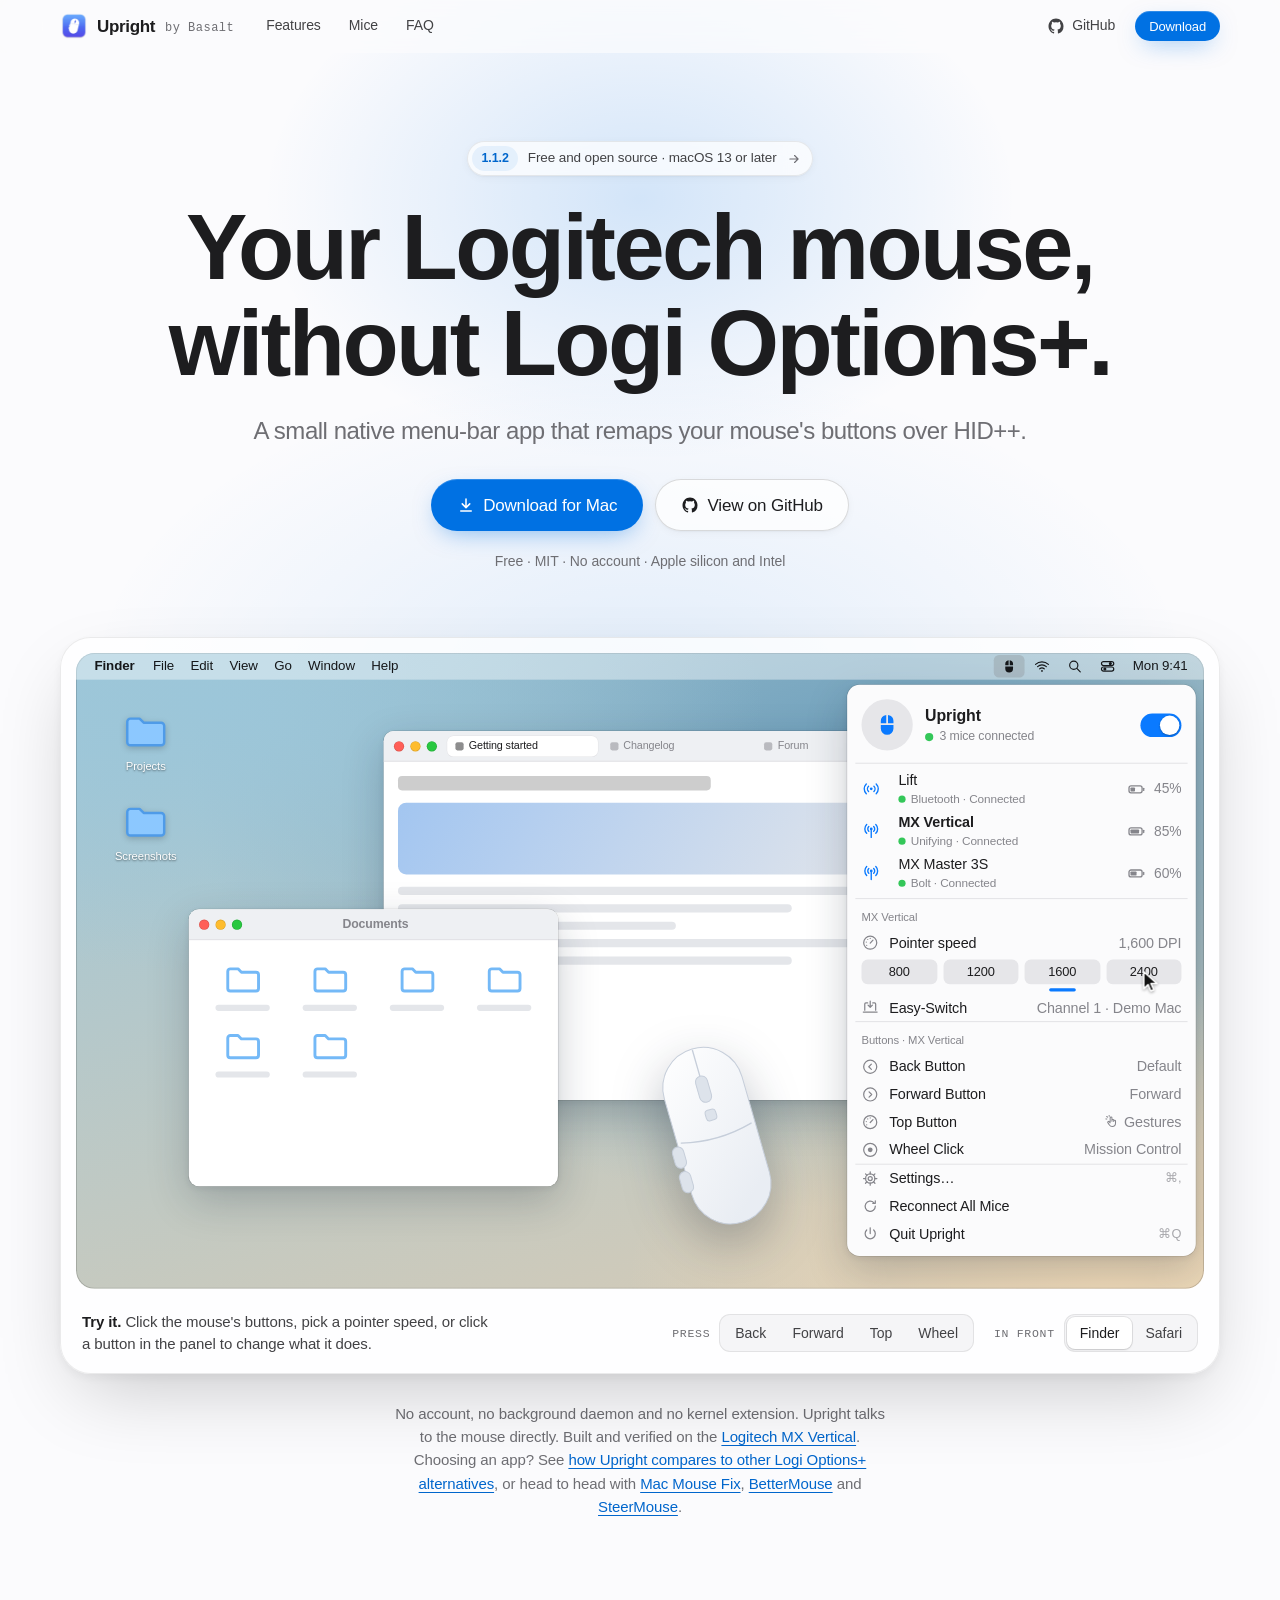
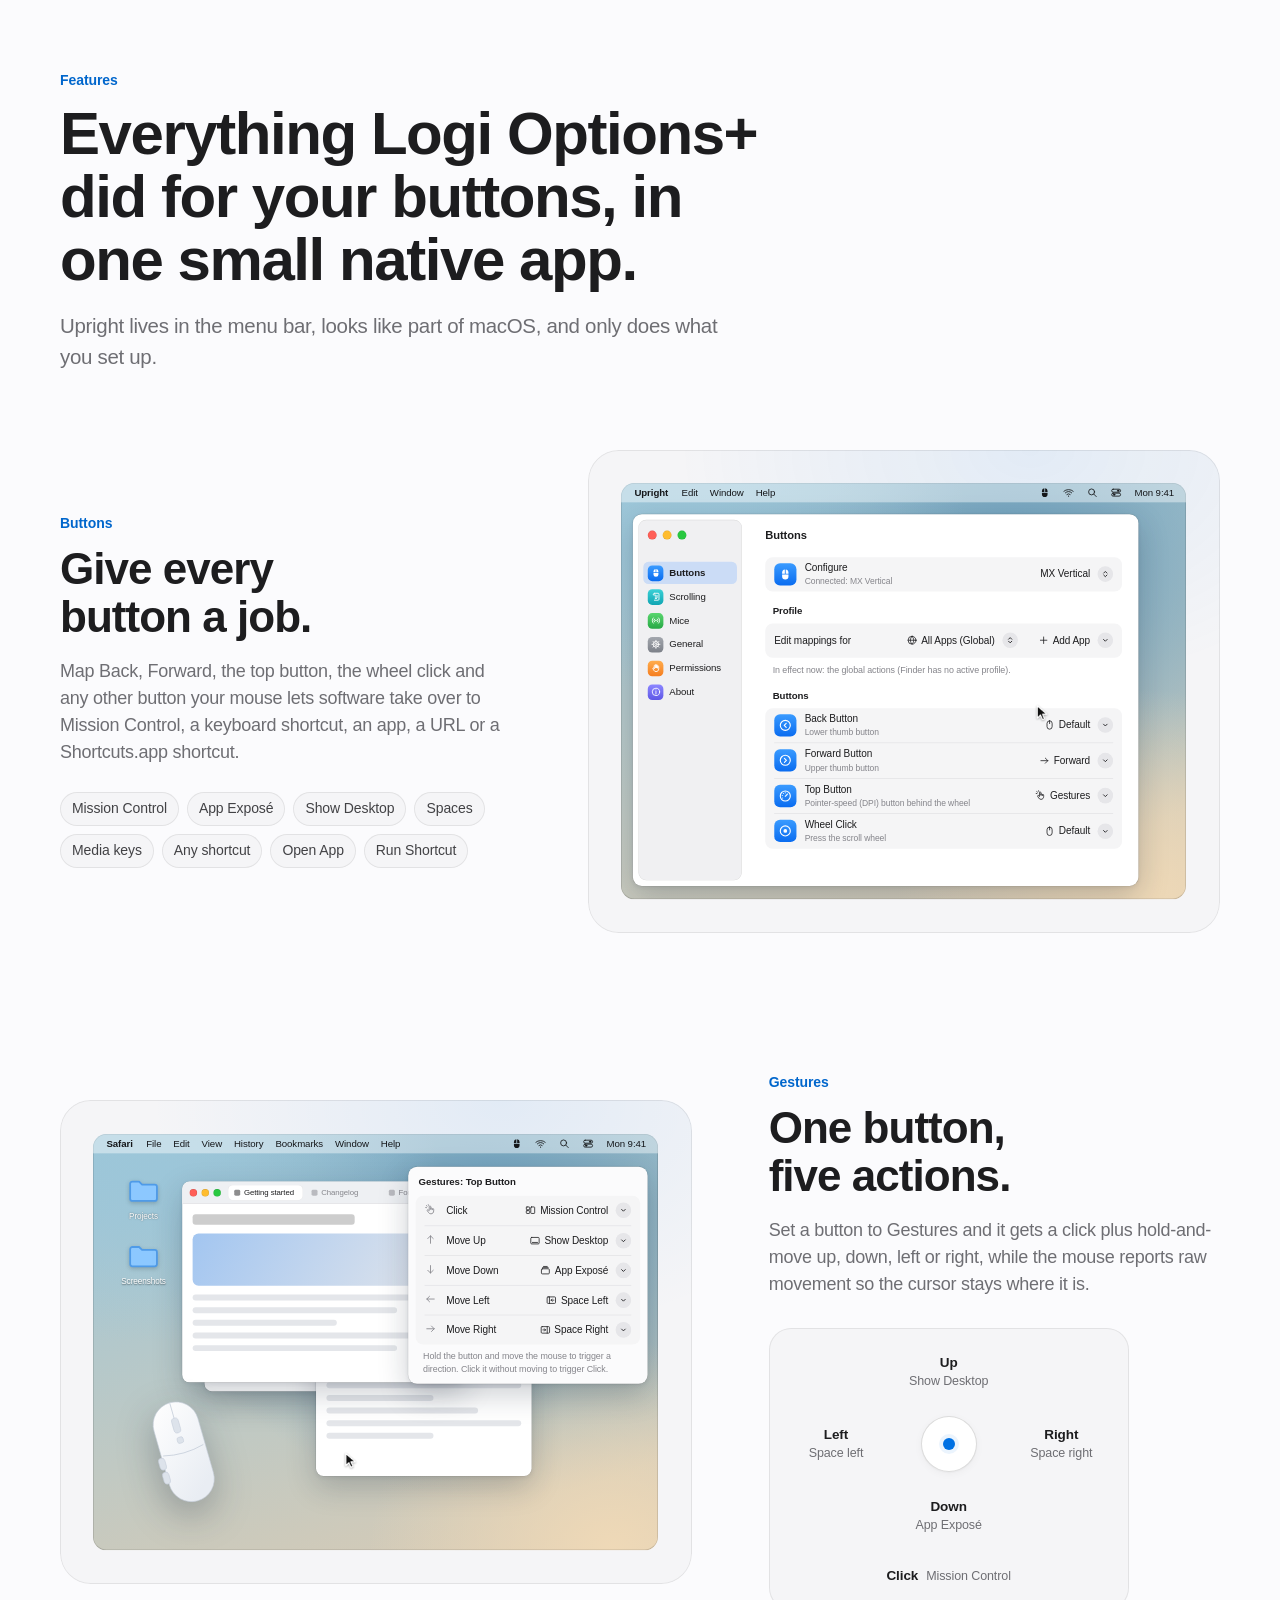
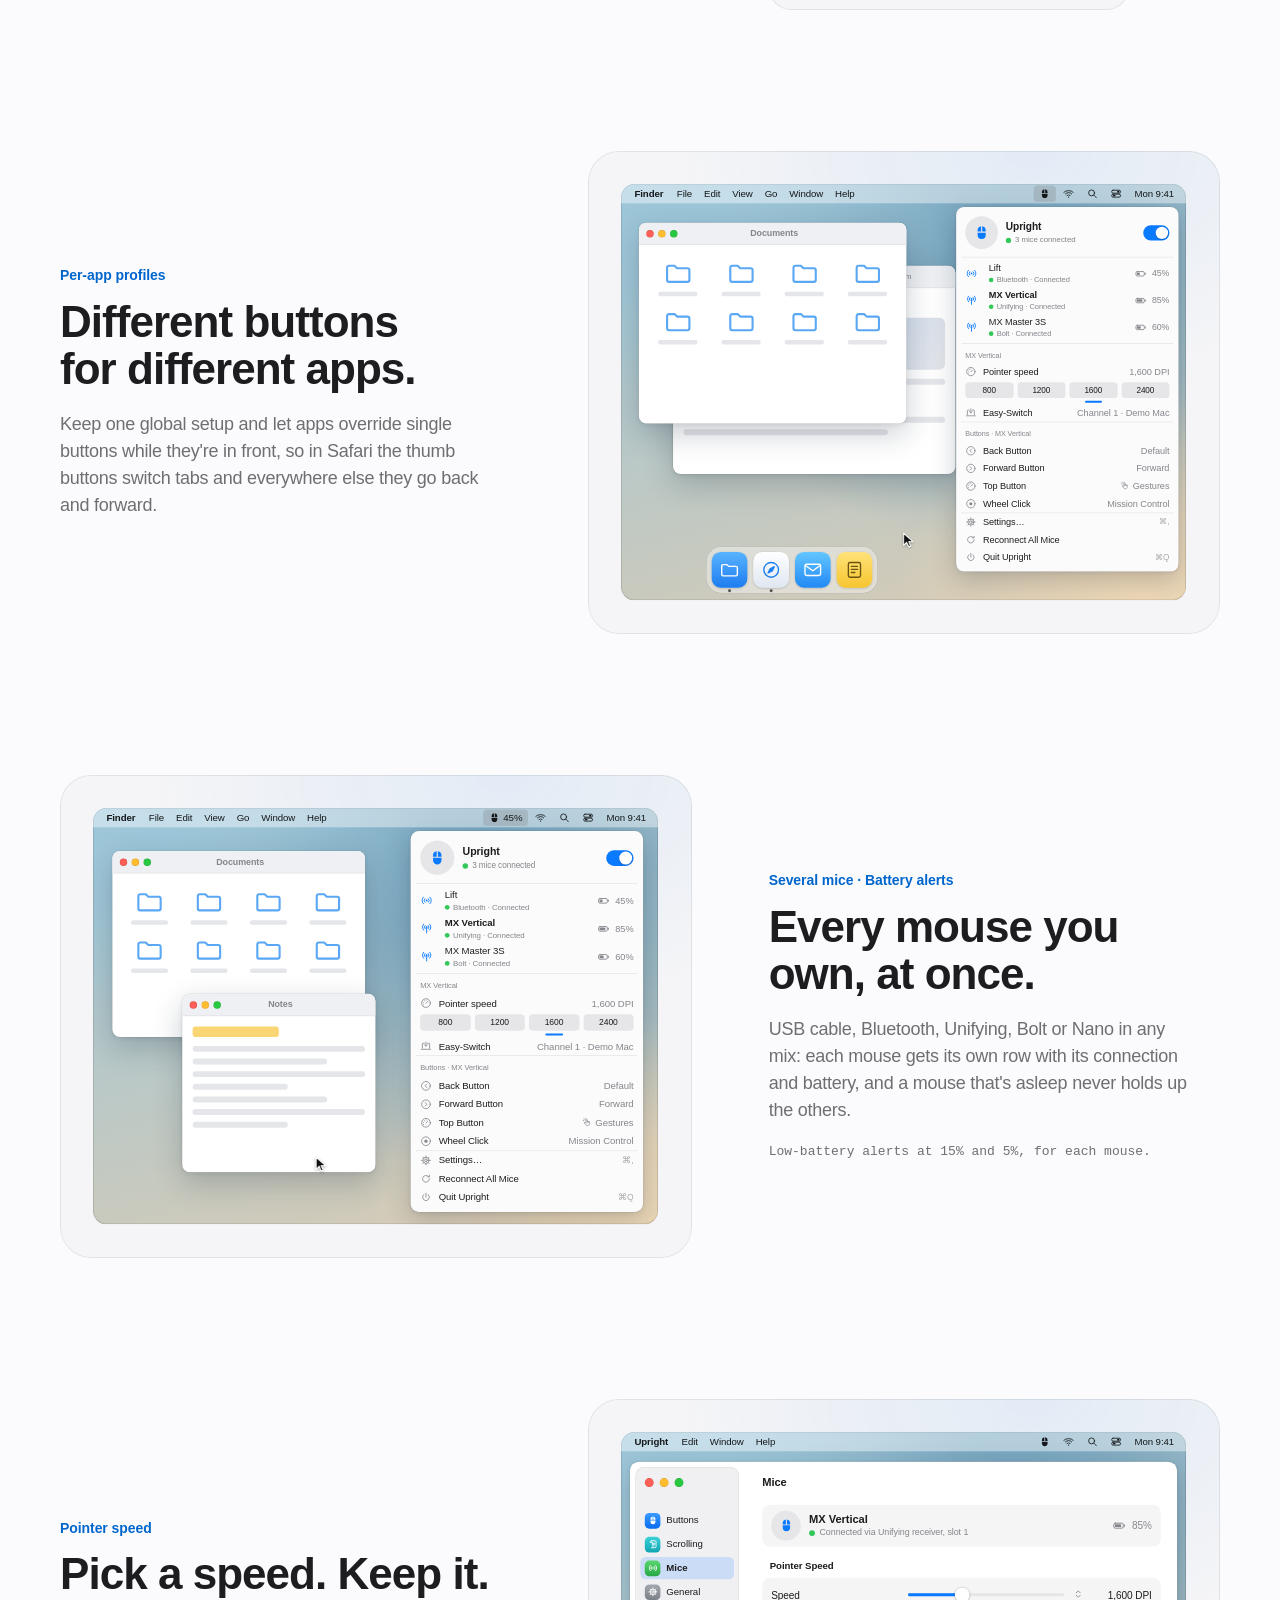
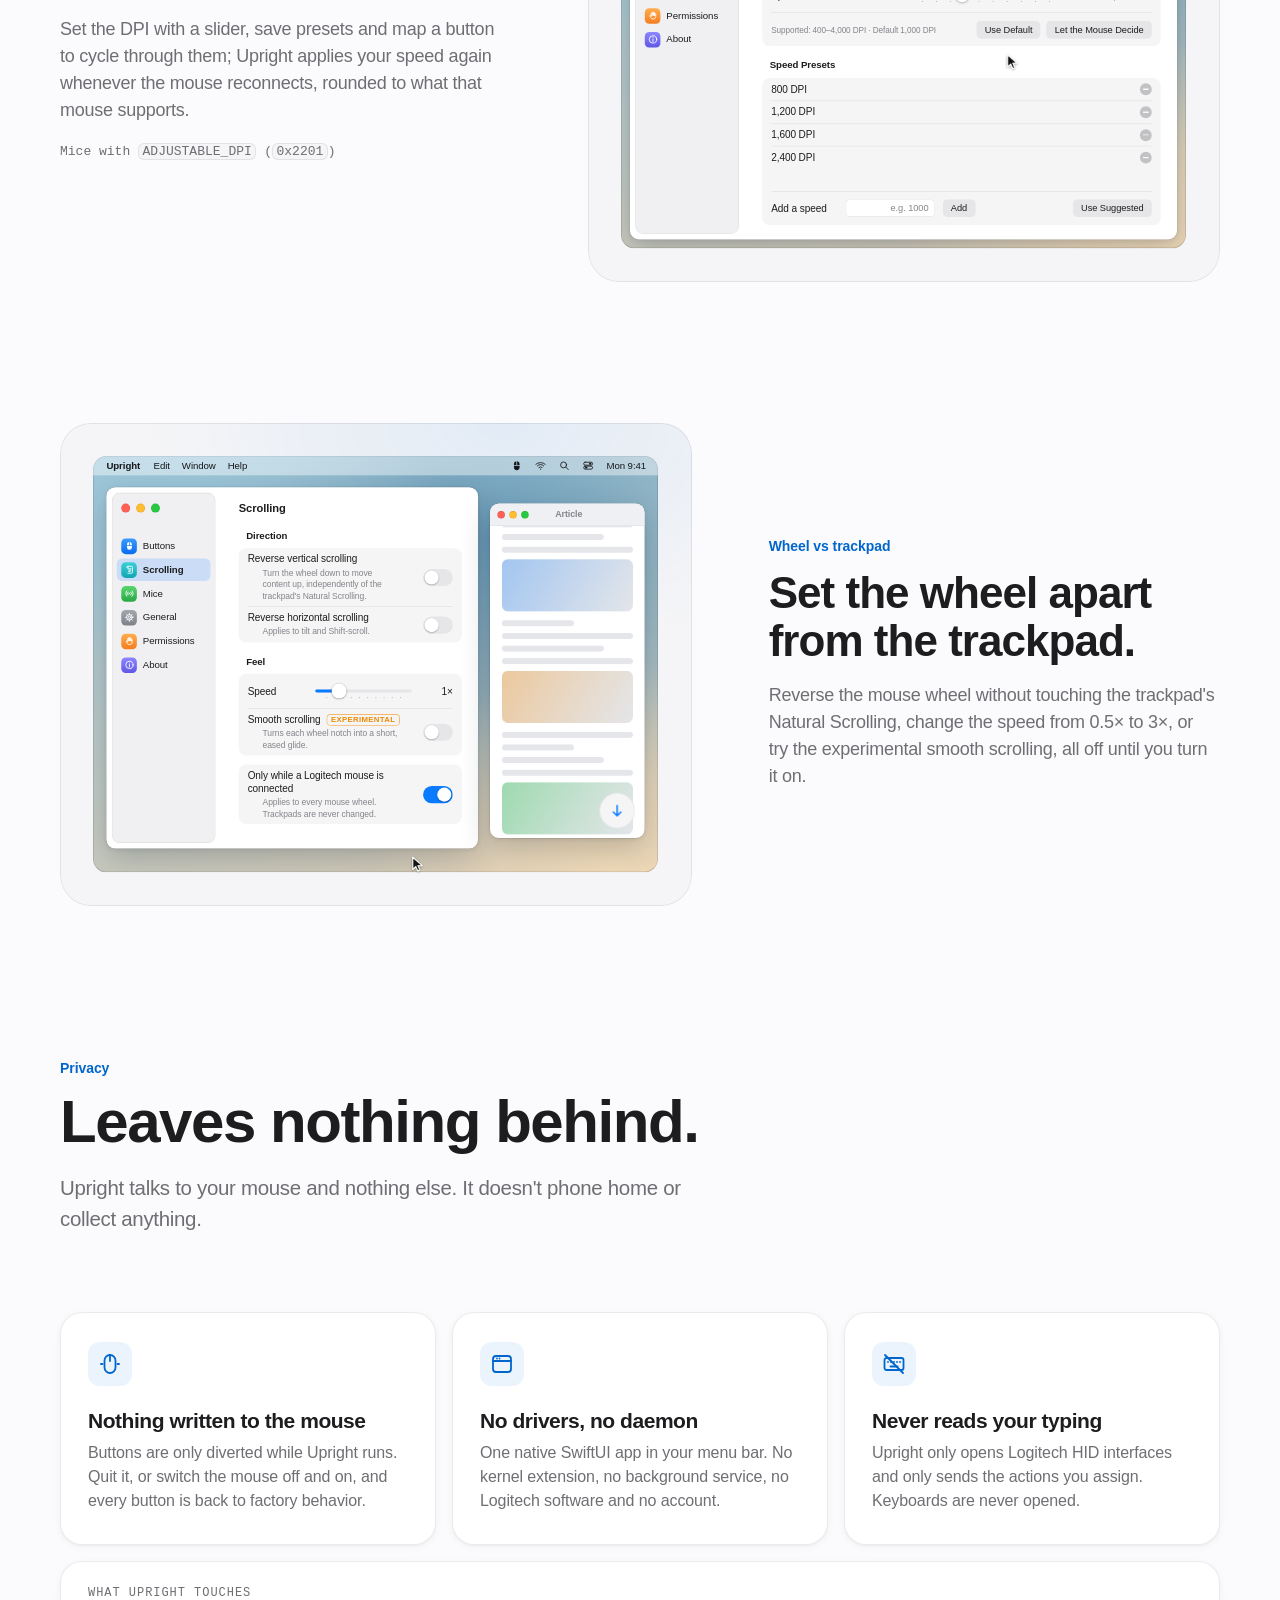
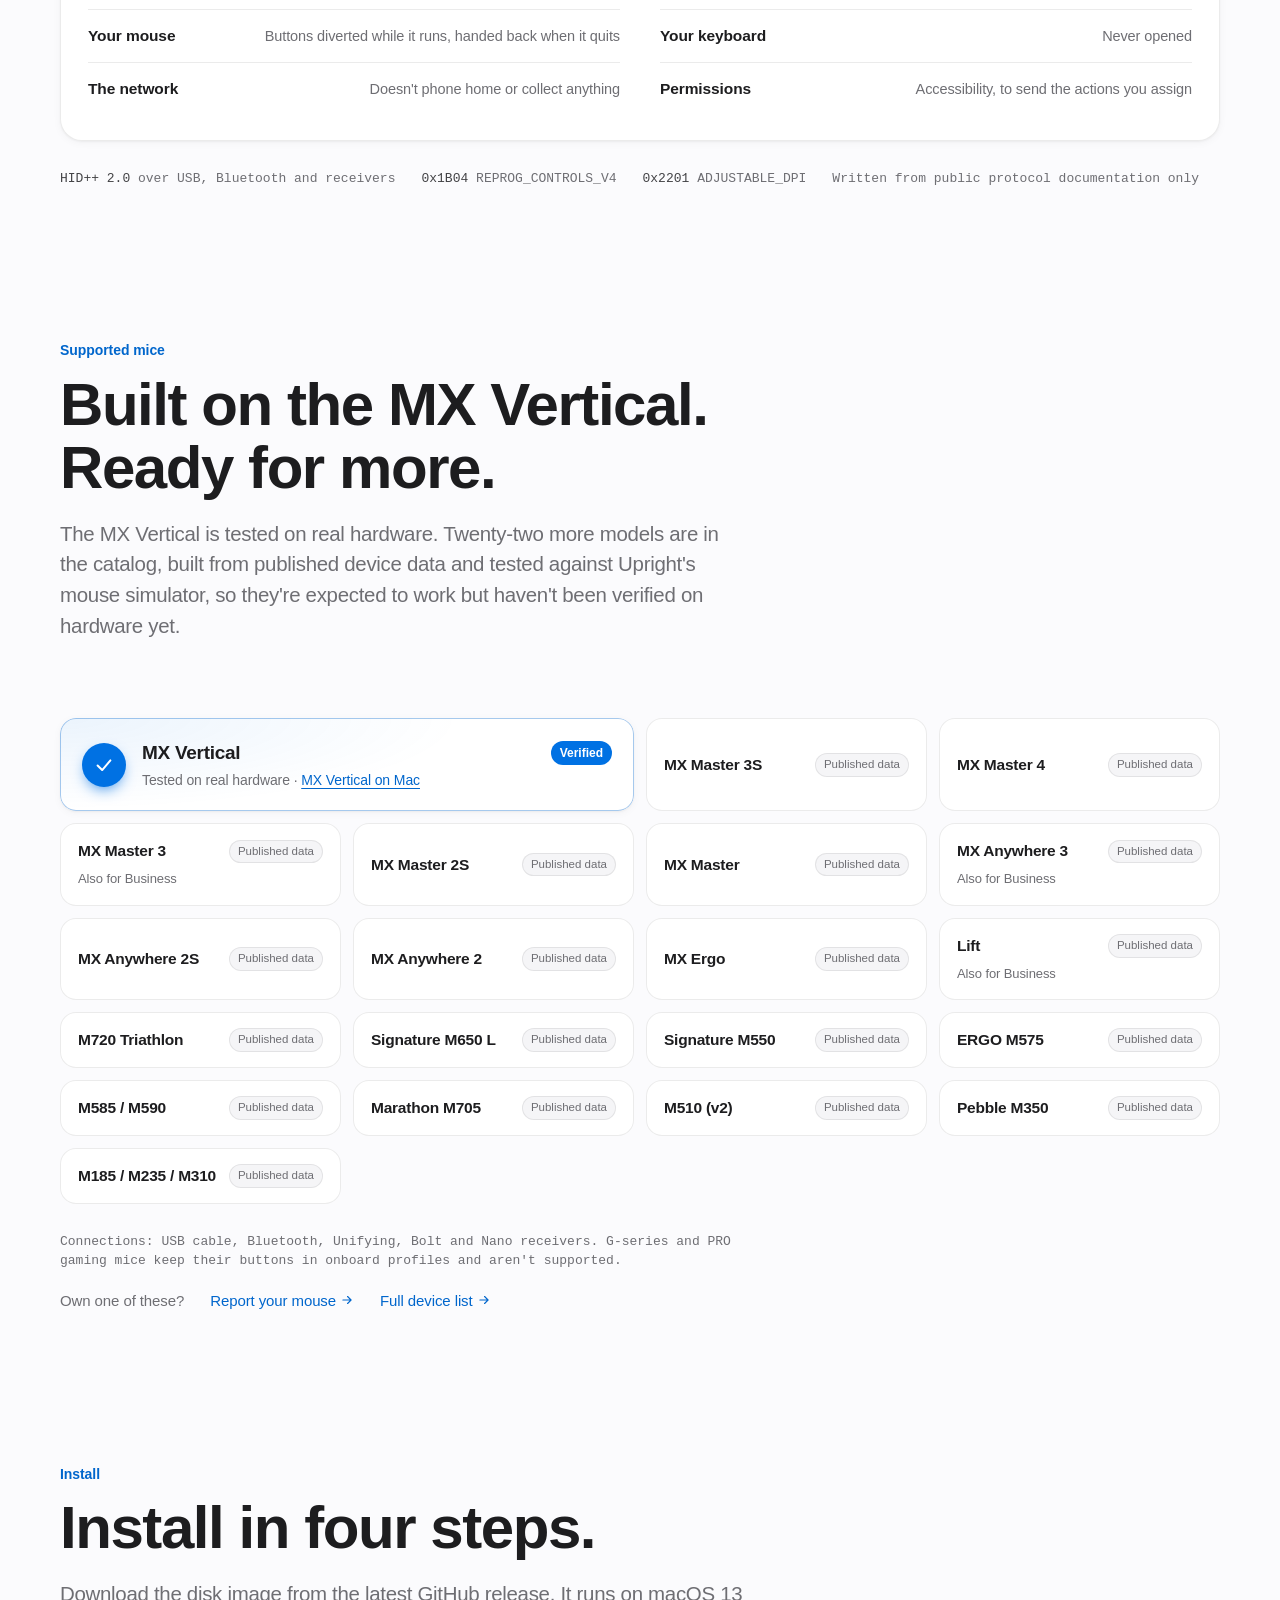
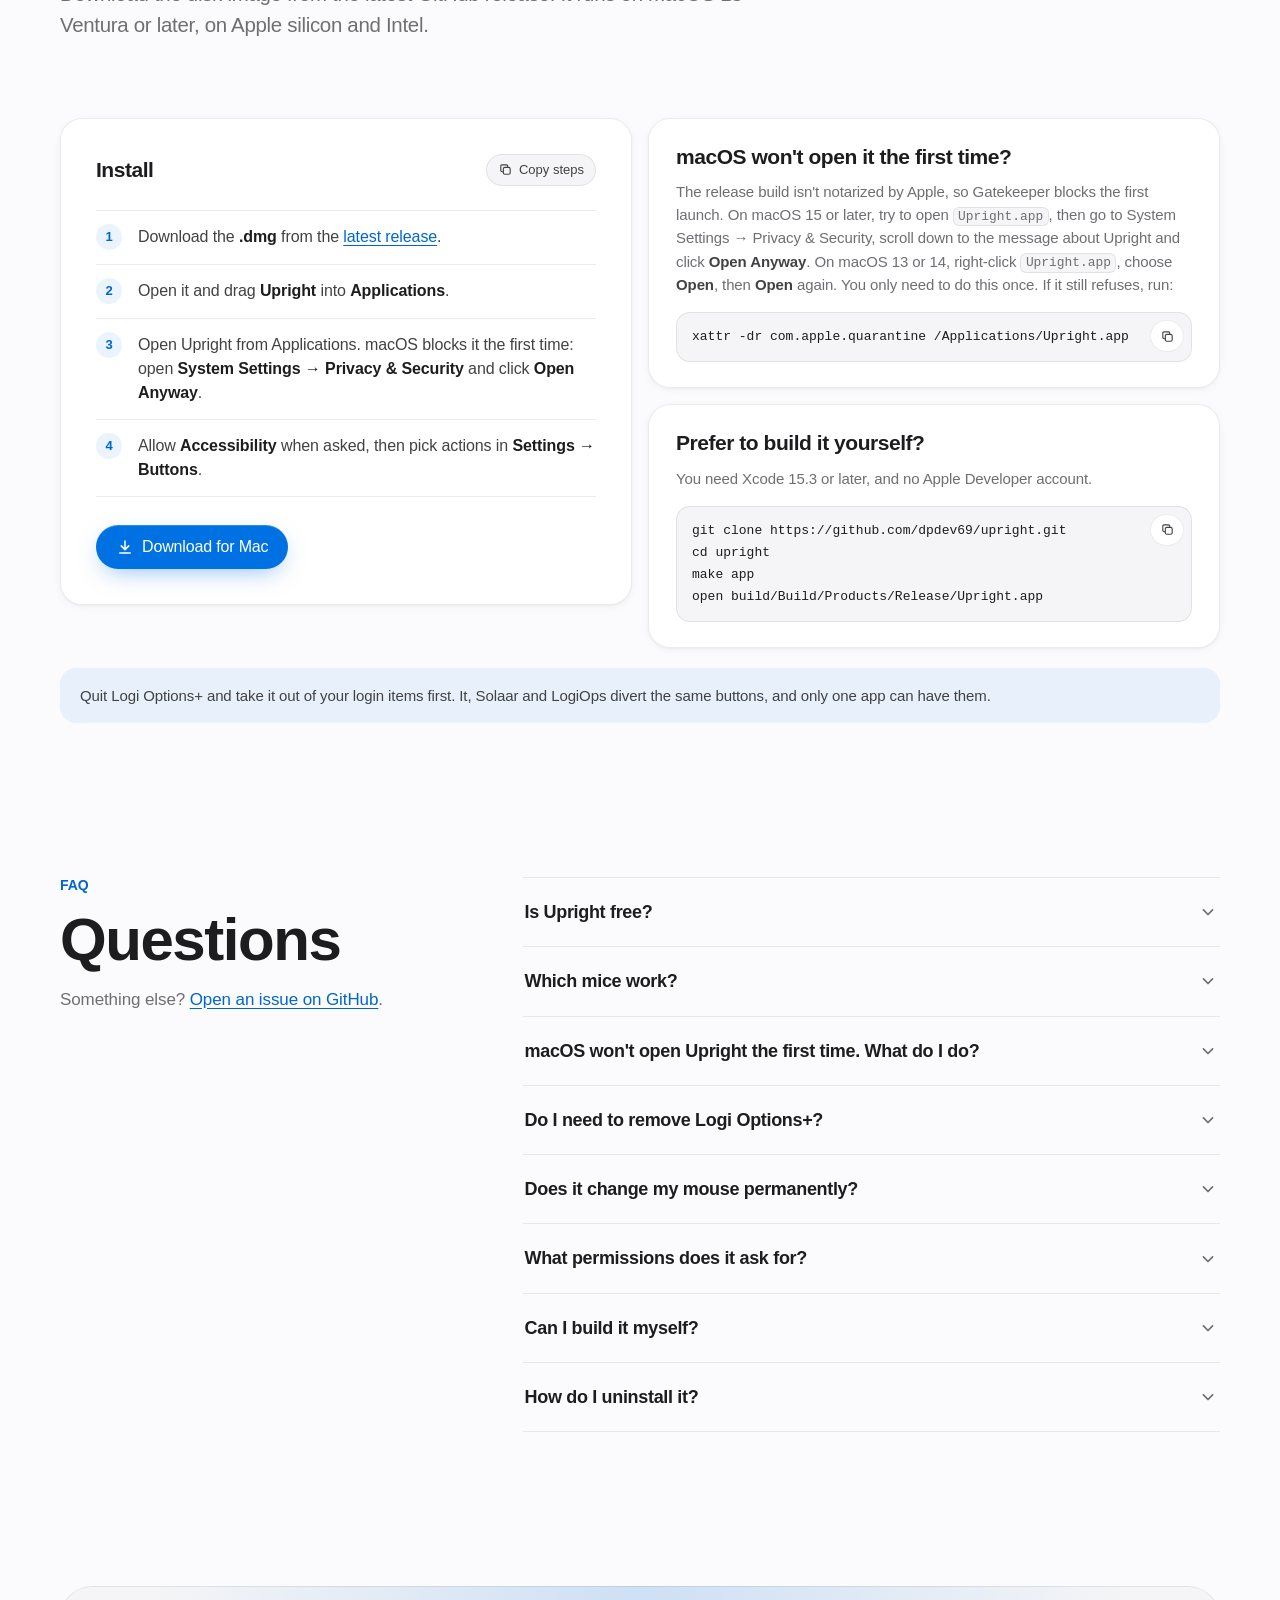
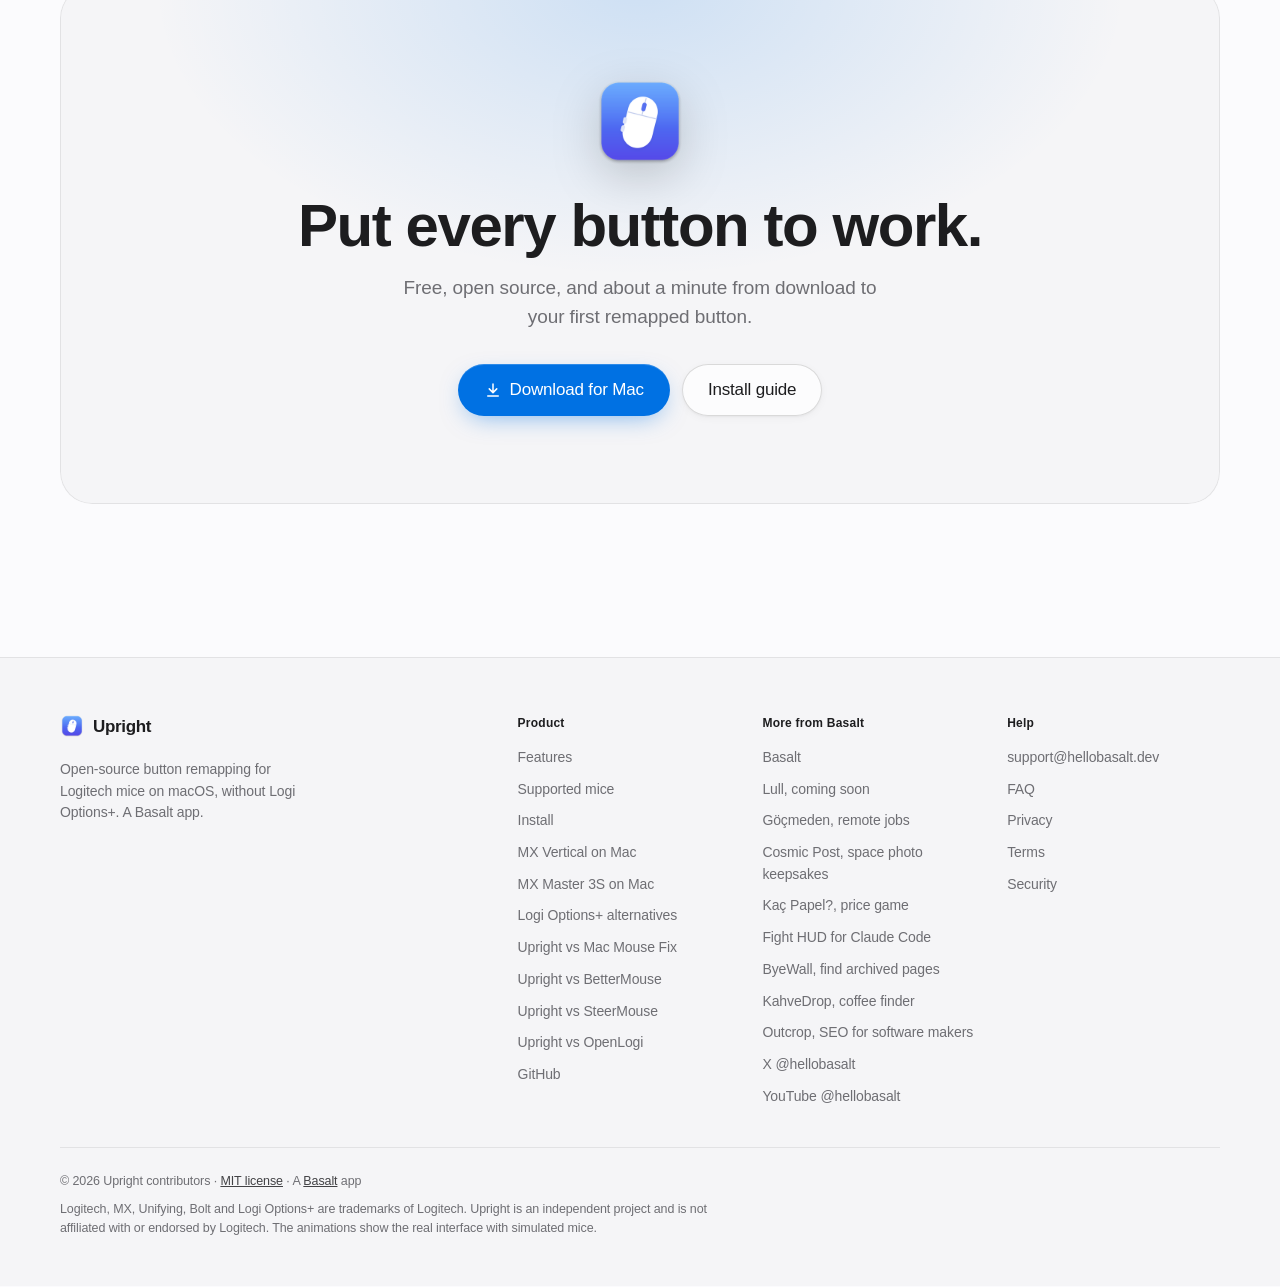
==== site/index.html @ 78dc589f "Site: footer links to comparison pages, sitemap, llms.txt, changelog Add the comparison, MX Vertical" ====
<!doctype html>
<html lang="en">
<head>
<meta charset="utf-8">
<meta name="viewport" content="width=device-width, initial-scale=1, viewport-fit=cover">
<title>Upright: a free Logi Options+ alternative for Mac</title>
<meta name="description" content="Remap your Logitech mouse's buttons on a Mac without Logi Options+. Upright is a free, open-source menu-bar app with gestures, per-app profiles and DPI.">
<meta name="color-scheme" content="light dark">
<meta name="theme-color" content="#fbfbfd" media="(prefers-color-scheme: light)">
<meta name="theme-color" content="#000000" media="(prefers-color-scheme: dark)">
<link rel="canonical" href="https://upright.hellobasalt.dev/">

<meta property="og:type" content="website">
<meta property="og:site_name" content="Upright">
<meta property="og:url" content="https://upright.hellobasalt.dev/">
<meta property="og:title" content="Upright: your Logitech mouse, without Logi Options+">
<meta property="og:description" content="A free, open-source macOS menu-bar app that remaps Logitech mouse buttons over HID++. No account, no daemon, nothing written to the mouse.">
<meta property="og:image" content="https://upright.hellobasalt.dev/assets/og-image.png">
<meta property="og:image:type" content="image/png">
<meta property="og:image:width" content="1200">
<meta property="og:image:height" content="630">
<meta property="og:image:alt" content="Upright: your Logitech mouse, without Logi Options+. The menu-bar panel lists three mice with their battery levels.">
<meta name="twitter:card" content="summary_large_image">
<meta name="twitter:title" content="Upright: your Logitech mouse, without Logi Options+">
<meta name="twitter:description" content="A free, open-source macOS menu-bar app that remaps Logitech mouse buttons over HID++. No account, no daemon, nothing written to the mouse.">
<meta name="twitter:image" content="https://upright.hellobasalt.dev/assets/og-image.png">
<meta name="twitter:image:alt" content="Upright: your Logitech mouse, without Logi Options+. The menu-bar panel lists three mice with their battery levels.">

<link rel="icon" type="image/png" href="assets/favicon.png">
<link rel="apple-touch-icon" href="assets/icon-256.png">
<link rel="stylesheet" href="assets/site.css?v=6">
<script>document.documentElement.classList.add('js');</script>
<script type="application/ld+json">{"@context": "https://schema.org", "@type": "SoftwareApplication", "name": "Upright", "description": "A free, open-source macOS menu-bar app that remaps the buttons on Logitech mice over HID++, without Logi Options+.", "applicationCategory": "UtilitiesApplication", "operatingSystem": "macOS 13 or later", "softwareVersion": "1.1.2", "url": "https://upright.hellobasalt.dev/", "downloadUrl": "https://github.com/dpdev69/upright/releases/latest", "installUrl": "https://github.com/dpdev69/upright/releases/latest", "image": "https://upright.hellobasalt.dev/assets/og-image.png", "screenshot": "https://upright.hellobasalt.dev/assets/og-image.png", "license": "https://opensource.org/licenses/MIT", "isAccessibleForFree": true, "offers": {"@type": "Offer", "price": "0", "priceCurrency": "USD"}, "author": {"@type": "Organization", "name": "Upright contributors", "url": "https://github.com/dpdev69/upright"}, "publisher": {"@type": "Organization", "@id": "https://hellobasalt.dev/#org", "name": "Basalt Studio", "alternateName": "Basalt", "url": "https://hellobasalt.dev/", "sameAs": ["https://x.com/hellobasalt", "https://www.youtube.com/@hellobasalt"]}, "sameAs": ["https://github.com/dpdev69/upright"]}</script>
<script type="application/ld+json">{"@context": "https://schema.org", "@type": "WebSite", "name": "Upright", "url": "https://upright.hellobasalt.dev/"}</script>
<script type="application/ld+json">{"@context": "https://schema.org", "@type": "FAQPage", "mainEntity": [{"@type": "Question", "name": "Is Upright free?", "acceptedAnswer": {"@type": "Answer", "text": "Yes. It's open source under the MIT license, with no account and no subscription."}}, {"@type": "Question", "name": "Which mice work?", "acceptedAnswer": {"@type": "Answer", "text": "The MX Vertical is verified on real hardware. Other Logitech mice that speak HID++ 2.0 and have programmable buttons are expected to work, including the MX Master, MX Anywhere, MX Ergo and Lift families, but they haven't been verified on hardware yet. Upright decides by what a mouse answers, not by its name, so mice outside the catalog can work too."}}, {"@type": "Question", "name": "macOS won't open Upright the first time. What do I do?", "acceptedAnswer": {"@type": "Answer", "text": "A build that isn't notarized is blocked by Gatekeeper on first launch. On macOS 15 or later, try to open Upright.app, then go to System Settings, Privacy & Security, scroll down to the message about Upright and click Open Anyway. On macOS 13 or 14, right-click Upright.app, choose Open, then Open again. You only need to do this once."}}, {"@type": "Question", "name": "Do I need to remove Logi Options+?", "acceptedAnswer": {"@type": "Answer", "text": "Quit it and take it out of your login items while you use Upright. Logi Options+, Solaar and LogiOps divert the same buttons, and only one app can have them."}}, {"@type": "Question", "name": "Does it change my mouse permanently?", "acceptedAnswer": {"@type": "Answer", "text": "No. Nothing is written to the mouse's memory. Quit Upright and your buttons go back to normal straight away."}}, {"@type": "Question", "name": "What permissions does it ask for?", "acceptedAnswer": {"@type": "Answer", "text": "Accessibility, to send the shortcuts, clicks and media keys your buttons are mapped to. Input Monitoring only if macOS hides a mouse over Bluetooth. Mission Control actions, opening apps and pointer speed work without either."}}, {"@type": "Question", "name": "Can I build it myself?", "acceptedAnswer": {"@type": "Answer", "text": "Yes. Open Upright.xcodeproj in Xcode 15.3 or later and press ⌘R. You don't need an Apple Developer account."}}, {"@type": "Question", "name": "How do I uninstall it?", "acceptedAnswer": {"@type": "Answer", "text": "Turn off Open at login in Settings → General if you turned it on, quit Upright and delete Upright.app. Nothing was written to the mouse, so there's nothing to undo there. The install guide also shows how to remove its settings."}}]}</script>
</head>
<body>
<a class="skip" href="#main">Skip to content</a>

<svg width="0" height="0" style="position:absolute" aria-hidden="true" focusable="false">
  <defs>
    <linearGradient id="mouse-grad" x1="0" y1="0" x2="0.4" y2="1">
      <stop offset="0" class="g0"></stop>
      <stop offset="1" class="g1"></stop>
    </linearGradient>
    <symbol id="i-download" viewBox="0 0 24 24"><path d="M12 4v11M7 10.5l5 5 5-5M5 20h14" fill="none" stroke="currentColor" stroke-width="2" stroke-linecap="round" stroke-linejoin="round"/></symbol>
    <symbol id="i-github" viewBox="0 0 24 24"><path fill="currentColor" d="M12 2C6.48 2 2 6.58 2 12.23c0 4.52 2.87 8.35 6.84 9.7.5.1.68-.22.68-.49l-.01-1.7c-2.78.62-3.37-1.37-3.37-1.37-.46-1.18-1.11-1.5-1.11-1.5-.91-.64.07-.62.07-.62 1 .07 1.53 1.06 1.53 1.06.9 1.57 2.35 1.12 2.92.85.09-.67.35-1.12.64-1.38-2.22-.26-4.56-1.14-4.56-5.07 0-1.12.39-2.04 1.03-2.76-.1-.26-.45-1.3.1-2.71 0 0 .84-.28 2.75 1.05a9.4 9.4 0 0 1 5 0c1.91-1.33 2.75-1.05 2.75-1.05.55 1.41.2 2.45.1 2.71.64.72 1.03 1.64 1.03 2.76 0 3.94-2.34 4.81-4.57 5.06.36.32.68.94.68 1.9l-.01 2.81c0 .27.18.6.69.49A10.14 10.14 0 0 0 22 12.23C22 6.58 17.52 2 12 2Z"/></symbol>
    <symbol id="i-copy" viewBox="0 0 24 24"><g fill="none" stroke="currentColor" stroke-width="1.8" stroke-linecap="round" stroke-linejoin="round"><rect x="8.5" y="8.5" width="11" height="11" rx="2.5"/><path d="M15.5 8.5V6.5A2 2 0 0 0 13.5 4.5h-7a2 2 0 0 0-2 2v7a2 2 0 0 0 2 2h2"/></g></symbol>
    <symbol id="i-check" viewBox="0 0 24 24"><path d="M5 12.5 10 17.5 19 7" fill="none" stroke="currentColor" stroke-width="2.2" stroke-linecap="round" stroke-linejoin="round"/></symbol>
    <symbol id="i-chevron" viewBox="0 0 24 24"><path d="m6.5 9.5 5.5 5.5 5.5-5.5" fill="none" stroke="currentColor" stroke-width="2" stroke-linecap="round" stroke-linejoin="round"/></symbol>
    <symbol id="i-arrow" viewBox="0 0 24 24"><path d="M5 12h14M13 6l6 6-6 6" fill="none" stroke="currentColor" stroke-width="2" stroke-linecap="round" stroke-linejoin="round"/></symbol>
  </defs>
</svg>

<header class="nav">
  <div class="wrap nav-inner">
    <div class="brand-lockup">
      <a class="brand" href="#top" aria-label="Upright home">
        <img src="assets/icon-256.png" alt="" width="28" height="28">
        <span>Upright</span>
      </a>
      <a class="by-basalt" href="https://hellobasalt.dev/">by Basalt</a>
    </div>
    <nav class="nav-links" aria-label="Sections">
      <a href="#features">Features</a>
      <a href="#mice">Mice</a>
      <a href="#faq">FAQ</a>
    </nav>
    <div class="nav-end">
      <a class="nav-gh" href="https://github.com/dpdev69/upright" aria-label="GitHub"><svg aria-hidden="true"><use href="#i-github"/></svg><span>GitHub</span></a>
      <a class="btn btn-primary btn-sm" href="https://github.com/dpdev69/upright/releases/latest">Download</a>
    </div>
  </div>
</header>

<main id="main">
  <section class="hero" id="top">
    <div class="wrap">
      <div class="hero-copy">
        <a class="pill" href="https://github.com/dpdev69/upright/blob/main/CHANGELOG.md">
          <span class="pill-tag">1.1.2</span>
          <span>Free and open source · macOS 13 or later</span>
          <svg aria-hidden="true"><use href="#i-arrow"/></svg>
        </a>
        <h1>Your Logitech mouse,<br class="br-wide"> without Logi Options+.</h1>
        <p class="lede">A small native menu‑bar app that remaps your mouse's buttons over HID++.</p>
        <div class="actions">
          <a class="btn btn-primary btn-lg" href="https://github.com/dpdev69/upright/releases/latest">
            <svg aria-hidden="true"><use href="#i-download"/></svg>
            Download for Mac
          </a>
          <a class="btn btn-secondary btn-lg" href="https://github.com/dpdev69/upright">
            <svg aria-hidden="true"><use href="#i-github"/></svg>
            View on GitHub
          </a>
        </div>
        <p class="trust-line">Free · MIT · No account · Apple silicon and Intel</p>
      </div>

      <div class="hero-demo">
        <div class="stage hero-stage" data-scene="hero" style="--ar: 1100 / 620" role="img" aria-label="Interactive demo of Upright on a Mac desktop: the menu-bar panel lists three mice, and pressing the mouse's buttons runs their actions, such as Mission Control or switching tabs in Safari."></div>
        <div class="demo-bar">
          <p class="demo-hint"><b>Try it.</b> Click the mouse's buttons, pick a pointer speed, or click a button in the panel to change what it does.</p>
          <div class="demo-controls">
            <div class="seg-wrap">
              <span class="seg-label" id="press-label">Press</span>
              <div class="seg" role="group" aria-labelledby="press-label">
                <button type="button" data-press="back">Back</button>
                <button type="button" data-press="fwd">Forward</button>
                <button type="button" data-press="top">Top</button>
                <button type="button" data-press="wheel">Wheel</button>
              </div>
            </div>
            <div class="seg-wrap">
              <span class="seg-label" id="app-label">In front</span>
              <div class="seg" role="radiogroup" aria-labelledby="app-label">
                <button type="button" role="radio" aria-checked="true" data-app="Finder">Finder</button>
                <button type="button" role="radio" aria-checked="false" data-app="Safari">Safari</button>
              </div>
            </div>
          </div>
        </div>
      </div>
      <p class="hero-note">No account, no background daemon and no kernel extension. Upright talks to the mouse directly. Built and verified on the <a href="mx-vertical">Logitech MX Vertical</a>. Choosing an app? See <a href="logi-options-alternatives">how Upright compares to other Logi Options+ alternatives</a>, or head to head with <a href="upright-vs-mac-mouse-fix">Mac Mouse Fix</a>, <a href="upright-vs-bettermouse">BetterMouse</a> and <a href="upright-vs-steermouse">SteerMouse</a>.</p>
    </div>
  </section>

  <section class="section features" id="features" aria-labelledby="features-title">
    <div class="wrap">
      <header class="section-head reveal">
        <p class="eyebrow">Features</p>
        <h2 id="features-title">Everything Logi Options+ did for your buttons, in one small native app.</h2>
        <p>Upright lives in the menu bar, looks like part of macOS, and only does what you set up.</p>
      </header>

      <article class="feature reveal">
        <div class="feature-copy">
          <p class="eyebrow">Buttons</p>
          <h3>Give every button a job.</h3>
          <p>Map Back, Forward, the top button, the wheel click and any other button your mouse lets software take over to Mission Control, a keyboard shortcut, an app, a URL or a Shortcuts.app shortcut.</p>
          <ul class="chips" aria-label="Some of the actions">
            <li>Mission Control</li>
            <li>App Exposé</li>
            <li>Show Desktop</li>
            <li>Spaces</li>
            <li>Media keys</li>
            <li>Any shortcut</li>
            <li>Open App</li>
            <li>Run Shortcut</li>
          </ul>
        </div>
        <div class="frame">
          <div class="stage" data-scene="remap" style="--ar: 760 / 560" role="img" aria-label="Animation: in Settings, Buttons, the Wheel Click is set to Mission Control from the Windows and Spaces menu, then pressing the wheel opens Mission Control."></div>
        </div>
      </article>

      <article class="feature flip reveal">
        <div class="feature-copy">
          <p class="eyebrow">Gestures</p>
          <h3>One button, five actions.</h3>
          <p>Set a button to Gestures and it gets a click plus hold-and-move up, down, left or right, while the mouse reports raw movement so the cursor stays where it is.</p>
          <ul class="gpad" aria-label="Example gesture setup">
            <li class="gp-up"><b>Up</b><span>Show Desktop</span></li>
            <li class="gp-left"><b>Left</b><span>Space left</span></li>
            <li class="gp-pad" aria-hidden="true"><span class="gp-btn"><i class="gp-dot"></i></span></li>
            <li class="gp-right"><b>Right</b><span>Space right</span></li>
            <li class="gp-down"><b>Down</b><span>App Exposé</span></li>
            <li class="gp-click"><b>Click</b><span>Mission Control</span></li>
          </ul>
        </div>
        <div class="frame">
          <div class="stage" data-scene="gestures" style="--ar: 760 / 560" role="img" aria-label="Animation: holding the top button and moving the mouse up shows the desktop, down shows App Exposé, and left or right switches Spaces."></div>
        </div>
      </article>

      <article class="feature reveal">
        <div class="feature-copy">
          <p class="eyebrow">Per-app profiles</p>
          <h3>Different buttons for different apps.</h3>
          <p>Keep one global setup and let apps override single buttons while they're in front, so in Safari the thumb buttons switch tabs and everywhere else they go back and forward.</p>
        </div>
        <div class="frame">
          <div class="stage" data-scene="profiles" style="--ar: 760 / 560" role="img" aria-label="Animation: switching from Finder to Safari changes the thumb buttons from Back and Forward to Previous Tab and Next Tab in the Upright panel."></div>
        </div>
      </article>

      <article class="feature flip reveal">
        <div class="feature-copy">
          <p class="eyebrow">Several mice · Battery alerts</p>
          <h3>Every mouse you own, at once.</h3>
          <p>USB cable, Bluetooth, Unifying, Bolt or Nano in any mix: each mouse gets its own row with its connection and battery, and a mouse that's asleep never holds up the others.</p>
          <p class="fineprint">Low-battery alerts at 15% and 5%, for each mouse.</p>
        </div>
        <div class="frame">
          <div class="stage" data-scene="mice" style="--ar: 760 / 560" role="img" aria-label="Animation: a Lift over Bluetooth and an MX Master 3S over Bolt join an MX Vertical in the Upright panel, then a low-battery notification for the Lift appears."></div>
        </div>
      </article>

      <article class="feature reveal">
        <div class="feature-copy">
          <p class="eyebrow">Pointer speed</p>
          <h3>Pick a speed. Keep it.</h3>
          <p>Set the DPI with a slider, save presets and map a button to cycle through them; Upright applies your speed again whenever the mouse reconnects, rounded to what that mouse supports.</p>
          <p class="fineprint">Mice with <code>ADJUSTABLE_DPI</code> (<code>0x2201</code>)</p>
        </div>
        <div class="frame">
          <div class="stage" data-scene="speed" style="--ar: 760 / 560" role="img" aria-label="Animation: the pointer speed slider moves from 1,600 to 2,400 DPI, a 3,200 DPI preset is added, and the top button cycles through the presets."></div>
        </div>
      </article>

      <article class="feature flip reveal">
        <div class="feature-copy">
          <p class="eyebrow">Wheel vs trackpad</p>
          <h3>Set the wheel apart from the trackpad.</h3>
          <p>Reverse the mouse wheel without touching the trackpad's Natural Scrolling, change the speed from 0.5× to 3×, or try the experimental smooth scrolling, all off until you turn it on.</p>
        </div>
        <div class="frame">
          <div class="stage" data-scene="scrolling" style="--ar: 760 / 560" role="img" aria-label="Animation: turning on smooth scrolling changes stepped wheel scrolling into a glide, then the speed goes up and the direction is reversed."></div>
        </div>
      </article>
    </div>
  </section>

  <section class="section privacy" id="privacy" aria-labelledby="privacy-title">
    <div class="wrap">
      <header class="section-head reveal">
        <p class="eyebrow">Privacy</p>
        <h2 id="privacy-title">Leaves nothing behind.</h2>
        <p>Upright talks to your mouse and nothing else. It doesn't phone home or collect anything.</p>
      </header>
      <div class="privacy-grid">
        <div class="card privacy-card reveal">
          <div class="icon-tile"><svg viewBox="0 0 24 24" fill="none" stroke="currentColor" stroke-width="1.8" stroke-linecap="round" stroke-linejoin="round" aria-hidden="true"><rect x="6.5" y="3" width="11" height="18" rx="5.5"/><path d="M12 3v6"/><path d="M3 12h1.5M19.5 12H21"/></svg></div>
          <h3>Nothing written to the mouse</h3>
          <p>Buttons are only diverted while Upright runs. Quit it, or switch the mouse off and on, and every button is back to factory behavior.</p>
        </div>
        <div class="card privacy-card reveal">
          <div class="icon-tile"><svg viewBox="0 0 24 24" fill="none" stroke="currentColor" stroke-width="1.8" stroke-linecap="round" stroke-linejoin="round" aria-hidden="true"><rect x="3" y="4" width="18" height="16" rx="3"/><path d="M3 9h18"/><path d="M7 6.5h0M9.5 6.5h0"/></svg></div>
          <h3>No drivers, no daemon</h3>
          <p>One native SwiftUI app in your menu bar. No kernel extension, no background service, no Logitech software and no account.</p>
        </div>
        <div class="card privacy-card reveal">
          <div class="icon-tile"><svg viewBox="0 0 24 24" fill="none" stroke="currentColor" stroke-width="1.8" stroke-linecap="round" stroke-linejoin="round" aria-hidden="true"><rect x="2.5" y="6" width="19" height="12" rx="2"/><path d="M6 10h0M9 10h0M12 10h0M15 10h0M18 10h0M8.5 14.5h7"/><path d="M3 3l18 18"/></svg></div>
          <h3>Never reads your typing</h3>
          <p>Upright only opens Logitech HID interfaces and only sends the actions you assign. Keyboards are never opened.</p>
        </div>
      </div>
      <div class="card ledger reveal" role="group" aria-labelledby="ledger-title">
        <p class="ledger-title" id="ledger-title">What Upright touches</p>
        <dl>
          <div><dt>Your mouse</dt><dd>Buttons diverted while it runs, handed back when it quits</dd></div>
          <div><dt>Your keyboard</dt><dd>Never opened</dd></div>
          <div><dt>The network</dt><dd>Doesn't phone home or collect anything</dd></div>
          <div><dt>Permissions</dt><dd>Accessibility, to send the actions you assign</dd></div>
        </dl>
      </div>
      <div class="protocol reveal" aria-label="Protocol details">
        <span><b>HID++ 2.0</b> over USB, Bluetooth and receivers</span>
        <span><b>0x1B04</b> REPROG_CONTROLS_V4</span>
        <span><b>0x2201</b> ADJUSTABLE_DPI</span>
        <span>Written from public protocol documentation only</span>
      </div>
    </div>
  </section>

  <section class="section mice" id="mice" aria-labelledby="mice-title">
    <div class="wrap">
      <header class="section-head reveal">
        <p class="eyebrow">Supported mice</p>
        <h2 id="mice-title">Built on the MX Vertical. Ready for more.</h2>
        <p>The MX Vertical is tested on real hardware. Twenty-two more models are in the catalog, built from published device data and tested against Upright's mouse simulator, so they're expected to work but haven't been verified on hardware yet.</p>
      </header>
      <ul class="mice-grid reveal">
        <li class="verified">
          <span class="seal"><svg aria-hidden="true"><use href="#i-check"/></svg></span>
          <span class="m-name">MX Vertical</span>
          <span class="badge badge-verified">Verified</span>
          <span class="m-note">Tested on real hardware · <a href="mx-vertical">MX Vertical on Mac</a></span>
        </li>
        <li><span class="m-name">MX Master 3S</span><span class="badge">Published data</span></li>
        <li><span class="m-name">MX Master 4</span><span class="badge">Published data</span></li>
        <li><span class="m-name">MX Master 3</span><span class="badge">Published data</span><span class="m-note">Also for Business</span></li>
        <li><span class="m-name">MX Master 2S</span><span class="badge">Published data</span></li>
        <li><span class="m-name">MX Master</span><span class="badge">Published data</span></li>
        <li><span class="m-name">MX Anywhere 3</span><span class="badge">Published data</span><span class="m-note">Also for Business</span></li>
        <li><span class="m-name">MX Anywhere 2S</span><span class="badge">Published data</span></li>
        <li><span class="m-name">MX Anywhere 2</span><span class="badge">Published data</span></li>
        <li><span class="m-name">MX Ergo</span><span class="badge">Published data</span></li>
        <li><span class="m-name">Lift</span><span class="badge">Published data</span><span class="m-note">Also for Business</span></li>
        <li><span class="m-name">M720 Triathlon</span><span class="badge">Published data</span></li>
        <li><span class="m-name">Signature M650 L</span><span class="badge">Published data</span></li>
        <li><span class="m-name">Signature M550</span><span class="badge">Published data</span></li>
        <li><span class="m-name">ERGO M575</span><span class="badge">Published data</span></li>
        <li><span class="m-name">M585 / M590</span><span class="badge">Published data</span></li>
        <li><span class="m-name">Marathon M705</span><span class="badge">Published data</span></li>
        <li><span class="m-name">M510 (v2)</span><span class="badge">Published data</span></li>
        <li><span class="m-name">Pebble M350</span><span class="badge">Published data</span></li>
        <li><span class="m-name">M185 / M235 / M310</span><span class="badge">Published data</span></li>
      </ul>
      <div class="mice-foot reveal">
        <p class="fineprint">Connections: USB cable, Bluetooth, Unifying, Bolt and Nano receivers. G-series and PRO gaming mice keep their buttons in onboard profiles and aren't supported.</p>
        <div class="links-row">
          <span>Own one of these?</span>
          <a href="https://github.com/dpdev69/upright/issues/new?template=new_mouse.md">Report your mouse <svg aria-hidden="true"><use href="#i-arrow"/></svg></a>
          <a href="https://github.com/dpdev69/upright/blob/main/docs/DEVICES.md">Full device list <svg aria-hidden="true"><use href="#i-arrow"/></svg></a>
        </div>
      </div>
    </div>
  </section>

  <section class="section install" id="download" aria-labelledby="install-title">
    <div class="wrap">
      <header class="section-head reveal">
        <p class="eyebrow">Install</p>
        <h2 id="install-title">Install in four steps.</h2>
        <p>Download the disk image from the latest GitHub release. It runs on macOS 13 Ventura or later, on Apple silicon and Intel.</p>
      </header>
      <div class="install-grid">
        <div class="card install-card reveal">
          <div class="card-head">
            <h3>Install</h3>
            <button type="button" class="copy" data-copy="#install-steps" aria-label="Copy install steps">
              <svg class="ic-copy" aria-hidden="true"><use href="#i-copy"/></svg><svg class="ic-done" aria-hidden="true"><use href="#i-check"/></svg><span>Copy steps</span>
            </button>
          </div>
          <ol class="steps" id="install-steps">
            <li><span>Download the <b>.dmg</b> from the <a href="https://github.com/dpdev69/upright/releases/latest">latest release</a>.</span></li>
            <li><span>Open it and drag <b>Upright</b> into <b>Applications</b>.</span></li>
            <li><span>Open Upright from Applications. macOS blocks it the first time: open <b>System Settings → Privacy &amp; Security</b> and click <b>Open Anyway</b>.</span></li>
            <li><span>Allow <b>Accessibility</b> when asked, then pick actions in <b>Settings → Buttons</b>.</span></li>
          </ol>
          <a class="btn btn-primary" href="https://github.com/dpdev69/upright/releases/latest">
            <svg aria-hidden="true"><use href="#i-download"/></svg>
            Download for Mac
          </a>
        </div>

        <div class="install-side">
          <div class="card note-card reveal">
            <h3>macOS won't open it the first time?</h3>
            <p>The release build isn't notarized by Apple, so Gatekeeper blocks the first launch. On macOS 15 or later, try to open <code>Upright.app</code>, then go to System Settings → Privacy &amp; Security, scroll down to the message about Upright and click <b>Open Anyway</b>. On macOS 13 or 14, right-click <code>Upright.app</code>, choose <b>Open</b>, then <b>Open</b> again. You only need to do this once. If it still refuses, run:</p>
            <div class="code">
              <pre id="cmd-xattr"><code>xattr -dr com.apple.quarantine /Applications/Upright.app</code></pre>
              <button type="button" class="copy copy-icon" data-copy="#cmd-xattr" aria-label="Copy command">
                <svg class="ic-copy" aria-hidden="true"><use href="#i-copy"/></svg><svg class="ic-done" aria-hidden="true"><use href="#i-check"/></svg>
              </button>
            </div>
          </div>
          <div class="card note-card reveal">
            <h3>Prefer to build it yourself?</h3>
            <p>You need Xcode 15.3 or later, and no Apple Developer account.</p>
            <div class="code">
              <pre id="cmd-build"><code>git clone https://github.com/dpdev69/upright.git
cd upright
make app
open build/Build/Products/Release/Upright.app</code></pre>
              <button type="button" class="copy copy-icon" data-copy="#cmd-build" aria-label="Copy build commands">
                <svg class="ic-copy" aria-hidden="true"><use href="#i-copy"/></svg><svg class="ic-done" aria-hidden="true"><use href="#i-check"/></svg>
              </button>
            </div>
          </div>
        </div>
      </div>
      <p class="callout reveal">Quit Logi Options+ and take it out of your login items first. It, Solaar and LogiOps divert the same buttons, and only one app can have them.</p>
    </div>
  </section>

  <section class="section faq" id="faq" aria-labelledby="faq-title">
    <div class="wrap faq-wrap">
      <header class="faq-head reveal">
        <p class="eyebrow">FAQ</p>
        <h2 id="faq-title">Questions</h2>
        <p>Something else? <a href="https://github.com/dpdev69/upright/issues">Open an issue on GitHub</a>.</p>
      </header>
      <div class="faq-list reveal">
        <details>
          <summary>Is Upright free?<svg aria-hidden="true"><use href="#i-chevron"/></svg></summary>
          <div class="faq-a"><p>Yes. It's open source under the MIT license, with no account and no subscription.</p></div>
        </details>
        <details>
          <summary>Which mice work?<svg aria-hidden="true"><use href="#i-chevron"/></svg></summary>
          <div class="faq-a"><p>The MX Vertical is verified on real hardware. Other Logitech mice that speak HID++ 2.0 and have programmable buttons are expected to work, including the MX Master, MX Anywhere, MX Ergo and Lift families, but they haven't been verified on hardware yet. Upright decides by what a mouse answers, not by its name, so mice outside the catalog can work too.</p></div>
        </details>
        <details>
          <summary>macOS won't open Upright the first time. What do I do?<svg aria-hidden="true"><use href="#i-chevron"/></svg></summary>
          <div class="faq-a"><p>A build that isn't notarized is blocked by Gatekeeper on first launch. On macOS 15 or later, try to open <code>Upright.app</code>, then go to System Settings → Privacy &amp; Security, scroll down to the message about Upright and click Open Anyway. On macOS 13 or 14, right-click <code>Upright.app</code>, choose Open, then Open again. You only need to do this once.</p></div>
        </details>
        <details>
          <summary>Do I need to remove Logi Options+?<svg aria-hidden="true"><use href="#i-chevron"/></svg></summary>
          <div class="faq-a"><p>Quit it and take it out of your login items while you use Upright. Logi Options+, Solaar and LogiOps divert the same buttons, and only one app can have them.</p></div>
        </details>
        <details>
          <summary>Does it change my mouse permanently?<svg aria-hidden="true"><use href="#i-chevron"/></svg></summary>
          <div class="faq-a"><p>No. Nothing is written to the mouse's memory. Quit Upright and your buttons go back to normal straight away.</p></div>
        </details>
        <details>
          <summary>What permissions does it ask for?<svg aria-hidden="true"><use href="#i-chevron"/></svg></summary>
          <div class="faq-a"><p>Accessibility, to send the shortcuts, clicks and media keys your buttons are mapped to. Input Monitoring only if macOS hides a mouse over Bluetooth. Mission Control actions, opening apps and pointer speed work without either.</p></div>
        </details>
        <details>
          <summary>Can I build it myself?<svg aria-hidden="true"><use href="#i-chevron"/></svg></summary>
          <div class="faq-a"><p>Yes. Open <code>Upright.xcodeproj</code> in Xcode 15.3 or later and press ⌘R. You don't need an Apple Developer account.</p></div>
        </details>
        <details>
          <summary>How do I uninstall it?<svg aria-hidden="true"><use href="#i-chevron"/></svg></summary>
          <div class="faq-a"><p>Turn off Open at login in Settings → General if you turned it on, quit Upright and delete <code>Upright.app</code>. Nothing was written to the mouse, so there's nothing to undo there. The <a href="https://github.com/dpdev69/upright/blob/main/INSTALL.md#uninstall">install guide</a> also shows how to remove its settings.</p></div>
        </details>
      </div>
    </div>
  </section>

  <section class="final" aria-labelledby="final-title">
    <div class="wrap">
      <div class="final-card reveal">
        <img src="assets/icon-256.png" alt="" width="96" height="96" loading="lazy">
        <h2 id="final-title">Put every button to work.</h2>
        <p>Free, open source, and about a minute from download to your first remapped button.</p>
        <div class="actions">
          <a class="btn btn-primary btn-lg" href="https://github.com/dpdev69/upright/releases/latest">
            <svg aria-hidden="true"><use href="#i-download"/></svg>
            Download for Mac
          </a>
          <a class="btn btn-secondary btn-lg" href="https://github.com/dpdev69/upright/blob/main/INSTALL.md">Install guide</a>
        </div>
      </div>
    </div>
  </section>
</main>

<footer class="footer">
  <div class="wrap">
    <div class="footer-grid">
      <div class="footer-brand">
        <a class="brand" href="#top"><img src="assets/icon-256.png" alt="" width="24" height="24" loading="lazy"><span>Upright</span></a>
        <p>Open-source button remapping for Logitech mice on macOS, without Logi Options+. A Basalt app.</p>
      </div>
      <nav aria-labelledby="f-product">
        <p class="f-title" id="f-product">Product</p>
        <a href="#features">Features</a>
        <a href="#mice">Supported mice</a>
        <a href="#download">Install</a>
        <a href="mx-vertical">MX Vertical on Mac</a>
        <a href="mx-master-3s-mac-without-options">MX Master 3S on Mac</a>
        <a href="logi-options-alternatives">Logi Options+ alternatives</a>
        <a href="upright-vs-mac-mouse-fix">Upright vs Mac Mouse Fix</a>
        <a href="upright-vs-bettermouse">Upright vs BetterMouse</a>
        <a href="upright-vs-steermouse">Upright vs SteerMouse</a>
        <a href="upright-vs-openlogi">Upright vs OpenLogi</a>
        <a href="https://github.com/dpdev69/upright">GitHub</a>
      </nav>
      <nav aria-labelledby="f-basalt">
        <p class="f-title" id="f-basalt">More from Basalt</p>
        <a href="https://hellobasalt.dev/">Basalt</a>
        <a href="https://lull.hellobasalt.dev/">Lull, coming soon</a>
        <a href="https://gocmeden.hellobasalt.dev/">Göçmeden, remote jobs</a>
        <a href="https://cosmicpost.lol/">Cosmic Post, space photo keepsakes</a>
        <a href="https://kacpapel.app/">Kaç Papel?, price game</a>
        <a href="https://github.com/dpdev69/claude-fight-hud">Fight HUD for Claude Code</a>
        <a href="https://byewall.hellobasalt.dev/">ByeWall, find archived pages</a>
        <a href="https://kahve.hellobasalt.dev/">KahveDrop, coffee finder</a>
        <a href="https://outcrop.hellobasalt.dev/">Outcrop, SEO for software makers</a>
        <a href="https://x.com/hellobasalt">X @hellobasalt</a>
        <a href="https://www.youtube.com/@hellobasalt">YouTube @hellobasalt</a>
      </nav>
      <nav aria-labelledby="f-help">
        <p class="f-title" id="f-help">Help</p>
        <a href="mailto:support@hellobasalt.dev">support@hellobasalt.dev</a>
        <a href="#faq">FAQ</a>
        <a href="privacy">Privacy</a>
        <a href="terms">Terms</a>
        <a href="https://github.com/dpdev69/upright/blob/main/SECURITY.md">Security</a>
      </nav>
    </div>
    <div class="footer-base">
      <p>© 2026 Upright contributors · <a href="https://github.com/dpdev69/upright/blob/main/LICENSE">MIT license</a> · A <a href="https://hellobasalt.dev/">Basalt</a> app</p>
      <p>Logitech, MX, Unifying, Bolt and Logi Options+ are trademarks of Logitech. Upright is an independent project and is not affiliated with or endorsed by Logitech. The animations show the real interface with simulated mice.</p>
    </div>
  </div>
</footer>

<script src="assets/site.js?v=4" defer></script>
<script src="assets/page.js?v=4" defer></script>
</body>
</html>
---- site/assets/site.css ----
/* Layout: a centered hero over the live demo, then one section per feature. Each feature
   pairs a short text block with its own animated stage, alternating sides on wide screens and
   stacking on phones. Page tokens first, then the macOS tokens the recreated Upright interface
   uses. System fonts only (SF Pro on a Mac), one accent color, light and dark from the OS. */
:root {
  --bg: #fbfbfd;
  --bg-2: #f5f5f7;
  --card: #ffffff;
  --glass: rgba(255, 255, 255, 0.72);
  --nav-bg: rgba(251, 251, 253, 0.74);
  --glow-2: rgba(0, 113, 227, 0.1);
  --accent-ring: rgba(0, 102, 204, 0.35);
  --accent-shadow: rgba(0, 113, 227, 0.5);
  --ink: #1d1d1f;
  --ink-2: #424245;
  --ink-3: #6e6e73;
  --rule: rgba(0, 0, 0, 0.08);
  --rule-2: rgba(0, 0, 0, 0.14);
  --accent: #0066cc;
  --accent-fill: #0071e3;
  --accent-fill-hover: #0077ed;
  --accent-ink: #ffffff;
  --accent-soft: rgba(0, 113, 227, 0.08);
  --glow: rgba(0, 113, 227, 0.16);
  --shadow-sm: 0 1px 2px rgba(0, 0, 0, 0.04), 0 2px 8px rgba(0, 0, 0, 0.04);
  --shadow-md: 0 2px 6px rgba(0, 0, 0, 0.04), 0 12px 32px rgba(0, 0, 0, 0.07);
  --shadow-lg: 0 4px 12px rgba(0, 0, 0, 0.05), 0 30px 80px -20px rgba(0, 0, 0, 0.22);

  /* Names the stage styles below still use. */
  --paper: var(--bg);
  --paper-2: var(--bg-2);
  --blue: var(--accent-fill);
  --blue-ink: var(--accent-ink);

  --sans: -apple-system, BlinkMacSystemFont, "SF Pro Text", "Segoe UI Variable Text", "Segoe UI", "Inter", Roboto, "Helvetica Neue", Arial, sans-serif;
  --display: -apple-system, BlinkMacSystemFont, "SF Pro Display", "Segoe UI Variable Display", "Segoe UI", "Inter Display", "Inter", Roboto, "Helvetica Neue", Arial, sans-serif;
  --body: var(--sans);
  --mono: ui-monospace, "SF Mono", SFMono-Regular, Menlo, Consolas, "Liberation Mono", monospace;
  --mac: -apple-system, BlinkMacSystemFont, "SF Pro Text", "Inter", "Helvetica Neue", Arial, sans-serif;

  --ease-out: cubic-bezier(0.16, 1, 0.3, 1);
  --section: clamp(96px, 12vw, 168px);

  /* macOS interface (light) */
  --m-window: #ffffff;
  --m-sidebar: #f0f0f2;
  --m-group: #f5f5f6;
  --m-panel: #fbfbfc;
  --m-text: #1d1d1f;
  --m-text-2: #85858b;
  --m-sep: #e3e3e6;
  --m-control: #e6e6e9;
  --m-sel: #cbdcf6;
  --m-blue: #0a7aff;
  --m-menu: rgba(244, 244, 246, 0.97);
  --m-bar: rgba(255, 255, 255, 0.42);
  --m-bar-ink: #15171a;
  --m-dock: rgba(255, 255, 255, 0.38);
  --m-note: rgba(250, 250, 252, 0.96);
  --m-line: rgba(0, 0, 0, 0.16);
  --m-shadow: 0 0 0 0.5px rgba(0, 0, 0, 0.16), 0 14px 40px rgba(20, 30, 50, 0.22), 0 2px 6px rgba(20, 30, 50, 0.08);
  --m-faint: #e4e6ea;
  --m-faint-2: #eef0f3;
  --wall-a: #9cc6d9;
  --wall-b: #d9cbb4;
  --wall-c: #6d9fbc;
  --wall-d: #efd9b7;
  --mouse-body: #ffffff;
  --mouse-body-2: #e9edf3;
  --mouse-edge: #c6ceda;
  --mouse-part: #dde3eb;
}

@media (prefers-color-scheme: dark) {
  :root:not([data-theme="light"]) {
    --bg: #000000;
    --bg-2: #0d0d0f;
    --card: #161618;
    --glass: rgba(22, 22, 24, 0.7);
  --nav-bg: rgba(0, 0, 0, 0.72);
  --glow-2: rgba(41, 151, 255, 0.12);
  --accent-ring: rgba(41, 151, 255, 0.35);
    --nav-bg: rgba(0, 0, 0, 0.72);
    --glow-2: rgba(41, 151, 255, 0.12);
    --accent-ring: rgba(41, 151, 255, 0.35);
    --ink: #f5f5f7;
    --ink-2: #c7c7cc;
    --ink-3: #98989d;
    --rule: rgba(255, 255, 255, 0.09);
    --rule-2: rgba(255, 255, 255, 0.16);
    --accent: #2997ff;
    --accent-soft: rgba(41, 151, 255, 0.12);
    --glow: rgba(41, 151, 255, 0.2);
    --shadow-sm: 0 0 0 1px rgba(255, 255, 255, 0.02);
    --shadow-md: 0 2px 6px rgba(0, 0, 0, 0.3), 0 12px 32px rgba(0, 0, 0, 0.4);
    --shadow-lg: 0 4px 12px rgba(0, 0, 0, 0.4), 0 30px 80px -20px rgba(0, 0, 0, 0.8);
    --m-window: #1f1f21;
    --m-sidebar: #28282b;
    --m-group: #2a2a2d;
    --m-panel: #232325;
    --m-text: #f2f2f4;
    --m-text-2: #98989e;
    --m-sep: #39393d;
    --m-control: #3a3a3e;
    --m-sel: #2c4466;
    --m-blue: #0a84ff;
    --m-menu: rgba(44, 44, 47, 0.97);
    --m-bar: rgba(20, 22, 28, 0.38);
    --m-bar-ink: #f2f3f5;
    --m-dock: rgba(40, 42, 48, 0.5);
    --m-note: rgba(44, 44, 47, 0.96);
    --m-line: rgba(255, 255, 255, 0.12);
    --m-shadow: 0 0 0 0.5px rgba(255, 255, 255, 0.12), 0 16px 44px rgba(0, 0, 0, 0.55), 0 2px 6px rgba(0, 0, 0, 0.3);
    --m-faint: #333336;
    --m-faint-2: #2b2b2e;
    --wall-a: #23445a;
    --wall-b: #3b3346;
    --wall-c: #152a3a;
    --wall-d: #4a3a3a;
    --mouse-body: #f4f6f9;
    --mouse-body-2: #d8dee7;
    --mouse-edge: #9aa5b5;
    --mouse-part: #cfd6e0;
    color-scheme: dark;
  }
}

:root[data-theme="dark"] {
  --bg: #000000;
  --bg-2: #0d0d0f;
  --card: #161618;
  --glass: rgba(22, 22, 24, 0.7);
  --nav-bg: rgba(0, 0, 0, 0.72);
  --glow-2: rgba(41, 151, 255, 0.12);
  --accent-ring: rgba(41, 151, 255, 0.35);
  --ink: #f5f5f7;
  --ink-2: #c7c7cc;
  --ink-3: #98989d;
  --rule: rgba(255, 255, 255, 0.09);
  --rule-2: rgba(255, 255, 255, 0.16);
  --accent: #2997ff;
  --accent-soft: rgba(41, 151, 255, 0.12);
  --glow: rgba(41, 151, 255, 0.2);
  --shadow-sm: 0 0 0 1px rgba(255, 255, 255, 0.02);
  --shadow-md: 0 2px 6px rgba(0, 0, 0, 0.3), 0 12px 32px rgba(0, 0, 0, 0.4);
  --shadow-lg: 0 4px 12px rgba(0, 0, 0, 0.4), 0 30px 80px -20px rgba(0, 0, 0, 0.8);
  --m-window: #1f1f21;
  --m-sidebar: #28282b;
  --m-group: #2a2a2d;
  --m-panel: #232325;
  --m-text: #f2f2f4;
  --m-text-2: #98989e;
  --m-sep: #39393d;
  --m-control: #3a3a3e;
  --m-sel: #2c4466;
  --m-blue: #0a84ff;
  --m-menu: rgba(44, 44, 47, 0.97);
  --m-bar: rgba(20, 22, 28, 0.38);
  --m-bar-ink: #f2f3f5;
  --m-dock: rgba(40, 42, 48, 0.5);
  --m-note: rgba(44, 44, 47, 0.96);
  --m-line: rgba(255, 255, 255, 0.12);
  --m-shadow: 0 0 0 0.5px rgba(255, 255, 255, 0.12), 0 16px 44px rgba(0, 0, 0, 0.55), 0 2px 6px rgba(0, 0, 0, 0.3);
  --m-faint: #333336;
  --m-faint-2: #2b2b2e;
  --wall-a: #23445a;
  --wall-b: #3b3346;
  --wall-c: #152a3a;
  --wall-d: #4a3a3a;
  --mouse-body: #f4f6f9;
  --mouse-body-2: #d8dee7;
  --mouse-edge: #9aa5b5;
  --mouse-part: #cfd6e0;
  color-scheme: dark;
}

/* ---------- Page ---------- */

*,
*::before,
*::after { box-sizing: border-box; }

html {
  scroll-behavior: smooth;
  scroll-padding-top: 72px;
  -webkit-text-size-adjust: 100%;
}

body {
  margin: 0;
  background: var(--bg);
  color: var(--ink);
  font: 400 17px/1.55 var(--sans);
  letter-spacing: -0.006em;
  -webkit-font-smoothing: antialiased;
  -moz-osx-font-smoothing: grayscale;
  text-rendering: optimizeLegibility;
  overflow-x: hidden;
}

body::before {
  content: "";
  position: fixed;
  inset: 0 0 auto;
  height: env(safe-area-inset-top, 0px);
  z-index: 60;
  background: var(--bg);
}

a { color: inherit; }
img { max-width: 100%; }
svg { flex: none; }

:focus-visible {
  outline: 2px solid var(--accent);
  outline-offset: 3px;
  border-radius: 6px;
}

.wrap {
  width: 100%;
  max-width: 1200px;
  margin: 0 auto;
  padding-left: max(20px, env(safe-area-inset-left, 0px));
  padding-right: max(20px, env(safe-area-inset-right, 0px));
}

.br-wide { display: none; }
@media (min-width: 700px) { .br-wide { display: inline; } }

.skip {
  position: absolute;
  left: 12px;
  top: -60px;
  background: var(--card);
  color: var(--ink);
  padding: 8px 14px;
  border-radius: 8px;
  z-index: 100;
}
.skip:focus { top: 12px; }

code {
  font: 400 0.86em/1 var(--mono);
  letter-spacing: 0;
  padding: 0.18em 0.42em;
  border-radius: 6px;
  background: var(--bg-2);
  box-shadow: 0 0 0 1px var(--rule) inset;
}

/* Nav: slim, frosted, gains a hairline once the page scrolls */
.nav {
  position: sticky;
  top: env(safe-area-inset-top, 0px);
  z-index: 50;
  background: var(--nav-bg);
  -webkit-backdrop-filter: saturate(1.8) blur(20px);
  backdrop-filter: saturate(1.8) blur(20px);
  border-bottom: 1px solid transparent;
  transition: border-color 0.3s ease, background-color 0.3s ease;
}
.nav.scrolled { border-bottom-color: var(--rule); }
.nav-inner {
  display: flex;
  align-items: center;
  gap: 32px;
  height: 52px;
}
.brand {
  display: inline-flex;
  align-items: center;
  gap: 9px;
  text-decoration: none;
  font: 600 17px/1 var(--display);
  letter-spacing: -0.02em;
}
.brand img { width: 28px; height: 28px; }
/* Brand + quiet "by Basalt" tag: one flex item, so the nav gap does not separate them. */
.brand-lockup {
  display: flex;
  align-items: center;
  gap: 10px;
  flex: none;
}
.by-basalt {
  padding-top: 4px;
  font: 400 0.75rem/1 var(--mono);
  letter-spacing: 0.04em;
  color: var(--ink-3);
  text-decoration: none;
  white-space: nowrap;
  transition: color 0.2s ease;
}
.by-basalt:hover { color: var(--ink); text-decoration: underline; text-underline-offset: 3px; }
/* Hide the tag where the header stops fitting it (about 370px and narrower). */
@media (max-width: 369px) { .by-basalt { display: none; } }
.nav-links {
  display: flex;
  gap: 28px;
  font-size: 14px;
  letter-spacing: -0.006em;
  color: var(--ink-2);
}
.nav-links a,
.nav-gh { text-decoration: none; transition: color 0.2s ease; }
.nav-links a:hover,
.nav-gh:hover { color: var(--ink); }
.nav-end {
  display: flex;
  align-items: center;
  gap: 20px;
  margin-left: auto;
}
.nav-gh {
  display: inline-flex;
  align-items: center;
  gap: 7px;
  font-size: 14px;
  color: var(--ink-2);
}
.nav-gh svg { width: 18px; height: 18px; }

/* Buttons */
.btn {
  display: inline-flex;
  align-items: center;
  justify-content: center;
  gap: 8px;
  height: 44px;
  padding: 0 20px;
  border-radius: 980px;
  font: 500 16px/1 var(--sans);
  letter-spacing: -0.01em;
  text-decoration: none;
  white-space: nowrap;
  transition: transform 0.2s var(--ease-out), background-color 0.2s ease, box-shadow 0.2s ease, color 0.2s ease;
}
.btn svg { width: 18px; height: 18px; }
.btn:active { transform: scale(0.98); }
.btn-primary {
  background: var(--accent-fill);
  color: var(--accent-ink);
  box-shadow: 0 1px 0 rgba(255, 255, 255, 0.18) inset, 0 8px 24px -8px var(--accent-shadow);
}
.btn-primary:hover { background: var(--accent-fill-hover); }
.btn-secondary {
  background: var(--glass);
  color: var(--ink);
  box-shadow: 0 0 0 1px var(--rule-2) inset, var(--shadow-sm);
}
.btn-secondary:hover { box-shadow: 0 0 0 1px var(--ink-3) inset, var(--shadow-sm); }
.btn-lg { height: 52px; padding: 0 26px; font-size: 17px; }
.btn-sm { height: 30px; padding: 0 14px; font-size: 13px; font-weight: 500; }

/* Shared text */
.eyebrow {
  margin: 0 0 14px;
  font: 600 14px/1.2 var(--sans);
  letter-spacing: -0.005em;
  color: var(--accent);
}
.section { padding-block: var(--section) 0; }
.section-head { max-width: 780px; margin-bottom: clamp(48px, 6vw, 80px); }
.section-head h2,
.faq-head h2,
.final h2 {
  margin: 0;
  font: 700 clamp(34px, 5vw, 60px)/1.05 var(--display);
  letter-spacing: -0.024em;
  text-wrap: balance;
}
.section-head > p:not(.eyebrow) {
  margin: 20px 0 0;
  max-width: 60ch;
  font-size: clamp(18px, 1.6vw, 21px);
  line-height: 1.5;
  letter-spacing: -0.015em;
  color: var(--ink-3);
  text-wrap: pretty;
}
.fineprint {
  margin: 18px 0 0;
  font: 400 13px/1.5 var(--mono);
  letter-spacing: 0;
  color: var(--ink-3);
}
.fineprint code { font-size: 1em; padding: 0.1em 0.35em; }

.card {
  border-radius: 22px;
  background: var(--card);
  box-shadow: 0 0 0 1px var(--rule) inset, var(--shadow-sm);
}

/* Hero */
.hero {
  position: relative;
  padding-block: clamp(48px, 7vw, 88px) 0;
  isolation: isolate;
}
.hero::before {
  /* soft accent glow behind the headline and the demo */
  content: "";
  position: absolute;
  z-index: -1;
  inset: -52px 0 auto;
  height: min(1100px, 130vw);
  background:
    radial-gradient(42% 34% at 50% 18%, var(--glow), transparent 70%),
    radial-gradient(60% 40% at 50% 62%, var(--glow-2), transparent 72%);
  pointer-events: none;
}
.hero-copy {
  display: flex;
  flex-direction: column;
  align-items: center;
  text-align: center;
}
.pill {
  display: inline-flex;
  align-items: center;
  gap: 10px;
  margin-bottom: 24px;
  padding: 5px 12px 5px 5px;
  border-radius: 980px;
  background: var(--glass);
  box-shadow: 0 0 0 1px var(--rule) inset, var(--shadow-sm);
  -webkit-backdrop-filter: blur(12px);
  backdrop-filter: blur(12px);
  font-size: 13.5px;
  color: var(--ink-2);
  text-decoration: none;
  transition: box-shadow 0.2s ease;
}
.pill:hover { box-shadow: 0 0 0 1px var(--rule-2) inset, var(--shadow-sm); }
.pill-tag {
  padding: 3px 9px;
  border-radius: 980px;
  background: var(--accent-soft);
  color: var(--accent);
  font-weight: 600;
  font-size: 12.5px;
}
.pill svg { width: 14px; height: 14px; color: var(--ink-3); transition: transform 0.2s var(--ease-out); }
.pill:hover svg { transform: translateX(2px); }
.hero h1 {
  margin: 0;
  font: 700 clamp(42px, 7.4vw, 92px)/1.04 var(--display);
  letter-spacing: -0.028em;
  text-wrap: balance;
}
.lede {
  margin: 22px 0 0;
  max-width: 60ch;
  font-size: clamp(19px, 2vw, 24px);
  line-height: 1.4;
  letter-spacing: -0.02em;
  color: var(--ink-3);
  text-wrap: balance;
}
.actions {
  display: flex;
  flex-wrap: wrap;
  justify-content: center;
  gap: 12px;
  margin-top: 32px;
}
.trust-line {
  margin: 20px 0 0;
  font-size: 14px;
  letter-spacing: -0.005em;
  color: var(--ink-3);
}
.hero-demo {
  position: relative;
  margin: clamp(40px, 5vw, 64px) auto 0;
  padding: clamp(10px, 1.4vw, 16px);
  border-radius: clamp(22px, 2.4vw, 32px);
  background: var(--glass);
  box-shadow: 0 0 0 1px var(--rule) inset, var(--shadow-lg);
}
.hero-demo .demo-bar { padding: 4px 6px 2px; }
.hero-note {
  margin: 28px auto 0;
  max-width: 60ch;
  text-align: center;
  font-size: 15px;
  color: var(--ink-3);
}

/* Features */
.feature {
  display: grid;
  grid-template-columns: minmax(0, 5fr) minmax(0, 7fr);
  align-items: center;
  gap: clamp(40px, 6vw, 88px);
}
.feature + .feature { margin-top: clamp(96px, 11vw, 152px); }
.feature.flip { grid-template-columns: minmax(0, 7fr) minmax(0, 5fr); }
.feature.flip .feature-copy { order: 2; }
.feature-copy { min-width: 0; max-width: 460px; }
.feature h3 {
  margin: 0;
  font: 700 clamp(30px, 3.6vw, 44px)/1.08 var(--display);
  letter-spacing: -0.022em;
  text-wrap: balance;
}
.feature-copy > p:not(.eyebrow):not(.fineprint) {
  margin: 18px 0 0;
  font-size: 18px;
  line-height: 1.5;
  letter-spacing: -0.014em;
  color: var(--ink-3);
  text-wrap: pretty;
}
.frame {
  position: relative;
  min-width: 0;
  padding: clamp(14px, 2.6vw, 36px);
  border-radius: clamp(22px, 2.4vw, 32px);
  background:
    radial-gradient(80% 70% at 70% 0%, var(--accent-soft), transparent 70%),
    var(--bg-2);
  box-shadow: 0 0 0 1px var(--rule) inset;
}
.chips {
  display: flex;
  flex-wrap: wrap;
  gap: 8px;
  margin: 26px 0 0;
  padding: 0;
  list-style: none;
}
.chips li {
  padding: 6px 12px;
  border-radius: 980px;
  background: var(--bg-2);
  box-shadow: 0 0 0 1px var(--rule) inset;
  font-size: 14px;
  color: var(--ink-2);
}

/* Gesture pad: the five gestures, with a dot that acts each one out */
.gpad {
  display: grid;
  grid-template-columns: repeat(3, minmax(0, 1fr));
  grid-template-areas:
    ". up ."
    "left pad right"
    ". down ."
    "click click click";
  gap: 6px;
  max-width: 360px;
  margin: 30px 0 0;
  padding: 14px;
  list-style: none;
  border-radius: 22px;
  background: var(--bg-2);
  box-shadow: 0 0 0 1px var(--rule) inset;
}
.gpad li {
  display: flex;
  flex-direction: column;
  align-items: center;
  justify-content: center;
  gap: 2px;
  min-height: 60px;
  padding: 8px 4px;
  border-radius: 14px;
  text-align: center;
  font-size: 12.5px;
  line-height: 1.25;
  color: var(--ink-3);
}
.gpad li b { font-size: 13.5px; font-weight: 600; color: var(--ink); }
.gpad .gp-click { flex-direction: row; gap: 8px; min-height: 40px; margin-top: 4px; }
.gp-up { grid-area: up; }
.gp-down { grid-area: down; }
.gp-left { grid-area: left; }
.gp-right { grid-area: right; }
.gp-click { grid-area: click; }
.gpad .gp-pad { grid-area: pad; }
.gp-btn {
  position: relative;
  width: 56px;
  height: 56px;
  border-radius: 50%;
  background: var(--card);
  box-shadow: 0 0 0 1px var(--rule-2) inset, var(--shadow-sm);
}
.gp-dot {
  position: absolute;
  left: 50%;
  top: 50%;
  width: 12px;
  height: 12px;
  margin: -6px 0 0 -6px;
  border-radius: 50%;
  background: var(--accent-fill);
  box-shadow: 0 0 0 4px var(--accent-soft);
}

/* Privacy */
.privacy-grid {
  display: grid;
  grid-template-columns: repeat(3, minmax(0, 1fr));
  gap: 16px;
}
.privacy-card { padding: 30px 28px 32px; }
.privacy-card h3 {
  margin: 22px 0 8px;
  font: 600 21px/1.2 var(--display);
  letter-spacing: -0.022em;
}
.privacy-card p { margin: 0; font-size: 16px; line-height: 1.5; color: var(--ink-3); }
.icon-tile {
  width: 44px;
  height: 44px;
  display: grid;
  place-items: center;
  border-radius: 12px;
  background: var(--accent-soft);
  color: var(--accent);
}
.icon-tile svg { width: 24px; height: 24px; }
.ledger { margin-top: 16px; padding: 26px 28px; }
.ledger-title {
  margin: 0 0 10px;
  font: 500 12px/1 var(--mono);
  letter-spacing: 0.08em;
  text-transform: uppercase;
  color: var(--ink-3);
}
.ledger dl { margin: 0; display: grid; grid-template-columns: repeat(2, minmax(0, 1fr)); column-gap: 40px; }
.ledger dl > div {
  display: flex;
  align-items: baseline;
  justify-content: space-between;
  gap: 20px;
  padding: 14px 0;
  border-top: 1px solid var(--rule);
}
.ledger dt { font-weight: 600; font-size: 15.5px; white-space: nowrap; }
.ledger dd { margin: 0; font-size: 14.5px; color: var(--ink-3); text-align: right; }
.protocol {
  display: flex;
  flex-wrap: wrap;
  gap: 10px 26px;
  margin-top: 28px;
  font: 400 13px/1.5 var(--mono);
  letter-spacing: 0;
  color: var(--ink-3);
}
.protocol b { color: var(--ink-2); font-weight: 500; }

/* Mice */
.mice-grid {
  display: grid;
  grid-template-columns: repeat(4, minmax(0, 1fr));
  gap: 12px;
  margin: 0;
  padding: 0;
  list-style: none;
}
.mice-grid li {
  display: flex;
  flex-wrap: wrap;
  align-items: center;
  gap: 6px 10px;
  min-width: 0;
  padding: 16px 18px;
  border-radius: 16px;
  background: var(--card);
  box-shadow: 0 0 0 1px var(--rule) inset;
  transition: box-shadow 0.2s ease, transform 0.2s var(--ease-out);
}
.mice-grid li:hover { box-shadow: 0 0 0 1px var(--rule-2) inset, var(--shadow-md); transform: translateY(-1px); }
.m-name { flex: 1 1 auto; min-width: 0; font-weight: 600; font-size: 15.5px; letter-spacing: -0.015em; }
.m-note { flex-basis: 100%; font-size: 13px; color: var(--ink-3); }
.badge {
  flex: none;
  padding: 3px 9px;
  border-radius: 980px;
  background: var(--bg-2);
  box-shadow: 0 0 0 1px var(--rule) inset;
  font-size: 11.5px;
  font-weight: 500;
  letter-spacing: 0;
  color: var(--ink-3);
}
.mice-grid li.verified {
  grid-column: span 2;
  display: grid;
  grid-template-columns: auto minmax(0, 1fr) auto;
  grid-template-areas: "seal name badge" "seal note note";
  gap: 2px 16px;
  padding: 20px 22px;
  background:
    radial-gradient(100% 140% at 0% 0%, var(--accent-soft), transparent 70%),
    var(--card);
  box-shadow: 0 0 0 1px var(--accent-ring) inset, var(--shadow-sm);
}
.verified .seal {
  grid-area: seal;
  width: 44px;
  height: 44px;
  display: grid;
  place-items: center;
  border-radius: 50%;
  background: var(--accent-fill);
  color: var(--accent-ink);
  box-shadow: 0 6px 16px -6px var(--accent-fill);
}
.verified .seal svg { width: 22px; height: 22px; }
.verified .m-name { grid-area: name; font-size: 19px; }
.verified .m-note { grid-area: note; font-size: 14px; }
.badge-verified {
  grid-area: badge;
  align-self: center;
  background: var(--accent-fill);
  box-shadow: none;
  color: var(--accent-ink);
  font-weight: 600;
  font-size: 12px;
}
.mice-foot { margin-top: 28px; }
.mice-foot .fineprint { margin: 0; max-width: 90ch; }
.links-row {
  display: flex;
  flex-wrap: wrap;
  align-items: center;
  gap: 10px 26px;
  margin-top: 18px;
  font-size: 15px;
  color: var(--ink-3);
}
.links-row a {
  display: inline-flex;
  align-items: center;
  gap: 4px;
  color: var(--accent);
  text-decoration: none;
  font-weight: 500;
}
.links-row a svg { width: 14px; height: 14px; transition: transform 0.2s var(--ease-out); }
.links-row a:hover svg { transform: translateX(2px); }
.links-row a:hover { text-decoration: underline; text-underline-offset: 3px; }

/* Install */
.install-grid {
  display: grid;
  grid-template-columns: minmax(0, 1fr) minmax(0, 1fr);
  gap: 16px;
  align-items: start;
}
.install-card { padding: clamp(24px, 3vw, 36px); }
.install-side { display: grid; gap: 16px; min-width: 0; }
.card-head { display: flex; align-items: center; justify-content: space-between; gap: 16px; }
.install-card h3,
.note-card h3 {
  margin: 0;
  font: 600 21px/1.25 var(--display);
  letter-spacing: -0.022em;
}
.steps {
  margin: 24px 0 28px;
  padding: 0;
  list-style: none;
  counter-reset: step;
}
.steps li {
  counter-increment: step;
  display: flex;
  gap: 16px;
  padding: 14px 0;
  border-top: 1px solid var(--rule);
  font-size: 16px;
  line-height: 1.5;
  color: var(--ink-2);
}
.steps li:last-child { border-bottom: 1px solid var(--rule); }
.steps li::before {
  content: counter(step);
  flex: none;
  width: 26px;
  height: 26px;
  display: grid;
  place-items: center;
  border-radius: 50%;
  background: var(--accent-soft);
  color: var(--accent);
  font-size: 13px;
  font-weight: 600;
  margin-top: -1px;
}
.steps b { color: var(--ink); font-weight: 600; }
.steps a { color: var(--accent); text-underline-offset: 3px; }
.note-card { padding: 26px 28px; min-width: 0; }
.note-card p { margin: 10px 0 0; font-size: 15px; line-height: 1.55; color: var(--ink-3); }
.note-card p b { color: var(--ink-2); font-weight: 600; }
.code {
  position: relative;
  margin-top: 16px;
  border-radius: 14px;
  background: var(--bg-2);
  box-shadow: 0 0 0 1px var(--rule) inset;
}
.code pre {
  margin: 0;
  padding: 14px 56px 14px 16px;
  overflow-x: auto;
  font: 400 13px/1.7 var(--mono);
  letter-spacing: 0;
  color: var(--ink);
}
.code code { padding: 0; background: none; box-shadow: none; font-size: 1em; line-height: inherit; }
.copy {
  display: inline-flex;
  align-items: center;
  gap: 6px;
  height: 32px;
  padding: 0 12px;
  border: 0;
  border-radius: 980px;
  background: var(--bg-2);
  box-shadow: 0 0 0 1px var(--rule) inset;
  color: var(--ink-2);
  font: 500 13px/1 var(--sans);
  cursor: pointer;
  transition: background-color 0.2s ease, color 0.2s ease, box-shadow 0.2s ease;
}
.copy:hover { color: var(--ink); box-shadow: 0 0 0 1px var(--rule-2) inset; }
.copy svg { width: 15px; height: 15px; }
.copy .ic-done { display: none; }
.copy.done { color: var(--accent); }
.copy.done .ic-copy { display: none; }
.copy.done .ic-done { display: block; }
.copy-icon {
  position: absolute;
  top: 8px;
  right: 8px;
  width: 34px;
  padding: 0;
  justify-content: center;
  background: var(--card);
}
.callout {
  margin: 20px 0 0;
  padding: 16px 20px;
  border-radius: 16px;
  background: var(--accent-soft);
  font-size: 15px;
  color: var(--ink-2);
}

/* FAQ: heading on the left, accordions on the right */
.faq-wrap {
  display: grid;
  grid-template-columns: minmax(0, 4fr) minmax(0, 7fr);
  gap: 48px 64px;
  align-items: start;
}
.faq-head { position: sticky; top: 100px; }
.faq-head p:not(.eyebrow) { margin: 16px 0 0; color: var(--ink-3); }
.faq-head a { color: var(--accent); text-underline-offset: 3px; }
.faq-list { border-top: 1px solid var(--rule); }
.faq details { border-bottom: 1px solid var(--rule); }
.faq summary {
  display: flex;
  align-items: center;
  justify-content: space-between;
  gap: 20px;
  padding: 22px 2px;
  cursor: pointer;
  list-style: none;
  font: 600 18px/1.35 var(--sans);
  letter-spacing: -0.018em;
  transition: color 0.2s ease;
}
.faq summary:hover { color: var(--accent); }
.faq summary::-webkit-details-marker { display: none; }
.faq summary svg {
  width: 20px;
  height: 20px;
  color: var(--ink-3);
  transition: transform 0.3s var(--ease-out);
}
.faq details[open] summary svg { transform: rotate(180deg); }
.faq-a p { margin: -8px 0 24px; max-width: 64ch; font-size: 16.5px; color: var(--ink-3); }
.faq-a a { color: var(--accent); text-underline-offset: 3px; }

/* Final */
.final { padding-block: var(--section); }
.final-card {
  display: flex;
  flex-direction: column;
  align-items: center;
  text-align: center;
  padding: clamp(48px, 7vw, 88px) 24px;
  border-radius: 32px;
  background:
    radial-gradient(60% 80% at 50% 0%, var(--glow), transparent 70%),
    var(--bg-2);
  box-shadow: 0 0 0 1px var(--rule) inset;
}
.final-card img {
  width: 96px;
  height: 96px;
  margin-bottom: 24px;
  filter: drop-shadow(0 14px 24px rgba(0, 0, 0, 0.18));
}
.final-card p { margin: 16px 0 0; max-width: 46ch; font-size: 19px; color: var(--ink-3); }
.final-card .actions { margin-top: 32px; }

/* Footer */
.footer {
  padding-block: 56px 48px;
  border-top: 1px solid var(--rule);
  background: var(--bg-2);
  font-size: 14px;
  color: var(--ink-3);
}
.footer-grid {
  display: grid;
  grid-template-columns: minmax(0, 2fr) repeat(3, minmax(0, 1fr));
  gap: 32px;
}
.footer-brand .brand { color: var(--ink); font-size: 17px; }
.footer-brand .brand img { width: 24px; height: 24px; }
.footer-brand p { margin: 14px 0 0; max-width: 34ch; }
.footer nav { display: flex; flex-direction: column; align-items: flex-start; gap: 10px; }
.f-title {
  margin: 0 0 4px;
  font-size: 12px;
  font-weight: 600;
  letter-spacing: 0.02em;
  color: var(--ink);
}
.footer nav a { text-decoration: none; color: var(--ink-3); transition: color 0.2s ease; }
.footer nav a:hover { color: var(--ink); }
.footer-base {
  display: grid;
  gap: 8px;
  margin-top: 40px;
  padding-top: 24px;
  border-top: 1px solid var(--rule);
  font-size: 12.5px;
}
.footer-base p { margin: 0; max-width: 100ch; }
.footer-base a { color: var(--ink-2); }
.footer-base a:hover { color: var(--ink); }

/* MX Vertical page */
.crumbs {
  display: flex;
  gap: 8px;
  margin-bottom: 24px;
  font-size: 14px;
  color: var(--ink-3);
}
.crumbs a { color: var(--accent); text-decoration: none; }
.crumbs a:hover { text-decoration: underline; text-underline-offset: 3px; }
.mxv-table { margin: 0 0 clamp(72px, 9vw, 120px); }
.privacy-card > .badge { display: inline-block; }
.privacy-card > .badge + h3 { margin-top: 18px; }
.hero-note a,
.m-note a { color: var(--accent); text-underline-offset: 3px; }

/* Privacy and terms pages */
.doc { padding-block: clamp(56px, 8vw, 104px) var(--section); }
.doc-wrap { max-width: 760px; }
.doc-head { padding-bottom: 32px; border-bottom: 1px solid var(--rule); }
.doc-head h1 {
  margin: 0;
  font: 700 clamp(40px, 6vw, 64px)/1.04 var(--display);
  letter-spacing: -0.026em;
}
.doc-meta { margin: 16px 0 0; font-size: 14px; color: var(--ink-3); }
.doc-body { font-size: 17px; line-height: 1.65; color: var(--ink-2); }
.doc-lede { margin: 32px 0 0; font-size: 21px; line-height: 1.5; letter-spacing: -0.016em; color: var(--ink); }
.doc-body h2 {
  margin: 48px 0 0;
  font: 600 24px/1.25 var(--display);
  letter-spacing: -0.022em;
  color: var(--ink);
}
.doc-body p { margin: 14px 0 0; }
.doc-body ul { margin: 14px 0 0; padding-left: 1.2em; }
.doc-body li { margin-top: 10px; }
.doc-body li::marker { color: var(--ink-3); }
.doc-body b { color: var(--ink); font-weight: 600; }
.doc-body a { color: var(--accent); text-underline-offset: 3px; }

/* Comparison pages */
.doc-head .crumbs { margin-bottom: 20px; }
.cmp-scroll { margin: 24px 0 0; overflow-x: auto; border: 1px solid var(--rule); border-radius: 16px; background: var(--card); -webkit-overflow-scrolling: touch; }
.cmp-scroll:focus-visible { outline: 2px solid var(--accent-ring); outline-offset: 2px; }
.cmp { width: 100%; min-width: 680px; border-collapse: collapse; font-size: 14.5px; line-height: 1.45; }
.cmp th, .cmp td { padding: 12px 14px; text-align: left; vertical-align: top; border-bottom: 1px solid var(--rule); }
.cmp thead th { font-size: 12.5px; font-weight: 600; color: var(--ink-3); background: var(--bg-2); }
.cmp tbody th { font-weight: 600; color: var(--ink); white-space: nowrap; }
.cmp tbody tr:last-child > * { border-bottom: 0; }
.cmp-us > * { background: var(--accent-soft); }
.cmp-note, .cmp-sources { font-size: 14px; color: var(--ink-3); }
.cmp-sources { margin-top: 48px !important; padding-top: 20px; border-top: 1px solid var(--rule); }
.doc-body .cmp-cta { margin-top: 20px; }
.doc-body .btn { text-decoration: none; }
.doc-body .btn-primary { color: var(--accent-ink); }
.cmp-faq { margin-top: 12px; border-top: 1px solid var(--rule); }
.cmp-faq summary { font-size: 17px; color: var(--ink); }
.cmp-faq .faq-a p { margin: -8px 0 22px; }
.footer nav a[aria-current="page"] { color: var(--ink); }

/* Motion: fade and slide in on scroll (only with JS, and never with reduced motion) */
@keyframes rise {
  from { opacity: 0; transform: translateY(18px); }
  to { opacity: 1; transform: none; }
}
@keyframes fade-up {
  from { transform: translateY(14px); }
  to { transform: none; }
}
.hero-copy > * { animation: fade-up 0.9s var(--ease-out) both; }
.hero-copy > :nth-child(2) { animation-delay: 0.05s; }
.hero-copy > :nth-child(3) { animation-delay: 0.1s; }
.hero-copy > :nth-child(4) { animation-delay: 0.15s; }
.hero-copy > :nth-child(5) { animation-delay: 0.2s; }
.hero-demo { animation: rise 1.1s 0.2s var(--ease-out) both; }

.js .reveal {
  opacity: 0;
  transform: translateY(28px);
  transition: opacity 0.9s var(--ease-out), transform 0.9s var(--ease-out);
}
.js .reveal.in { opacity: 1; transform: none; }
.js .privacy-grid .reveal:nth-child(2) { transition-delay: 0.08s; }
.js .privacy-grid .reveal:nth-child(3) { transition-delay: 0.16s; }

@keyframes gp-dot {
  0%, 20%, 40%, 60%, 80%, 100% { transform: none; }
  4% { transform: scale(0.6); }
  8% { transform: scale(1.25); }
  12% { transform: none; }
  26%, 34% { transform: translateY(-15px); }
  46%, 54% { transform: translateX(15px); }
  66%, 74% { transform: translateY(15px); }
  86%, 94% { transform: translateX(-15px); }
}
@keyframes gp-on {
  0%, 2%, 19%, 100% { background: transparent; color: var(--ink-3); }
  5%, 16% { background: var(--card); color: var(--accent); box-shadow: 0 0 0 1px var(--rule) inset, var(--shadow-sm); }
}
.gp-dot { animation: gp-dot 10s ease-in-out infinite; }
.gpad li:not(.gp-pad) { animation: gp-on 10s linear infinite; }
.gpad li.gp-up { animation-delay: 2s; }
.gpad li.gp-right { animation-delay: 4s; }
.gpad li.gp-down { animation-delay: 6s; }
.gpad li.gp-left { animation-delay: 8s; }

@keyframes faq-in {
  from { opacity: 0; transform: translateY(-6px); }
  to { opacity: 1; transform: none; }
}
.faq details[open] .faq-a { animation: faq-in 0.35s var(--ease-out); }

@media (prefers-reduced-motion: reduce) {
  html { scroll-behavior: auto; }
  .hero-copy > *,
  .hero-demo,
  .faq details[open] .faq-a,
  .gp-dot,
  .gpad li { animation: none !important; }
  .js .reveal { opacity: 1; transform: none; transition: none; }
  .btn,
  .mice-grid li { transition: none; }
  .btn:active,
  .mice-grid li:hover { transform: none; }
}

/* Responsive */
@media (max-width: 960px) {
  .feature,
  .feature.flip { grid-template-columns: minmax(0, 1fr); gap: 36px; }
  .feature.flip .feature-copy { order: 0; }
  .feature-copy { max-width: 620px; }
  .privacy-grid { grid-template-columns: 1fr; }
  .ledger dl { grid-template-columns: 1fr; }
  .mice-grid { grid-template-columns: repeat(2, minmax(0, 1fr)); }
  .install-grid { grid-template-columns: 1fr; }
  .faq-wrap { grid-template-columns: 1fr; gap: 32px; }
  .faq-head { position: static; }
  .footer-grid { grid-template-columns: repeat(3, minmax(0, 1fr)); }
  .footer-brand { grid-column: 1 / -1; }
}
@media (max-width: 760px) {
  .nav-links { display: none; }
  .nav-gh span { display: none; }
  .nav-end { gap: 16px; }
  .hero-demo { margin-inline: -8px; padding: 8px; border-radius: 22px; }
  .hero-demo .demo-bar { padding: 6px 4px 4px; }
  .frame { margin-inline: -4px; padding: 12px; border-radius: 22px; }
  .ledger dl > div { flex-direction: column; gap: 2px; }
  .ledger dd { text-align: left; }
  .faq summary { font-size: 17px; padding-block: 20px; }
}
@media (max-width: 520px) {
  .pill { font-size: 12.5px; }
  .actions { width: 100%; }
  .actions .btn { flex: 1 1 100%; }
  .mice-grid { grid-template-columns: minmax(0, 1fr); }
  .mice-grid li.verified { grid-column: auto; }
  .footer-grid { grid-template-columns: repeat(2, minmax(0, 1fr)); }
  .install-card .btn { width: 100%; }
}

/* ---------- Stages ---------- */

.stage {
  position: relative;
  width: 100%;
  max-width: 100%;
  aspect-ratio: var(--ar, 4 / 3);
  contain: layout;
}
.stage.crop {
  overflow: hidden;
  border-radius: 14px;
  box-shadow: 0 0 0 1px var(--m-line), 0 20px 40px -18px rgba(20, 30, 50, 0.35);
}
.stage.crop .screen { border-radius: 0; box-shadow: none; }
.canvas {
  position: absolute;
  left: 0;
  top: 0;
  width: calc(var(--w) * 1px);
  height: calc(var(--h) * 1px);
  transform: scale(var(--s, 1)) translate(var(--vx, 0px), var(--vy, 0px));
  transform-origin: 0 0;
  font-family: var(--mac);
  color: var(--m-text);
  font-size: 13px;
  line-height: 1.3;
  -webkit-user-select: none;
  user-select: none;
}
.screen {
  position: absolute;
  inset: 0;
  overflow: hidden;
  border-radius: 18px;
  background:
    radial-gradient(70% 60% at 12% 8%, var(--wall-a) 0%, transparent 70%),
    radial-gradient(60% 70% at 92% 100%, var(--wall-d) 0%, transparent 72%),
    radial-gradient(80% 90% at 70% 20%, var(--wall-c) 0%, transparent 75%),
    linear-gradient(165deg, var(--wall-a), var(--wall-b));
  box-shadow: 0 0 0 1px var(--m-line) inset;
  isolation: isolate;
}
.screen::after {
  /* faint hills on the wallpaper */
  content: "";
  position: absolute;
  inset: auto -10% -30% -10%;
  height: 70%;
  background:
    radial-gradient(60% 50% at 30% 100%, rgba(255, 255, 255, 0.16), transparent 70%),
    radial-gradient(50% 45% at 80% 100%, rgba(0, 0, 0, 0.08), transparent 70%);
  pointer-events: none;
  z-index: -1;
}
.layer {
  position: absolute;
  inset: 0;
  transition: transform 0.6s cubic-bezier(0.65, 0, 0.35, 1), opacity 0.4s ease, filter 0.4s ease;
}
.dim {
  position: absolute;
  inset: 0;
  background: rgba(10, 14, 22, 0.42);
  opacity: 0;
  transition: opacity 0.35s ease;
  pointer-events: none;
}
.dim.on { opacity: 1; }

/* Icons inside the mock interface */
.i {
  width: 1em;
  height: 1em;
  flex: none;
  fill: none;
  stroke: currentColor;
  stroke-width: 1.7;
  stroke-linecap: round;
  stroke-linejoin: round;
  vertical-align: -0.14em;
}

/* macOS menu bar */
.mbar {
  position: absolute;
  inset: 0 0 auto 0;
  height: 26px;
  display: flex;
  align-items: center;
  gap: 2px;
  padding: 0 10px;
  background: var(--m-bar);
  color: var(--m-bar-ink);
  font-size: 13px;
  z-index: 30;
  transition: opacity 0.3s ease;
}
.mbar .mi,
.mbar .app { padding: 0 8px; }
.mbar .app { font-weight: 700; transition: opacity 0.2s; }
.mbar .menus { transition: opacity 0.2s; }
.mbar .right { margin-left: auto; display: flex; align-items: center; gap: 2px; }
.mbar .mbi {
  display: inline-flex;
  align-items: center;
  gap: 4px;
  height: 22px;
  padding: 0 7px;
  border-radius: 5px;
  font-variant-numeric: tabular-nums;
}
.mbar .mbi .i { font-size: 16px; }
.mbar .mbi.up .i { stroke-width: 0; }
.mbar .mbi.on { background: rgba(127, 127, 127, 0.28); }
.mbar .clock { padding: 0 6px 0 8px; font-variant-numeric: tabular-nums; }

/* Upright menu-bar panel */
.mp {
  position: absolute;
  width: 340px;
  padding: 12px 10px 8px;
  border-radius: 12px;
  background: var(--m-panel);
  box-shadow: var(--m-shadow);
  transform-origin: 85% 0;
  transition: opacity 0.18s ease, transform 0.2s cubic-bezier(0.2, 0.9, 0.3, 1.1);
  z-index: 25;
}
.mp.closed { opacity: 0; transform: scale(0.97) translateY(-6px); pointer-events: none; }
.mp-head { display: flex; align-items: center; gap: 12px; padding: 2px 4px 12px; }
.mp-logo {
  width: 50px;
  height: 50px;
  display: grid;
  place-items: center;
  border-radius: 50%;
  background: var(--m-control);
  color: var(--m-blue);
  font-size: 26px;
}
.mp-logo .i { stroke-width: 0; }
.mp-title { font-size: 15.5px; font-weight: 700; }
.mp-sub { display: flex; align-items: center; gap: 6px; font-size: 12px; color: var(--m-text-2); margin-top: 3px; }
.dot { width: 8px; height: 8px; border-radius: 50%; background: #34c759; flex: none; transition: background 0.2s; }
.dot.wait { background: #ff9f0a; }
.dot.off { background: var(--m-text-2); }
.mp-head .mtog { margin-left: auto; }
.mp-sep { height: 1px; background: var(--m-sep); margin: 0 -2px; }
.mp-list { padding: 4px 0; }
.mp-mouse {
  display: grid;
  grid-template-columns: 26px minmax(0, 1fr) auto;
  align-items: center;
  gap: 10px;
  padding: 0 4px;
  height: 41px;
  overflow: hidden;
  transition: height 0.35s cubic-bezier(0.3, 0.8, 0.3, 1), opacity 0.3s ease;
}
.mp-mouse.gone { height: 0; opacity: 0; }
.mp-mouse > .i { font-size: 19px; color: var(--m-blue); }
.mp-mouse .nm { font-size: 14px; white-space: nowrap; overflow: hidden; text-overflow: ellipsis; }
.mp-mouse.active .nm { font-weight: 650; }
.mp-mouse .st { display: flex; align-items: center; gap: 5px; font-size: 11.5px; color: var(--m-text-2); margin-top: 1px; white-space: nowrap; }
.mp-mouse .st .dot { width: 7px; height: 7px; }
.batt { display: inline-flex; align-items: center; gap: 8px; color: var(--m-text-2); font-size: 13.5px; font-variant-numeric: tabular-nums; }
.batt .i { font-size: 18px; }
.batt.low { color: #ff453a; }
.mp-label { font-size: 11px; font-weight: 500; color: var(--m-text-2); padding: 10px 4px 5px; transition: opacity 0.2s; }
.mp-row {
  position: relative;
  display: flex;
  align-items: center;
  gap: 10px;
  height: 27px;
  padding: 0 4px;
  font-size: 14px;
}
.mp-row::before {
  content: "";
  position: absolute;
  inset: 0 -2px;
  border-radius: 6px;
  background: var(--m-blue);
  opacity: 0;
  transition: opacity 0.35s ease;
}
.mp-row.flash::before { opacity: 0.18; transition-duration: 0.12s; }
.mp-row > * { position: relative; }
.mp-row > .i { font-size: 17px; color: var(--m-text-2); transition: color 0.2s; }
.mp-row.flash > .i { color: var(--m-blue); }
.mp-row .val { margin-left: auto; display: inline-flex; align-items: center; gap: 5px; color: var(--m-text-2); white-space: nowrap; transition: opacity 0.18s ease; }
.mp-row .key { margin-left: auto; color: var(--m-text-2); opacity: 0.7; font-size: 12.5px; }
.mp-chips { position: relative; display: grid; grid-template-columns: repeat(4, 1fr); gap: 6px; padding: 3px 4px 9px; }
.mp-chip {
  height: 24px;
  display: grid;
  place-items: center;
  border-radius: 6px;
  background: var(--m-control);
  font-size: 12.5px;
  font-variant-numeric: tabular-nums;
  transition: background 0.15s;
}
.mp-chip.press { background: color-mix(in srgb, var(--m-control) 60%, var(--m-text-2)); }
.mp-ind {
  position: absolute;
  bottom: 2px;
  left: 4px;
  width: 26px;
  height: 3px;
  border-radius: 2px;
  background: var(--m-blue);
  transition: transform 0.35s cubic-bezier(0.3, 0.9, 0.3, 1.1);
}
.mp-section { overflow: hidden; }

/* Toggle */
.mtog {
  position: relative;
  width: 40px;
  height: 23px;
  flex: none;
  border-radius: 12px;
  background: var(--m-control);
  transition: background 0.2s ease;
}
.mtog::after {
  content: "";
  position: absolute;
  top: 2px;
  left: 2px;
  width: 19px;
  height: 19px;
  border-radius: 50%;
  background: #fff;
  box-shadow: 0 1px 2px rgba(0, 0, 0, 0.25), 0 0 0 0.5px rgba(0, 0, 0, 0.06);
  transition: transform 0.22s cubic-bezier(0.3, 0.9, 0.3, 1.1);
}
.mtog.on { background: var(--m-blue); }
.mtog.on::after { transform: translateX(17px); }

/* Settings window */
.mwin {
  position: absolute;
  overflow: hidden;
  border-radius: 12px;
  background: var(--m-window);
  box-shadow: var(--m-shadow);
  transform-origin: 50% 50%;
  transition: transform 0.55s cubic-bezier(0.65, 0, 0.35, 1), opacity 0.4s ease;
}
.mwin-side {
  position: absolute;
  left: 8px;
  top: 8px;
  bottom: 8px;
  width: 138px;
  padding: 12px 6px;
  border-radius: 10px;
  background: var(--m-sidebar);
  box-shadow: 0 0 0 0.5px var(--m-line);
}
.lights { display: flex; gap: 8px; padding: 2px 6px 0; }
.lights i { width: 12px; height: 12px; border-radius: 50%; background: #ff5f57; box-shadow: inset 0 0 0 0.5px rgba(0, 0, 0, 0.18); }
.lights i:nth-child(2) { background: #febc2e; }
.lights i:nth-child(3) { background: #28c840; }
.side-items { display: grid; gap: 2px; margin-top: 30px; }
.side-item { display: flex; align-items: center; gap: 8px; height: 30px; padding: 0 6px; border-radius: 7px; font-size: 13px; }
.side-item.on { background: var(--m-sel); font-weight: 600; }
.sq {
  width: 21px;
  height: 21px;
  flex: none;
  display: grid;
  place-items: center;
  border-radius: 6px;
  color: #fff;
  font-size: 14px;
  background: linear-gradient(#3a9bff, #0a6cf0);
}
.sq .i { stroke-width: 2; }
.sq.fill .i { stroke-width: 0; fill: currentColor; }
.sq.teal { background: linear-gradient(#3bd1d6, #11a5b3); }
.sq.green { background: linear-gradient(#5ad66f, #27a845); }
.sq.gray { background: linear-gradient(#a3a7ae, #7c8088); }
.sq.orange { background: linear-gradient(#ffad4d, #f57d1f); }
.sq.indigo { background: linear-gradient(#8c86ff, #5e57e6); }
.mwin-main { position: absolute; left: 158px; right: 0; top: 0; bottom: 0; padding: 18px 22px 18px 20px; overflow: hidden; }
.mwin-title { font-size: 15px; font-weight: 700; margin: 0 0 20px; }
.mg-label { font-size: 13px; font-weight: 700; margin: 18px 0 8px 10px; }
.mg-note { font-size: 12px; color: var(--m-text-2); margin: 8px 10px 0; line-height: 1.4; transition: opacity 0.2s; }
.mg { border-radius: 10px; background: var(--m-group); padding: 0 12px; }
.mg-row {
  position: relative;
  display: flex;
  align-items: center;
  gap: 11px;
  min-height: 46px;
  padding: 6px 0;
  overflow: hidden;
  transition: min-height 0.35s ease, padding 0.35s ease, opacity 0.3s ease;
}
.mg-row + .mg-row { border-top: 1px solid var(--m-sep); }
.mg-row.gone { min-height: 0; height: 0; padding: 0; opacity: 0; border-top-color: transparent; }
.mg-row::before {
  content: "";
  position: absolute;
  inset: 3px -6px;
  border-radius: 7px;
  background: var(--m-blue);
  opacity: 0;
  transition: opacity 0.4s ease;
}
.mg-row.flash::before { opacity: 0.14; transition-duration: 0.12s; }
.mg-row > * { position: relative; }
.mg-row .tt { min-width: 0; }
.mg-row .t1 { font-size: 13.5px; }
.mg-row .t2 { font-size: 11.5px; color: var(--m-text-2); margin-top: 2px; white-space: nowrap; }
.mg-row .t2.wrap { white-space: normal; line-height: 1.35; }
.mg-row .sq { width: 30px; height: 30px; border-radius: 8px; font-size: 18px; }
.mg-row .grow { margin-left: auto; }
.mg-row > .gi { font-size: 16px; color: var(--m-text-2); width: 20px; }
.pop {
  margin-left: auto;
  display: inline-flex;
  align-items: center;
  gap: 6px;
  white-space: nowrap;
  font-size: 13.5px;
}
.pop .lbl { display: inline-flex; align-items: center; gap: 5px; transition: opacity 0.18s ease; }
.pop .lbl .i { font-size: 15px; }
.pop .cv {
  width: 21px;
  height: 21px;
  display: grid;
  place-items: center;
  border-radius: 50%;
  background: var(--m-control);
  font-size: 13px;
  margin-left: 4px;
}
.pop .cv .i { stroke-width: 2.2; }
.mbtn {
  display: inline-grid;
  place-items: center;
  height: 24px;
  padding: 0 11px;
  border-radius: 6px;
  background: var(--m-control);
  font-size: 12.5px;
  white-space: nowrap;
  transition: filter 0.12s;
}
.mbtn.press { filter: brightness(0.86); }
.mfield {
  width: 120px;
  height: 24px;
  display: flex;
  align-items: center;
  justify-content: flex-end;
  padding: 0 8px;
  border-radius: 6px;
  background: var(--m-window);
  box-shadow: 0 0 0 1px var(--m-sep) inset;
  font-size: 12.5px;
  color: var(--m-text-2);
  font-variant-numeric: tabular-nums;
}
.mfield.focus { box-shadow: 0 0 0 1px var(--m-blue) inset, 0 0 0 3px color-mix(in srgb, var(--m-blue) 30%, transparent); color: var(--m-text); }
.mfield.typed { color: var(--m-text); }
.minus {
  width: 16px;
  height: 16px;
  margin-left: auto;
  display: grid;
  place-items: center;
  border-radius: 50%;
  background: var(--m-text-2);
  opacity: 0.45;
}
.minus::after { content: ""; width: 8px; height: 1.6px; border-radius: 1px; background: var(--m-window); }
.badge-exp {
  display: inline-block;
  margin-left: 8px;
  padding: 1px 6px;
  border-radius: 6px;
  font-size: 10.5px;
  font-weight: 700;
  letter-spacing: 0.04em;
  color: #f08a00;
  box-shadow: 0 0 0 1px #f5a540 inset;
  vertical-align: 1px;
}

/* Slider */
.msl { position: relative; width: 190px; height: 22px; }
.msl .track { position: absolute; left: 0; right: 0; top: 9px; height: 4px; border-radius: 2px; background: var(--m-control); }
.msl .fill { position: absolute; left: 0; top: 9px; height: 4px; border-radius: 2px; background: var(--m-blue); width: calc(var(--v) * 100%); }
.msl .knob {
  position: absolute;
  top: 1px;
  left: calc(var(--v) * (100% - 20px));
  width: 20px;
  height: 20px;
  border-radius: 50%;
  background: #fff;
  box-shadow: 0 1px 3px rgba(0, 0, 0, 0.28), 0 0 0 0.5px rgba(0, 0, 0, 0.1);
}
.msl.anim .fill { transition: width 0.45s cubic-bezier(0.3, 0.8, 0.3, 1); }
.msl.anim .knob { transition: left 0.45s cubic-bezier(0.3, 0.8, 0.3, 1); }
.msl .ticks { position: absolute; left: 10px; right: 10px; top: 18px; height: 4px; background: radial-gradient(circle, var(--m-text-2) 0.8px, transparent 1.2px) 0 0 / 10% 4px repeat-x; opacity: 0.6; }
.dpi { font-variant-numeric: tabular-nums; min-width: 76px; text-align: right; font-size: 13.5px; }

/* Menus */
.mmenu {
  position: absolute;
  min-width: 206px;
  padding: 5px;
  border-radius: 9px;
  background: var(--m-menu);
  box-shadow: 0 0 0 0.5px rgba(0, 0, 0, 0.22), 0 12px 32px rgba(0, 0, 0, 0.24);
  font-size: 13px;
  opacity: 0;
  transform: scale(0.98);
  transform-origin: 100% 100%;
  transition: opacity 0.12s ease, transform 0.12s ease;
  pointer-events: none;
  z-index: 40;
}
.mmenu.open { opacity: 1; transform: none; }
.mmenu.fade { transition-duration: 0.22s; }
.mmi {
  display: flex;
  align-items: center;
  gap: 7px;
  height: 22px;
  padding: 0 10px 0 6px;
  border-radius: 4px;
  white-space: nowrap;
}
.mmi .ck { width: 13px; font-size: 12px; opacity: 0; }
.mmi .ck .i { stroke-width: 2.4; }
.mmi.sel .ck { opacity: 1; }
.mmi .ic { font-size: 14px; opacity: 0.85; }
.mmi .sub { margin-left: auto; padding-left: 18px; font-size: 11px; opacity: 0.6; }
.mmi .sub .i { stroke-width: 2.4; }
.mmi.hl { background: var(--m-blue); color: #fff; }
.mmi.hl .ic,
.mmi.hl .sub { opacity: 1; }
.mms { height: 1px; margin: 5px 8px; background: var(--m-sep); }

/* Notification banner */
.mnote {
  position: absolute;
  top: 36px;
  right: 12px;
  width: 330px;
  display: grid;
  grid-template-columns: 38px minmax(0, 1fr) auto;
  gap: 10px;
  padding: 11px 13px;
  border-radius: 16px;
  background: var(--m-note);
  box-shadow: var(--m-shadow);
  transform: translateX(120%);
  transition: transform 0.5s cubic-bezier(0.2, 0.9, 0.25, 1);
  z-index: 35;
}
.mnote.in { transform: none; }
.mnote img { width: 38px; height: 38px; }
.mnote b { display: block; font-size: 13px; }
.mnote .t { font-size: 13px; font-weight: 600; margin-top: 1px; }
.mnote .b { font-size: 12.5px; color: var(--m-text); opacity: 0.85; }
.mnote .ago { font-size: 11px; color: var(--m-text-2); }

/* Generic app windows on the desktop */
.fw {
  position: absolute;
  overflow: hidden;
  border-radius: 10px;
  background: var(--m-window);
  box-shadow: var(--m-shadow);
  transition: transform 0.6s cubic-bezier(0.65, 0, 0.35, 1), opacity 0.4s ease, box-shadow 0.3s ease;
  transform-origin: 50% 50%;
}
.fw-bar { display: flex; align-items: center; gap: 10px; height: 30px; padding: 0 10px; background: var(--m-faint-2); border-bottom: 1px solid var(--m-sep); }
.fw-bar .lights { padding: 0; gap: 6px; }
.fw-bar .lights i { width: 10px; height: 10px; }
.fw-title { font-size: 12px; font-weight: 600; color: var(--m-text-2); margin: 0 auto; transform: translateX(-24px); }
.tabs { display: flex; gap: 4px; flex: 1; min-width: 0; }
.tab {
  flex: 1;
  min-width: 0;
  height: 20px;
  display: flex;
  align-items: center;
  gap: 5px;
  padding: 0 8px;
  border-radius: 6px;
  font-size: 10.5px;
  color: var(--m-text-2);
  white-space: nowrap;
  overflow: hidden;
  transition: background 0.2s, color 0.2s;
}
.tab i { width: 8px; height: 8px; border-radius: 2px; flex: none; background: currentColor; opacity: 0.5; }
.tab.on { background: var(--m-window); color: var(--m-text); box-shadow: 0 0 0 0.5px var(--m-sep); }
.fw-body { position: relative; padding: 14px; }
.ln { height: 8px; border-radius: 4px; background: var(--m-faint); margin: 0 0 9px; }
.ln.s { width: 55%; }
.ln.m { width: 78%; }
.ln.h { height: 14px; width: 62%; background: color-mix(in srgb, var(--m-text) 22%, transparent); margin-bottom: 12px; }
.blk { height: 70px; border-radius: 8px; margin-bottom: 12px; background: linear-gradient(120deg, color-mix(in srgb, var(--m-blue) 30%, var(--m-faint)), var(--m-faint)); }
.blk.warm { background: linear-gradient(120deg, color-mix(in srgb, #f5a540 45%, var(--m-faint)), var(--m-faint)); }
.blk.green { background: linear-gradient(120deg, color-mix(in srgb, #34c759 40%, var(--m-faint)), var(--m-faint)); }
.page { position: absolute; inset: 0; padding: 14px; transition: transform 0.45s cubic-bezier(0.65, 0, 0.35, 1), opacity 0.3s; }
.fw.front { z-index: 3; }

/* Dock */
.mdock {
  position: absolute;
  left: 50%;
  bottom: 10px;
  display: flex;
  gap: 8px;
  padding: 7px;
  border-radius: 20px;
  background: var(--m-dock);
  box-shadow: 0 0 0 0.5px var(--m-line);
  transform: translateX(-50%);
  z-index: 20;
}
.dk {
  position: relative;
  width: 48px;
  height: 48px;
  display: grid;
  place-items: center;
  border-radius: 12px;
  color: #fff;
  font-size: 28px;
  box-shadow: 0 1px 3px rgba(0, 0, 0, 0.18);
  transition: transform 0.18s ease;
}
.dk .i { stroke-width: 1.6; }
.dk::after {
  content: "";
  position: absolute;
  bottom: -6px;
  left: 50%;
  width: 4px;
  height: 4px;
  margin-left: -2px;
  border-radius: 50%;
  background: var(--m-bar-ink);
  opacity: 0;
}
.dk.run::after { opacity: 0.7; }
.dk.bounce { animation: dock-bounce 0.55s cubic-bezier(0.3, 0.6, 0.4, 1) 1; }
@keyframes dock-bounce {
  0%, 100% { transform: none; }
  40% { transform: translateY(-16px); }
  70% { transform: translateY(0); }
  85% { transform: translateY(-5px); }
}
.dk.finder { background: linear-gradient(#5ab3ff, #1d7cf0); }
.dk.web { background: linear-gradient(#ffffff, #dfe7f2); color: #1e80f0; }
.dk.mail { background: linear-gradient(#63c6ff, #2289f5); }
.dk.notes { background: linear-gradient(#ffe27a, #f7c52f); color: #6b5310; }

/* Desktop icons */
.dicon {
  position: absolute;
  width: 76px;
  display: grid;
  justify-items: center;
  gap: 3px;
  font-size: 11px;
  font-weight: 500;
  color: #fff;
  text-shadow: 0 1px 2px rgba(0, 0, 0, 0.5);
}
.dicon .i {
  font-size: 48px;
  stroke: #4f9be8;
  stroke-width: 1.2;
  fill: #8cc8ff;
  filter: drop-shadow(0 2px 3px rgba(0, 0, 0, 0.2));
}

/* A mouse that is about to connect */
.devcard {
  position: absolute;
  display: flex;
  align-items: center;
  gap: 12px;
  padding: 12px 18px 12px 12px;
  border-radius: 16px;
  background: var(--m-note);
  box-shadow: var(--m-shadow);
  font-size: 15px;
  font-weight: 650;
  white-space: nowrap;
  opacity: 0;
  transform: translateY(10px);
  transition: transform 0.7s cubic-bezier(0.55, 0, 0.25, 1), opacity 0.45s ease;
  z-index: 36;
}
.devcard .glyph {
  width: 44px;
  height: 44px;
  display: grid;
  place-items: center;
  border-radius: 50%;
  background: var(--m-control);
  color: var(--m-blue);
  font-size: 24px;
}
.devcard .glyph .i { stroke-width: 0; }
.devcard small {
  display: flex;
  align-items: center;
  gap: 5px;
  margin-top: 3px;
  font-size: 12px;
  font-weight: 500;
  color: var(--m-text-2);
}
.devcard small .i { color: var(--m-blue); font-size: 15px; }

/* Gesture legend card */
.gcard { padding: 12px 10px 12px; z-index: 24; }
.gtitle { font-size: 13px; font-weight: 700; margin: 0 4px 10px; }
.gcard .mg-row { gap: 9px; }
.gcard .t1 { white-space: nowrap; }

/* The mouse illustration (top view, in the app icon's style) */
#mouse-grad .g0 { stop-color: var(--mouse-body); }
#mouse-grad .g1 { stop-color: var(--mouse-body-2); }
.mouse {
  position: absolute;
  overflow: visible;
  filter: drop-shadow(0 18px 24px rgba(15, 25, 45, 0.28));
}
.mouse .body { fill: url(#mouse-grad); stroke: var(--mouse-edge); stroke-width: 1.5; }
.mouse .seam { fill: none; stroke: var(--mouse-edge); stroke-width: 2; stroke-linecap: round; }
.mouse .part { fill: var(--mouse-part); stroke: var(--mouse-edge); stroke-width: 1.5; transition: fill 0.15s ease; }
.mouse .ring { fill: none; stroke: var(--m-blue); stroke-width: 3; opacity: 0; transform-box: fill-box; transform-origin: center; }
.mouse .part.hot { fill: var(--m-blue); stroke: var(--m-blue); }
.mouse .ring.go { animation: ring 0.7s ease-out 1; }
.mouse .ring.hold { animation: ring-hold 1.1s ease-in-out infinite; }
@keyframes ring {
  0% { opacity: 0.9; transform: scale(1); }
  100% { opacity: 0; transform: scale(2.1); }
}
@keyframes ring-hold {
  0%, 100% { opacity: 0.25; transform: scale(1.15); }
  50% { opacity: 0.8; transform: scale(1.5); }
}
.mouse .arrow { fill: none; stroke: var(--m-blue); stroke-width: 6; stroke-linecap: round; stroke-linejoin: round; opacity: 0; transition: opacity 0.2s; }
.mouse .arrow.on { opacity: 1; }
.mouse .arrow .shaft { stroke-dasharray: 60; stroke-dashoffset: 60; transition: stroke-dashoffset 0.45s ease-out; }
.mouse .arrow.on .shaft { stroke-dashoffset: 0; }

/* Press tag that floats near the mouse */
.ptag {
  position: absolute;
  display: inline-flex;
  align-items: center;
  gap: 7px;
  padding: 7px 12px 7px 10px;
  border-radius: 999px;
  background: var(--m-note);
  box-shadow: var(--m-shadow);
  font-size: 13px;
  font-weight: 600;
  white-space: nowrap;
  opacity: 0;
  transform: translateY(6px) scale(0.96);
  transition: opacity 0.2s ease, transform 0.25s cubic-bezier(0.2, 0.9, 0.3, 1.2);
  z-index: 36;
}
.ptag.on { opacity: 1; transform: none; }
.ptag .i { color: var(--m-blue); font-size: 16px; }
.ptag .mm { display: grid; place-items: center; }
.ptag .mm .mouse { position: static; width: 15px; height: 28px; filter: none; }
.ptag .mm .mouse .body { stroke-width: 6; }
.ptag .mm .mouse .part { stroke-width: 4; }
.ptag .mm .mouse .seam { stroke-width: 6; }
.ptag small { font-weight: 500; color: var(--m-text-2); font-size: 12px; }

/* Mission Control strip */
.spaces {
  position: absolute;
  left: 50%;
  top: 38px;
  display: flex;
  gap: 14px;
  transform: translate(-50%, -150px);
  opacity: 0;
  transition: transform 0.45s cubic-bezier(0.65, 0, 0.35, 1), opacity 0.3s ease;
  z-index: 22;
}
.spaces.on { transform: translate(-50%, 0); opacity: 1; }
.spaces div {
  width: 104px;
  height: 58px;
  border-radius: 7px;
  background: linear-gradient(165deg, var(--wall-a), var(--wall-b));
  box-shadow: 0 0 0 2px rgba(255, 255, 255, 0.55), 0 6px 14px rgba(0, 0, 0, 0.25);
  position: relative;
}
.spaces div:first-child { box-shadow: 0 0 0 2.5px #fff, 0 6px 14px rgba(0, 0, 0, 0.25); }
.spaces div::after {
  content: attr(data-n);
  position: absolute;
  left: 0;
  right: 0;
  top: 64px;
  text-align: center;
  font-size: 11px;
  font-weight: 600;
  color: #fff;
  text-shadow: 0 1px 2px rgba(0, 0, 0, 0.4);
}

/* Scroll preview */
.sprev {
  position: absolute;
  overflow: hidden;
  border-radius: 12px;
  background: var(--m-window);
  box-shadow: var(--m-shadow);
}
.sprev .vp { position: absolute; left: 0; right: 0; top: 30px; bottom: 0; overflow: hidden; }
.sprev .doc { position: absolute; left: 16px; right: 16px; top: 16px; will-change: transform; }
.sprev .doc.glide { transition: transform 0.55s cubic-bezier(0.22, 0.8, 0.3, 1); }
.sprev .wheel {
  position: absolute;
  right: 14px;
  bottom: 14px;
  width: 46px;
  height: 46px;
  display: grid;
  place-items: center;
  border-radius: 50%;
  background: var(--m-group);
  box-shadow: 0 0 0 1px var(--m-sep);
  color: var(--m-blue);
  font-size: 22px;
  z-index: 2;
}
.sprev .wheel .i { stroke-width: 2.2; transition: transform 0.25s ease; }
.sprev .wheel.flip .i { transform: rotate(180deg); }
.sprev .wheel.tick { animation: wheel-tick 0.18s ease 1; }
@keyframes wheel-tick {
  50% { transform: scale(0.9); }
}

/* Interactive hero */
.canvas .tap { cursor: pointer; }
.canvas .fw.tap { cursor: default; }
.mp-row.tap:hover::before { opacity: 0.08; }
.mp-row.tap.flash::before { opacity: 0.18; }
.mp-chip.tap:hover { background: color-mix(in srgb, var(--m-control) 82%, var(--m-text-2)); }
.mbar .mbi.tap:hover { background: rgba(127, 127, 127, 0.2); }
.mp-label.blab { display: flex; align-items: center; gap: 8px; }
.mp-pause { display: none; align-items: center; gap: 4px; margin-left: auto; }
.mp-pause .i { font-size: 12px; }
.mp.paused .mp-pause { display: inline-flex; }
.mp.paused .mp-row[data-c] .val:not(.def) { text-decoration: line-through; opacity: 0.7; }
.mp.paused .mp-sub .dot { background: var(--m-text-2); }
.mmenu.pick.open { pointer-events: auto; }
.mmenu.pick .mmi:hover { background: var(--m-blue); color: #fff; }
.mmenu.pick .mmi:hover .ic { opacity: 1; }
.mouse.live .hit { fill: transparent; stroke: none; cursor: pointer; pointer-events: all; }
.mouse .part.hover { fill: color-mix(in srgb, var(--m-blue) 30%, var(--mouse-part)); }
.mouse .part.hot { fill: var(--m-blue); }
.ptag { pointer-events: none; }

.demo-bar {
  display: flex;
  flex-wrap: wrap;
  align-items: center;
  justify-content: space-between;
  gap: 14px 28px;
  margin-top: 18px;
}
.demo-hint { margin: 0; max-width: 50ch; font-size: 15px; line-height: 1.5; color: var(--ink-2); }
.demo-hint b { font-weight: 650; color: var(--ink); }
.demo-controls { display: flex; flex-wrap: wrap; align-items: center; gap: 12px 20px; }
.seg-wrap { display: flex; align-items: center; gap: 9px; }
.seg-label {
  font: 500 11.5px/1 var(--mono);
  letter-spacing: 0.06em;
  text-transform: uppercase;
  color: var(--ink-3);
}
.seg {
  display: inline-flex;
  padding: 3px;
  border-radius: 11px;
  background: var(--paper-2);
  box-shadow: 0 0 0 1px var(--rule) inset;
}
.seg button {
  appearance: none;
  height: 32px;
  padding: 0 13px;
  border: 0;
  border-radius: 8px;
  background: transparent;
  color: var(--ink-2);
  font: 500 14px/1 var(--body);
  cursor: pointer;
  transition: background-color 0.15s ease, color 0.15s ease;
}
.seg button:hover { color: var(--ink); }
.seg button[aria-checked="true"] {
  background: var(--card);
  color: var(--ink);
  box-shadow: 0 1px 2px rgba(0, 0, 0, 0.12), 0 0 0 1px var(--rule);
}
.seg button.pressed { background: var(--blue); color: var(--blue-ink); }

/* Cursor */
.cur {
  position: absolute;
  left: 0;
  top: 0;
  width: 24px;
  height: 24px;
  z-index: 60;
  pointer-events: none;
  transition-property: transform;
  transition-timing-function: cubic-bezier(0.45, 0.05, 0.2, 1);
  will-change: transform;
}
.cur svg { width: 24px; height: 24px; display: block; transform-origin: 3px 2px; transition: transform 0.09s ease; filter: drop-shadow(0 1px 1.5px rgba(0, 0, 0, 0.35)); }
.cur.down svg { transform: scale(0.84); }
.cur .hand { display: none; }
.cur.pointer .arrow { display: none; }
.cur.pointer .hand { display: block; }
.ripple {
  position: absolute;
  width: 34px;
  height: 34px;
  margin: -17px 0 0 -17px;
  border-radius: 50%;
  background: color-mix(in srgb, var(--m-blue) 35%, transparent);
  pointer-events: none;
  animation: ripple 0.45s ease-out forwards;
  z-index: 59;
}
@keyframes ripple {
  from { transform: scale(0.3); opacity: 1; }
  to { transform: scale(1.4); opacity: 0; }
}

@media (prefers-reduced-motion: reduce) {
  html { scroll-behavior: auto; }
  .canvas *,
  .canvas *::before,
  .canvas *::after { transition: none !important; animation: none !important; }
}
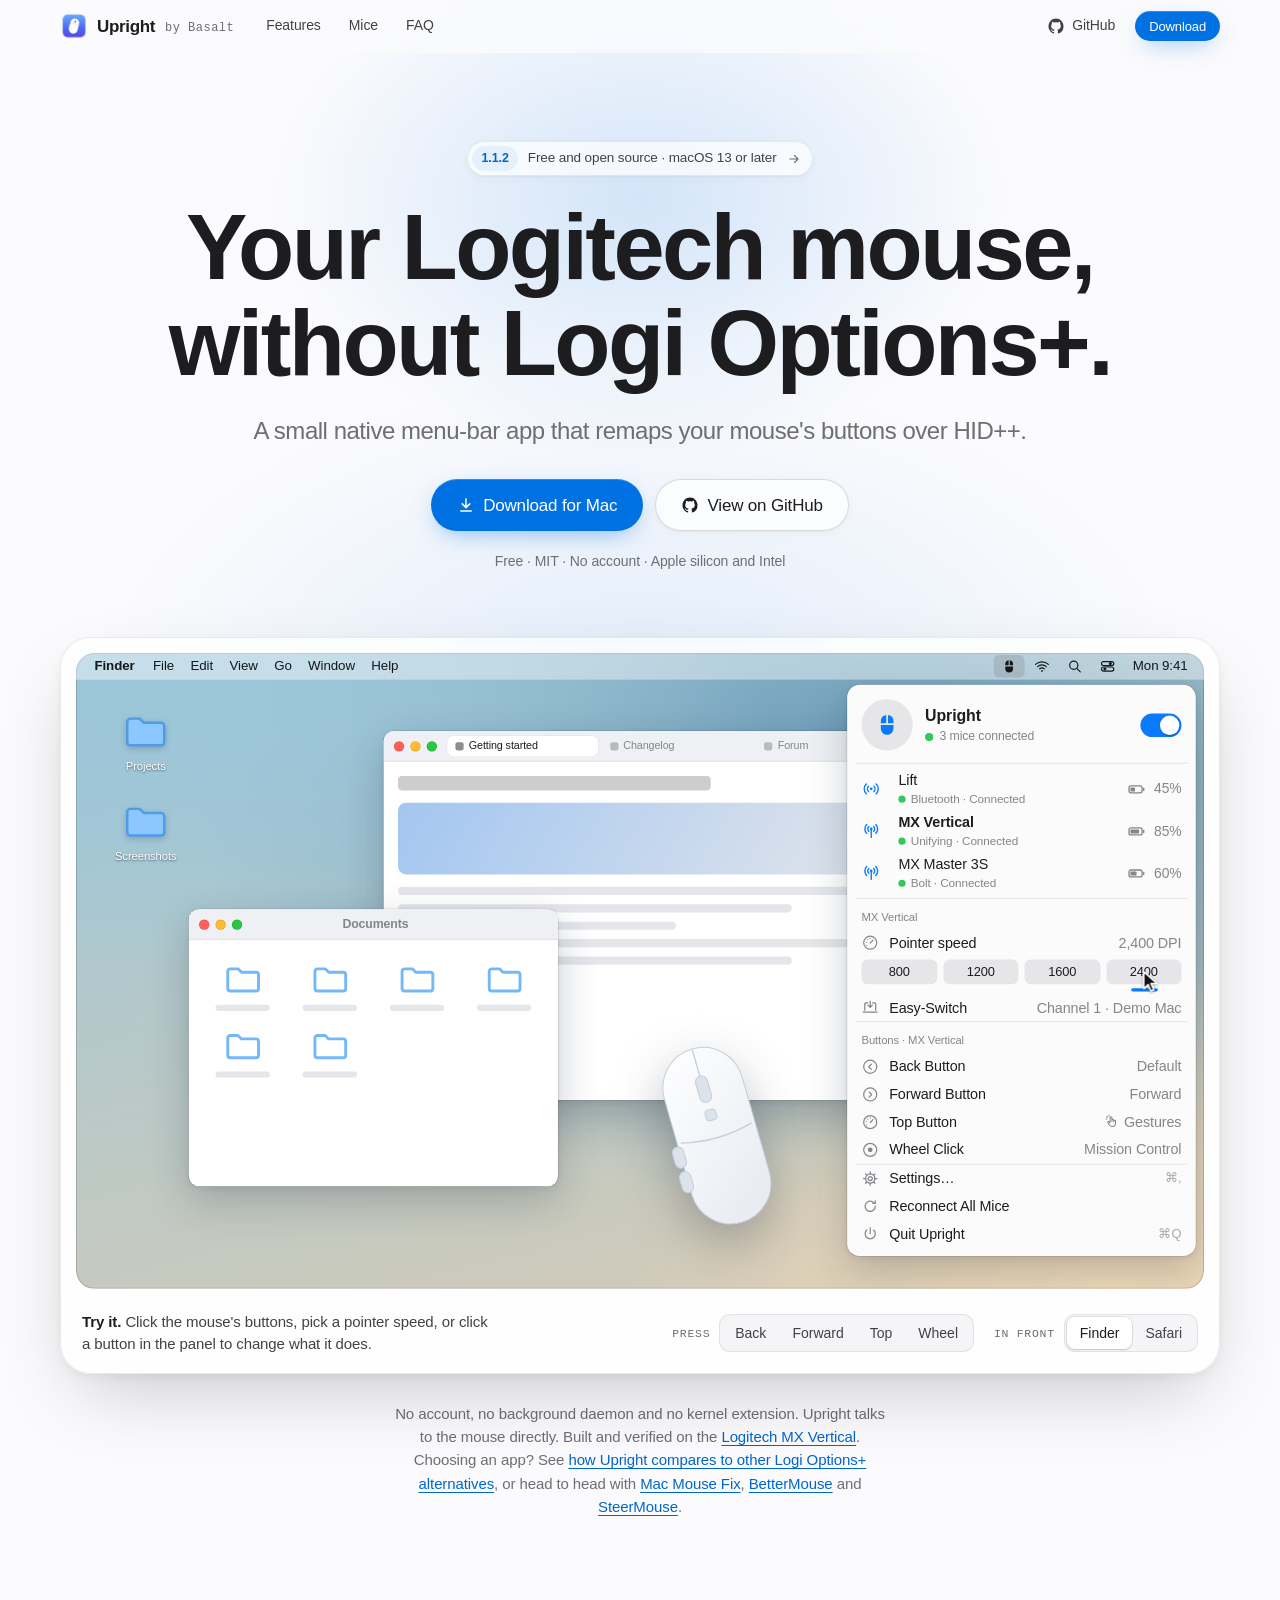
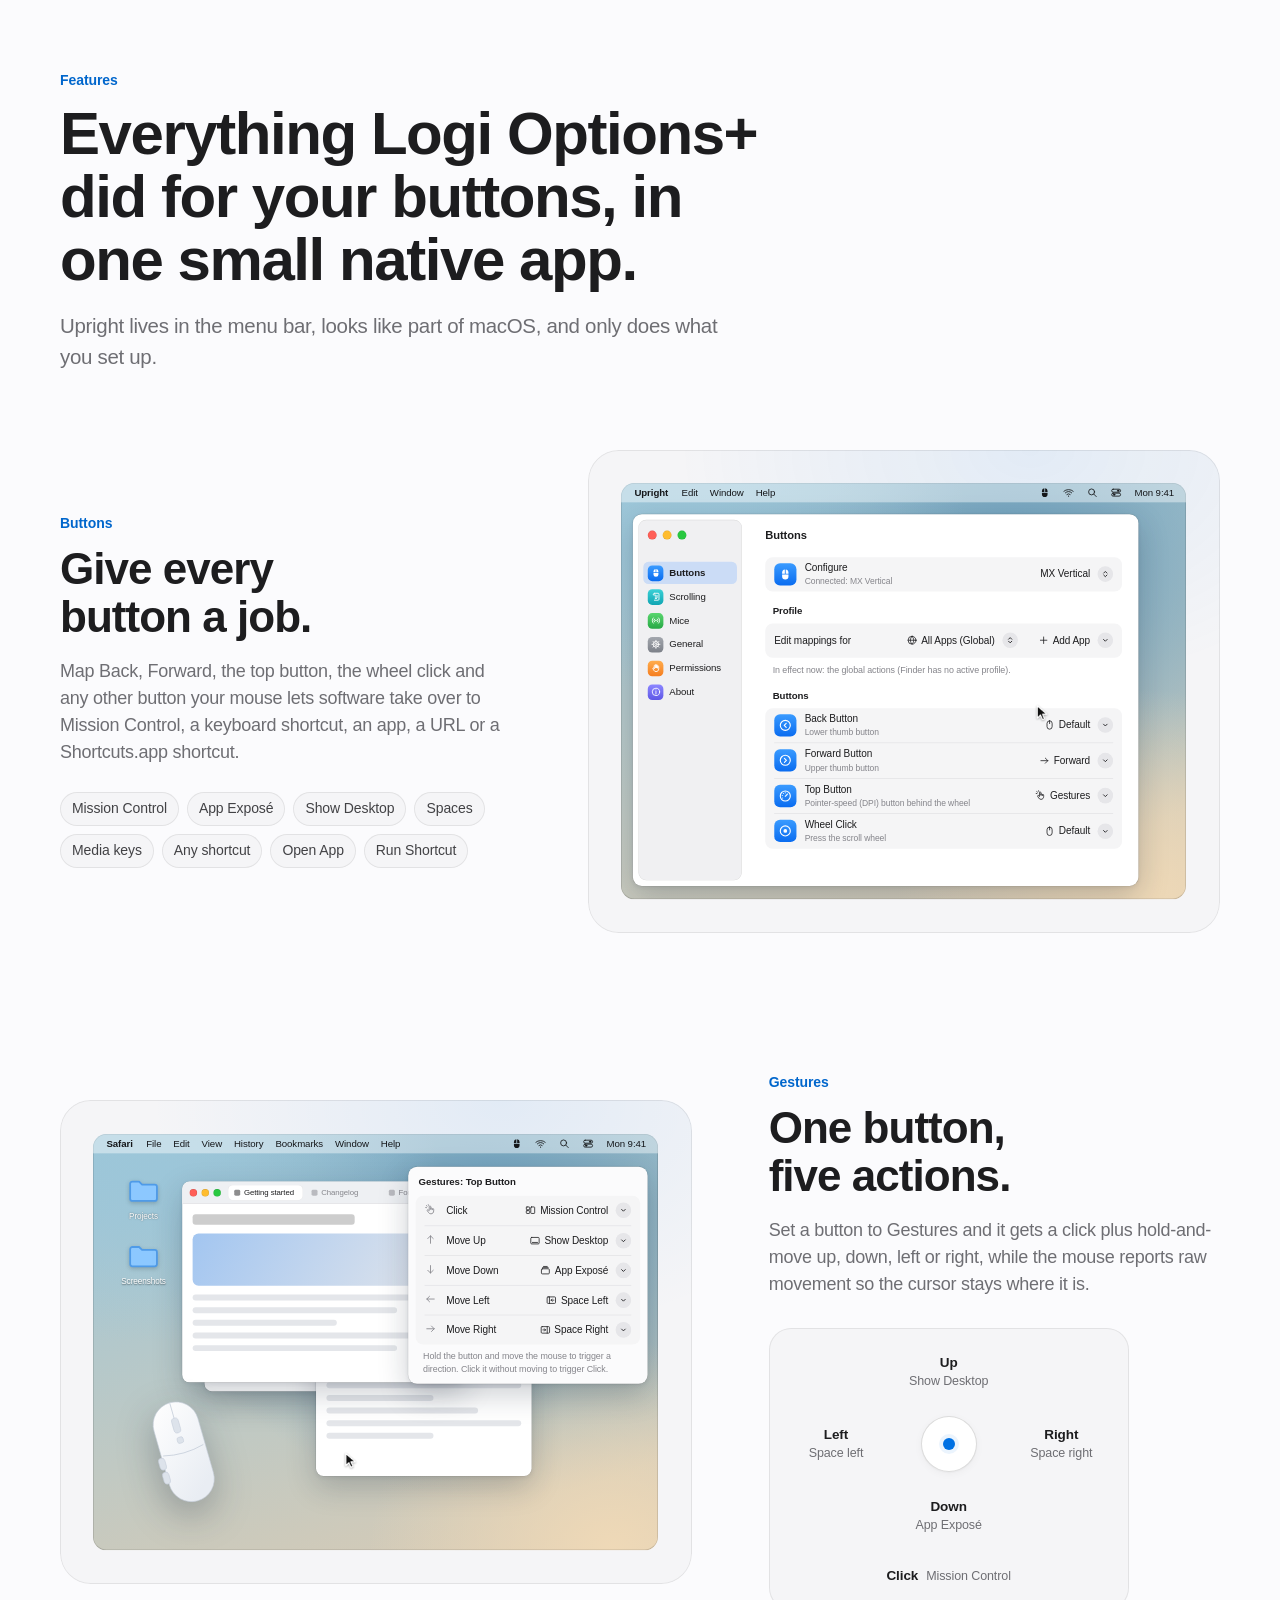
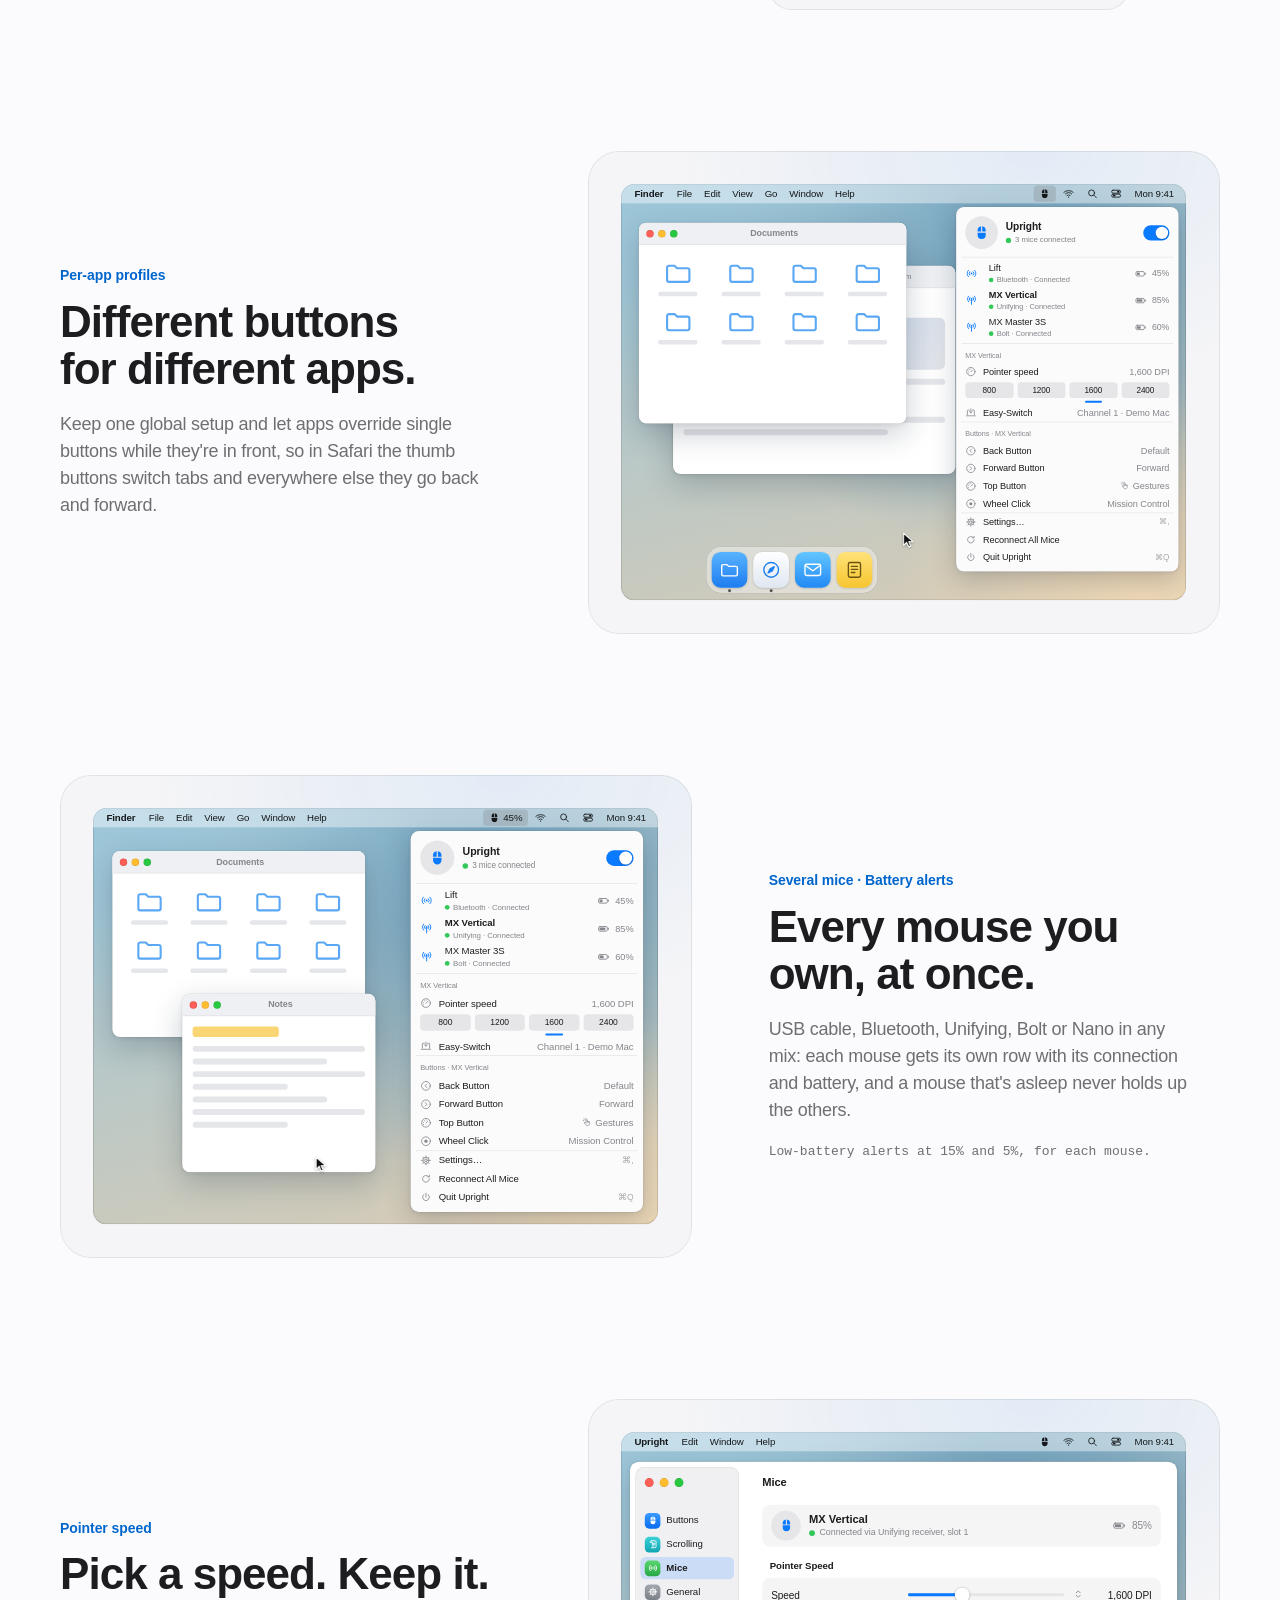
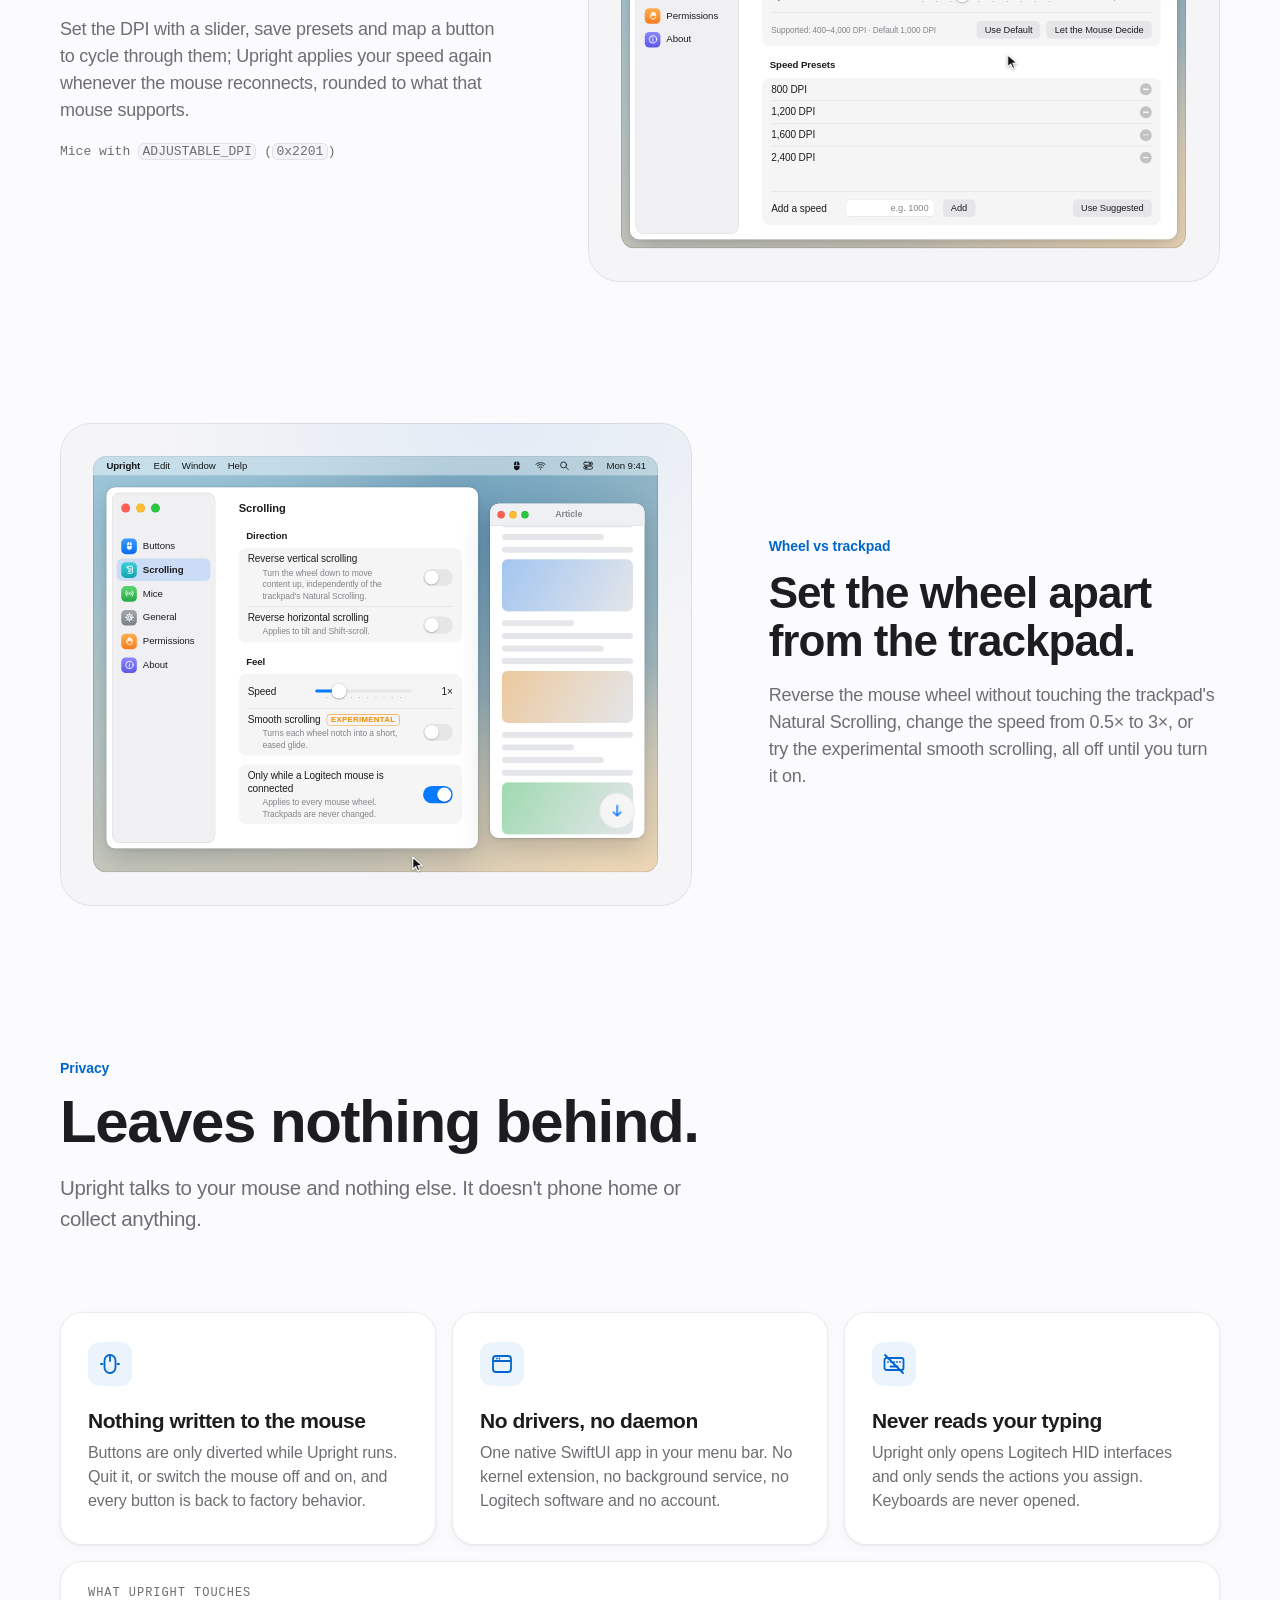
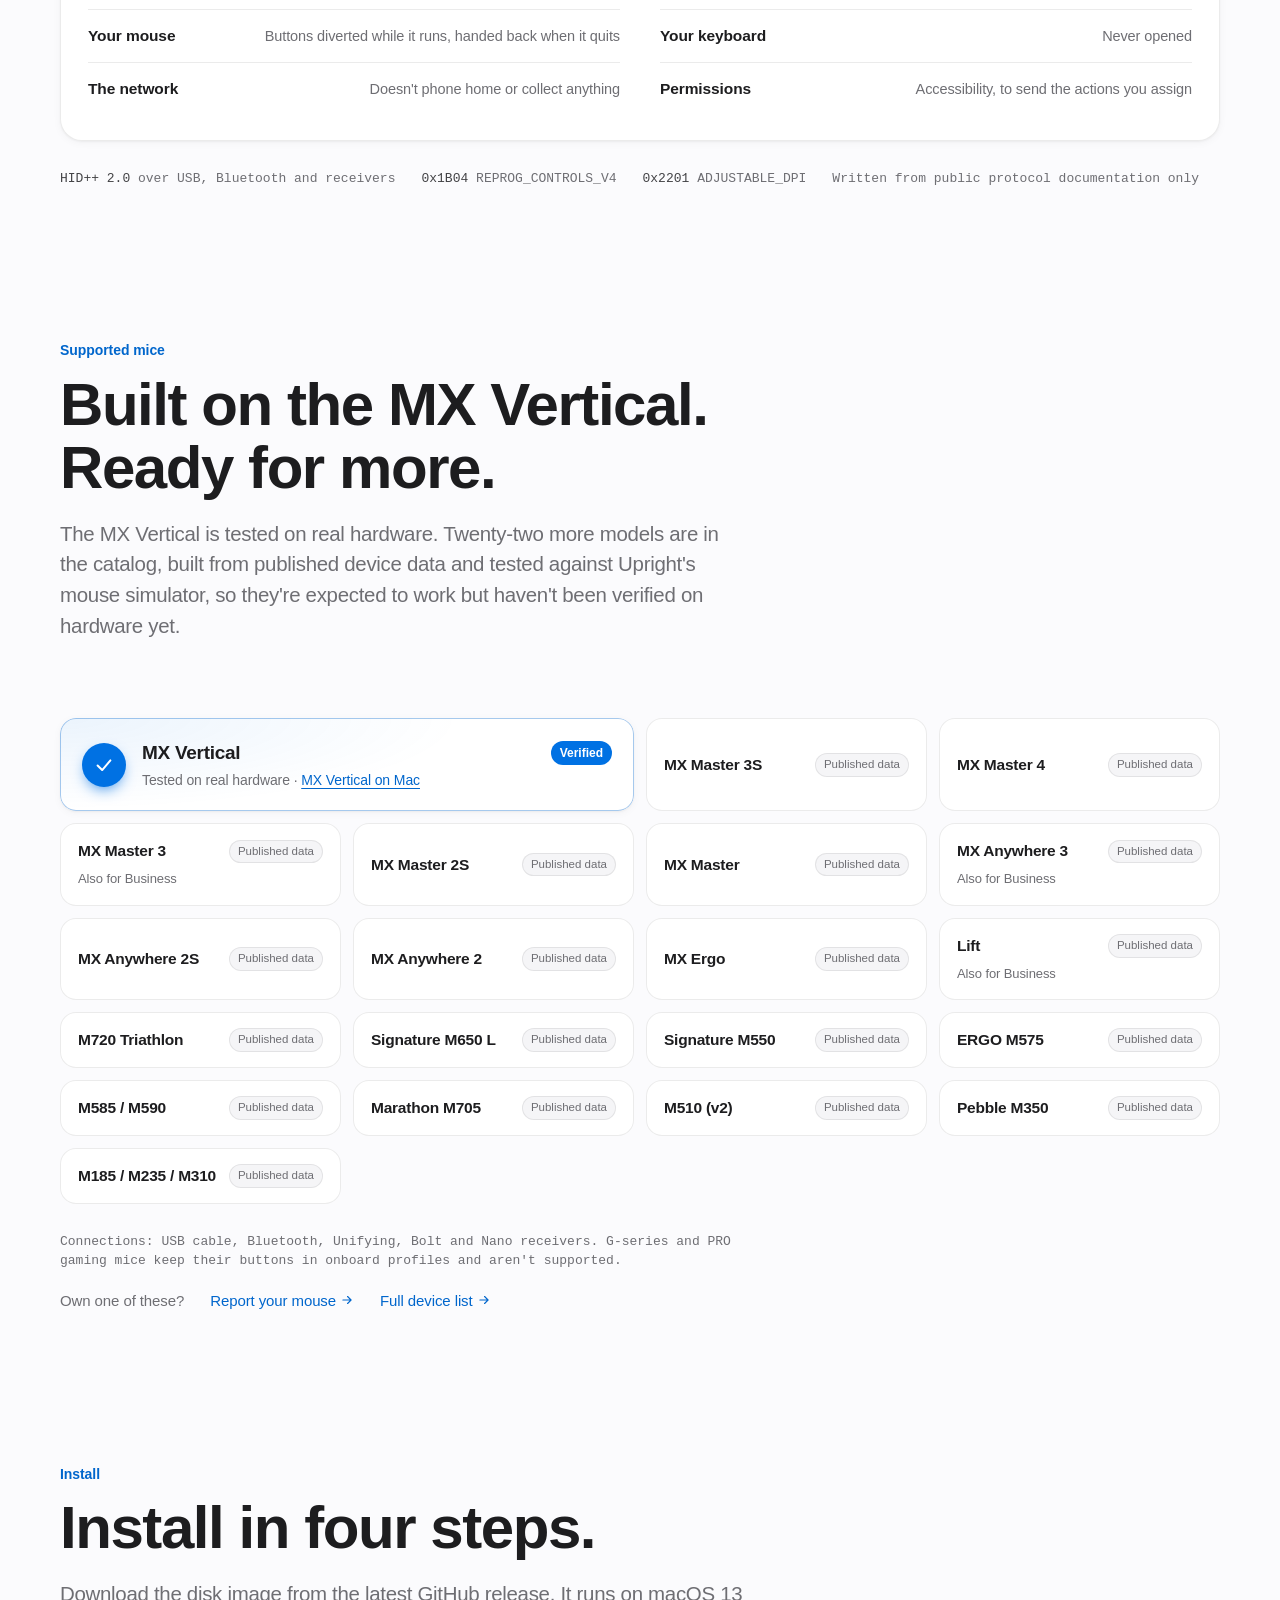
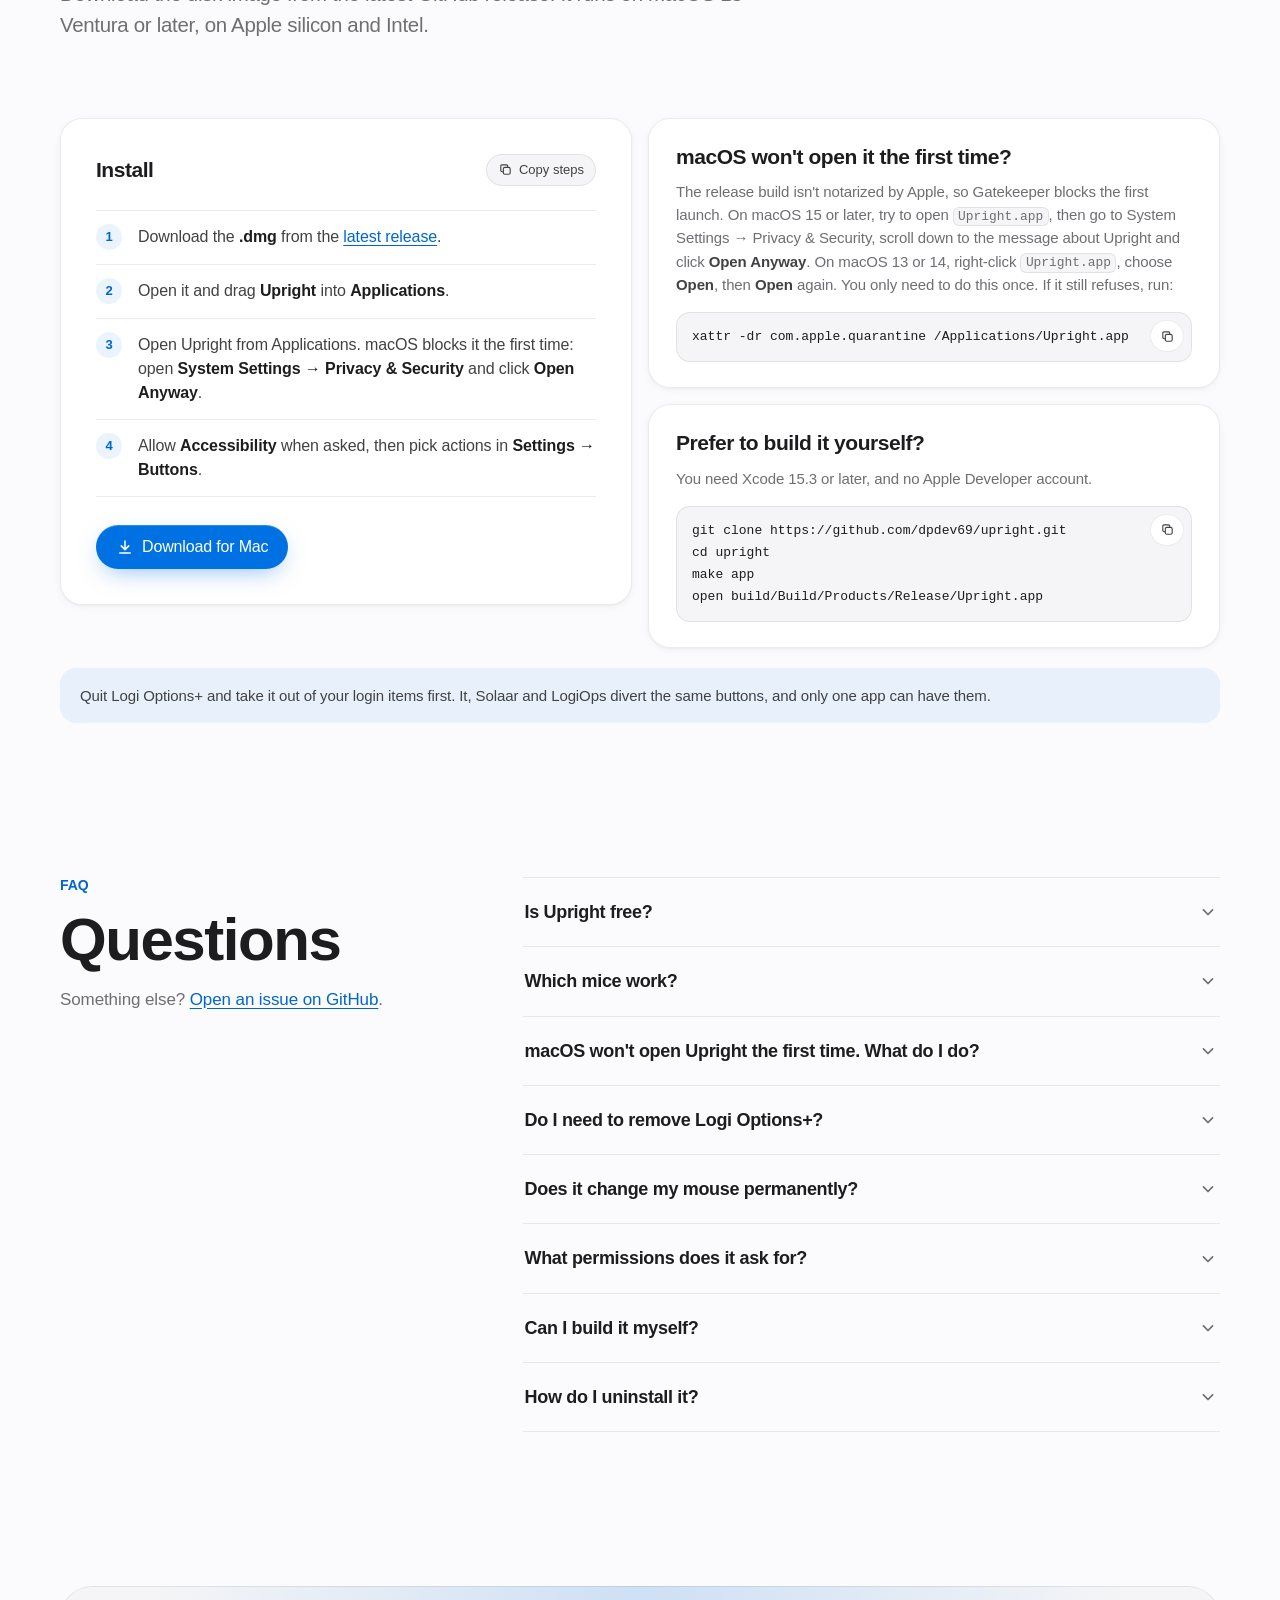
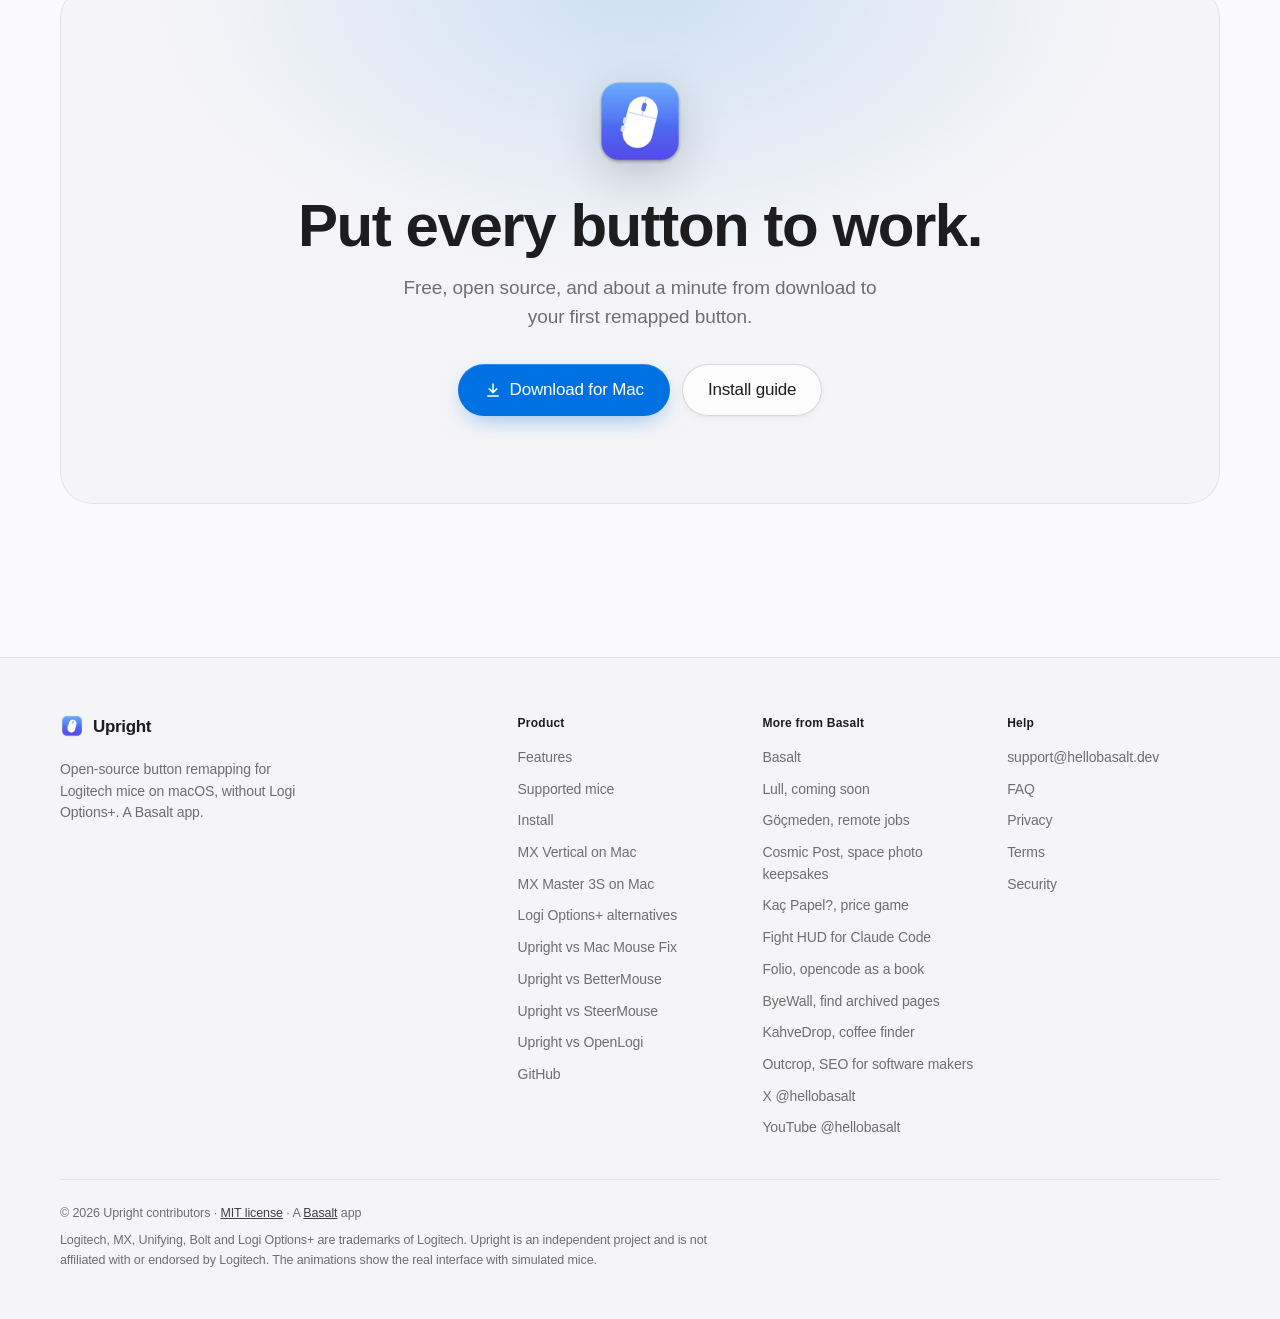
==== commit e83a2f9f: "Add Folio to the More from Basalt footer Co-Authored-By: Claude Opus 5.5 (1M context) <noreply@anthr" ====
--- a/site/index.html
+++ b/site/index.html
@@ -456,6 +456,7 @@
         <a href="https://cosmicpost.lol/">Cosmic Post, space photo keepsakes</a>
         <a href="https://kacpapel.app/">Kaç Papel?, price game</a>
         <a href="https://github.com/dpdev69/claude-fight-hud">Fight HUD for Claude Code</a>
+        <a href="https://folio.hellobasalt.dev/">Folio, opencode as a book</a>
         <a href="https://byewall.hellobasalt.dev/">ByeWall, find archived pages</a>
         <a href="https://kahve.hellobasalt.dev/">KahveDrop, coffee finder</a>
         <a href="https://outcrop.hellobasalt.dev/">Outcrop, SEO for software makers</a>
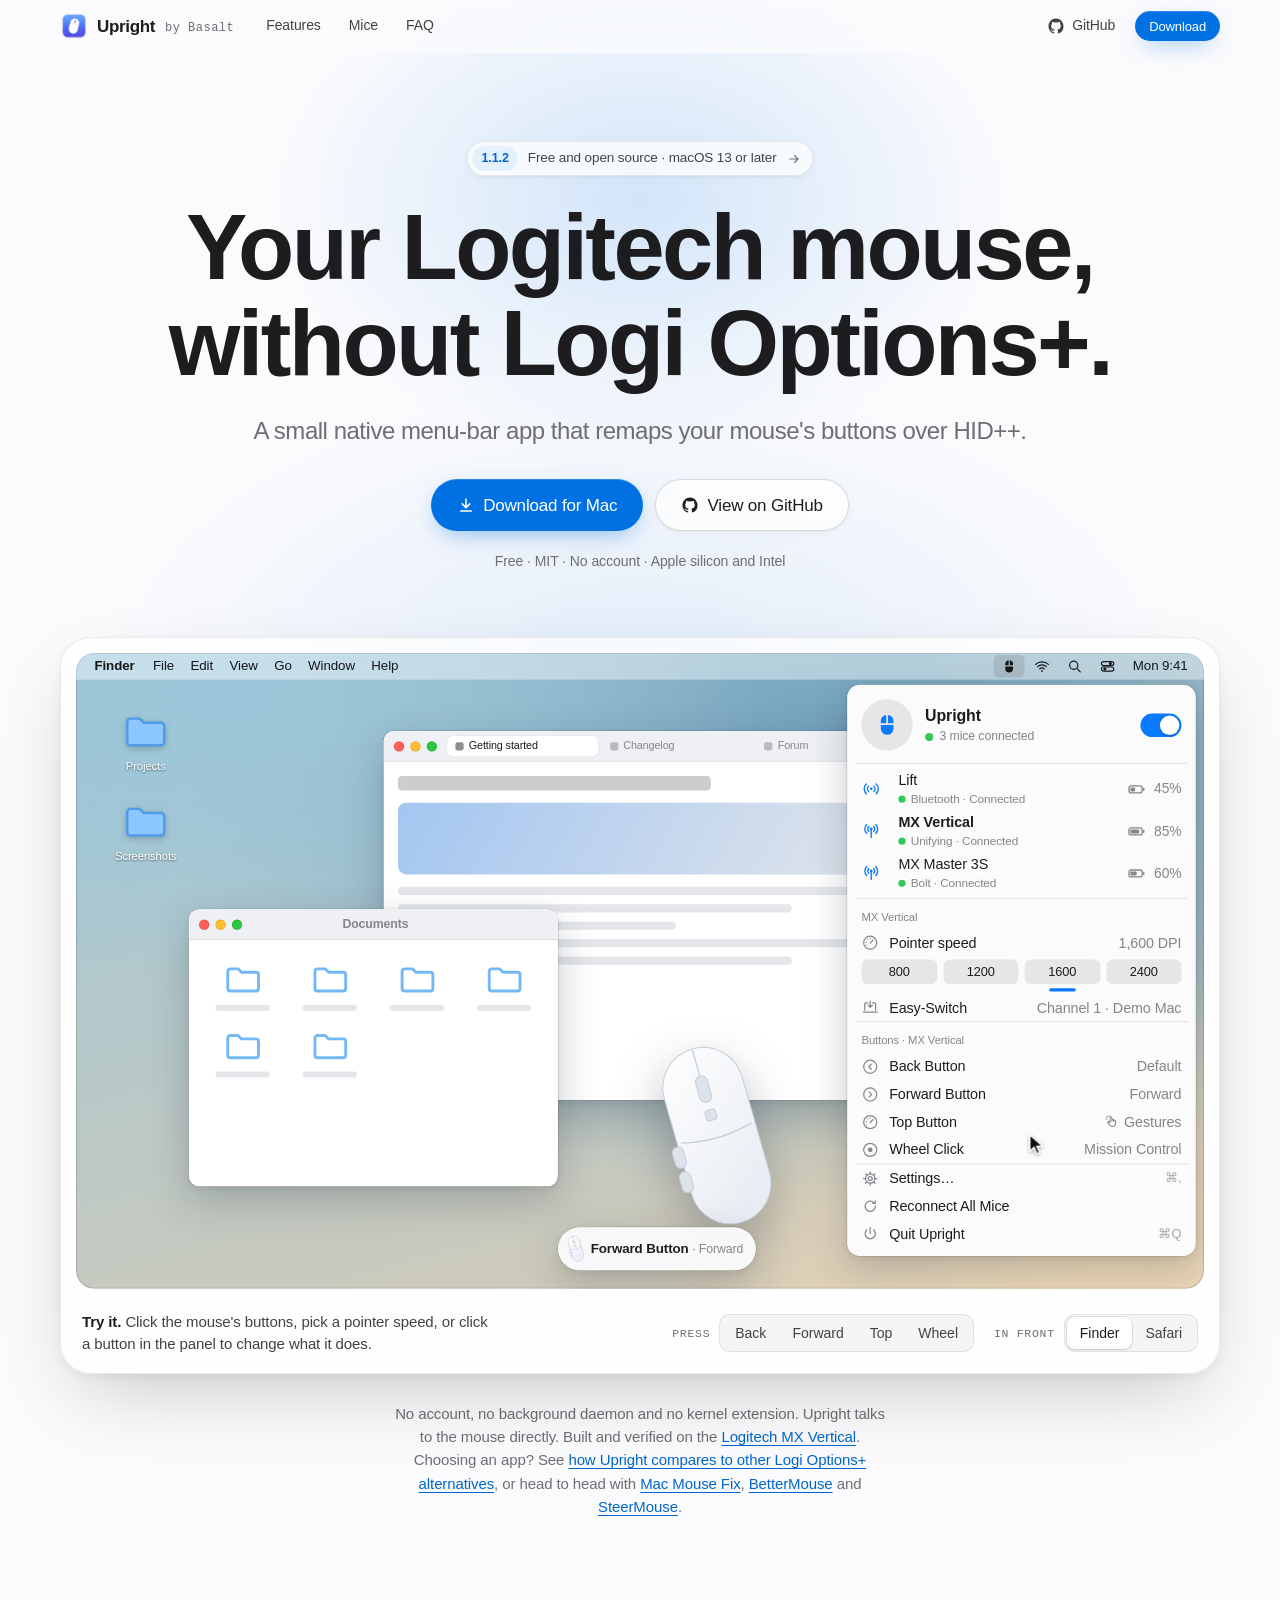
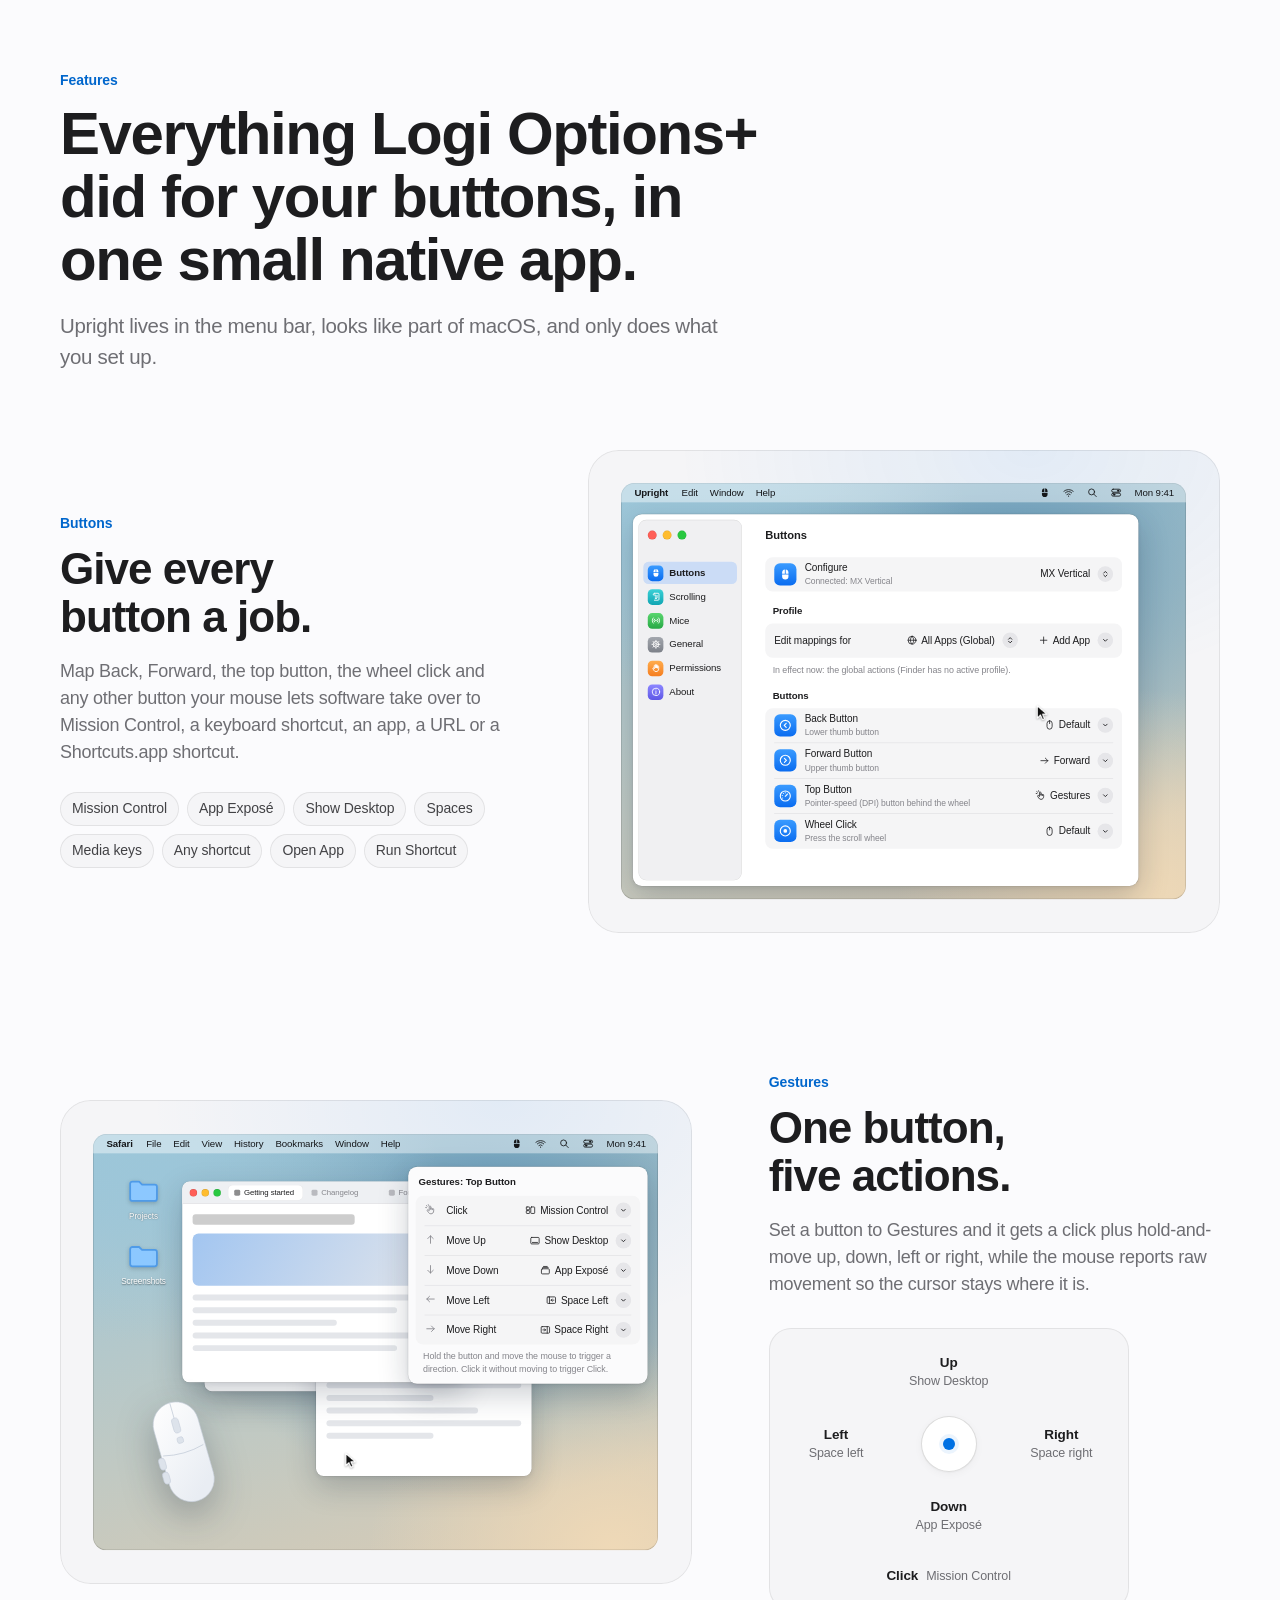
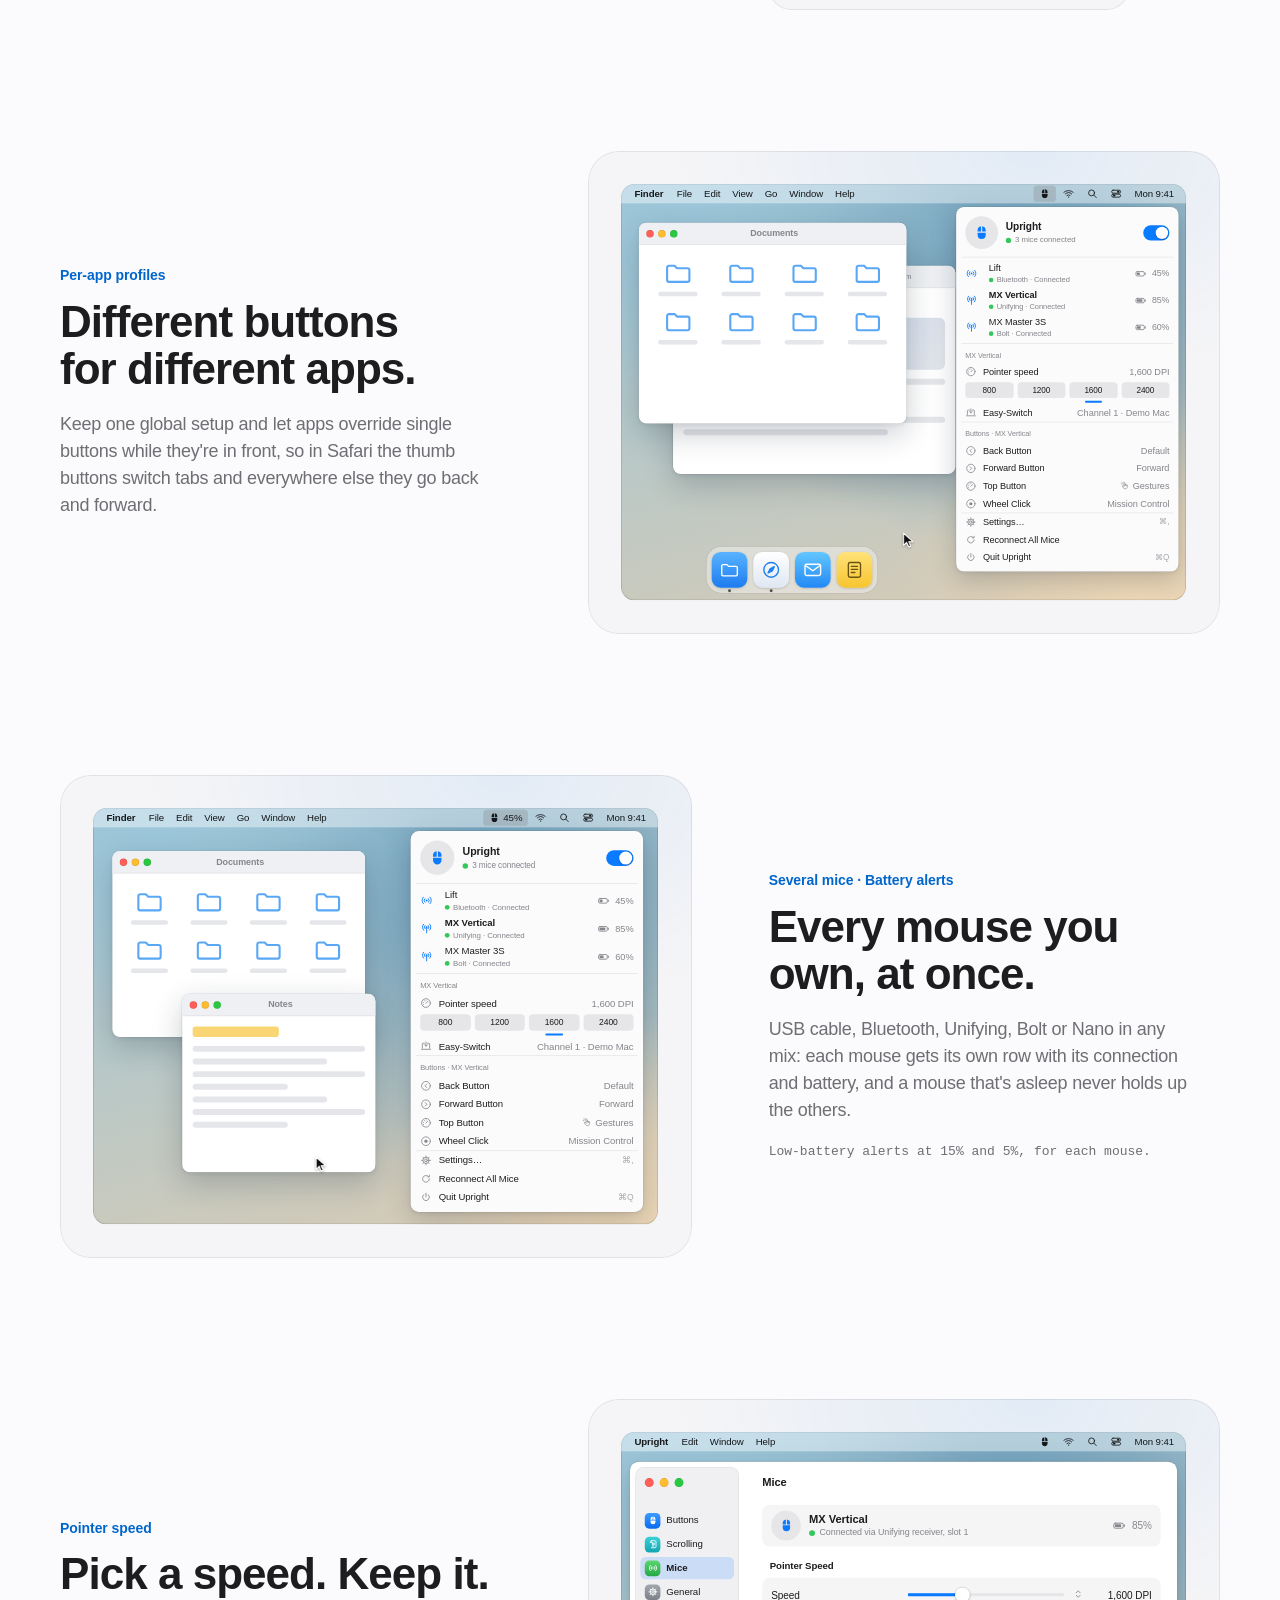
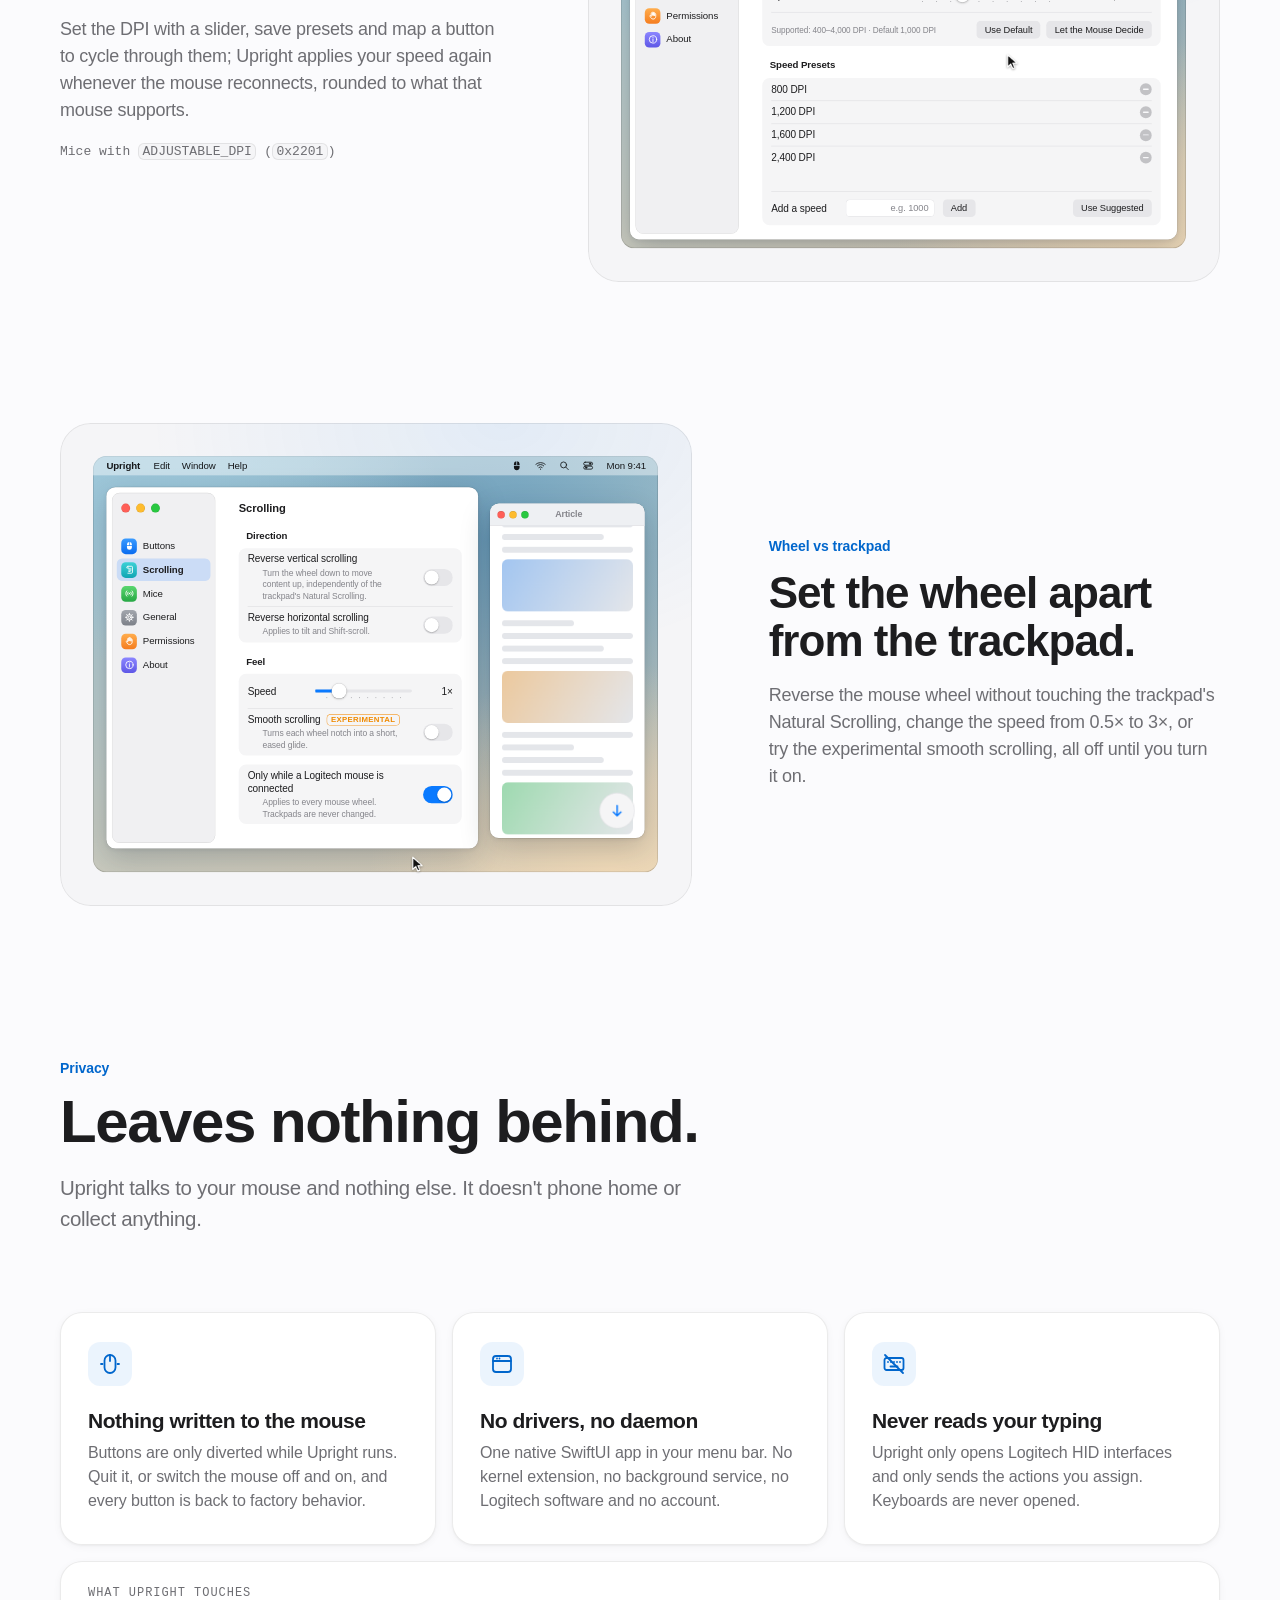
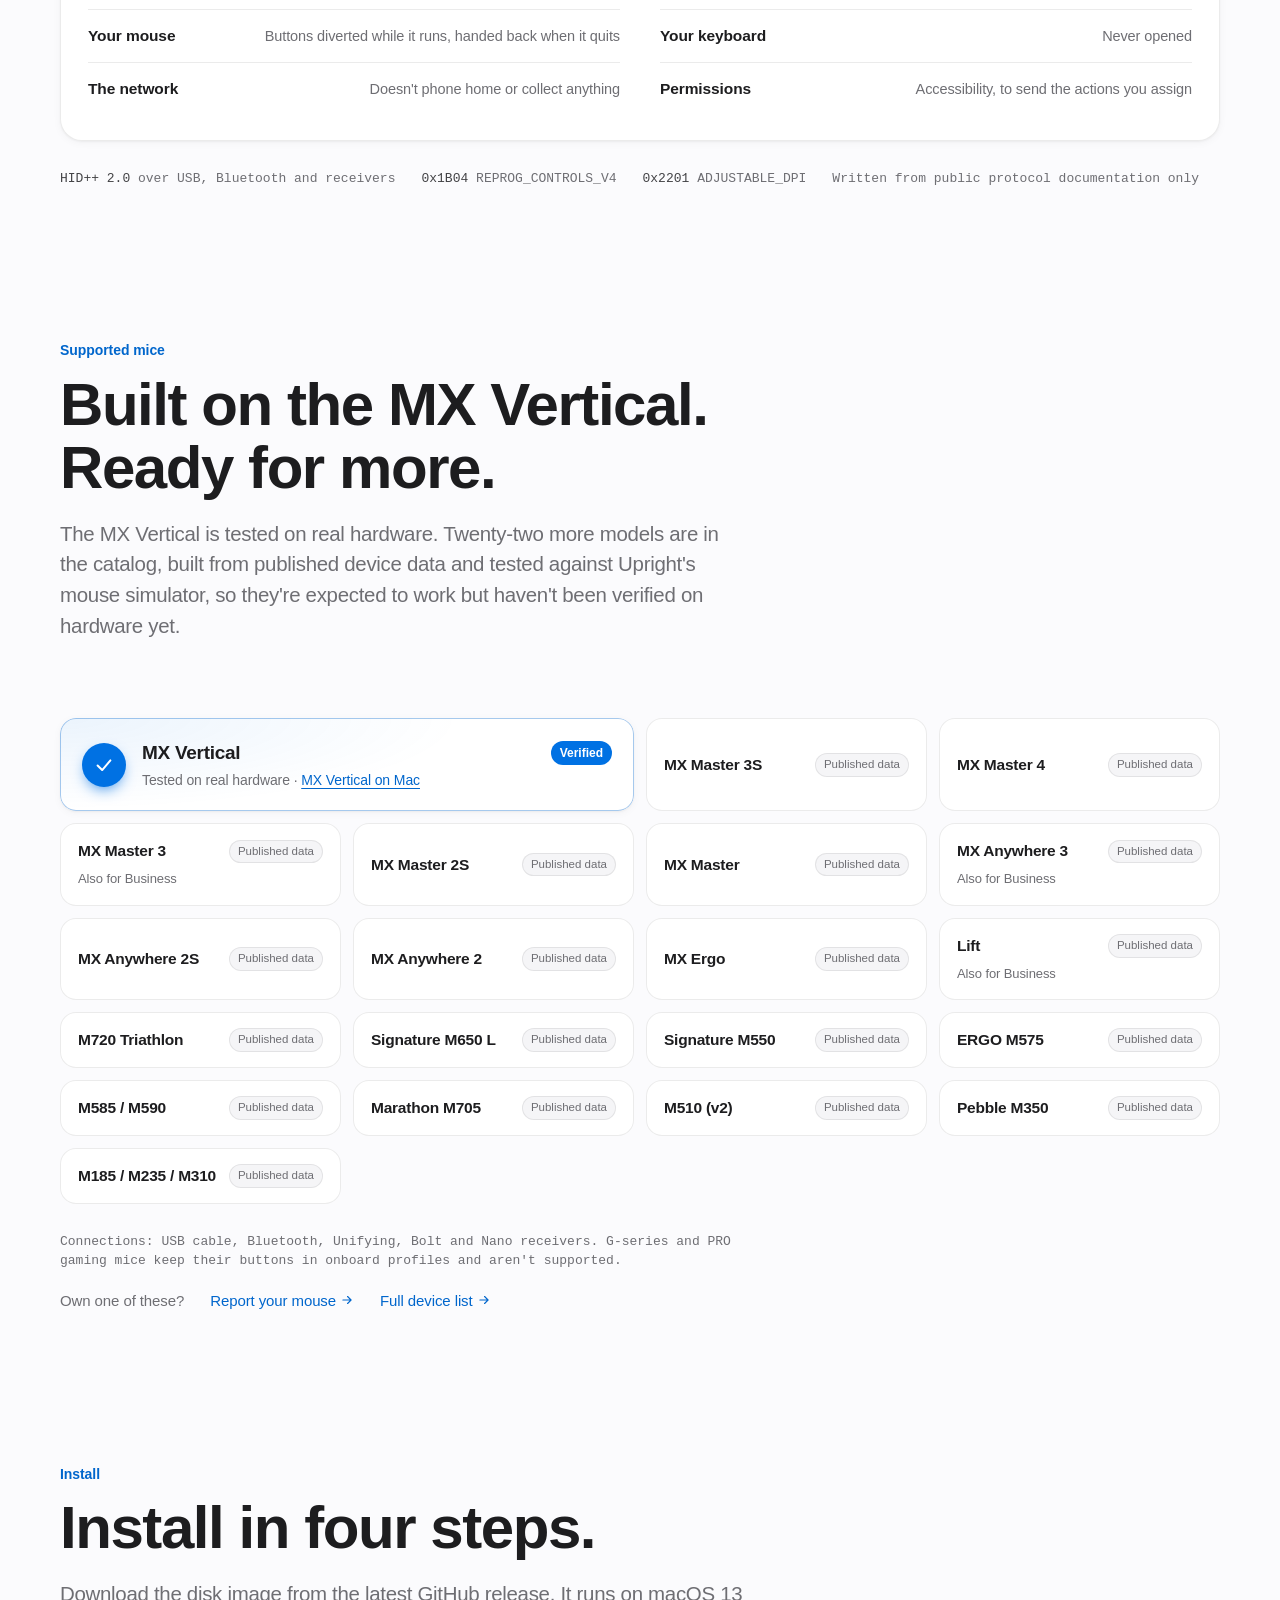
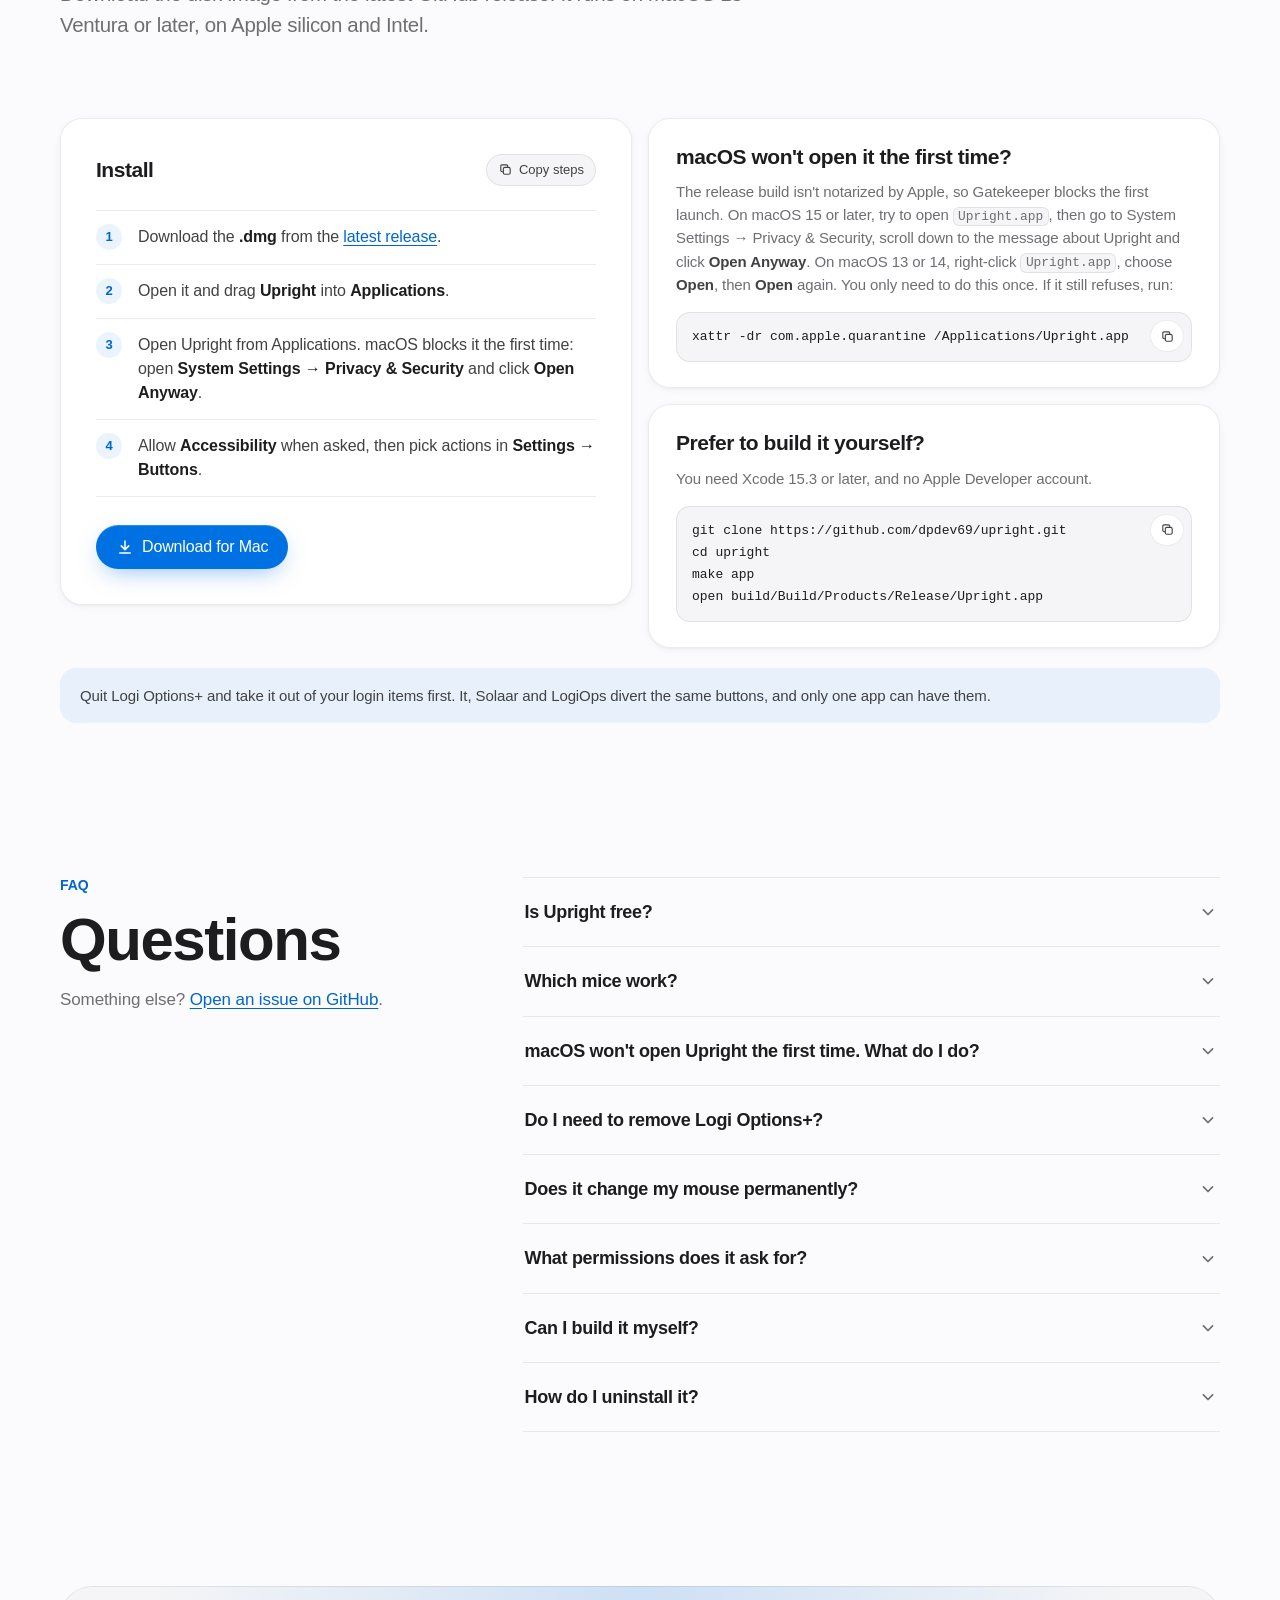
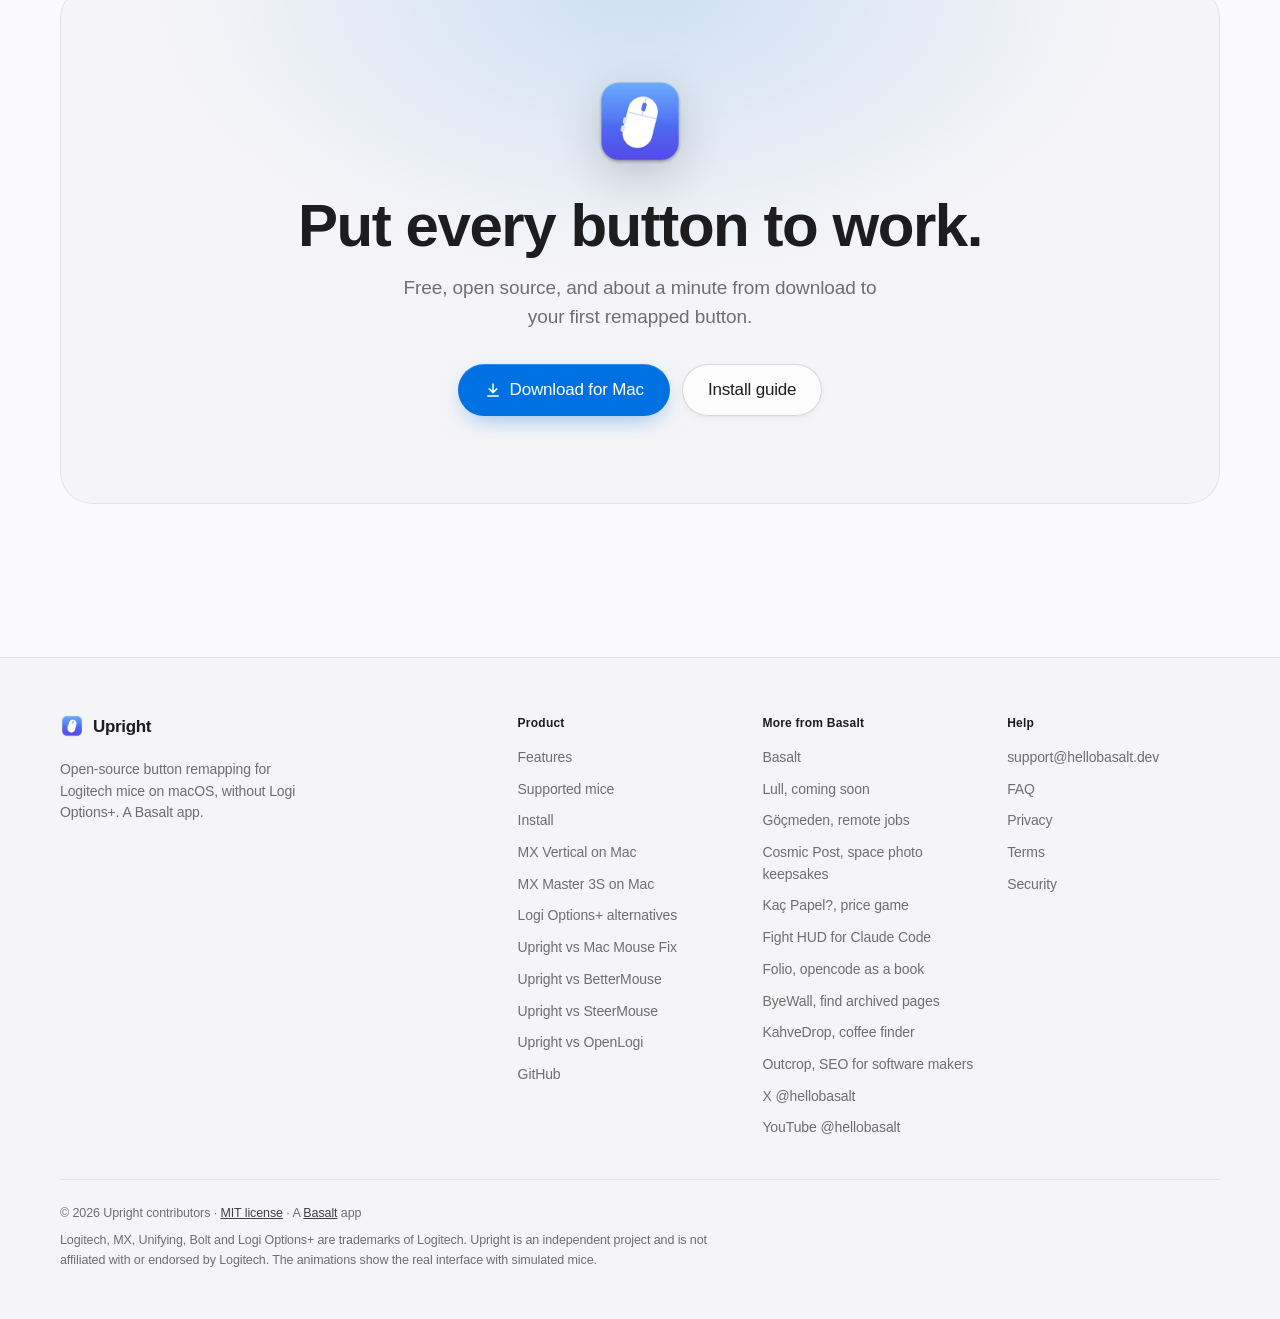
==== commit 5eb81e09: "Site: slider on transform, hover gating, 320px demo controls The settings slider's fill and knob now" ====
--- a/site/index.html
+++ b/site/index.html
@@ -28,7 +28,7 @@
 
 <link rel="icon" type="image/png" href="assets/favicon.png">
 <link rel="apple-touch-icon" href="assets/icon-256.png">
-<link rel="stylesheet" href="assets/site.css?v=6">
+<link rel="stylesheet" href="assets/site.css?v=7">
 <script>document.documentElement.classList.add('js');</script>
 <script type="application/ld+json">{"@context": "https://schema.org", "@type": "SoftwareApplication", "name": "Upright", "description": "A free, open-source macOS menu-bar app that remaps the buttons on Logitech mice over HID++, without Logi Options+.", "applicationCategory": "UtilitiesApplication", "operatingSystem": "macOS 13 or later", "softwareVersion": "1.1.2", "url": "https://upright.hellobasalt.dev/", "downloadUrl": "https://github.com/dpdev69/upright/releases/latest", "installUrl": "https://github.com/dpdev69/upright/releases/latest", "image": "https://upright.hellobasalt.dev/assets/og-image.png", "screenshot": "https://upright.hellobasalt.dev/assets/og-image.png", "license": "https://opensource.org/licenses/MIT", "isAccessibleForFree": true, "offers": {"@type": "Offer", "price": "0", "priceCurrency": "USD"}, "author": {"@type": "Organization", "name": "Upright contributors", "url": "https://github.com/dpdev69/upright"}, "publisher": {"@type": "Organization", "@id": "https://hellobasalt.dev/#org", "name": "Basalt Studio", "alternateName": "Basalt", "url": "https://hellobasalt.dev/", "sameAs": ["https://x.com/hellobasalt", "https://www.youtube.com/@hellobasalt"]}, "sameAs": ["https://github.com/dpdev69/upright"]}</script>
 <script type="application/ld+json">{"@context": "https://schema.org", "@type": "WebSite", "name": "Upright", "url": "https://upright.hellobasalt.dev/"}</script>
@@ -479,7 +479,7 @@
   </div>
 </footer>
 
-<script src="assets/site.js?v=4" defer></script>
+<script src="assets/site.js?v=5" defer></script>
 <script src="assets/page.js?v=4" defer></script>
 </body>
 </html>
--- a/site/assets/site.css
+++ b/site/assets/site.css
@@ -184,6 +184,7 @@
   scroll-behavior: smooth;
   scroll-padding-top: 72px;
   -webkit-text-size-adjust: 100%;
+  -webkit-tap-highlight-color: transparent;
 }
 
 body {
@@ -292,7 +293,7 @@
   white-space: nowrap;
   transition: color 0.2s ease;
 }
-.by-basalt:hover { color: var(--ink); text-decoration: underline; text-underline-offset: 3px; }
+@media (hover: hover) and (pointer: fine){.by-basalt:hover{ color: var(--ink); text-decoration: underline; text-underline-offset: 3px; }}
 /* Hide the tag where the header stops fitting it (about 370px and narrower). */
 @media (max-width: 369px) { .by-basalt { display: none; } }
 .nav-links {
@@ -304,8 +305,7 @@
 }
 .nav-links a,
 .nav-gh { text-decoration: none; transition: color 0.2s ease; }
-.nav-links a:hover,
-.nav-gh:hover { color: var(--ink); }
+@media (hover: hover) and (pointer: fine){.nav-links a:hover,.nav-gh:hover{ color: var(--ink); }}
 .nav-end {
   display: flex;
   align-items: center;
@@ -335,6 +335,9 @@
   text-decoration: none;
   white-space: nowrap;
   transition: transform 0.2s var(--ease-out), background-color 0.2s ease, box-shadow 0.2s ease, color 0.2s ease;
+  touch-action: manipulation;
+  -webkit-user-select: none;
+  user-select: none;
 }
 .btn svg { width: 18px; height: 18px; }
 .btn:active { transform: scale(0.98); }
@@ -343,13 +346,13 @@
   color: var(--accent-ink);
   box-shadow: 0 1px 0 rgba(255, 255, 255, 0.18) inset, 0 8px 24px -8px var(--accent-shadow);
 }
-.btn-primary:hover { background: var(--accent-fill-hover); }
+@media (hover: hover) and (pointer: fine){.btn-primary:hover{ background: var(--accent-fill-hover); }}
 .btn-secondary {
   background: var(--glass);
   color: var(--ink);
   box-shadow: 0 0 0 1px var(--rule-2) inset, var(--shadow-sm);
 }
-.btn-secondary:hover { box-shadow: 0 0 0 1px var(--ink-3) inset, var(--shadow-sm); }
+@media (hover: hover) and (pointer: fine){.btn-secondary:hover{ box-shadow: 0 0 0 1px var(--ink-3) inset, var(--shadow-sm); }}
 .btn-lg { height: 52px; padding: 0 26px; font-size: 17px; }
 .btn-sm { height: 30px; padding: 0 14px; font-size: 13px; font-weight: 500; }
 
@@ -433,7 +436,7 @@
   text-decoration: none;
   transition: box-shadow 0.2s ease;
 }
-.pill:hover { box-shadow: 0 0 0 1px var(--rule-2) inset, var(--shadow-sm); }
+@media (hover: hover) and (pointer: fine){.pill:hover{ box-shadow: 0 0 0 1px var(--rule-2) inset, var(--shadow-sm); }}
 .pill-tag {
   padding: 3px 9px;
   border-radius: 980px;
@@ -443,7 +446,7 @@
   font-size: 12.5px;
 }
 .pill svg { width: 14px; height: 14px; color: var(--ink-3); transition: transform 0.2s var(--ease-out); }
-.pill:hover svg { transform: translateX(2px); }
+@media (hover: hover) and (pointer: fine){.pill:hover svg{ transform: translateX(2px); }}
 .hero h1 {
   margin: 0;
   font: 700 clamp(42px, 7.4vw, 92px)/1.04 var(--display);
@@ -675,7 +678,7 @@
   box-shadow: 0 0 0 1px var(--rule) inset;
   transition: box-shadow 0.2s ease, transform 0.2s var(--ease-out);
 }
-.mice-grid li:hover { box-shadow: 0 0 0 1px var(--rule-2) inset, var(--shadow-md); transform: translateY(-1px); }
+@media (hover: hover) and (pointer: fine){.mice-grid li:hover{ box-shadow: 0 0 0 1px var(--rule-2) inset, var(--shadow-md); transform: translateY(-1px); }}
 .m-name { flex: 1 1 auto; min-width: 0; font-weight: 600; font-size: 15.5px; letter-spacing: -0.015em; }
 .m-note { flex-basis: 100%; font-size: 13px; color: var(--ink-3); }
 .badge {
@@ -744,8 +747,8 @@
   font-weight: 500;
 }
 .links-row a svg { width: 14px; height: 14px; transition: transform 0.2s var(--ease-out); }
-.links-row a:hover svg { transform: translateX(2px); }
-.links-row a:hover { text-decoration: underline; text-underline-offset: 3px; }
+@media (hover: hover) and (pointer: fine){.links-row a:hover svg{ transform: translateX(2px); }}
+@media (hover: hover) and (pointer: fine){.links-row a:hover{ text-decoration: underline; text-underline-offset: 3px; }}
 
 /* Install */
 .install-grid {
@@ -828,9 +831,11 @@
   color: var(--ink-2);
   font: 500 13px/1 var(--sans);
   cursor: pointer;
-  transition: background-color 0.2s ease, color 0.2s ease, box-shadow 0.2s ease;
-}
-.copy:hover { color: var(--ink); box-shadow: 0 0 0 1px var(--rule-2) inset; }
+  transition: background-color 0.2s ease, color 0.2s ease, box-shadow 0.2s ease, transform 0.16s var(--ease-out);
+  touch-action: manipulation;
+}
+.copy:active { transform: scale(0.97); }
+@media (hover: hover) and (pointer: fine){.copy:hover{ color: var(--ink); box-shadow: 0 0 0 1px var(--rule-2) inset; }}
 .copy svg { width: 15px; height: 15px; }
 .copy .ic-done { display: none; }
 .copy.done { color: var(--accent); }
@@ -878,7 +883,7 @@
   letter-spacing: -0.018em;
   transition: color 0.2s ease;
 }
-.faq summary:hover { color: var(--accent); }
+@media (hover: hover) and (pointer: fine){.faq summary:hover{ color: var(--accent); }}
 .faq summary::-webkit-details-marker { display: none; }
 .faq summary svg {
   width: 20px;
@@ -938,7 +943,7 @@
   color: var(--ink);
 }
 .footer nav a { text-decoration: none; color: var(--ink-3); transition: color 0.2s ease; }
-.footer nav a:hover { color: var(--ink); }
+@media (hover: hover) and (pointer: fine){.footer nav a:hover{ color: var(--ink); }}
 .footer-base {
   display: grid;
   gap: 8px;
@@ -949,7 +954,7 @@
 }
 .footer-base p { margin: 0; max-width: 100ch; }
 .footer-base a { color: var(--ink-2); }
-.footer-base a:hover { color: var(--ink); }
+@media (hover: hover) and (pointer: fine){.footer-base a:hover{ color: var(--ink); }}
 
 /* MX Vertical page */
 .crumbs {
@@ -960,7 +965,7 @@
   color: var(--ink-3);
 }
 .crumbs a { color: var(--accent); text-decoration: none; }
-.crumbs a:hover { text-decoration: underline; text-underline-offset: 3px; }
+@media (hover: hover) and (pointer: fine){.crumbs a:hover{ text-decoration: underline; text-underline-offset: 3px; }}
 .mxv-table { margin: 0 0 clamp(72px, 9vw, 120px); }
 .privacy-card > .badge { display: inline-block; }
 .privacy-card > .badge + h3 { margin-top: 18px; }
@@ -1074,8 +1079,7 @@
   .js .reveal { opacity: 1; transform: none; transition: none; }
   .btn,
   .mice-grid li { transition: none; }
-  .btn:active,
-  .mice-grid li:hover { transform: none; }
+  .btn:active{ transform: none; }@media (hover: hover) and (pointer: fine){.mice-grid li:hover{ transform: none; }}
 }
 
 /* Responsive */
@@ -1514,19 +1518,21 @@
 /* Slider */
 .msl { position: relative; width: 190px; height: 22px; }
 .msl .track { position: absolute; left: 0; right: 0; top: 9px; height: 4px; border-radius: 2px; background: var(--m-control); }
-.msl .fill { position: absolute; left: 0; top: 9px; height: 4px; border-radius: 2px; background: var(--m-blue); width: calc(var(--v) * 100%); }
+.msl .fill { position: absolute; left: 0; top: 9px; height: 4px; border-radius: 2px; background: var(--m-blue); width: 100%; transform: scaleX(var(--v)); transform-origin: left center; }
 .msl .knob {
   position: absolute;
   top: 1px;
-  left: calc(var(--v) * (100% - 20px));
+  left: 0;
+  transform: translateX(calc(var(--v) * (var(--w, 190px) - 20px)));
   width: 20px;
   height: 20px;
   border-radius: 50%;
   background: #fff;
   box-shadow: 0 1px 3px rgba(0, 0, 0, 0.28), 0 0 0 0.5px rgba(0, 0, 0, 0.1);
 }
-.msl.anim .fill { transition: width 0.45s cubic-bezier(0.3, 0.8, 0.3, 1); }
-.msl.anim .knob { transition: left 0.45s cubic-bezier(0.3, 0.8, 0.3, 1); }
+/* Fill and knob move by transform so the slider animates without layout. */
+.msl.anim .fill,
+.msl.anim .knob { transition: transform 0.45s cubic-bezier(0.3, 0.8, 0.3, 1); }
 .msl .ticks { position: absolute; left: 10px; right: 10px; top: 18px; height: 4px; background: radial-gradient(circle, var(--m-text-2) 0.8px, transparent 1.2px) 0 0 / 10% 4px repeat-x; opacity: 0.6; }
 .dpi { font-variant-numeric: tabular-nums; min-width: 76px; text-align: right; font-size: 13.5px; }
 
@@ -1879,10 +1885,10 @@
 /* Interactive hero */
 .canvas .tap { cursor: pointer; }
 .canvas .fw.tap { cursor: default; }
-.mp-row.tap:hover::before { opacity: 0.08; }
+@media (hover: hover) and (pointer: fine){.mp-row.tap:hover::before{ opacity: 0.08; }}
 .mp-row.tap.flash::before { opacity: 0.18; }
-.mp-chip.tap:hover { background: color-mix(in srgb, var(--m-control) 82%, var(--m-text-2)); }
-.mbar .mbi.tap:hover { background: rgba(127, 127, 127, 0.2); }
+@media (hover: hover) and (pointer: fine){.mp-chip.tap:hover{ background: color-mix(in srgb, var(--m-control) 82%, var(--m-text-2)); }}
+@media (hover: hover) and (pointer: fine){.mbar .mbi.tap:hover{ background: rgba(127, 127, 127, 0.2); }}
 .mp-label.blab { display: flex; align-items: center; gap: 8px; }
 .mp-pause { display: none; align-items: center; gap: 4px; margin-left: auto; }
 .mp-pause .i { font-size: 12px; }
@@ -1890,8 +1896,8 @@
 .mp.paused .mp-row[data-c] .val:not(.def) { text-decoration: line-through; opacity: 0.7; }
 .mp.paused .mp-sub .dot { background: var(--m-text-2); }
 .mmenu.pick.open { pointer-events: auto; }
-.mmenu.pick .mmi:hover { background: var(--m-blue); color: #fff; }
-.mmenu.pick .mmi:hover .ic { opacity: 1; }
+@media (hover: hover) and (pointer: fine){.mmenu.pick .mmi:hover{ background: var(--m-blue); color: #fff; }}
+@media (hover: hover) and (pointer: fine){.mmenu.pick .mmi:hover .ic{ opacity: 1; }}
 .mouse.live .hit { fill: transparent; stroke: none; cursor: pointer; pointer-events: all; }
 .mouse .part.hover { fill: color-mix(in srgb, var(--m-blue) 30%, var(--mouse-part)); }
 .mouse .part.hot { fill: var(--m-blue); }
@@ -1924,6 +1930,7 @@
 }
 .seg button {
   appearance: none;
+  touch-action: manipulation;
   height: 32px;
   padding: 0 13px;
   border: 0;
@@ -1934,13 +1941,18 @@
   cursor: pointer;
   transition: background-color 0.15s ease, color 0.15s ease;
 }
-.seg button:hover { color: var(--ink); }
+@media (hover: hover) and (pointer: fine){.seg button:hover{ color: var(--ink); }}
 .seg button[aria-checked="true"] {
   background: var(--card);
   color: var(--ink);
   box-shadow: 0 1px 2px rgba(0, 0, 0, 0.12), 0 0 0 1px var(--rule);
 }
 .seg button.pressed { background: var(--blue); color: var(--blue-ink); }
+/* 320px phones: the Press row (label + four buttons) is wider than the screen, so the label goes above. */
+@media (max-width: 374px) {
+  .seg-wrap { flex-wrap: wrap; gap: 6px 9px; }
+  .seg button { padding: 0 11px; }
+}
 
 /* Cursor */
 .cur {
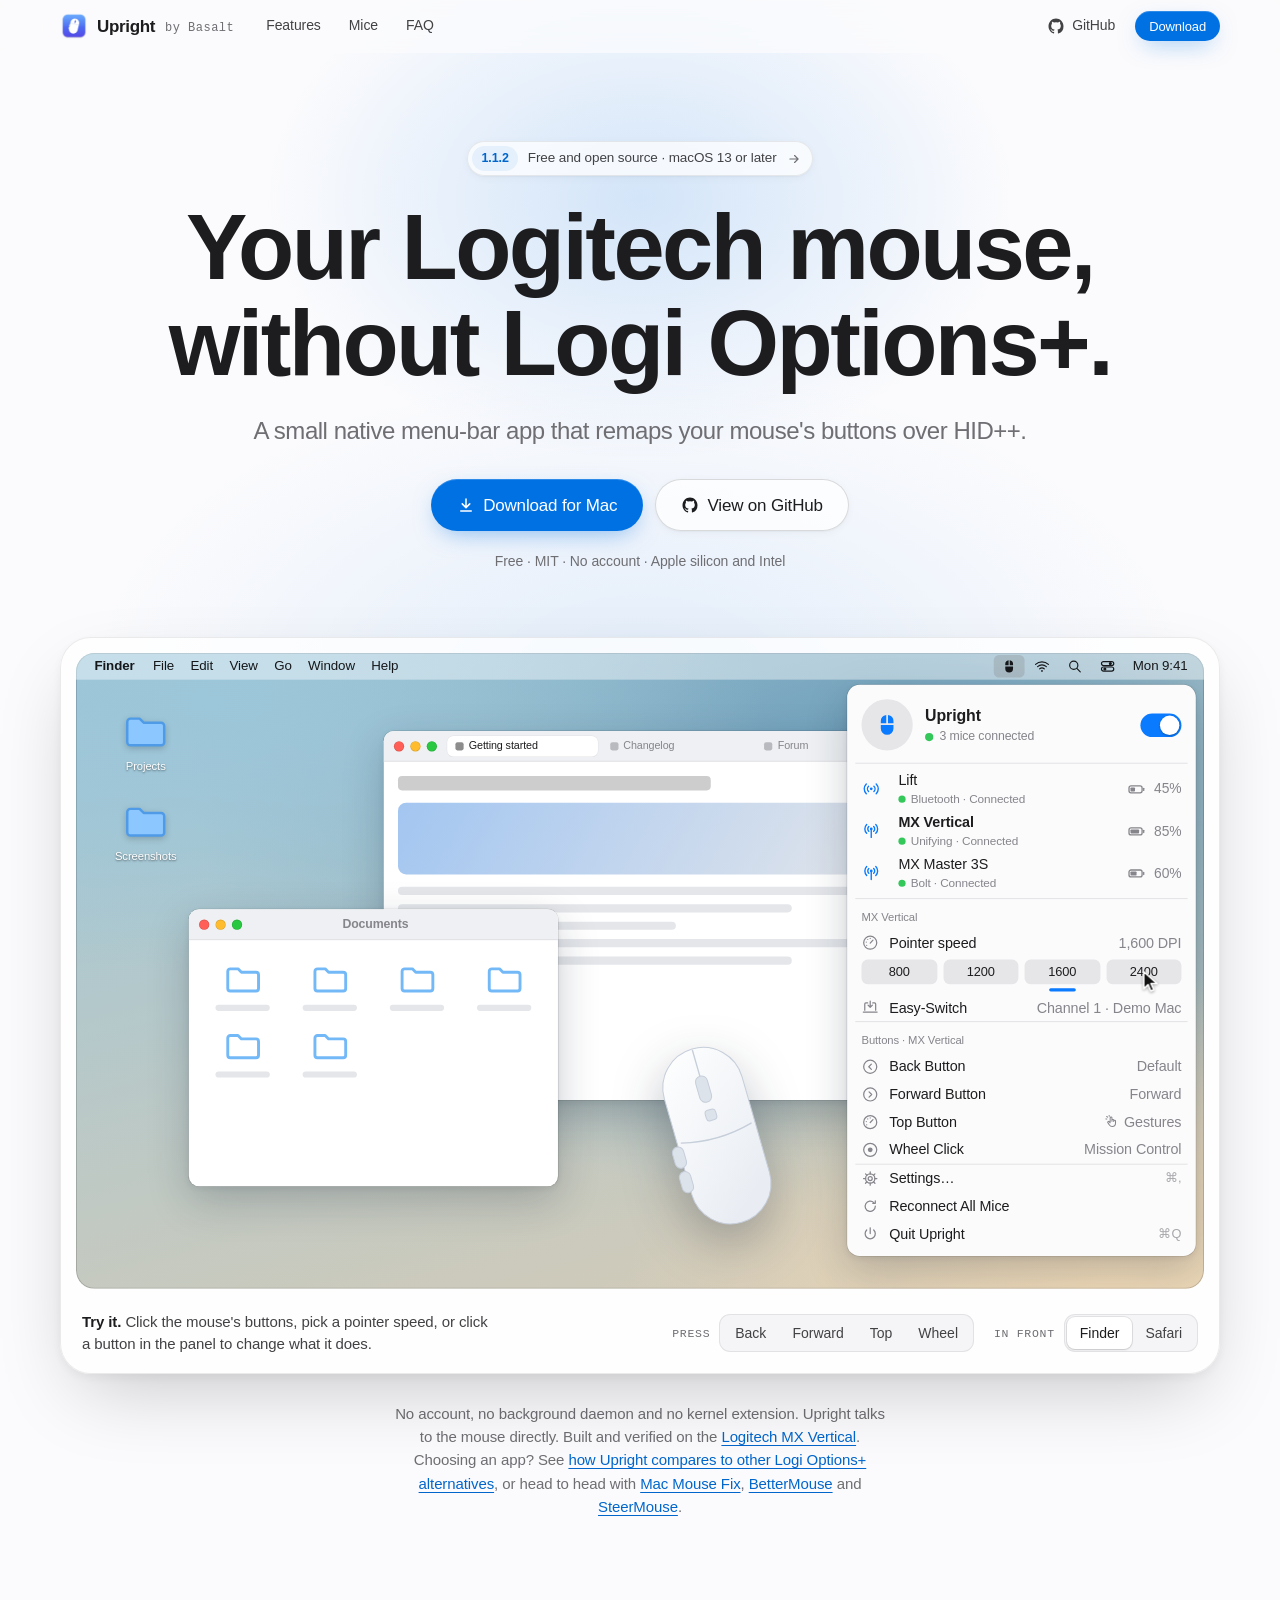
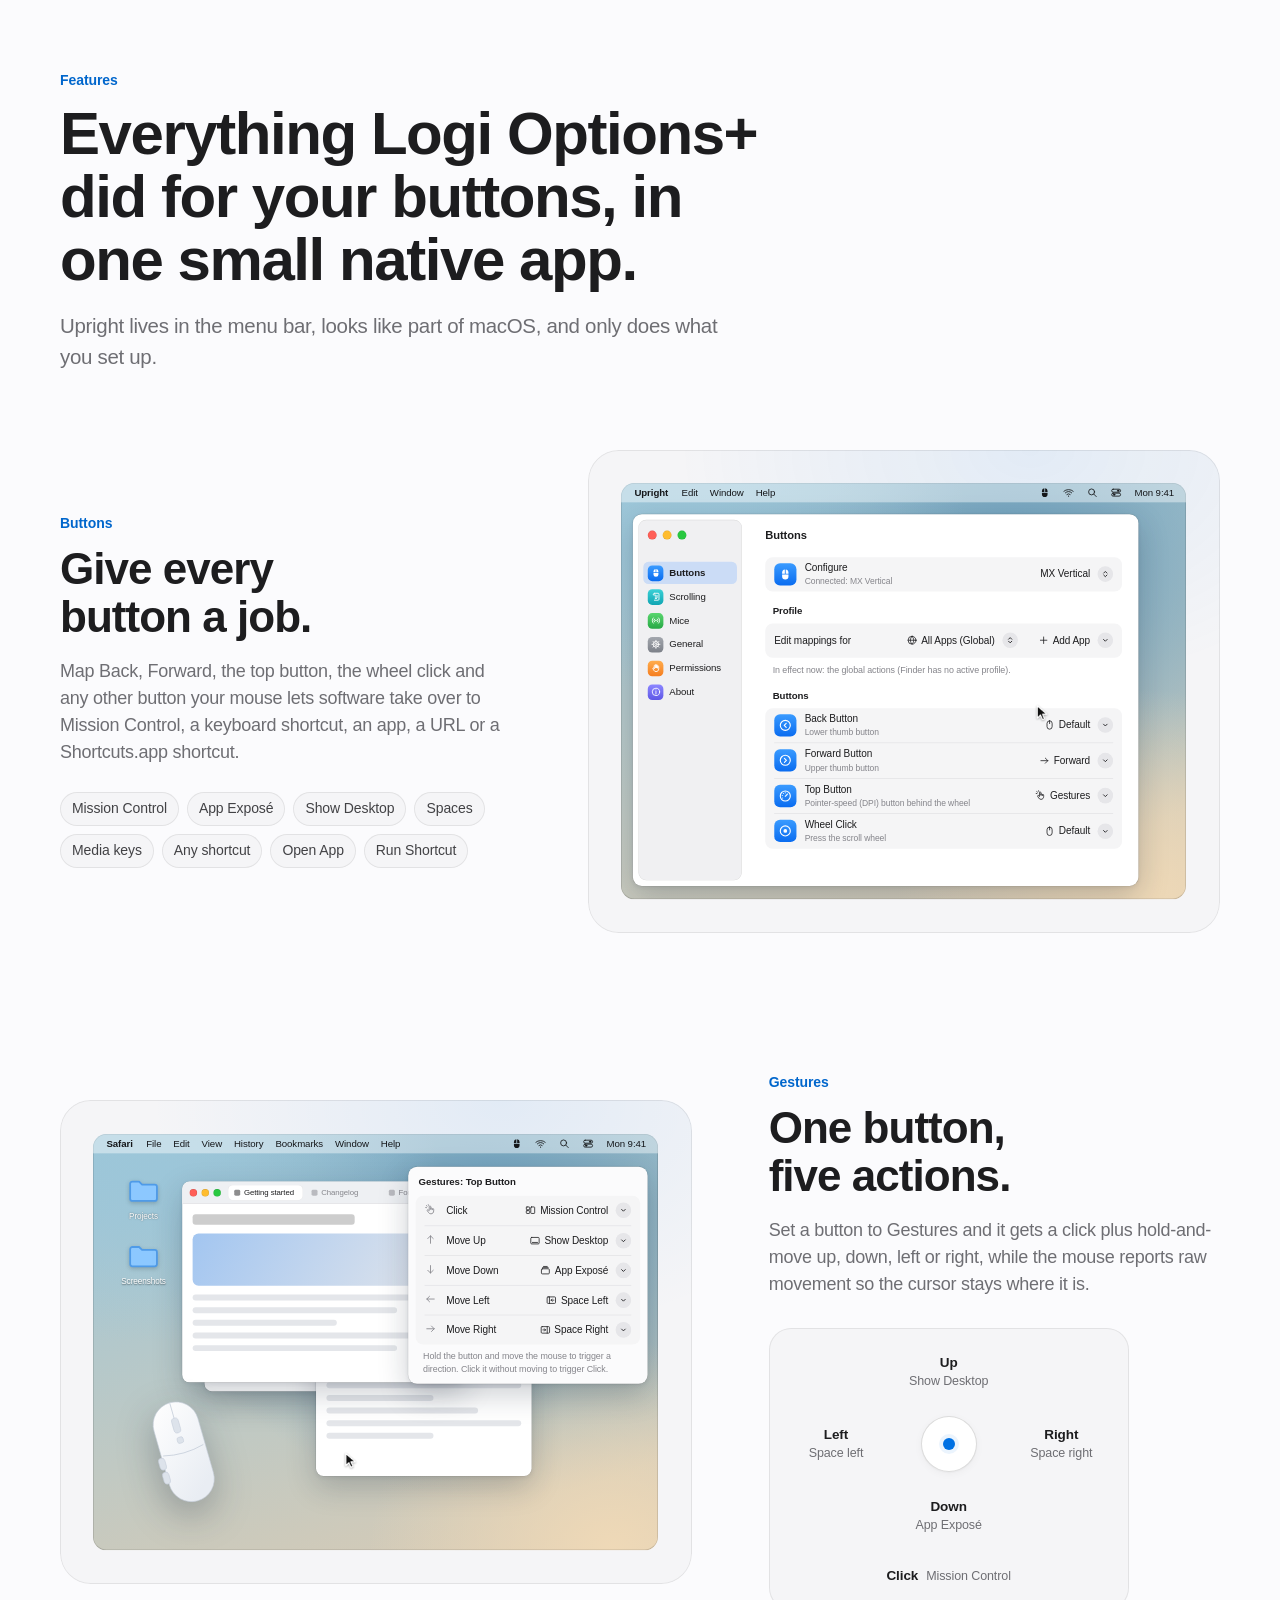
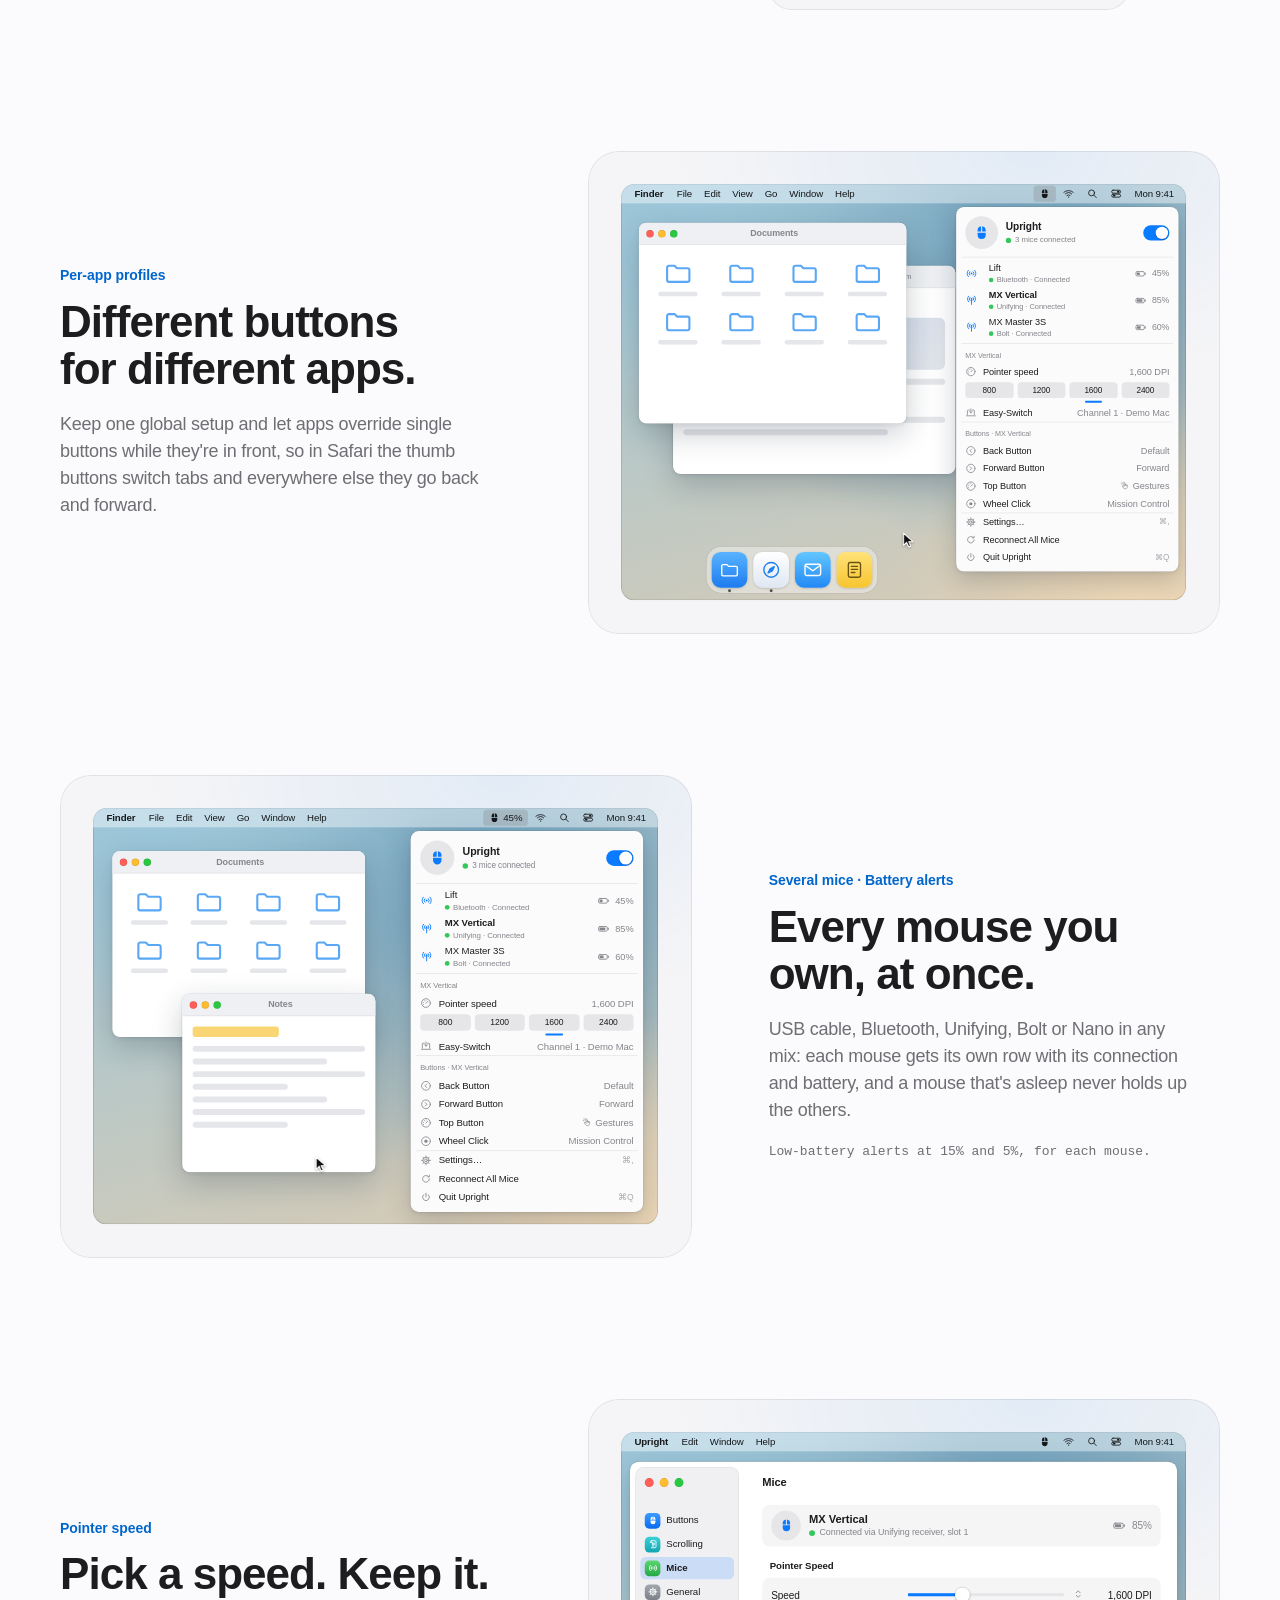
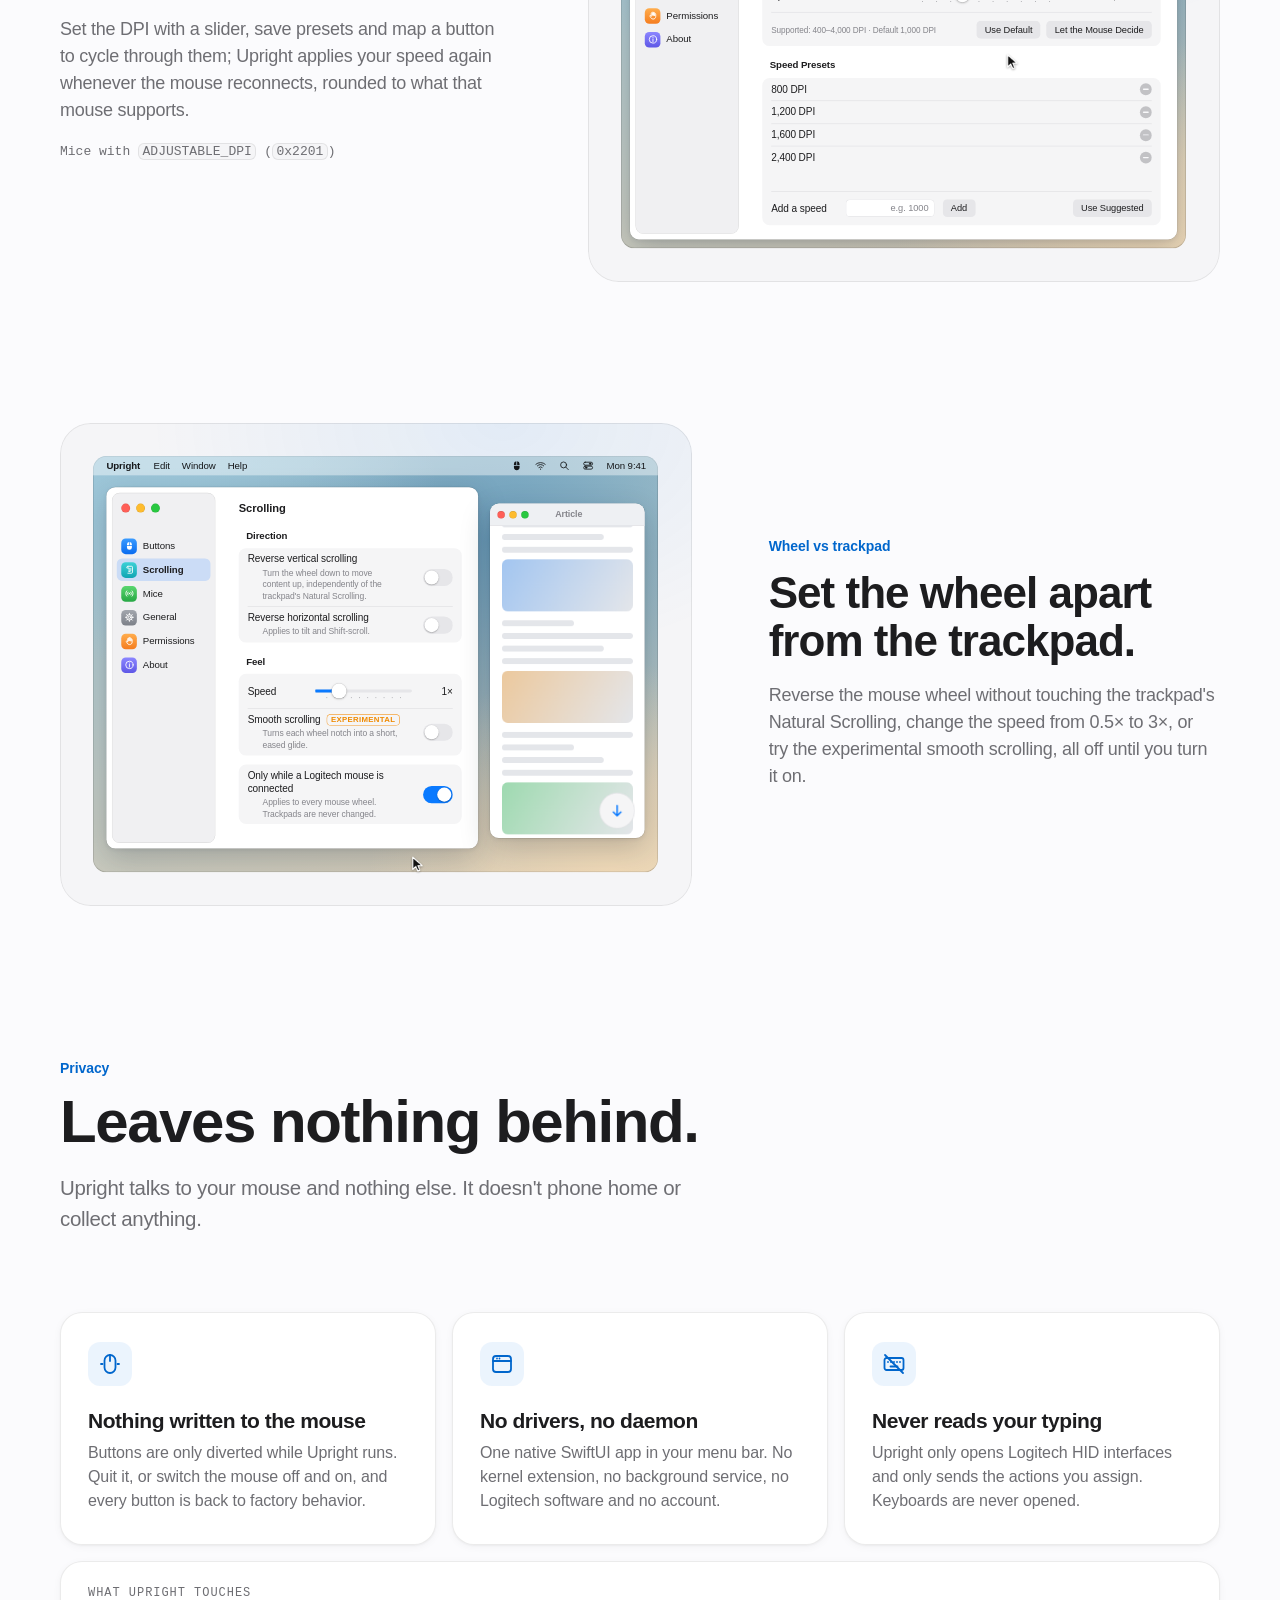
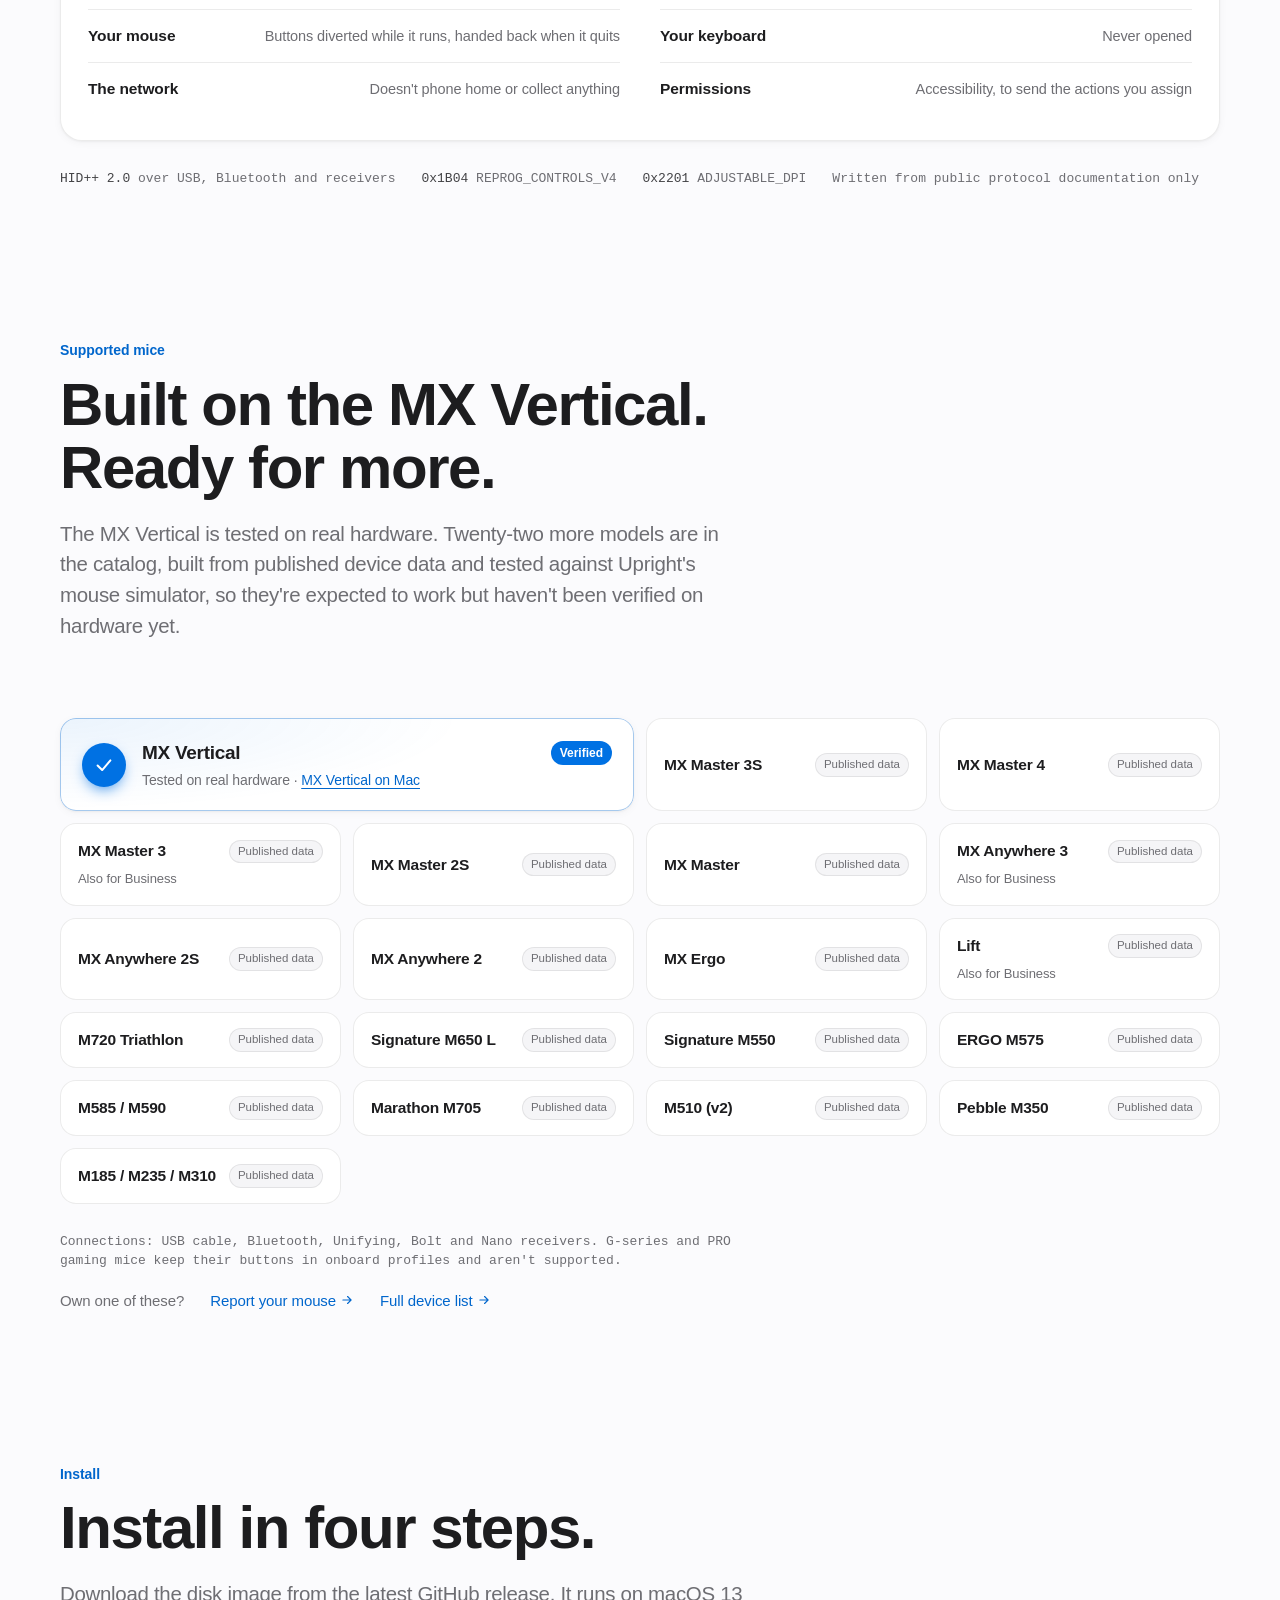
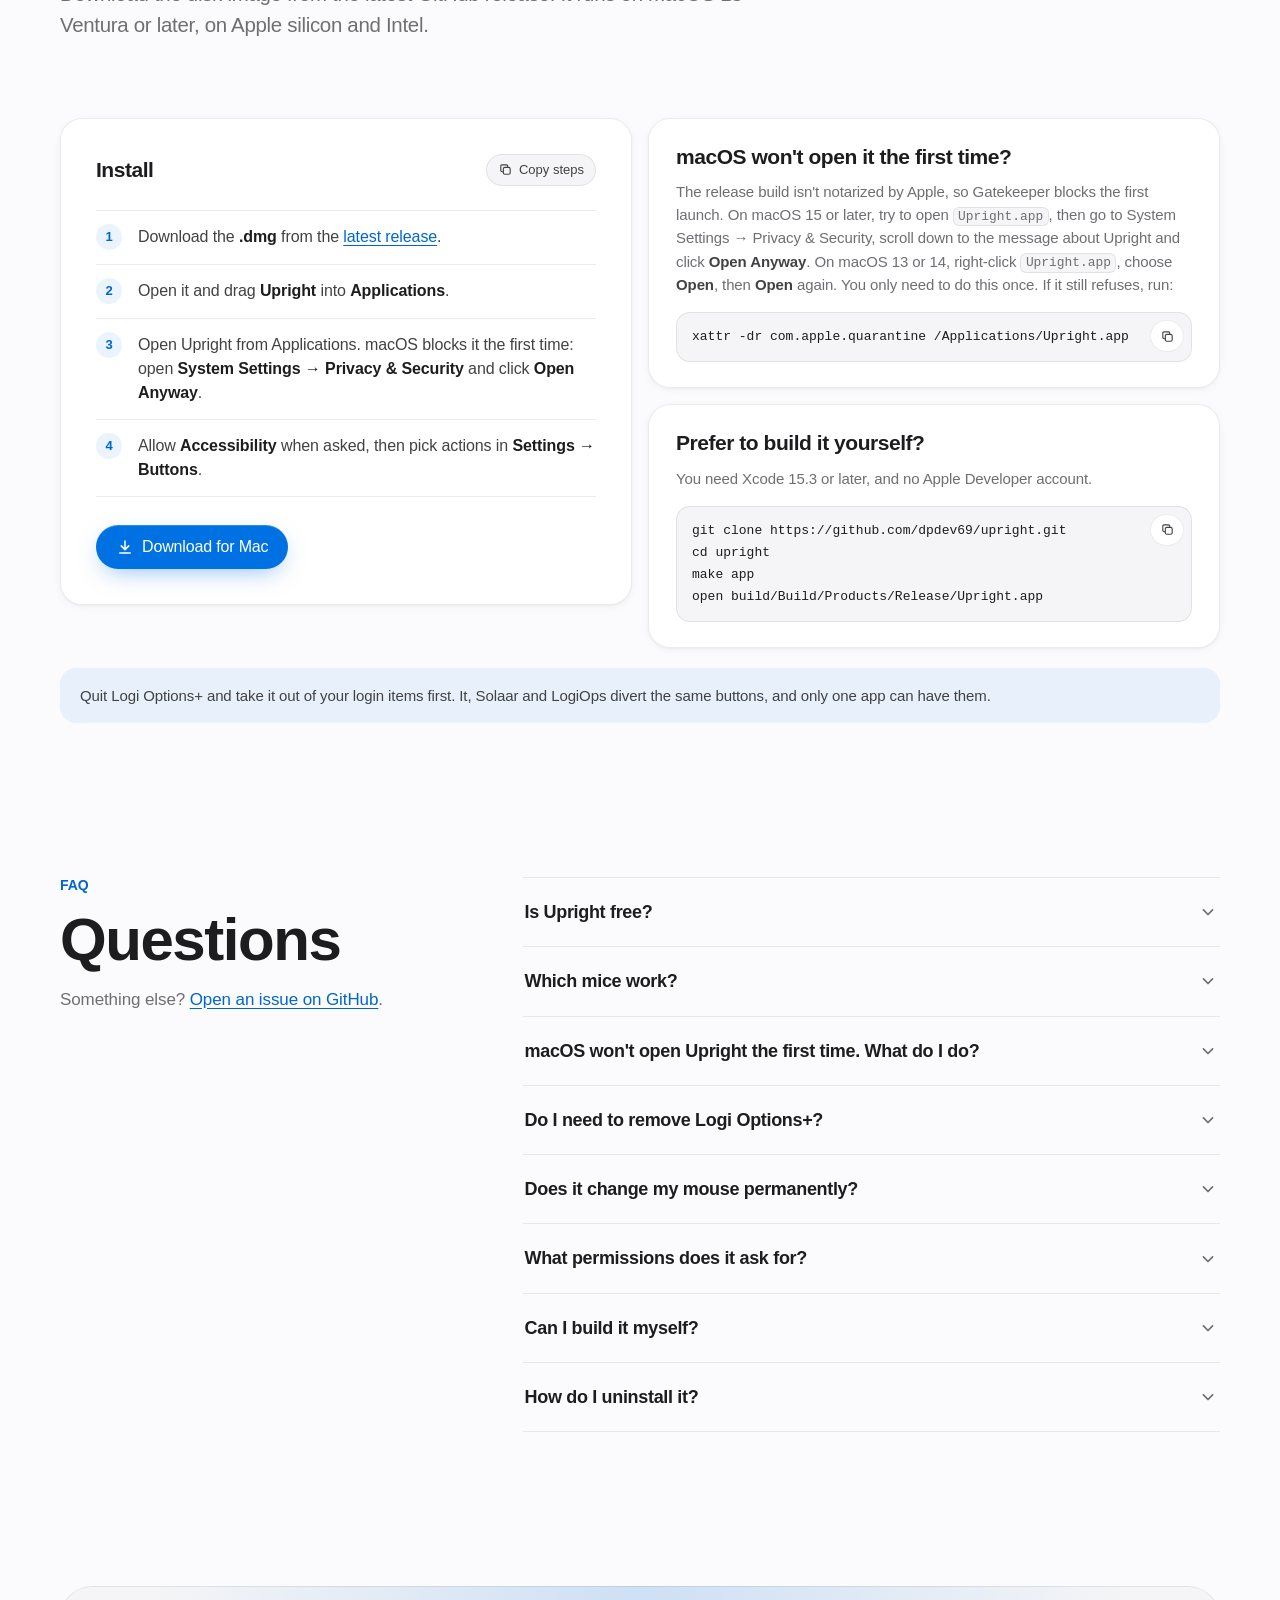
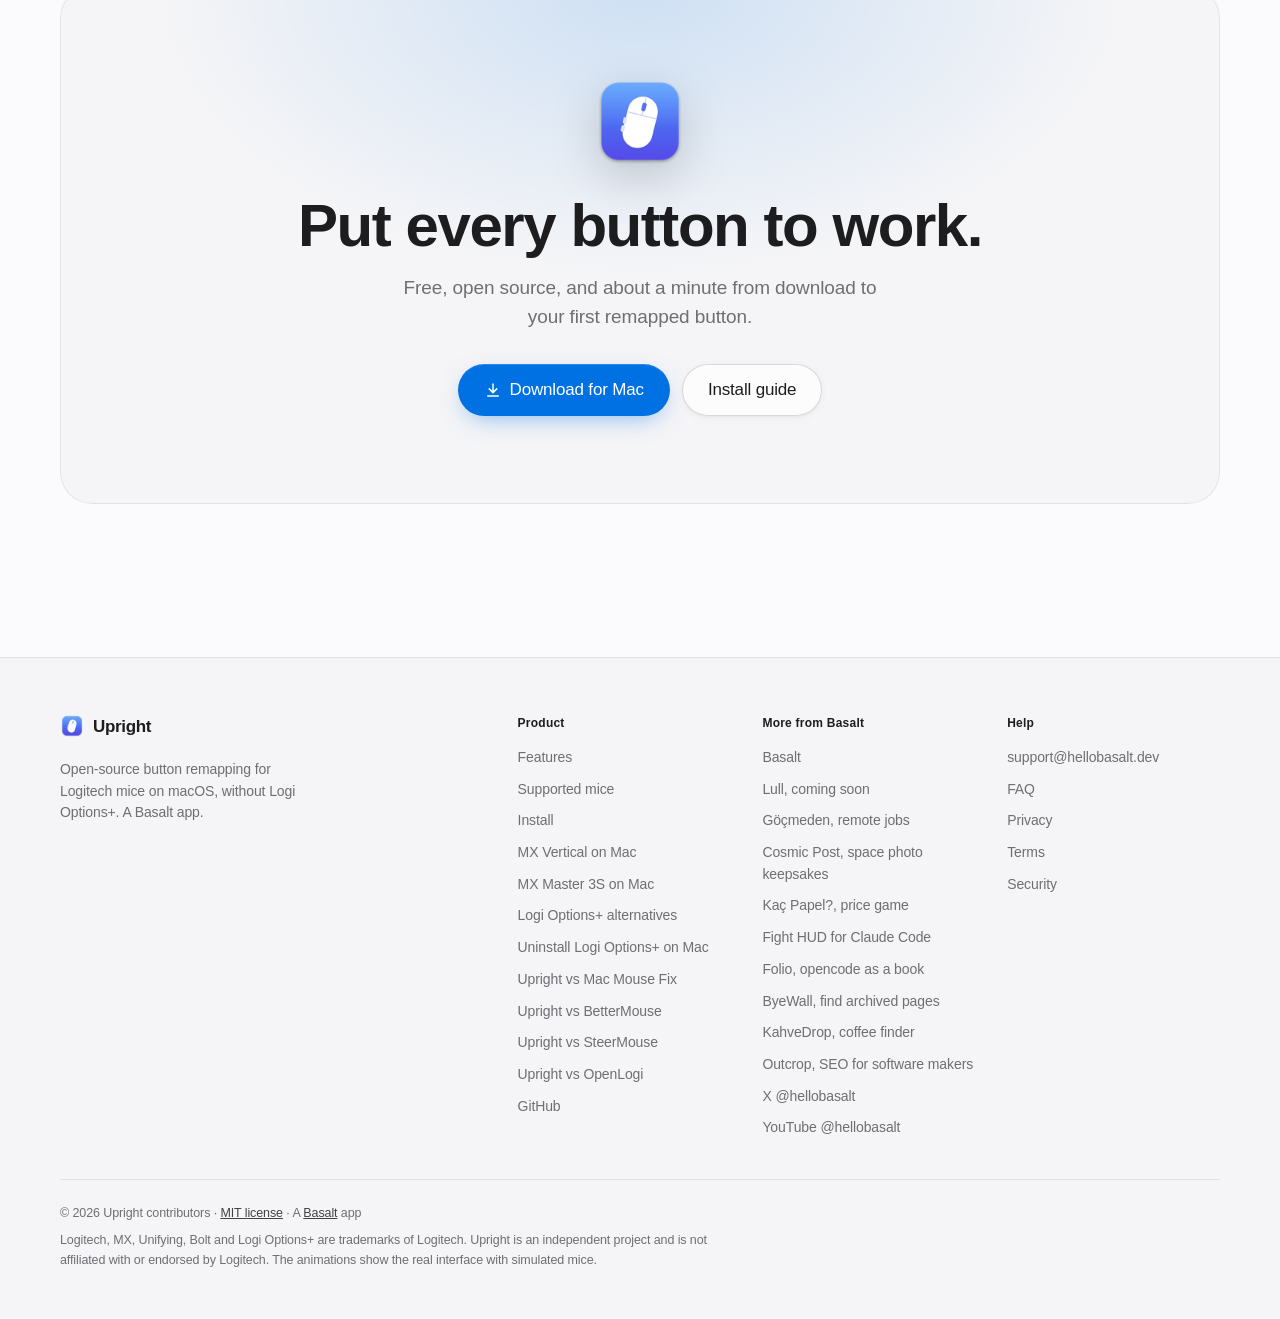
==== commit 583fd2ee: "Site: guide to uninstalling Logi Options+ on a Mac, linked from home, alternatives, sitemap and llms" ====
--- a/site/index.html
+++ b/site/index.html
@@ -4,7 +4,7 @@
 <meta charset="utf-8">
 <meta name="viewport" content="width=device-width, initial-scale=1, viewport-fit=cover">
 <title>Upright: a free Logi Options+ alternative for Mac</title>
-<meta name="description" content="Remap your Logitech mouse's buttons on a Mac without Logi Options+. Upright is a free, open-source menu-bar app with gestures, per-app profiles and DPI.">
+<meta name="description" content="Remap Logitech mouse buttons on a Mac without Logi Options+. Upright is free, open-source Logitech mouse software for Mac: gestures, per-app profiles, DPI.">
 <meta name="color-scheme" content="light dark">
 <meta name="theme-color" content="#fbfbfd" media="(prefers-color-scheme: light)">
 <meta name="theme-color" content="#000000" media="(prefers-color-scheme: dark)">
@@ -32,7 +32,7 @@
 <script>document.documentElement.classList.add('js');</script>
 <script type="application/ld+json">{"@context": "https://schema.org", "@type": "SoftwareApplication", "name": "Upright", "description": "A free, open-source macOS menu-bar app that remaps the buttons on Logitech mice over HID++, without Logi Options+.", "applicationCategory": "UtilitiesApplication", "operatingSystem": "macOS 13 or later", "softwareVersion": "1.1.2", "url": "https://upright.hellobasalt.dev/", "downloadUrl": "https://github.com/dpdev69/upright/releases/latest", "installUrl": "https://github.com/dpdev69/upright/releases/latest", "image": "https://upright.hellobasalt.dev/assets/og-image.png", "screenshot": "https://upright.hellobasalt.dev/assets/og-image.png", "license": "https://opensource.org/licenses/MIT", "isAccessibleForFree": true, "offers": {"@type": "Offer", "price": "0", "priceCurrency": "USD"}, "author": {"@type": "Organization", "name": "Upright contributors", "url": "https://github.com/dpdev69/upright"}, "publisher": {"@type": "Organization", "@id": "https://hellobasalt.dev/#org", "name": "Basalt Studio", "alternateName": "Basalt", "url": "https://hellobasalt.dev/", "sameAs": ["https://x.com/hellobasalt", "https://www.youtube.com/@hellobasalt"]}, "sameAs": ["https://github.com/dpdev69/upright"]}</script>
 <script type="application/ld+json">{"@context": "https://schema.org", "@type": "WebSite", "name": "Upright", "url": "https://upright.hellobasalt.dev/"}</script>
-<script type="application/ld+json">{"@context": "https://schema.org", "@type": "FAQPage", "mainEntity": [{"@type": "Question", "name": "Is Upright free?", "acceptedAnswer": {"@type": "Answer", "text": "Yes. It's open source under the MIT license, with no account and no subscription."}}, {"@type": "Question", "name": "Which mice work?", "acceptedAnswer": {"@type": "Answer", "text": "The MX Vertical is verified on real hardware. Other Logitech mice that speak HID++ 2.0 and have programmable buttons are expected to work, including the MX Master, MX Anywhere, MX Ergo and Lift families, but they haven't been verified on hardware yet. Upright decides by what a mouse answers, not by its name, so mice outside the catalog can work too."}}, {"@type": "Question", "name": "macOS won't open Upright the first time. What do I do?", "acceptedAnswer": {"@type": "Answer", "text": "A build that isn't notarized is blocked by Gatekeeper on first launch. On macOS 15 or later, try to open Upright.app, then go to System Settings, Privacy & Security, scroll down to the message about Upright and click Open Anyway. On macOS 13 or 14, right-click Upright.app, choose Open, then Open again. You only need to do this once."}}, {"@type": "Question", "name": "Do I need to remove Logi Options+?", "acceptedAnswer": {"@type": "Answer", "text": "Quit it and take it out of your login items while you use Upright. Logi Options+, Solaar and LogiOps divert the same buttons, and only one app can have them."}}, {"@type": "Question", "name": "Does it change my mouse permanently?", "acceptedAnswer": {"@type": "Answer", "text": "No. Nothing is written to the mouse's memory. Quit Upright and your buttons go back to normal straight away."}}, {"@type": "Question", "name": "What permissions does it ask for?", "acceptedAnswer": {"@type": "Answer", "text": "Accessibility, to send the shortcuts, clicks and media keys your buttons are mapped to. Input Monitoring only if macOS hides a mouse over Bluetooth. Mission Control actions, opening apps and pointer speed work without either."}}, {"@type": "Question", "name": "Can I build it myself?", "acceptedAnswer": {"@type": "Answer", "text": "Yes. Open Upright.xcodeproj in Xcode 15.3 or later and press ⌘R. You don't need an Apple Developer account."}}, {"@type": "Question", "name": "How do I uninstall it?", "acceptedAnswer": {"@type": "Answer", "text": "Turn off Open at login in Settings → General if you turned it on, quit Upright and delete Upright.app. Nothing was written to the mouse, so there's nothing to undo there. The install guide also shows how to remove its settings."}}]}</script>
+<script type="application/ld+json">{"@context": "https://schema.org", "@type": "FAQPage", "mainEntity": [{"@type": "Question", "name": "Is Upright free?", "acceptedAnswer": {"@type": "Answer", "text": "Yes. It's open source under the MIT license, with no account and no subscription."}}, {"@type": "Question", "name": "Which mice work?", "acceptedAnswer": {"@type": "Answer", "text": "The MX Vertical is verified on real hardware. Other Logitech mice that speak HID++ 2.0 and have programmable buttons are expected to work, including the MX Master, MX Anywhere, MX Ergo and Lift families, but they haven't been verified on hardware yet. Upright decides by what a mouse answers, not by its name, so mice outside the catalog can work too."}}, {"@type": "Question", "name": "macOS won't open Upright the first time. What do I do?", "acceptedAnswer": {"@type": "Answer", "text": "A build that isn't notarized is blocked by Gatekeeper on first launch. On macOS 15 or later, try to open Upright.app, then go to System Settings, Privacy & Security, scroll down to the message about Upright and click Open Anyway. On macOS 13 or 14, right-click Upright.app, choose Open, then Open again. You only need to do this once."}}, {"@type": "Question", "name": "Do I need to remove Logi Options+?", "acceptedAnswer": {"@type": "Answer", "text": "Quit it and take it out of your login items while you use Upright. Logi Options+, Solaar and LogiOps divert the same buttons, and only one app can have them. If you would rather remove it completely, see our guide to uninstalling Logi Options+ on a Mac."}}, {"@type": "Question", "name": "Does it change my mouse permanently?", "acceptedAnswer": {"@type": "Answer", "text": "No. Nothing is written to the mouse's memory. Quit Upright and your buttons go back to normal straight away."}}, {"@type": "Question", "name": "What permissions does it ask for?", "acceptedAnswer": {"@type": "Answer", "text": "Accessibility, to send the shortcuts, clicks and media keys your buttons are mapped to. Input Monitoring only if macOS hides a mouse over Bluetooth. Mission Control actions, opening apps and pointer speed work without either."}}, {"@type": "Question", "name": "Can I build it myself?", "acceptedAnswer": {"@type": "Answer", "text": "Yes. Open Upright.xcodeproj in Xcode 15.3 or later and press ⌘R. You don't need an Apple Developer account."}}, {"@type": "Question", "name": "How do I uninstall it?", "acceptedAnswer": {"@type": "Answer", "text": "Turn off Open at login in Settings → General if you turned it on, quit Upright and delete Upright.app. Nothing was written to the mouse, so there's nothing to undo there. The install guide also shows how to remove its settings."}}]}</script>
 </head>
 <body>
 <a class="skip" href="#main">Skip to content</a>
@@ -387,7 +387,7 @@
         </details>
         <details>
           <summary>Do I need to remove Logi Options+?<svg aria-hidden="true"><use href="#i-chevron"/></svg></summary>
-          <div class="faq-a"><p>Quit it and take it out of your login items while you use Upright. Logi Options+, Solaar and LogiOps divert the same buttons, and only one app can have them.</p></div>
+          <div class="faq-a"><p>Quit it and take it out of your login items while you use Upright. Logi Options+, Solaar and LogiOps divert the same buttons, and only one app can have them. If you would rather remove it completely, here is <a href="uninstall-logi-options-mac">how to uninstall Logi Options+ on a Mac</a>.</p></div>
         </details>
         <details>
           <summary>Does it change my mouse permanently?<svg aria-hidden="true"><use href="#i-chevron"/></svg></summary>
@@ -442,6 +442,7 @@
         <a href="mx-vertical">MX Vertical on Mac</a>
         <a href="mx-master-3s-mac-without-options">MX Master 3S on Mac</a>
         <a href="logi-options-alternatives">Logi Options+ alternatives</a>
+        <a href="uninstall-logi-options-mac">Uninstall Logi Options+ on Mac</a>
         <a href="upright-vs-mac-mouse-fix">Upright vs Mac Mouse Fix</a>
         <a href="upright-vs-bettermouse">Upright vs BetterMouse</a>
         <a href="upright-vs-steermouse">Upright vs SteerMouse</a>
--- a/site/assets/site.css
+++ b/site/assets/site.css
@@ -991,7 +991,8 @@
   color: var(--ink);
 }
 .doc-body p { margin: 14px 0 0; }
-.doc-body ul { margin: 14px 0 0; padding-left: 1.2em; }
+.doc-body ul, .doc-body ol { margin: 14px 0 0; padding-left: 1.4em; }
+.doc-body li code { overflow-wrap: anywhere; }
 .doc-body li { margin-top: 10px; }
 .doc-body li::marker { color: var(--ink-3); }
 .doc-body b { color: var(--ink); font-weight: 600; }
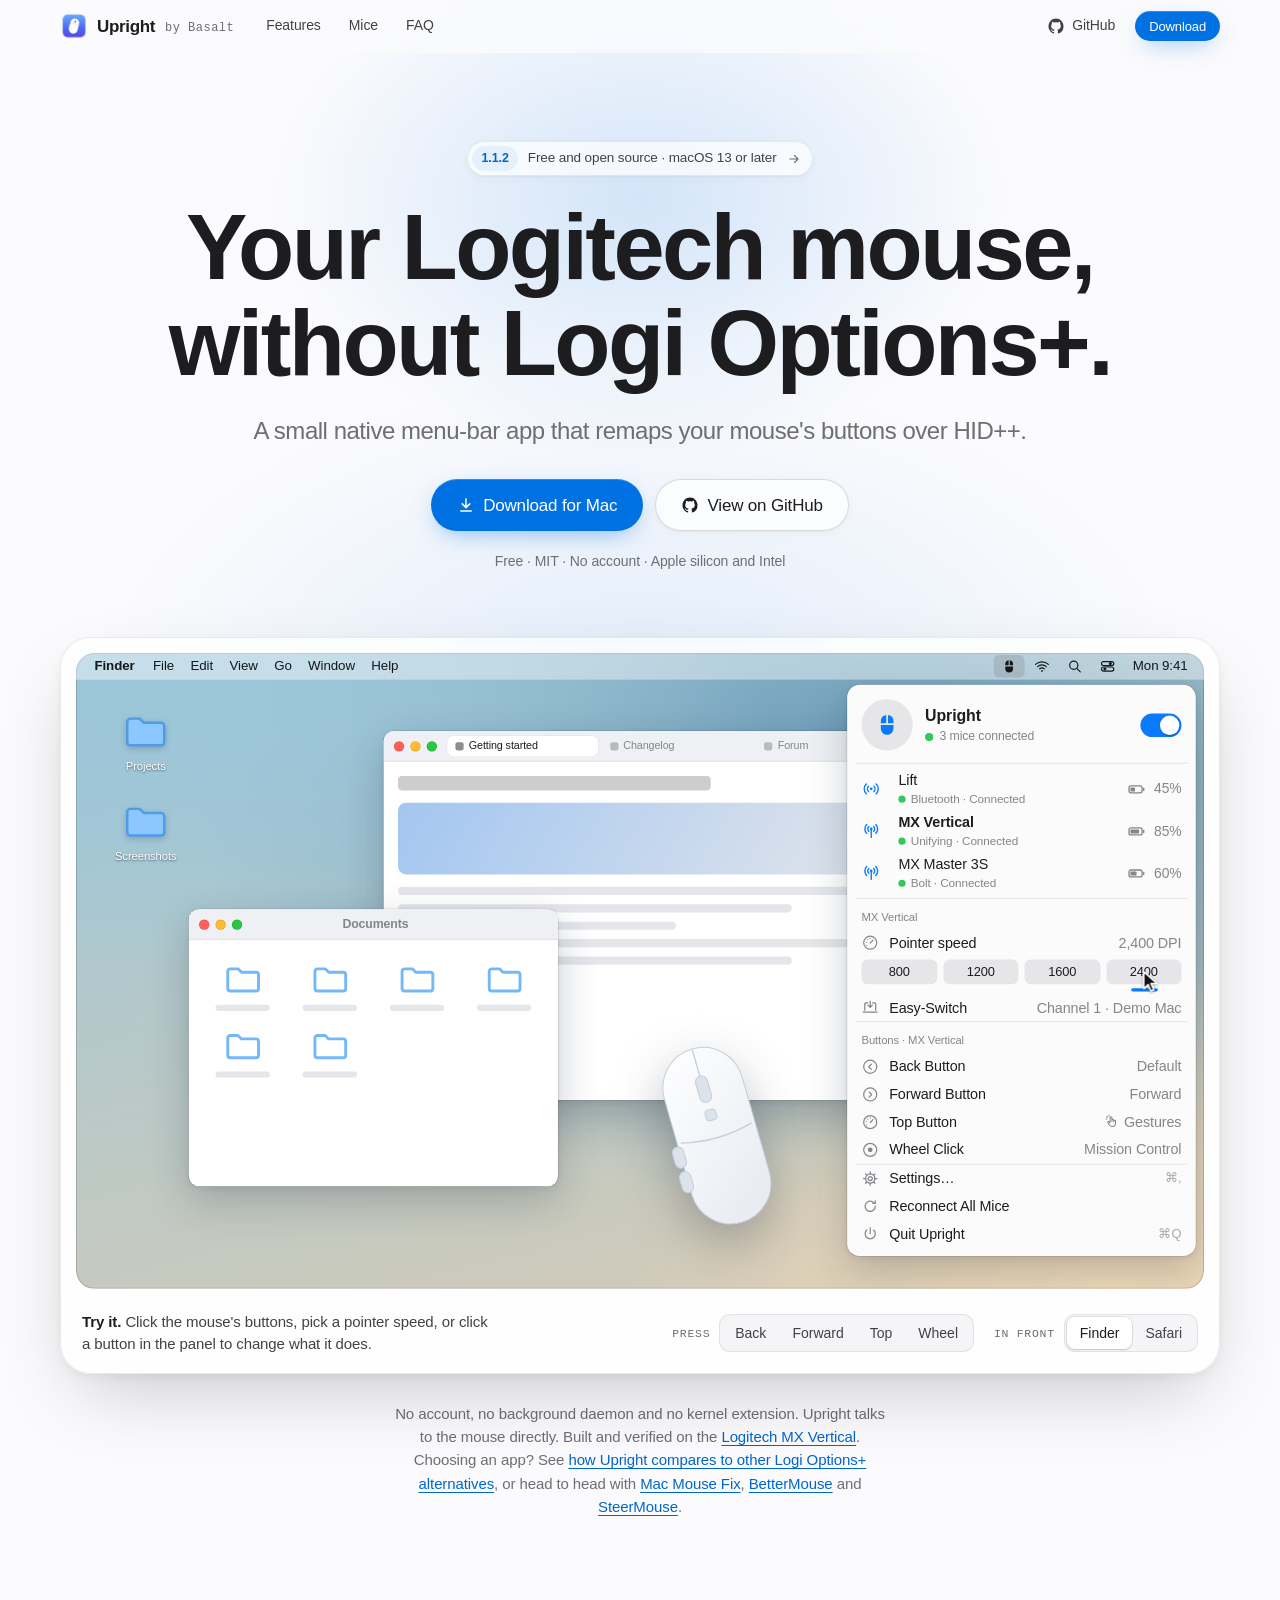
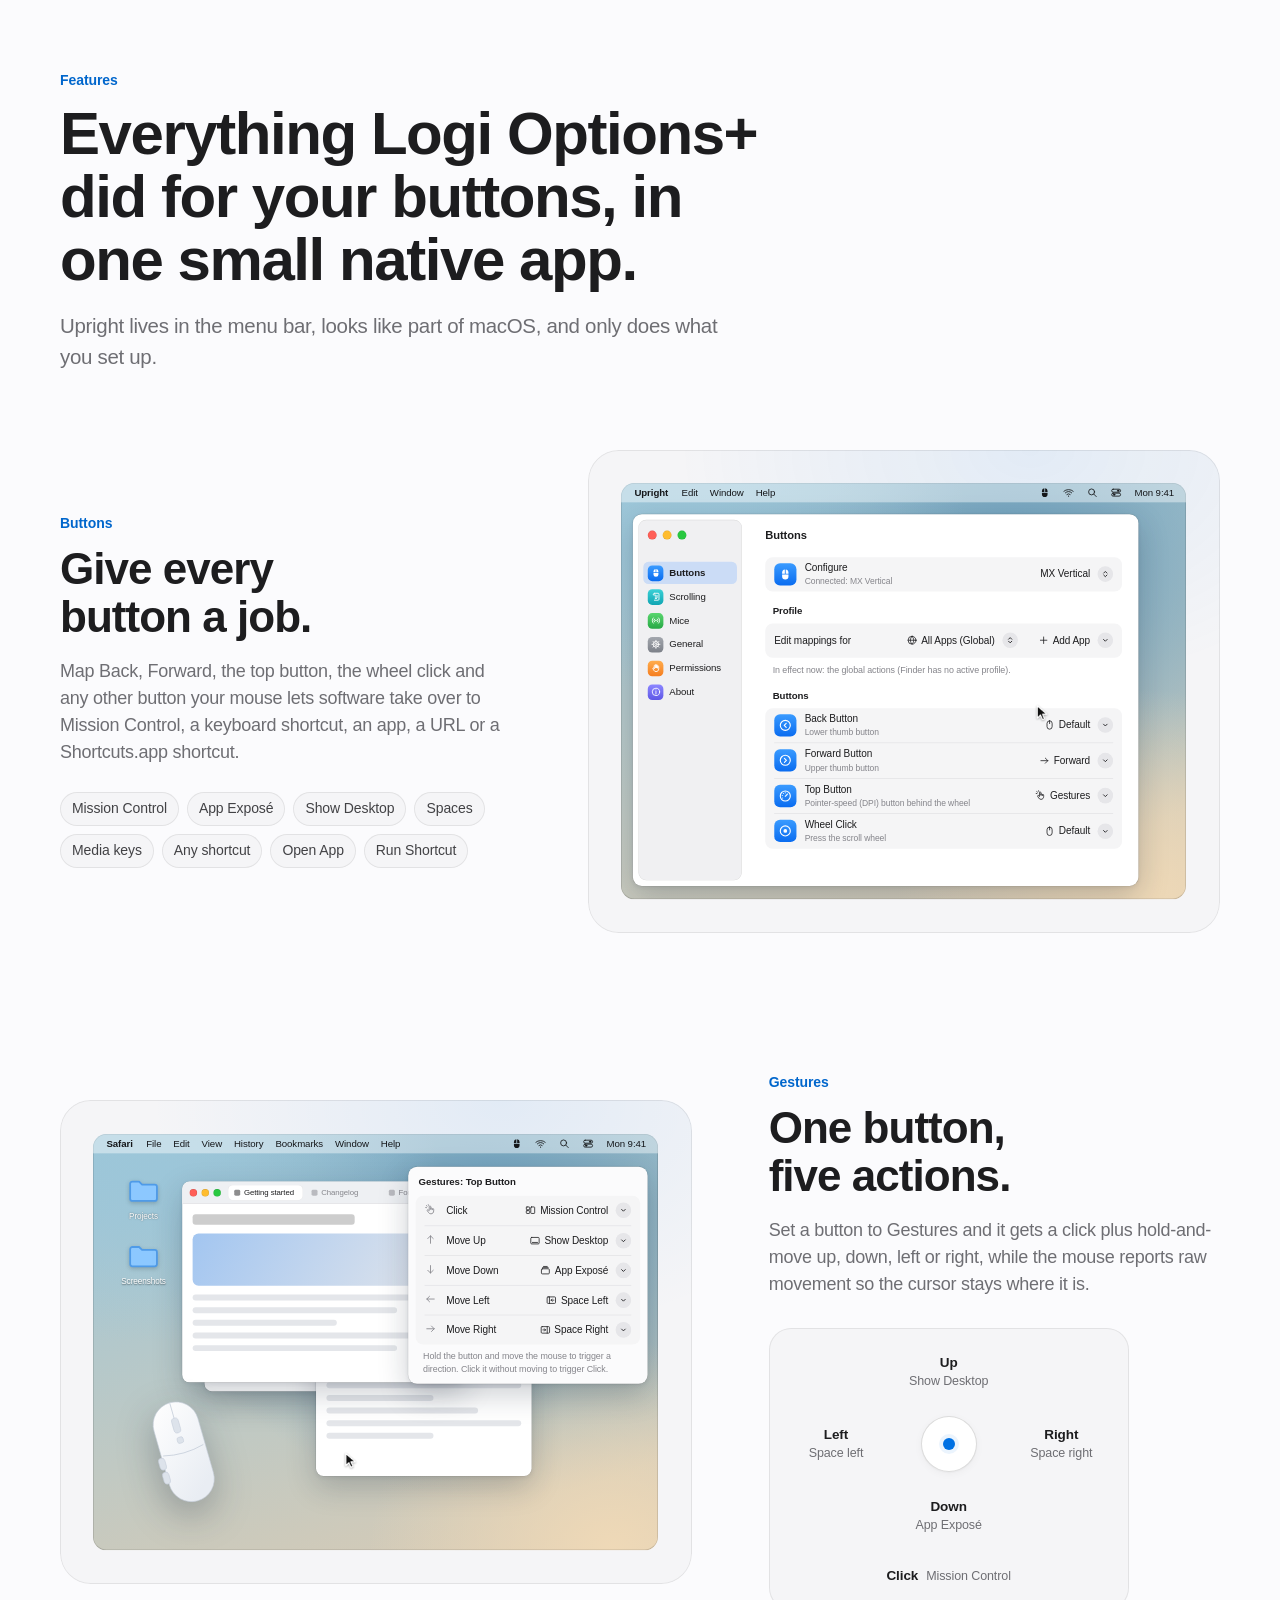
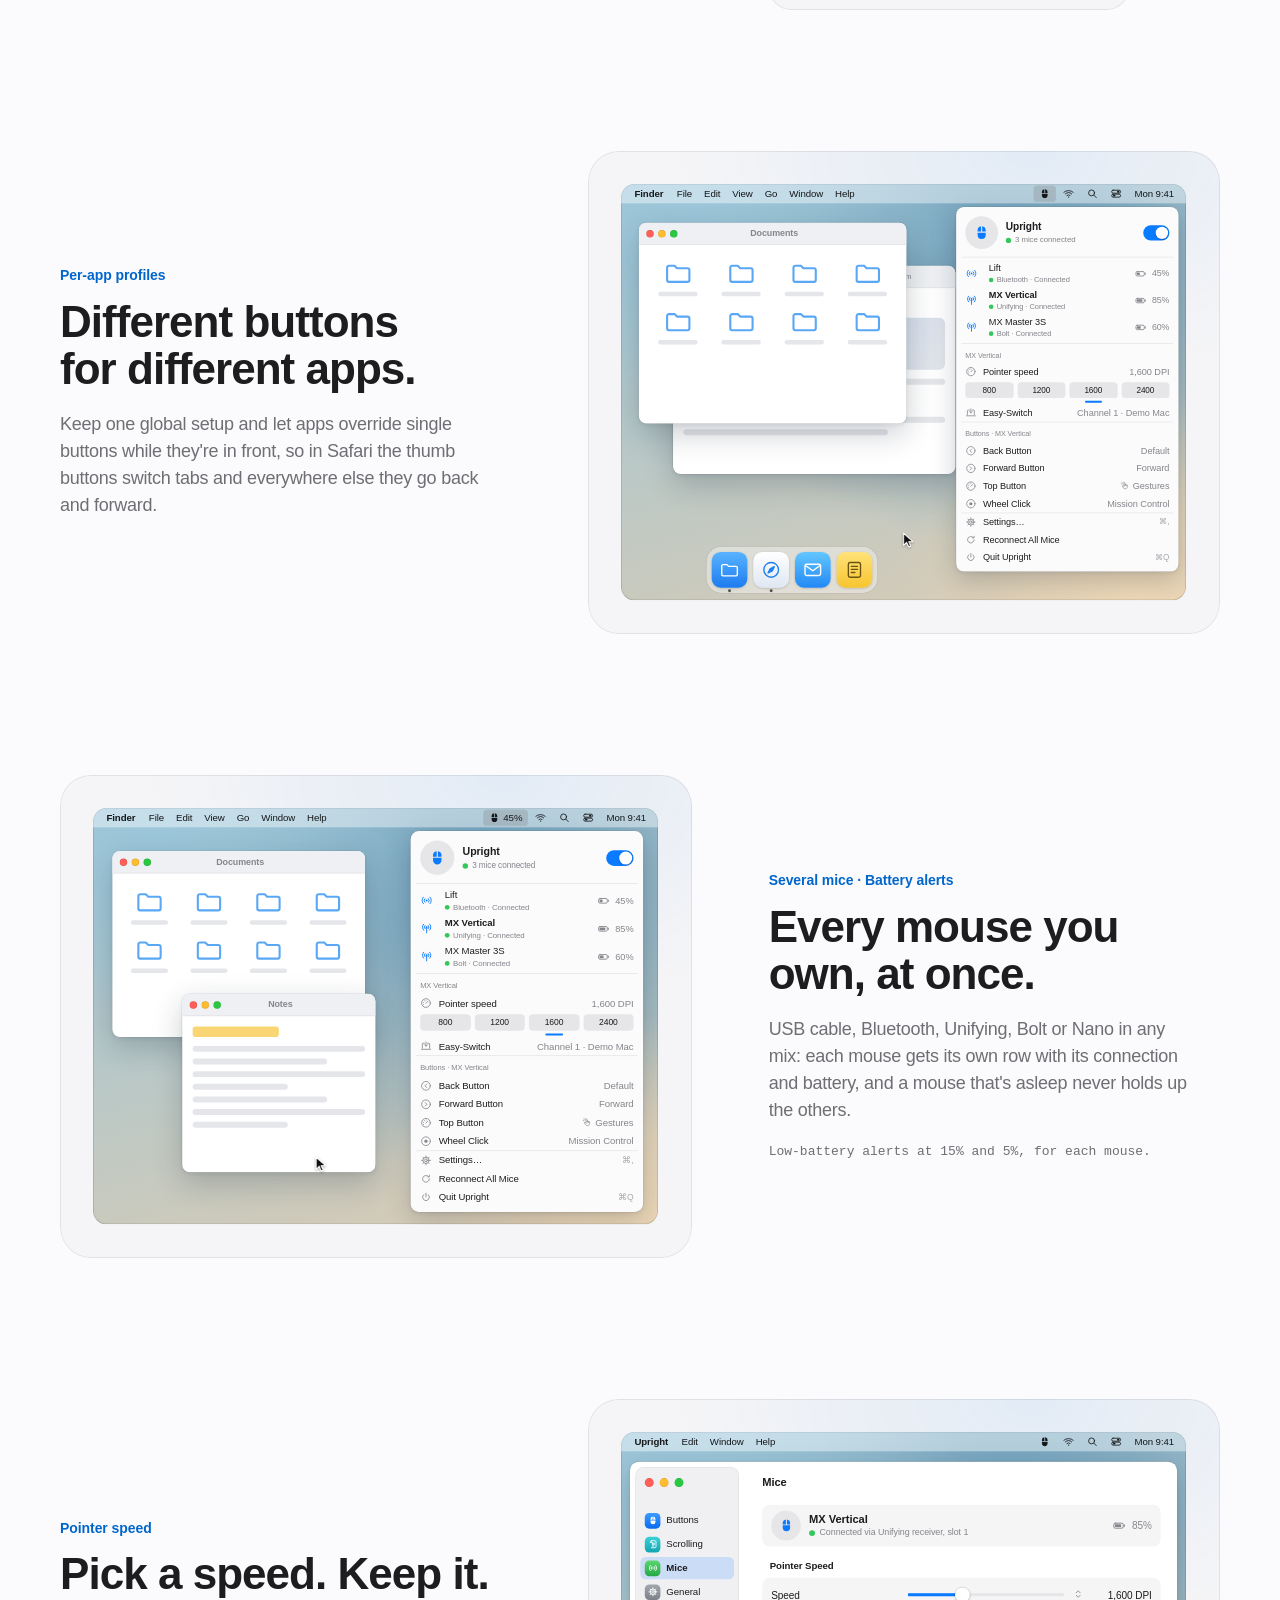
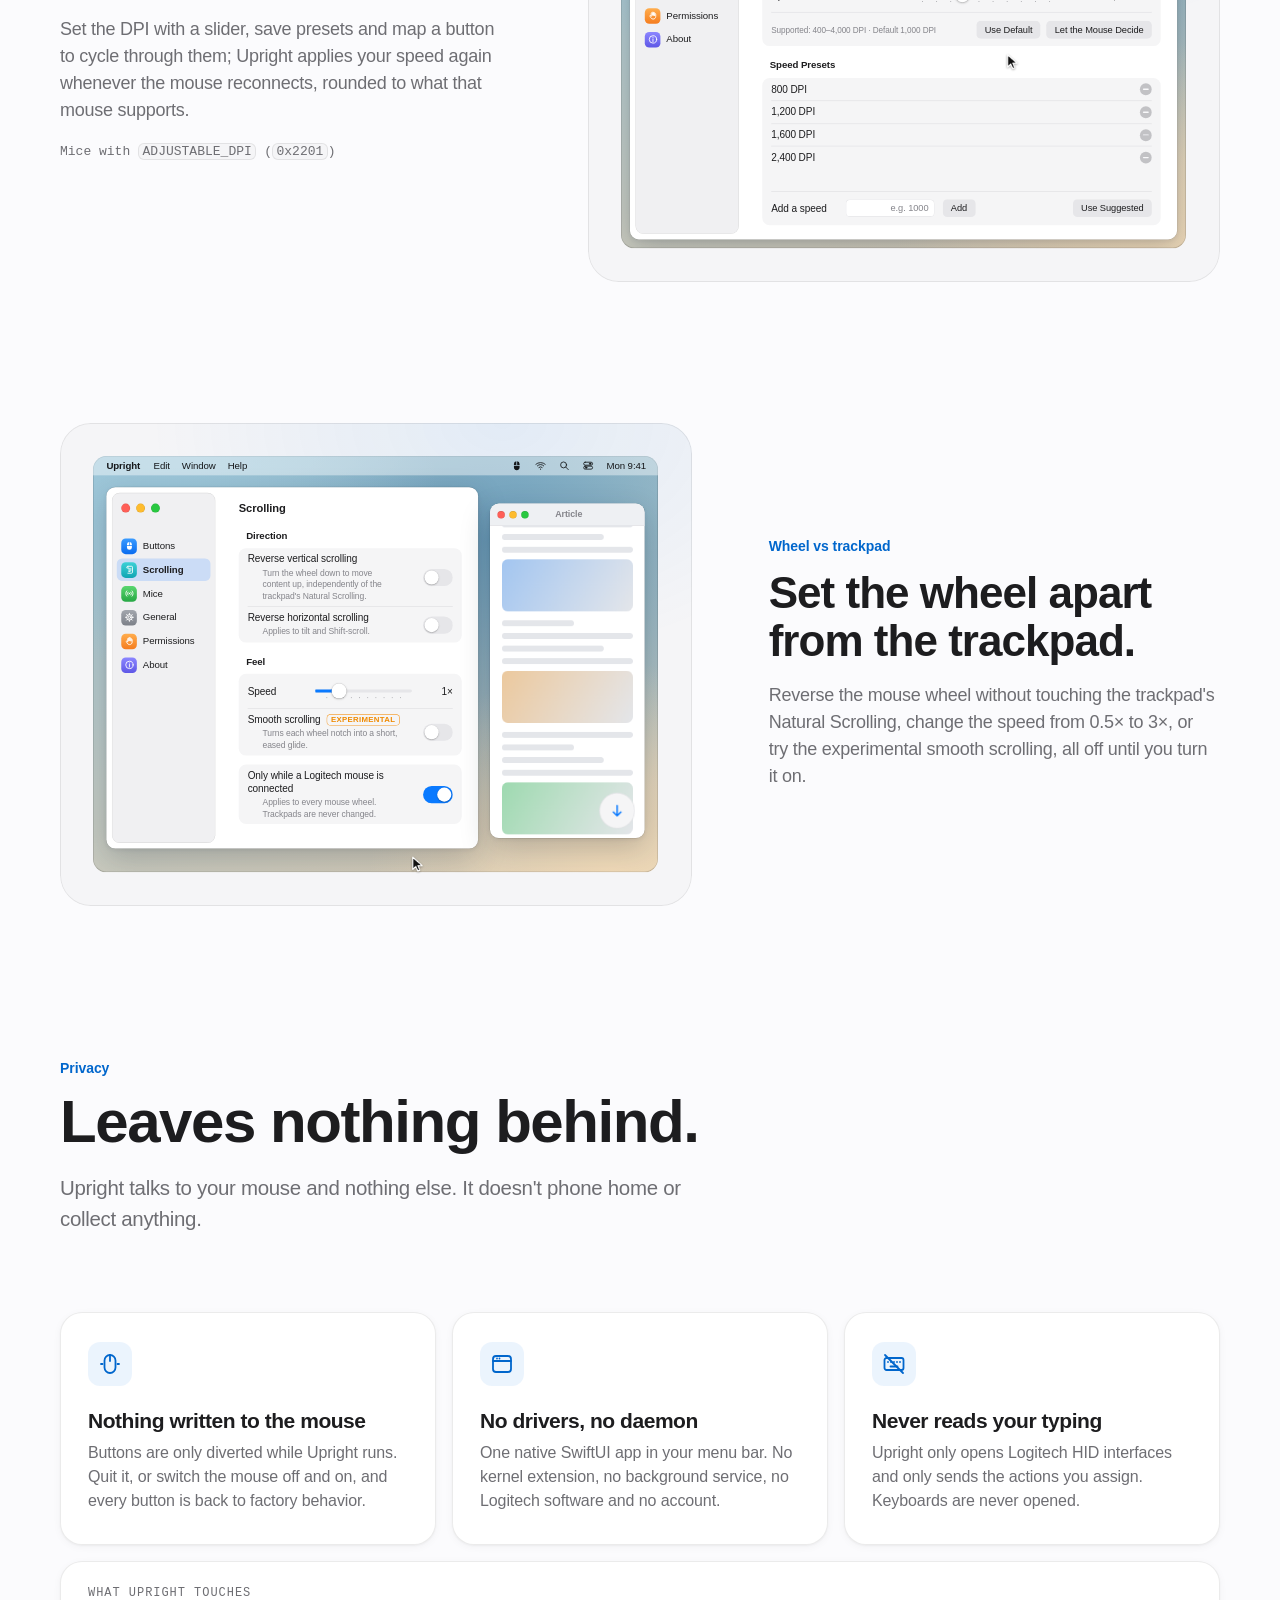
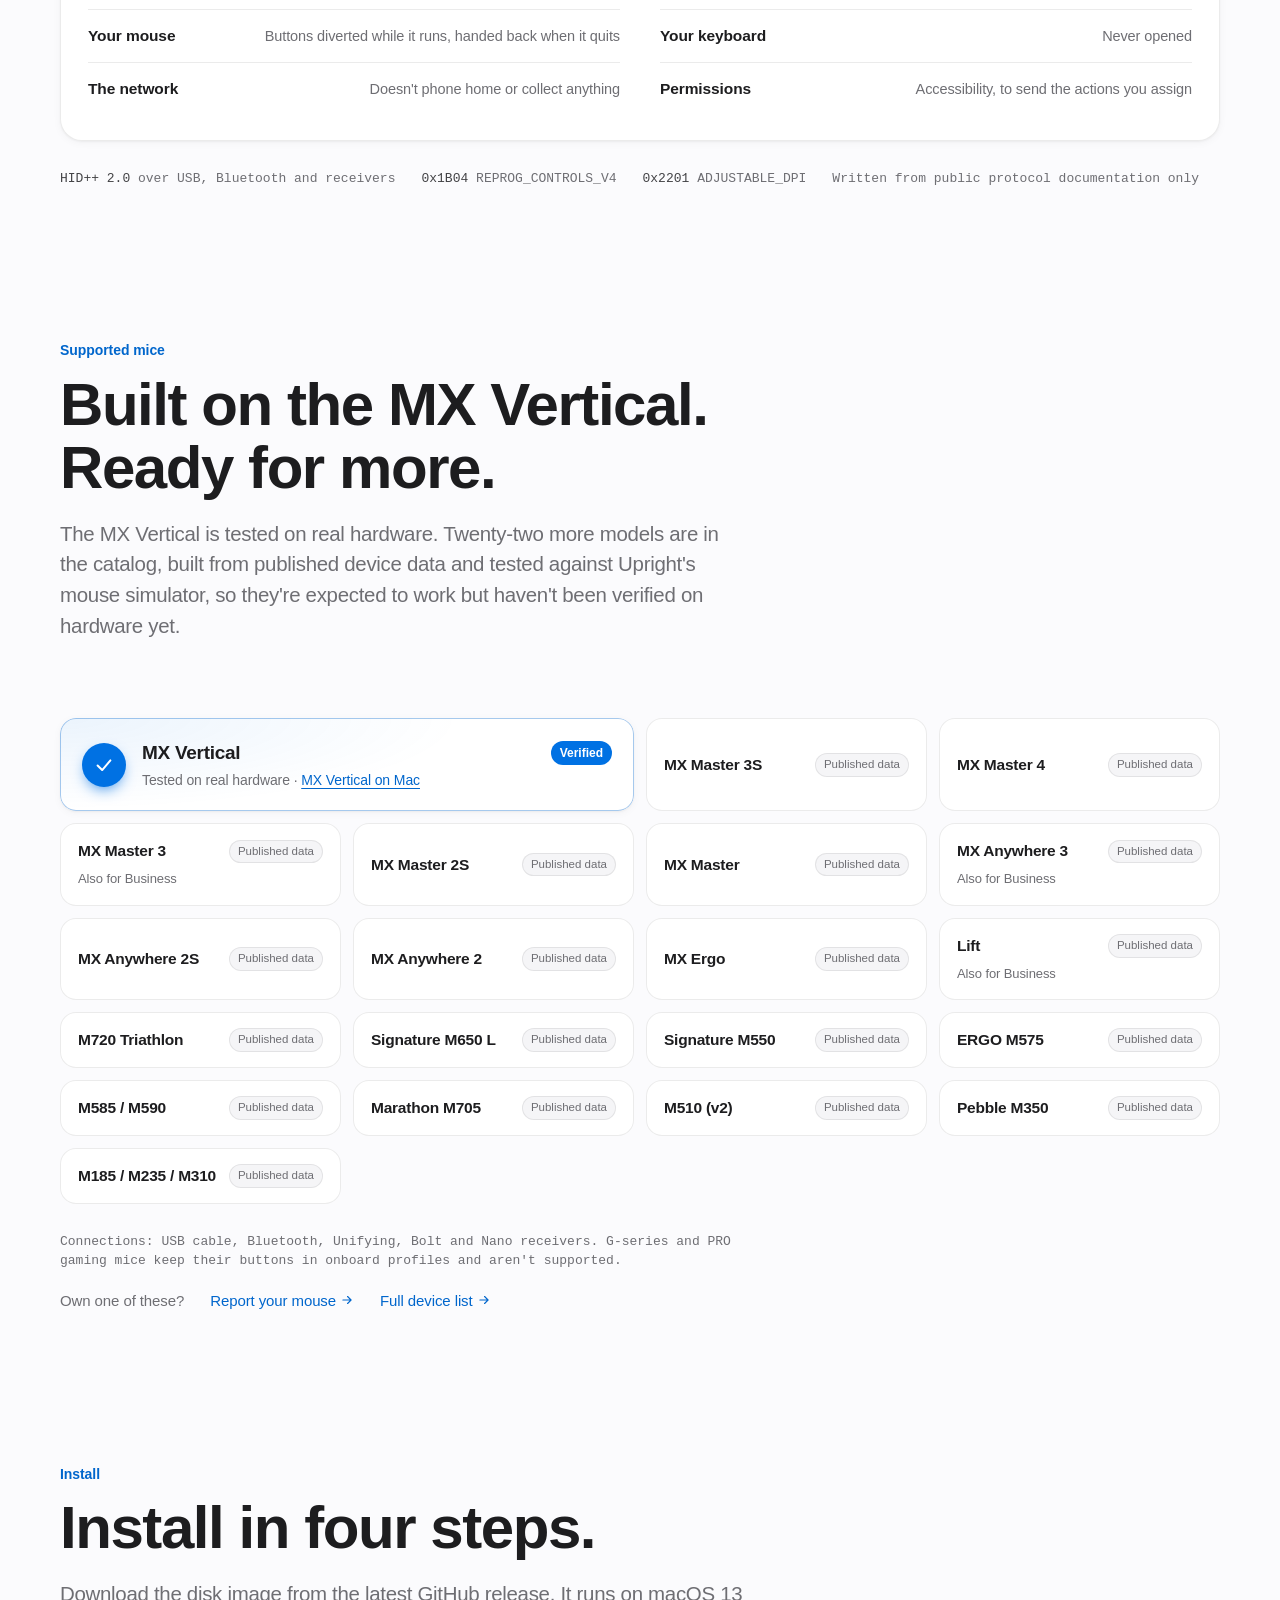
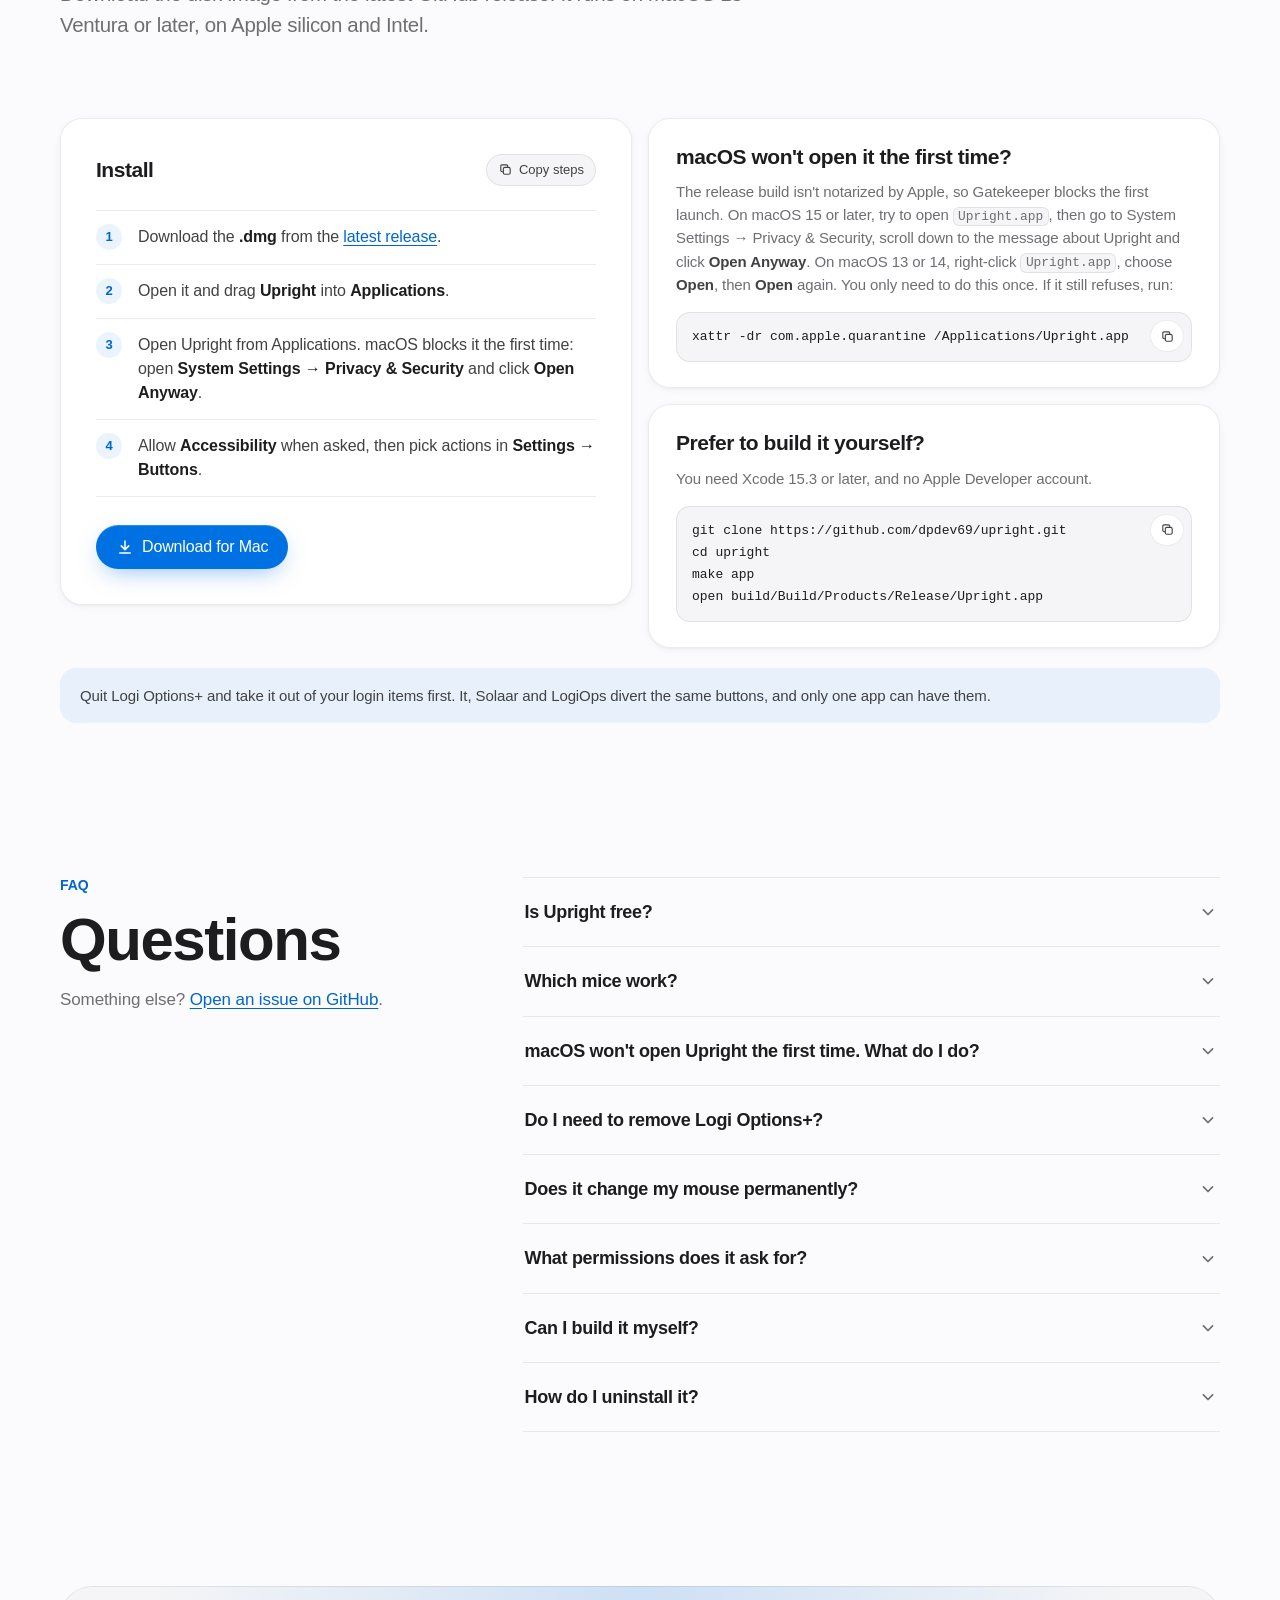
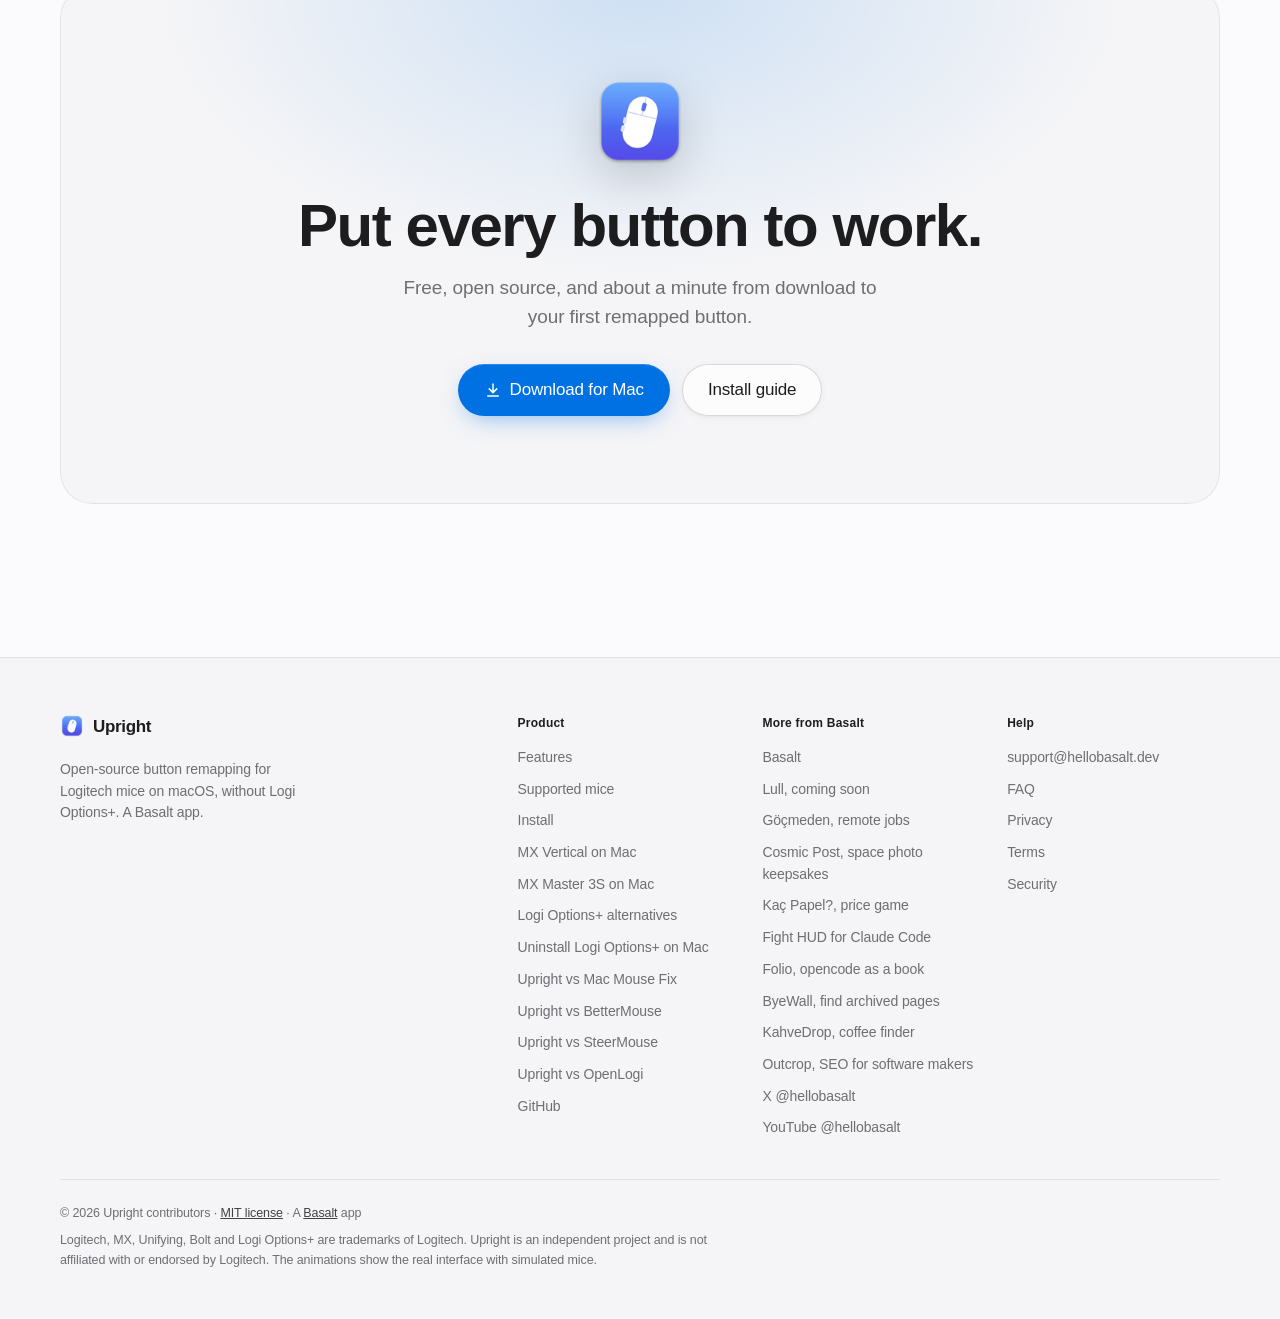
==== commit 01e0d123: "Site: drop the 36 scroll reveals, 0.4 s hero entrance, 44 px header taps - Sections on / and /mx-ver" ====
--- a/site/index.html
+++ b/site/index.html
@@ -28,7 +28,7 @@
 
 <link rel="icon" type="image/png" href="assets/favicon.png">
 <link rel="apple-touch-icon" href="assets/icon-256.png">
-<link rel="stylesheet" href="assets/site.css?v=7">
+<link rel="stylesheet" href="assets/site.css?v=8">
 <script>document.documentElement.classList.add('js');</script>
 <script type="application/ld+json">{"@context": "https://schema.org", "@type": "SoftwareApplication", "name": "Upright", "description": "A free, open-source macOS menu-bar app that remaps the buttons on Logitech mice over HID++, without Logi Options+.", "applicationCategory": "UtilitiesApplication", "operatingSystem": "macOS 13 or later", "softwareVersion": "1.1.2", "url": "https://upright.hellobasalt.dev/", "downloadUrl": "https://github.com/dpdev69/upright/releases/latest", "installUrl": "https://github.com/dpdev69/upright/releases/latest", "image": "https://upright.hellobasalt.dev/assets/og-image.png", "screenshot": "https://upright.hellobasalt.dev/assets/og-image.png", "license": "https://opensource.org/licenses/MIT", "isAccessibleForFree": true, "offers": {"@type": "Offer", "price": "0", "priceCurrency": "USD"}, "author": {"@type": "Organization", "name": "Upright contributors", "url": "https://github.com/dpdev69/upright"}, "publisher": {"@type": "Organization", "@id": "https://hellobasalt.dev/#org", "name": "Basalt Studio", "alternateName": "Basalt", "url": "https://hellobasalt.dev/", "sameAs": ["https://x.com/hellobasalt", "https://www.youtube.com/@hellobasalt"]}, "sameAs": ["https://github.com/dpdev69/upright"]}</script>
 <script type="application/ld+json">{"@context": "https://schema.org", "@type": "WebSite", "name": "Upright", "url": "https://upright.hellobasalt.dev/"}</script>
@@ -127,13 +127,13 @@
 
   <section class="section features" id="features" aria-labelledby="features-title">
     <div class="wrap">
-      <header class="section-head reveal">
+      <header class="section-head">
         <p class="eyebrow">Features</p>
         <h2 id="features-title">Everything Logi Options+ did for your buttons, in one small native app.</h2>
         <p>Upright lives in the menu bar, looks like part of macOS, and only does what you set up.</p>
       </header>
 
-      <article class="feature reveal">
+      <article class="feature">
         <div class="feature-copy">
           <p class="eyebrow">Buttons</p>
           <h3>Give every button a job.</h3>
@@ -154,7 +154,7 @@
         </div>
       </article>
 
-      <article class="feature flip reveal">
+      <article class="feature flip">
         <div class="feature-copy">
           <p class="eyebrow">Gestures</p>
           <h3>One button, five actions.</h3>
@@ -173,7 +173,7 @@
         </div>
       </article>
 
-      <article class="feature reveal">
+      <article class="feature">
         <div class="feature-copy">
           <p class="eyebrow">Per-app profiles</p>
           <h3>Different buttons for different apps.</h3>
@@ -184,7 +184,7 @@
         </div>
       </article>
 
-      <article class="feature flip reveal">
+      <article class="feature flip">
         <div class="feature-copy">
           <p class="eyebrow">Several mice · Battery alerts</p>
           <h3>Every mouse you own, at once.</h3>
@@ -196,7 +196,7 @@
         </div>
       </article>
 
-      <article class="feature reveal">
+      <article class="feature">
         <div class="feature-copy">
           <p class="eyebrow">Pointer speed</p>
           <h3>Pick a speed. Keep it.</h3>
@@ -208,7 +208,7 @@
         </div>
       </article>
 
-      <article class="feature flip reveal">
+      <article class="feature flip">
         <div class="feature-copy">
           <p class="eyebrow">Wheel vs trackpad</p>
           <h3>Set the wheel apart from the trackpad.</h3>
@@ -223,29 +223,29 @@
 
   <section class="section privacy" id="privacy" aria-labelledby="privacy-title">
     <div class="wrap">
-      <header class="section-head reveal">
+      <header class="section-head">
         <p class="eyebrow">Privacy</p>
         <h2 id="privacy-title">Leaves nothing behind.</h2>
         <p>Upright talks to your mouse and nothing else. It doesn't phone home or collect anything.</p>
       </header>
       <div class="privacy-grid">
-        <div class="card privacy-card reveal">
+        <div class="card privacy-card">
           <div class="icon-tile"><svg viewBox="0 0 24 24" fill="none" stroke="currentColor" stroke-width="1.8" stroke-linecap="round" stroke-linejoin="round" aria-hidden="true"><rect x="6.5" y="3" width="11" height="18" rx="5.5"/><path d="M12 3v6"/><path d="M3 12h1.5M19.5 12H21"/></svg></div>
           <h3>Nothing written to the mouse</h3>
           <p>Buttons are only diverted while Upright runs. Quit it, or switch the mouse off and on, and every button is back to factory behavior.</p>
         </div>
-        <div class="card privacy-card reveal">
+        <div class="card privacy-card">
           <div class="icon-tile"><svg viewBox="0 0 24 24" fill="none" stroke="currentColor" stroke-width="1.8" stroke-linecap="round" stroke-linejoin="round" aria-hidden="true"><rect x="3" y="4" width="18" height="16" rx="3"/><path d="M3 9h18"/><path d="M7 6.5h0M9.5 6.5h0"/></svg></div>
           <h3>No drivers, no daemon</h3>
           <p>One native SwiftUI app in your menu bar. No kernel extension, no background service, no Logitech software and no account.</p>
         </div>
-        <div class="card privacy-card reveal">
+        <div class="card privacy-card">
           <div class="icon-tile"><svg viewBox="0 0 24 24" fill="none" stroke="currentColor" stroke-width="1.8" stroke-linecap="round" stroke-linejoin="round" aria-hidden="true"><rect x="2.5" y="6" width="19" height="12" rx="2"/><path d="M6 10h0M9 10h0M12 10h0M15 10h0M18 10h0M8.5 14.5h7"/><path d="M3 3l18 18"/></svg></div>
           <h3>Never reads your typing</h3>
           <p>Upright only opens Logitech HID interfaces and only sends the actions you assign. Keyboards are never opened.</p>
         </div>
       </div>
-      <div class="card ledger reveal" role="group" aria-labelledby="ledger-title">
+      <div class="card ledger" role="group" aria-labelledby="ledger-title">
         <p class="ledger-title" id="ledger-title">What Upright touches</p>
         <dl>
           <div><dt>Your mouse</dt><dd>Buttons diverted while it runs, handed back when it quits</dd></div>
@@ -254,7 +254,7 @@
           <div><dt>Permissions</dt><dd>Accessibility, to send the actions you assign</dd></div>
         </dl>
       </div>
-      <div class="protocol reveal" aria-label="Protocol details">
+      <div class="protocol" aria-label="Protocol details">
         <span><b>HID++ 2.0</b> over USB, Bluetooth and receivers</span>
         <span><b>0x1B04</b> REPROG_CONTROLS_V4</span>
         <span><b>0x2201</b> ADJUSTABLE_DPI</span>
@@ -265,12 +265,12 @@
 
   <section class="section mice" id="mice" aria-labelledby="mice-title">
     <div class="wrap">
-      <header class="section-head reveal">
+      <header class="section-head">
         <p class="eyebrow">Supported mice</p>
         <h2 id="mice-title">Built on the MX Vertical. Ready for more.</h2>
         <p>The MX Vertical is tested on real hardware. Twenty-two more models are in the catalog, built from published device data and tested against Upright's mouse simulator, so they're expected to work but haven't been verified on hardware yet.</p>
       </header>
-      <ul class="mice-grid reveal">
+      <ul class="mice-grid">
         <li class="verified">
           <span class="seal"><svg aria-hidden="true"><use href="#i-check"/></svg></span>
           <span class="m-name">MX Vertical</span>
@@ -297,7 +297,7 @@
         <li><span class="m-name">Pebble M350</span><span class="badge">Published data</span></li>
         <li><span class="m-name">M185 / M235 / M310</span><span class="badge">Published data</span></li>
       </ul>
-      <div class="mice-foot reveal">
+      <div class="mice-foot">
         <p class="fineprint">Connections: USB cable, Bluetooth, Unifying, Bolt and Nano receivers. G-series and PRO gaming mice keep their buttons in onboard profiles and aren't supported.</p>
         <div class="links-row">
           <span>Own one of these?</span>
@@ -310,13 +310,13 @@
 
   <section class="section install" id="download" aria-labelledby="install-title">
     <div class="wrap">
-      <header class="section-head reveal">
+      <header class="section-head">
         <p class="eyebrow">Install</p>
         <h2 id="install-title">Install in four steps.</h2>
         <p>Download the disk image from the latest GitHub release. It runs on macOS 13 Ventura or later, on Apple silicon and Intel.</p>
       </header>
       <div class="install-grid">
-        <div class="card install-card reveal">
+        <div class="card install-card">
           <div class="card-head">
             <h3>Install</h3>
             <button type="button" class="copy" data-copy="#install-steps" aria-label="Copy install steps">
@@ -336,7 +336,7 @@
         </div>
 
         <div class="install-side">
-          <div class="card note-card reveal">
+          <div class="card note-card">
             <h3>macOS won't open it the first time?</h3>
             <p>The release build isn't notarized by Apple, so Gatekeeper blocks the first launch. On macOS 15 or later, try to open <code>Upright.app</code>, then go to System Settings → Privacy &amp; Security, scroll down to the message about Upright and click <b>Open Anyway</b>. On macOS 13 or 14, right-click <code>Upright.app</code>, choose <b>Open</b>, then <b>Open</b> again. You only need to do this once. If it still refuses, run:</p>
             <div class="code">
@@ -346,7 +346,7 @@
               </button>
             </div>
           </div>
-          <div class="card note-card reveal">
+          <div class="card note-card">
             <h3>Prefer to build it yourself?</h3>
             <p>You need Xcode 15.3 or later, and no Apple Developer account.</p>
             <div class="code">
@@ -361,18 +361,18 @@
           </div>
         </div>
       </div>
-      <p class="callout reveal">Quit Logi Options+ and take it out of your login items first. It, Solaar and LogiOps divert the same buttons, and only one app can have them.</p>
+      <p class="callout">Quit Logi Options+ and take it out of your login items first. It, Solaar and LogiOps divert the same buttons, and only one app can have them.</p>
     </div>
   </section>
 
   <section class="section faq" id="faq" aria-labelledby="faq-title">
     <div class="wrap faq-wrap">
-      <header class="faq-head reveal">
+      <header class="faq-head">
         <p class="eyebrow">FAQ</p>
         <h2 id="faq-title">Questions</h2>
         <p>Something else? <a href="https://github.com/dpdev69/upright/issues">Open an issue on GitHub</a>.</p>
       </header>
-      <div class="faq-list reveal">
+      <div class="faq-list">
         <details>
           <summary>Is Upright free?<svg aria-hidden="true"><use href="#i-chevron"/></svg></summary>
           <div class="faq-a"><p>Yes. It's open source under the MIT license, with no account and no subscription.</p></div>
@@ -411,7 +411,7 @@
 
   <section class="final" aria-labelledby="final-title">
     <div class="wrap">
-      <div class="final-card reveal">
+      <div class="final-card">
         <img src="assets/icon-256.png" alt="" width="96" height="96" loading="lazy">
         <h2 id="final-title">Put every button to work.</h2>
         <p>Free, open source, and about a minute from download to your first remapped button.</p>
@@ -481,6 +481,6 @@
 </footer>
 
 <script src="assets/site.js?v=5" defer></script>
-<script src="assets/page.js?v=4" defer></script>
+<script src="assets/page.js?v=5" defer></script>
 </body>
 </html>
--- a/site/assets/site.css
+++ b/site/assets/site.css
@@ -1027,21 +1027,13 @@
   from { transform: translateY(14px); }
   to { transform: none; }
 }
-.hero-copy > * { animation: fade-up 0.9s var(--ease-out) both; }
-.hero-copy > :nth-child(2) { animation-delay: 0.05s; }
-.hero-copy > :nth-child(3) { animation-delay: 0.1s; }
-.hero-copy > :nth-child(4) { animation-delay: 0.15s; }
-.hero-copy > :nth-child(5) { animation-delay: 0.2s; }
-.hero-demo { animation: rise 1.1s 0.2s var(--ease-out) both; }
-
-.js .reveal {
-  opacity: 0;
-  transform: translateY(28px);
-  transition: opacity 0.9s var(--ease-out), transform 0.9s var(--ease-out);
-}
-.js .reveal.in { opacity: 1; transform: none; }
-.js .privacy-grid .reveal:nth-child(2) { transition-delay: 0.08s; }
-.js .privacy-grid .reveal:nth-child(3) { transition-delay: 0.16s; }
+.hero-copy > * { animation: fade-up 0.4s var(--ease-out) both; }
+.hero-copy > :nth-child(2) { animation-delay: 0.03s; }
+.hero-copy > :nth-child(3) { animation-delay: 0.06s; }
+.hero-copy > :nth-child(4) { animation-delay: 0.09s; }
+.hero-copy > :nth-child(5) { animation-delay: 0.12s; }
+.hero-demo { animation: rise 0.45s 0.08s var(--ease-out) both; }
+
 
 @keyframes gp-dot {
   0%, 20%, 40%, 60%, 80%, 100% { transform: none; }
@@ -1077,7 +1069,6 @@
   .faq details[open] .faq-a,
   .gp-dot,
   .gpad li { animation: none !important; }
-  .js .reveal { opacity: 1; transform: none; transition: none; }
   .btn,
   .mice-grid li { transition: none; }
   .btn:active{ transform: none; }@media (hover: hover) and (pointer: fine){.mice-grid li:hover{ transform: none; }}
@@ -1995,3 +1986,12 @@
   .canvas *::before,
   .canvas *::after { transition: none !important; animation: none !important; }
 }
+
+/* Touch: 44 px hit areas in the header and footer without changing the look. */
+@media (pointer: coarse) {
+  .nav-gh, .nav-end .btn-sm { position: relative; }
+  .nav-gh::after { content: ""; position: absolute; inset: -13px -10px; }
+  .nav-end .btn-sm::after { content: ""; position: absolute; inset: -7px -4px; }
+  .footer nav { gap: 0; }
+  .footer nav a { padding-block: 10px; }
+}
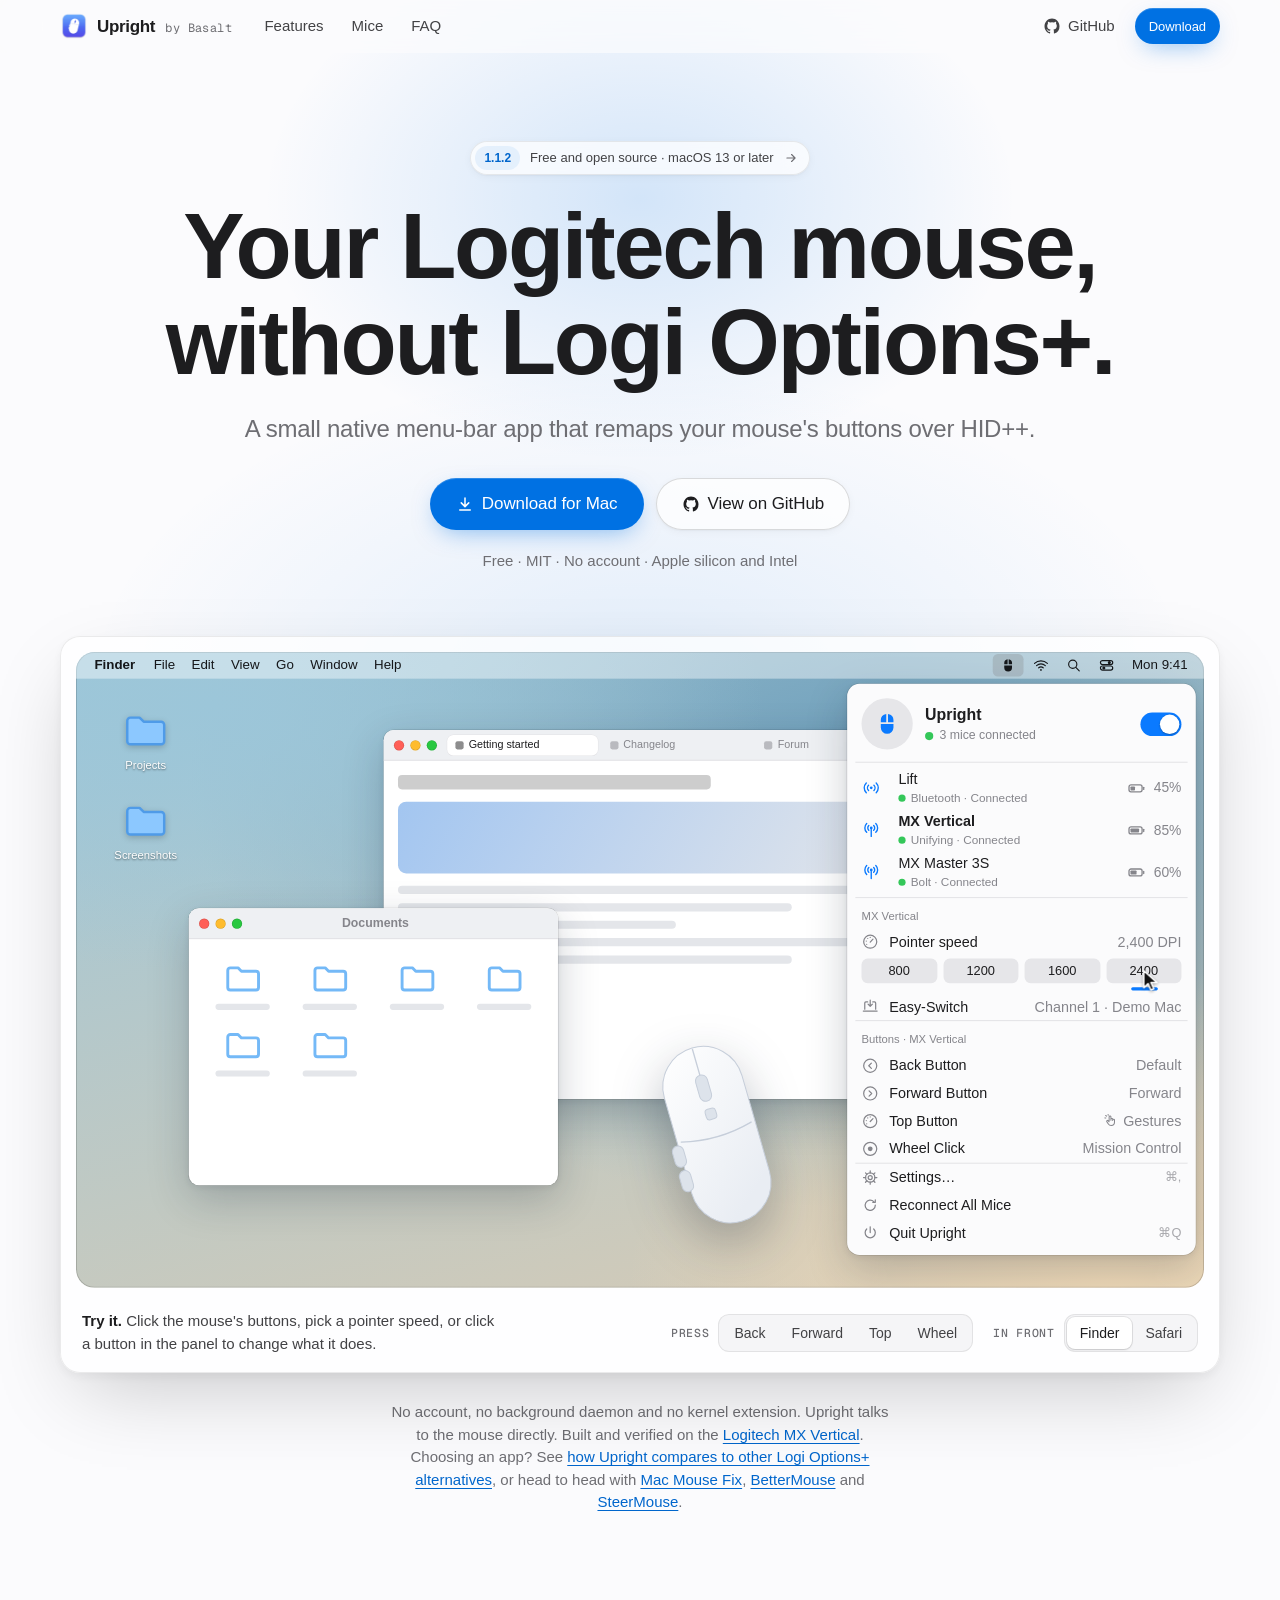
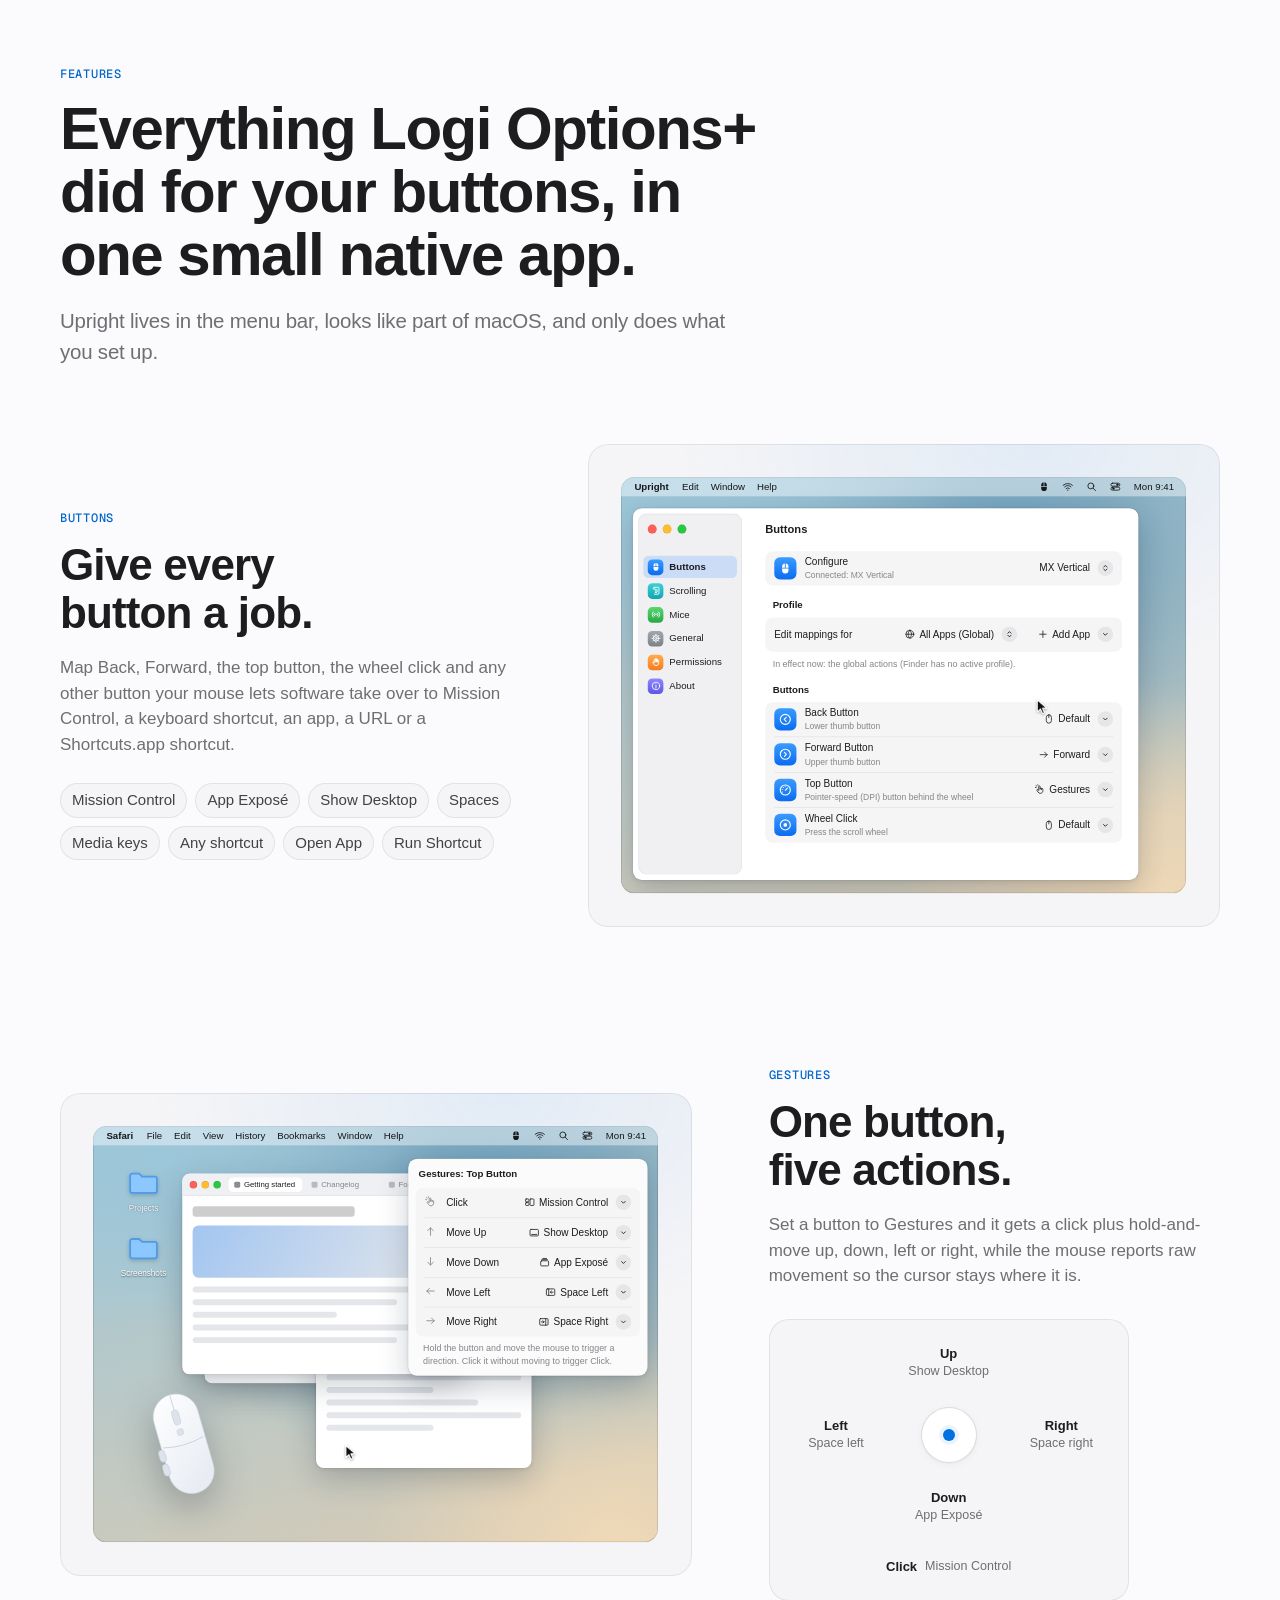
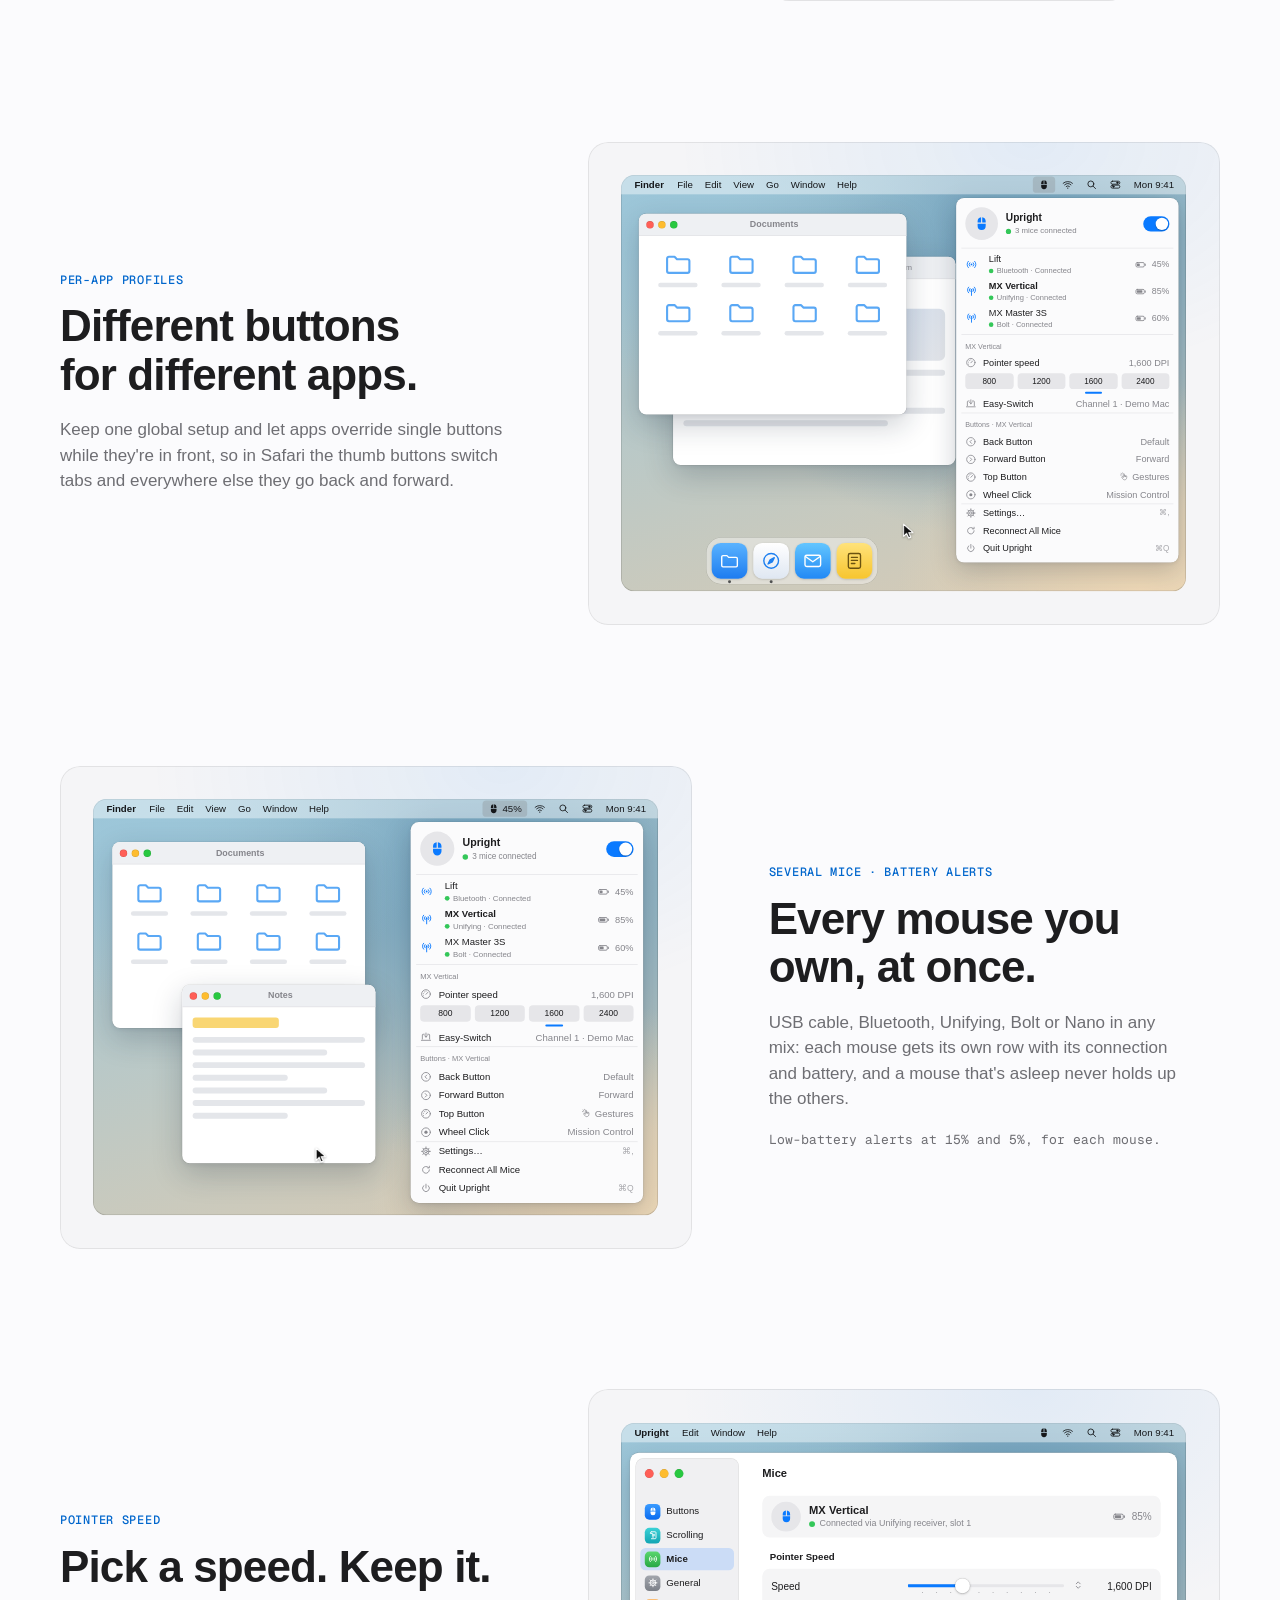
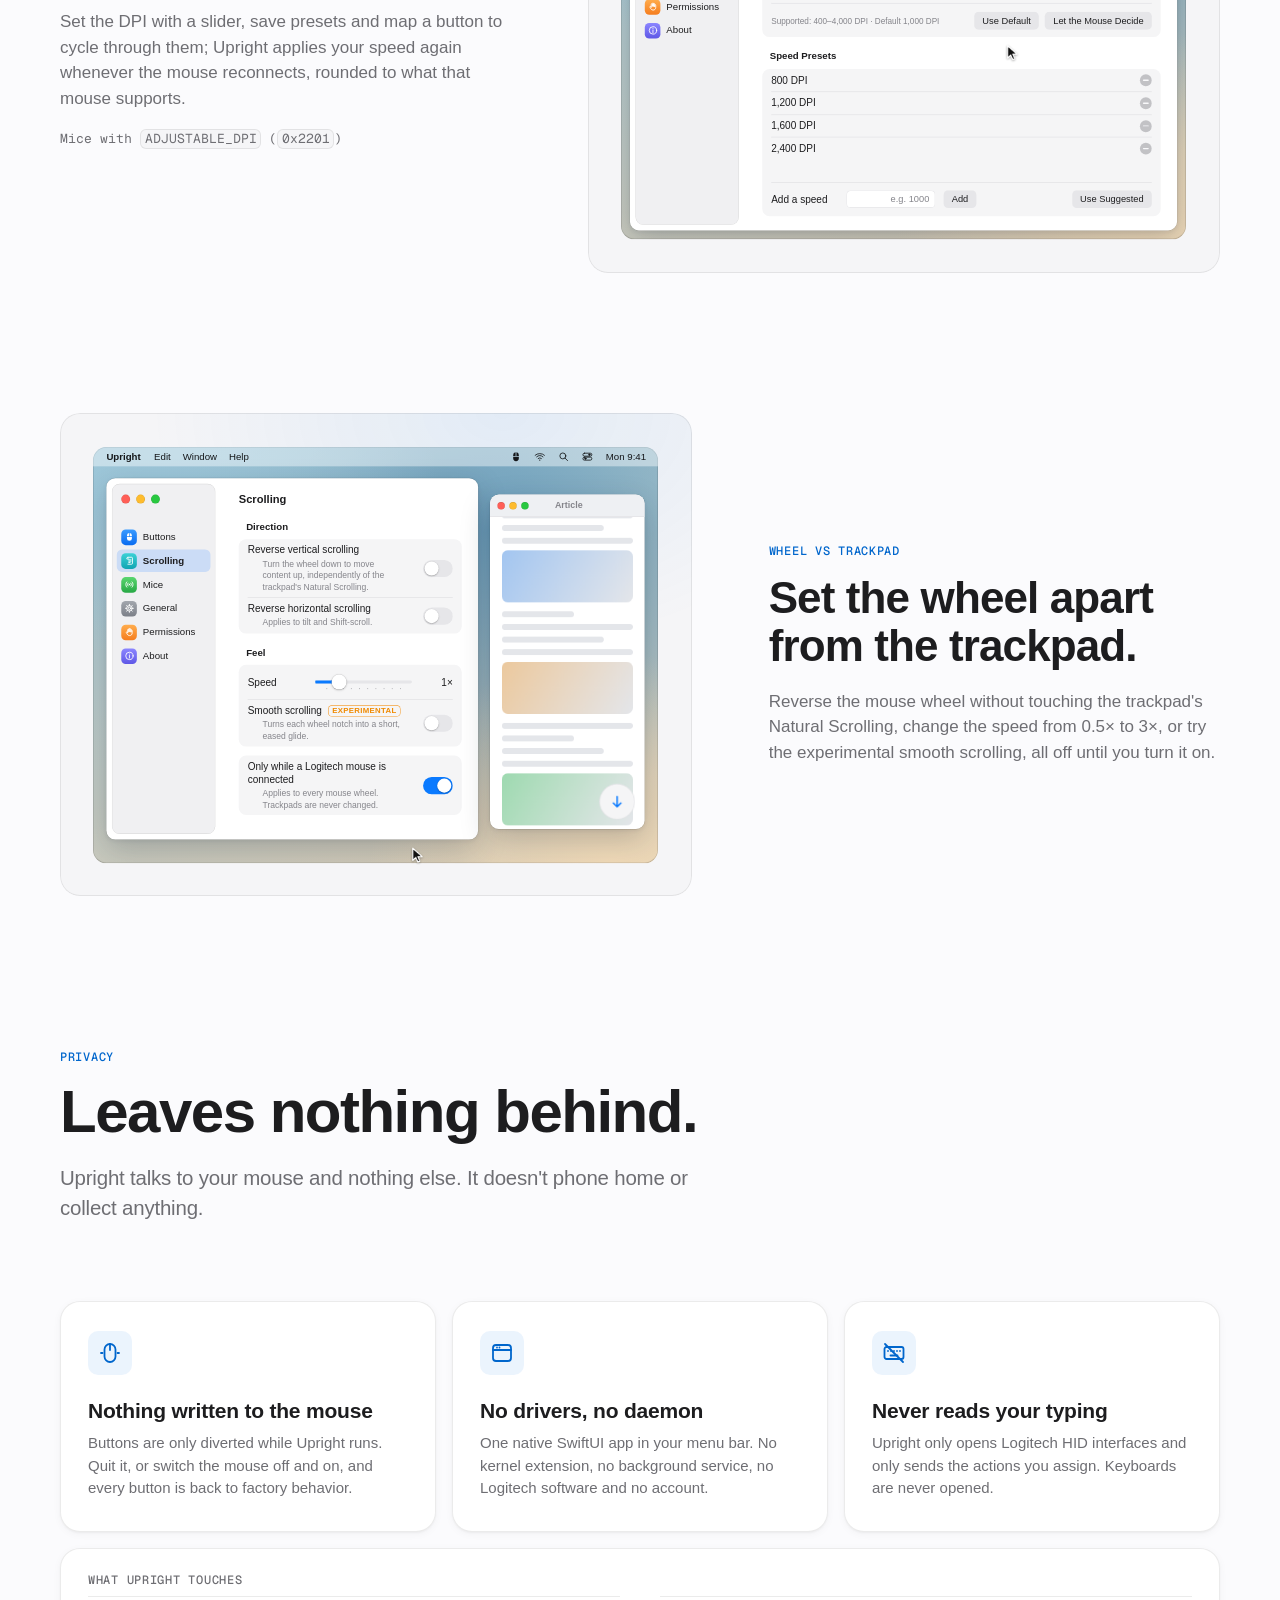
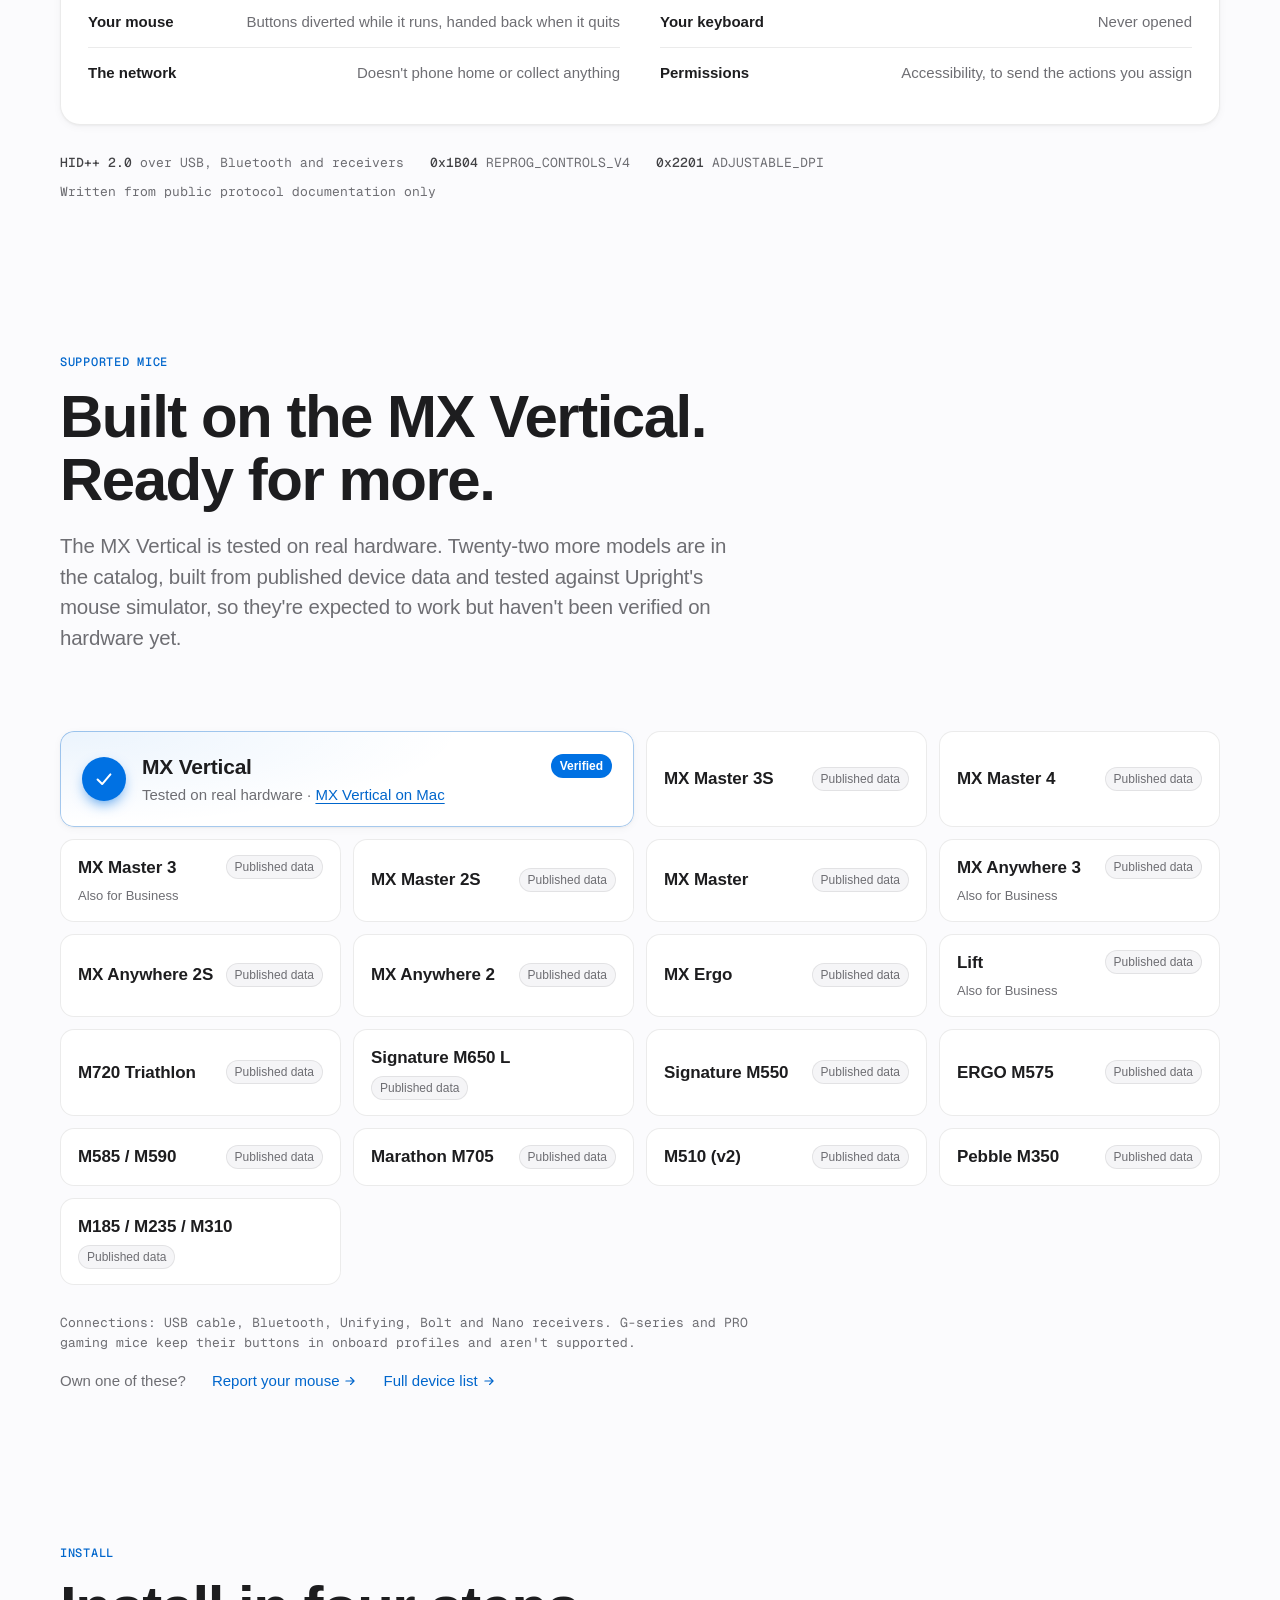
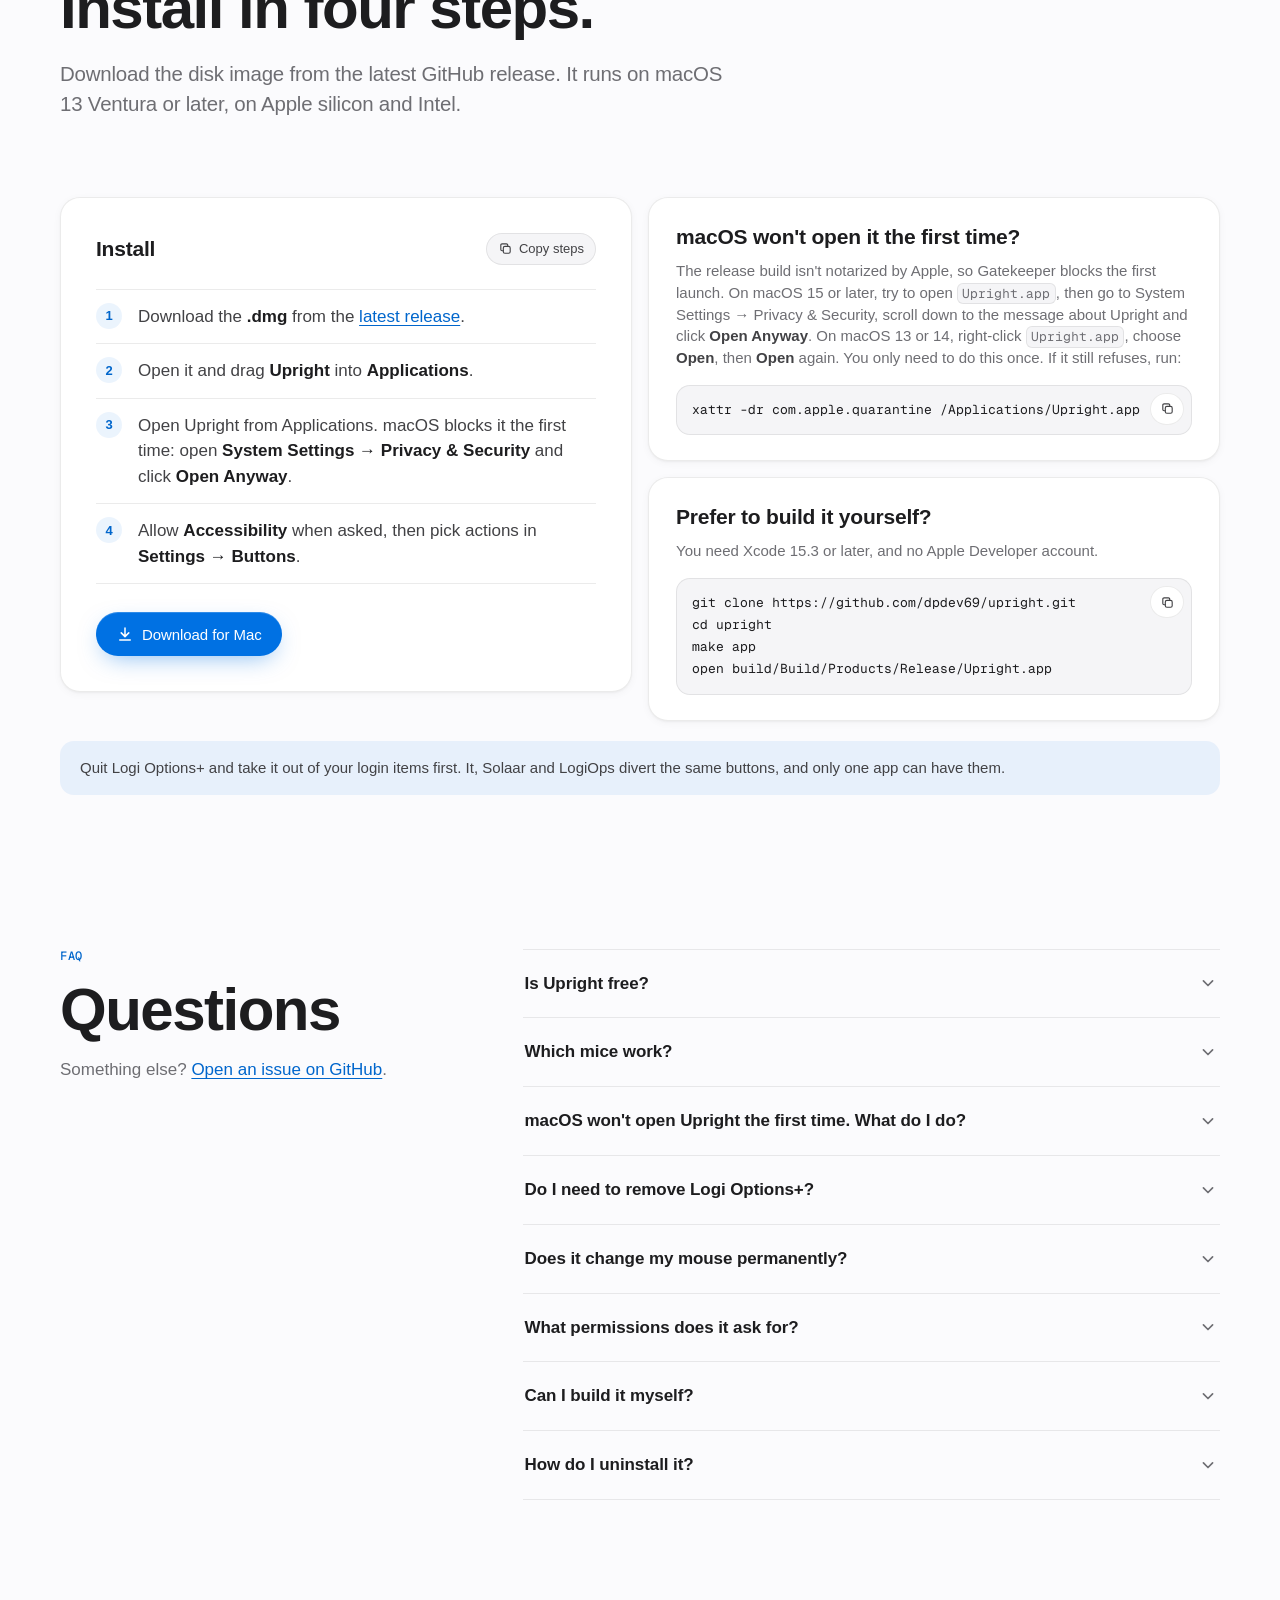
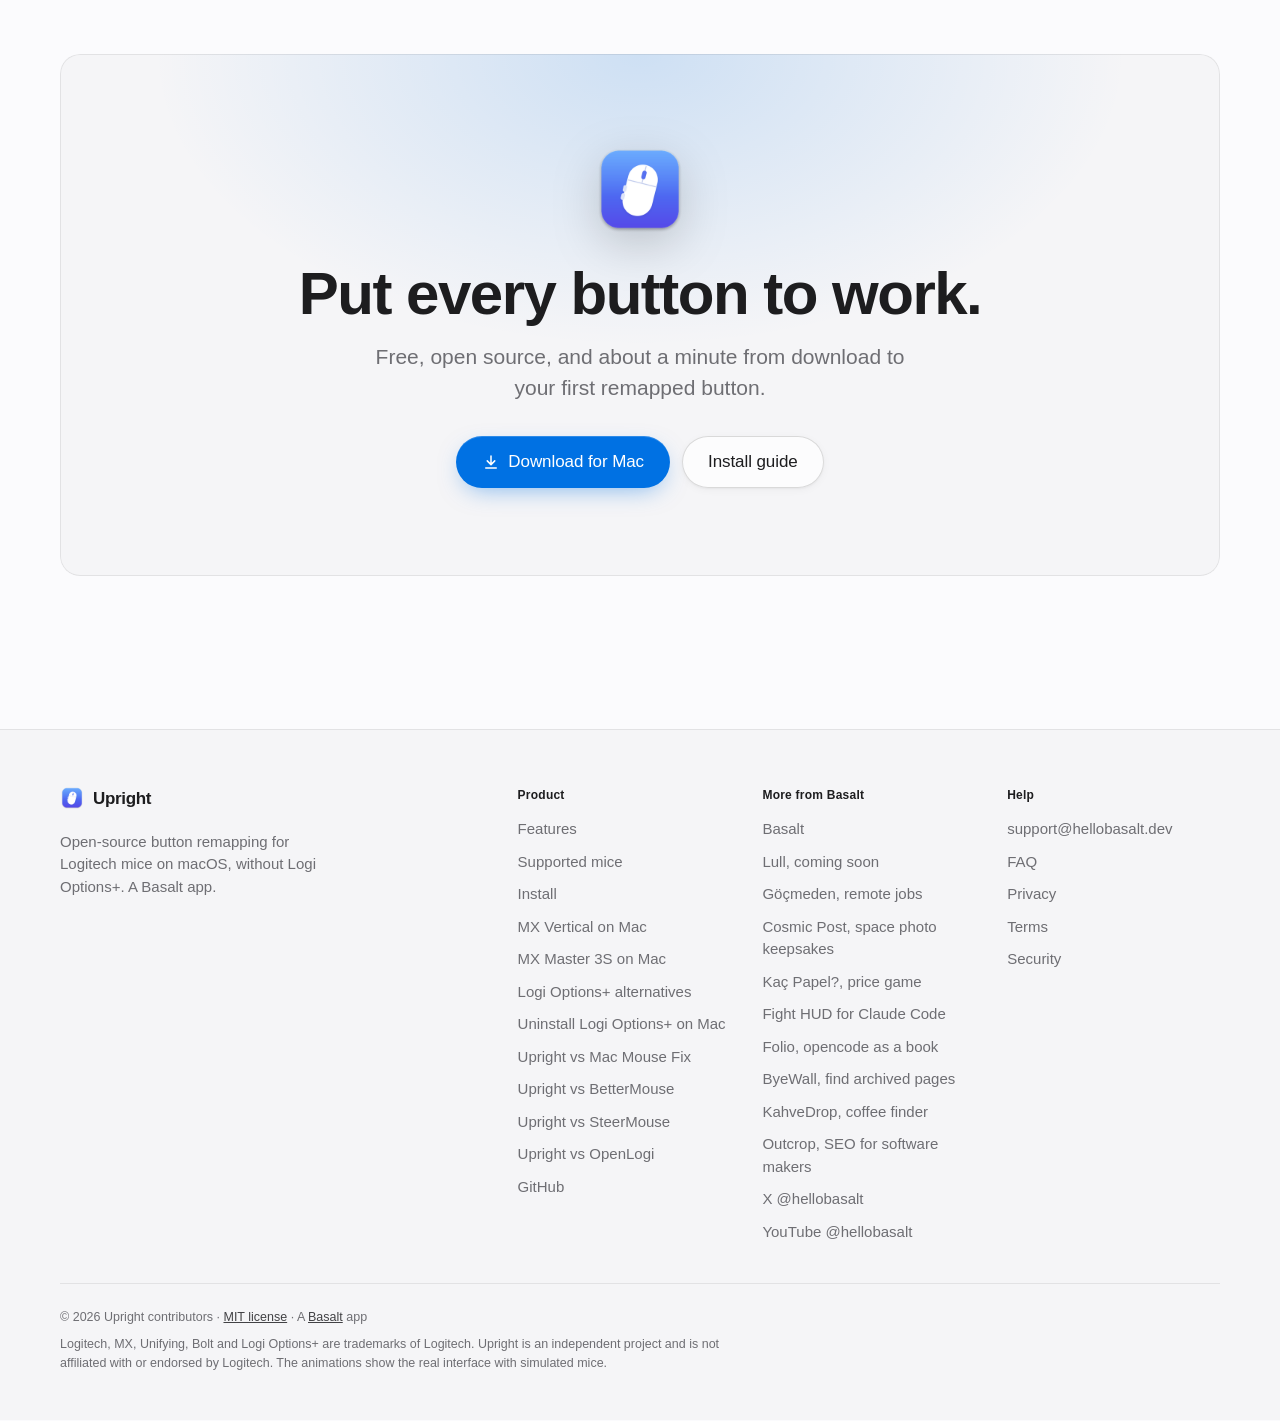
==== commit fd3a7ad8: "Site: bump the stylesheet version so cached visitors get the design-system CSS Co-Authored-By: Claud" ====
--- a/site/index.html
+++ b/site/index.html
@@ -28,7 +28,7 @@
 
 <link rel="icon" type="image/png" href="assets/favicon.png">
 <link rel="apple-touch-icon" href="assets/icon-256.png">
-<link rel="stylesheet" href="assets/site.css?v=8">
+<link rel="stylesheet" href="assets/site.css?v=9">
 <script>document.documentElement.classList.add('js');</script>
 <script type="application/ld+json">{"@context": "https://schema.org", "@type": "SoftwareApplication", "name": "Upright", "description": "A free, open-source macOS menu-bar app that remaps the buttons on Logitech mice over HID++, without Logi Options+.", "applicationCategory": "UtilitiesApplication", "operatingSystem": "macOS 13 or later", "softwareVersion": "1.1.2", "url": "https://upright.hellobasalt.dev/", "downloadUrl": "https://github.com/dpdev69/upright/releases/latest", "installUrl": "https://github.com/dpdev69/upright/releases/latest", "image": "https://upright.hellobasalt.dev/assets/og-image.png", "screenshot": "https://upright.hellobasalt.dev/assets/og-image.png", "license": "https://opensource.org/licenses/MIT", "isAccessibleForFree": true, "offers": {"@type": "Offer", "price": "0", "priceCurrency": "USD"}, "author": {"@type": "Organization", "name": "Upright contributors", "url": "https://github.com/dpdev69/upright"}, "publisher": {"@type": "Organization", "@id": "https://hellobasalt.dev/#org", "name": "Basalt Studio", "alternateName": "Basalt", "url": "https://hellobasalt.dev/", "sameAs": ["https://x.com/hellobasalt", "https://www.youtube.com/@hellobasalt"]}, "sameAs": ["https://github.com/dpdev69/upright"]}</script>
 <script type="application/ld+json">{"@context": "https://schema.org", "@type": "WebSite", "name": "Upright", "url": "https://upright.hellobasalt.dev/"}</script>
--- a/site/assets/site.css
+++ b/site/assets/site.css
@@ -1,3 +1,12 @@
+/* Geist Mono: the one web font in the Basalt system, for labels and data. */
+@font-face {
+  font-family: "Geist Mono";
+  src: url("fonts/geist-mono.woff2") format("woff2");
+  font-weight: 400 600;
+  font-style: normal;
+  font-display: swap;
+}
+
 /* Layout: a centered hero over the live demo, then one section per feature. Each feature
    pairs a short text block with its own animated stage, alternating sides on wide screens and
    stacking on phones. Page tokens first, then the macOS tokens the recreated Upright interface
@@ -35,10 +44,21 @@
   --sans: -apple-system, BlinkMacSystemFont, "SF Pro Text", "Segoe UI Variable Text", "Segoe UI", "Inter", Roboto, "Helvetica Neue", Arial, sans-serif;
   --display: -apple-system, BlinkMacSystemFont, "SF Pro Display", "Segoe UI Variable Display", "Segoe UI", "Inter Display", "Inter", Roboto, "Helvetica Neue", Arial, sans-serif;
   --body: var(--sans);
-  --mono: ui-monospace, "SF Mono", SFMono-Regular, Menlo, Consolas, "Liberation Mono", monospace;
+  --mono: "Geist Mono", ui-monospace, "SF Mono", SFMono-Regular, Menlo, Consolas, "Liberation Mono", monospace;
   --mac: -apple-system, BlinkMacSystemFont, "SF Pro Text", "Inter", "Helvetica Neue", Arial, sans-serif;
 
-  --ease-out: cubic-bezier(0.16, 1, 0.3, 1);
+  /* Shared Basalt design system: motion, shape and tap size (colours above stay Upright's own). */
+  --ease-out: cubic-bezier(0.23, 1, 0.32, 1);
+  --dur-press: 120ms;
+  --dur-hover: 150ms;
+  --press-scale: 0.97;
+  --radius-xs: 6px;
+  --radius-sm: 10px;
+  --radius-md: 14px;
+  --radius-lg: 20px;
+  --radius-pill: 999px;
+  --tap-min: 44px;
+  --measure: 65ch;
   --section: clamp(96px, 12vw, 168px);
 
   /* macOS interface (light) */
@@ -191,8 +211,8 @@
   margin: 0;
   background: var(--bg);
   color: var(--ink);
-  font: 400 17px/1.55 var(--sans);
-  letter-spacing: -0.006em;
+  font: 400 17px/1.5 var(--sans);
+  letter-spacing: 0;
   -webkit-font-smoothing: antialiased;
   -moz-osx-font-smoothing: grayscale;
   text-rendering: optimizeLegibility;
@@ -236,7 +256,7 @@
   background: var(--card);
   color: var(--ink);
   padding: 8px 14px;
-  border-radius: 8px;
+  border-radius: var(--radius-sm);
   z-index: 100;
 }
 .skip:focus { top: 12px; }
@@ -259,7 +279,7 @@
   -webkit-backdrop-filter: saturate(1.8) blur(20px);
   backdrop-filter: saturate(1.8) blur(20px);
   border-bottom: 1px solid transparent;
-  transition: border-color 0.3s ease, background-color 0.3s ease;
+  transition: border-color var(--dur-hover) ease, background-color var(--dur-hover) ease;
 }
 .nav.scrolled { border-bottom-color: var(--rule); }
 .nav-inner {
@@ -291,7 +311,7 @@
   color: var(--ink-3);
   text-decoration: none;
   white-space: nowrap;
-  transition: color 0.2s ease;
+  transition: color var(--dur-hover) ease;
 }
 @media (hover: hover) and (pointer: fine){.by-basalt:hover{ color: var(--ink); text-decoration: underline; text-underline-offset: 3px; }}
 /* Hide the tag where the header stops fitting it (about 370px and narrower). */
@@ -299,12 +319,12 @@
 .nav-links {
   display: flex;
   gap: 28px;
-  font-size: 14px;
-  letter-spacing: -0.006em;
+  font-size: 15px;
+  letter-spacing: 0;
   color: var(--ink-2);
 }
 .nav-links a,
-.nav-gh { text-decoration: none; transition: color 0.2s ease; }
+.nav-gh { text-decoration: none; transition: color var(--dur-hover) ease; }
 @media (hover: hover) and (pointer: fine){.nav-links a:hover,.nav-gh:hover{ color: var(--ink); }}
 .nav-end {
   display: flex;
@@ -316,7 +336,7 @@
   display: inline-flex;
   align-items: center;
   gap: 7px;
-  font-size: 14px;
+  font-size: 15px;
   color: var(--ink-2);
 }
 .nav-gh svg { width: 18px; height: 18px; }
@@ -329,18 +349,18 @@
   gap: 8px;
   height: 44px;
   padding: 0 20px;
-  border-radius: 980px;
-  font: 500 16px/1 var(--sans);
-  letter-spacing: -0.01em;
+  border-radius: var(--radius-pill);
+  font: 500 15px/1 var(--sans);
+  letter-spacing: -0.005em;
   text-decoration: none;
   white-space: nowrap;
-  transition: transform 0.2s var(--ease-out), background-color 0.2s ease, box-shadow 0.2s ease, color 0.2s ease;
+  transition: transform var(--dur-press) var(--ease-out), background-color var(--dur-hover) ease, box-shadow var(--dur-hover) ease, color var(--dur-hover) ease;
   touch-action: manipulation;
   -webkit-user-select: none;
   user-select: none;
 }
 .btn svg { width: 18px; height: 18px; }
-.btn:active { transform: scale(0.98); }
+.btn:active { transform: scale(var(--press-scale)); }
 .btn-primary {
   background: var(--accent-fill);
   color: var(--accent-ink);
@@ -354,13 +374,14 @@
 }
 @media (hover: hover) and (pointer: fine){.btn-secondary:hover{ box-shadow: 0 0 0 1px var(--ink-3) inset, var(--shadow-sm); }}
 .btn-lg { height: 52px; padding: 0 26px; font-size: 17px; }
-.btn-sm { height: 30px; padding: 0 14px; font-size: 13px; font-weight: 500; }
+.btn-sm { height: 36px; padding: 0 14px; font-size: 13px; font-weight: 500; }
 
 /* Shared text */
 .eyebrow {
   margin: 0 0 14px;
-  font: 600 14px/1.2 var(--sans);
-  letter-spacing: -0.005em;
+  font: 500 12px/1.3 var(--mono);
+  letter-spacing: 0.06em;
+  text-transform: uppercase;
   color: var(--accent);
 }
 .section { padding-block: var(--section) 0; }
@@ -370,15 +391,15 @@
 .final h2 {
   margin: 0;
   font: 700 clamp(34px, 5vw, 60px)/1.05 var(--display);
-  letter-spacing: -0.024em;
+  letter-spacing: -0.025em;
   text-wrap: balance;
 }
 .section-head > p:not(.eyebrow) {
   margin: 20px 0 0;
   max-width: 60ch;
-  font-size: clamp(18px, 1.6vw, 21px);
+  font-size: clamp(17px, 1.6vw, 21px);
   line-height: 1.5;
-  letter-spacing: -0.015em;
+  letter-spacing: -0.01em;
   color: var(--ink-3);
   text-wrap: pretty;
 }
@@ -391,7 +412,7 @@
 .fineprint code { font-size: 1em; padding: 0.1em 0.35em; }
 
 .card {
-  border-radius: 22px;
+  border-radius: var(--radius-lg);
   background: var(--card);
   box-shadow: 0 0 0 1px var(--rule) inset, var(--shadow-sm);
 }
@@ -426,31 +447,31 @@
   gap: 10px;
   margin-bottom: 24px;
   padding: 5px 12px 5px 5px;
-  border-radius: 980px;
+  border-radius: var(--radius-pill);
   background: var(--glass);
   box-shadow: 0 0 0 1px var(--rule) inset, var(--shadow-sm);
   -webkit-backdrop-filter: blur(12px);
   backdrop-filter: blur(12px);
-  font-size: 13.5px;
+  font-size: 13px;
   color: var(--ink-2);
   text-decoration: none;
-  transition: box-shadow 0.2s ease;
+  transition: box-shadow var(--dur-hover) ease;
 }
 @media (hover: hover) and (pointer: fine){.pill:hover{ box-shadow: 0 0 0 1px var(--rule-2) inset, var(--shadow-sm); }}
 .pill-tag {
   padding: 3px 9px;
-  border-radius: 980px;
+  border-radius: var(--radius-pill);
   background: var(--accent-soft);
   color: var(--accent);
   font-weight: 600;
-  font-size: 12.5px;
-}
-.pill svg { width: 14px; height: 14px; color: var(--ink-3); transition: transform 0.2s var(--ease-out); }
-@media (hover: hover) and (pointer: fine){.pill:hover svg{ transform: translateX(2px); }}
+  font-size: 12px;
+}
+.pill svg { width: 14px; height: 14px; color: var(--ink-3); transition: color var(--dur-hover) ease; }
+@media (hover: hover) and (pointer: fine){.pill:hover svg{ color: var(--ink); }}
 .hero h1 {
   margin: 0;
   font: 700 clamp(42px, 7.4vw, 92px)/1.04 var(--display);
-  letter-spacing: -0.028em;
+  letter-spacing: -0.025em;
   text-wrap: balance;
 }
 .lede {
@@ -458,7 +479,7 @@
   max-width: 60ch;
   font-size: clamp(19px, 2vw, 24px);
   line-height: 1.4;
-  letter-spacing: -0.02em;
+  letter-spacing: -0.01em;
   color: var(--ink-3);
   text-wrap: balance;
 }
@@ -471,15 +492,15 @@
 }
 .trust-line {
   margin: 20px 0 0;
-  font-size: 14px;
-  letter-spacing: -0.005em;
+  font-size: 15px;
+  letter-spacing: 0;
   color: var(--ink-3);
 }
 .hero-demo {
   position: relative;
   margin: clamp(40px, 5vw, 64px) auto 0;
   padding: clamp(10px, 1.4vw, 16px);
-  border-radius: clamp(22px, 2.4vw, 32px);
+  border-radius: var(--radius-lg);
   background: var(--glass);
   box-shadow: 0 0 0 1px var(--rule) inset, var(--shadow-lg);
 }
@@ -505,15 +526,15 @@
 .feature-copy { min-width: 0; max-width: 460px; }
 .feature h3 {
   margin: 0;
-  font: 700 clamp(30px, 3.6vw, 44px)/1.08 var(--display);
-  letter-spacing: -0.022em;
+  font: 700 clamp(30px, 3.6vw, 44px)/1.1 var(--display);
+  letter-spacing: -0.02em;
   text-wrap: balance;
 }
 .feature-copy > p:not(.eyebrow):not(.fineprint) {
   margin: 18px 0 0;
-  font-size: 18px;
+  font-size: 17px;
   line-height: 1.5;
-  letter-spacing: -0.014em;
+  letter-spacing: 0;
   color: var(--ink-3);
   text-wrap: pretty;
 }
@@ -521,7 +542,7 @@
   position: relative;
   min-width: 0;
   padding: clamp(14px, 2.6vw, 36px);
-  border-radius: clamp(22px, 2.4vw, 32px);
+  border-radius: var(--radius-lg);
   background:
     radial-gradient(80% 70% at 70% 0%, var(--accent-soft), transparent 70%),
     var(--bg-2);
@@ -537,10 +558,10 @@
 }
 .chips li {
   padding: 6px 12px;
-  border-radius: 980px;
+  border-radius: var(--radius-pill);
   background: var(--bg-2);
   box-shadow: 0 0 0 1px var(--rule) inset;
-  font-size: 14px;
+  font-size: 15px;
   color: var(--ink-2);
 }
 
@@ -558,7 +579,7 @@
   margin: 30px 0 0;
   padding: 14px;
   list-style: none;
-  border-radius: 22px;
+  border-radius: var(--radius-lg);
   background: var(--bg-2);
   box-shadow: 0 0 0 1px var(--rule) inset;
 }
@@ -570,13 +591,13 @@
   gap: 2px;
   min-height: 60px;
   padding: 8px 4px;
-  border-radius: 14px;
+  border-radius: var(--radius-md);
   text-align: center;
   font-size: 12.5px;
   line-height: 1.25;
   color: var(--ink-3);
 }
-.gpad li b { font-size: 13.5px; font-weight: 600; color: var(--ink); }
+.gpad li b { font-size: 13px; font-weight: 600; color: var(--ink); }
 .gpad .gp-click { flex-direction: row; gap: 8px; min-height: 40px; margin-top: 4px; }
 .gp-up { grid-area: up; }
 .gp-down { grid-area: down; }
@@ -613,16 +634,16 @@
 .privacy-card { padding: 30px 28px 32px; }
 .privacy-card h3 {
   margin: 22px 0 8px;
-  font: 600 21px/1.2 var(--display);
-  letter-spacing: -0.022em;
-}
-.privacy-card p { margin: 0; font-size: 16px; line-height: 1.5; color: var(--ink-3); }
+  font: 600 21px/1.3 var(--display);
+  letter-spacing: -0.01em;
+}
+.privacy-card p { margin: 0; font-size: 15px; line-height: 1.5; color: var(--ink-3); }
 .icon-tile {
   width: 44px;
   height: 44px;
   display: grid;
   place-items: center;
-  border-radius: 12px;
+  border-radius: var(--radius-sm);
   background: var(--accent-soft);
   color: var(--accent);
 }
@@ -631,7 +652,7 @@
 .ledger-title {
   margin: 0 0 10px;
   font: 500 12px/1 var(--mono);
-  letter-spacing: 0.08em;
+  letter-spacing: 0.06em;
   text-transform: uppercase;
   color: var(--ink-3);
 }
@@ -644,8 +665,8 @@
   padding: 14px 0;
   border-top: 1px solid var(--rule);
 }
-.ledger dt { font-weight: 600; font-size: 15.5px; white-space: nowrap; }
-.ledger dd { margin: 0; font-size: 14.5px; color: var(--ink-3); text-align: right; }
+.ledger dt { font-weight: 600; font-size: 15px; white-space: nowrap; }
+.ledger dd { margin: 0; font-size: 15px; color: var(--ink-3); text-align: right; }
 .protocol {
   display: flex;
   flex-wrap: wrap;
@@ -673,21 +694,21 @@
   gap: 6px 10px;
   min-width: 0;
   padding: 16px 18px;
-  border-radius: 16px;
+  border-radius: var(--radius-md);
   background: var(--card);
   box-shadow: 0 0 0 1px var(--rule) inset;
-  transition: box-shadow 0.2s ease, transform 0.2s var(--ease-out);
-}
-@media (hover: hover) and (pointer: fine){.mice-grid li:hover{ box-shadow: 0 0 0 1px var(--rule-2) inset, var(--shadow-md); transform: translateY(-1px); }}
-.m-name { flex: 1 1 auto; min-width: 0; font-weight: 600; font-size: 15.5px; letter-spacing: -0.015em; }
+  transition: box-shadow var(--dur-hover) ease, transform var(--dur-press) var(--ease-out);
+}
+@media (hover: hover) and (pointer: fine){.mice-grid li:hover{ box-shadow: 0 0 0 1px var(--rule-2) inset, var(--shadow-md); }}
+.m-name { flex: 1 1 auto; min-width: 0; font-weight: 600; font-size: 17px; letter-spacing: -0.005em; }
 .m-note { flex-basis: 100%; font-size: 13px; color: var(--ink-3); }
 .badge {
   flex: none;
   padding: 3px 9px;
-  border-radius: 980px;
+  border-radius: var(--radius-pill);
   background: var(--bg-2);
   box-shadow: 0 0 0 1px var(--rule) inset;
-  font-size: 11.5px;
+  font-size: 12px;
   font-weight: 500;
   letter-spacing: 0;
   color: var(--ink-3);
@@ -716,8 +737,8 @@
   box-shadow: 0 6px 16px -6px var(--accent-fill);
 }
 .verified .seal svg { width: 22px; height: 22px; }
-.verified .m-name { grid-area: name; font-size: 19px; }
-.verified .m-note { grid-area: note; font-size: 14px; }
+.verified .m-name { grid-area: name; font-size: 21px; letter-spacing: -0.01em; }
+.verified .m-note { grid-area: note; font-size: 15px; }
 .badge-verified {
   grid-area: badge;
   align-self: center;
@@ -746,8 +767,7 @@
   text-decoration: none;
   font-weight: 500;
 }
-.links-row a svg { width: 14px; height: 14px; transition: transform 0.2s var(--ease-out); }
-@media (hover: hover) and (pointer: fine){.links-row a:hover svg{ transform: translateX(2px); }}
+.links-row a svg { width: 14px; height: 14px; }
 @media (hover: hover) and (pointer: fine){.links-row a:hover{ text-decoration: underline; text-underline-offset: 3px; }}
 
 /* Install */
@@ -763,8 +783,8 @@
 .install-card h3,
 .note-card h3 {
   margin: 0;
-  font: 600 21px/1.25 var(--display);
-  letter-spacing: -0.022em;
+  font: 600 21px/1.3 var(--display);
+  letter-spacing: -0.01em;
 }
 .steps {
   margin: 24px 0 28px;
@@ -778,7 +798,7 @@
   gap: 16px;
   padding: 14px 0;
   border-top: 1px solid var(--rule);
-  font-size: 16px;
+  font-size: 17px;
   line-height: 1.5;
   color: var(--ink-2);
 }
@@ -800,12 +820,12 @@
 .steps b { color: var(--ink); font-weight: 600; }
 .steps a { color: var(--accent); text-underline-offset: 3px; }
 .note-card { padding: 26px 28px; min-width: 0; }
-.note-card p { margin: 10px 0 0; font-size: 15px; line-height: 1.55; color: var(--ink-3); }
+.note-card p { margin: 10px 0 0; font-size: 15px; line-height: 1.45; color: var(--ink-3); }
 .note-card p b { color: var(--ink-2); font-weight: 600; }
 .code {
   position: relative;
   margin-top: 16px;
-  border-radius: 14px;
+  border-radius: var(--radius-md);
   background: var(--bg-2);
   box-shadow: 0 0 0 1px var(--rule) inset;
 }
@@ -825,16 +845,16 @@
   height: 32px;
   padding: 0 12px;
   border: 0;
-  border-radius: 980px;
+  border-radius: var(--radius-pill);
   background: var(--bg-2);
   box-shadow: 0 0 0 1px var(--rule) inset;
   color: var(--ink-2);
   font: 500 13px/1 var(--sans);
   cursor: pointer;
-  transition: background-color 0.2s ease, color 0.2s ease, box-shadow 0.2s ease, transform 0.16s var(--ease-out);
+  transition: background-color var(--dur-hover) ease, color var(--dur-hover) ease, box-shadow var(--dur-hover) ease, transform 0.16s var(--ease-out);
   touch-action: manipulation;
 }
-.copy:active { transform: scale(0.97); }
+.copy:active { transform: scale(var(--press-scale)); }
 @media (hover: hover) and (pointer: fine){.copy:hover{ color: var(--ink); box-shadow: 0 0 0 1px var(--rule-2) inset; }}
 .copy svg { width: 15px; height: 15px; }
 .copy .ic-done { display: none; }
@@ -853,7 +873,7 @@
 .callout {
   margin: 20px 0 0;
   padding: 16px 20px;
-  border-radius: 16px;
+  border-radius: var(--radius-md);
   background: var(--accent-soft);
   font-size: 15px;
   color: var(--ink-2);
@@ -879,9 +899,9 @@
   padding: 22px 2px;
   cursor: pointer;
   list-style: none;
-  font: 600 18px/1.35 var(--sans);
-  letter-spacing: -0.018em;
-  transition: color 0.2s ease;
+  font: 600 17px/1.4 var(--sans);
+  letter-spacing: -0.005em;
+  transition: color var(--dur-hover) ease;
 }
 @media (hover: hover) and (pointer: fine){.faq summary:hover{ color: var(--accent); }}
 .faq summary::-webkit-details-marker { display: none; }
@@ -892,7 +912,7 @@
   transition: transform 0.3s var(--ease-out);
 }
 .faq details[open] summary svg { transform: rotate(180deg); }
-.faq-a p { margin: -8px 0 24px; max-width: 64ch; font-size: 16.5px; color: var(--ink-3); }
+.faq-a p { margin: -8px 0 24px; max-width: 64ch; font-size: 17px; color: var(--ink-3); }
 .faq-a a { color: var(--accent); text-underline-offset: 3px; }
 
 /* Final */
@@ -903,7 +923,7 @@
   align-items: center;
   text-align: center;
   padding: clamp(48px, 7vw, 88px) 24px;
-  border-radius: 32px;
+  border-radius: var(--radius-lg);
   background:
     radial-gradient(60% 80% at 50% 0%, var(--glow), transparent 70%),
     var(--bg-2);
@@ -915,7 +935,7 @@
   margin-bottom: 24px;
   filter: drop-shadow(0 14px 24px rgba(0, 0, 0, 0.18));
 }
-.final-card p { margin: 16px 0 0; max-width: 46ch; font-size: 19px; color: var(--ink-3); }
+.final-card p { margin: 16px 0 0; max-width: 46ch; font-size: 21px; color: var(--ink-3); }
 .final-card .actions { margin-top: 32px; }
 
 /* Footer */
@@ -923,7 +943,7 @@
   padding-block: 56px 48px;
   border-top: 1px solid var(--rule);
   background: var(--bg-2);
-  font-size: 14px;
+  font-size: 15px;
   color: var(--ink-3);
 }
 .footer-grid {
@@ -942,7 +962,7 @@
   letter-spacing: 0.02em;
   color: var(--ink);
 }
-.footer nav a { text-decoration: none; color: var(--ink-3); transition: color 0.2s ease; }
+.footer nav a { text-decoration: none; color: var(--ink-3); transition: color var(--dur-hover) ease; }
 @media (hover: hover) and (pointer: fine){.footer nav a:hover{ color: var(--ink); }}
 .footer-base {
   display: grid;
@@ -961,7 +981,7 @@
   display: flex;
   gap: 8px;
   margin-bottom: 24px;
-  font-size: 14px;
+  font-size: 15px;
   color: var(--ink-3);
 }
 .crumbs a { color: var(--accent); text-decoration: none; }
@@ -979,15 +999,15 @@
 .doc-head h1 {
   margin: 0;
   font: 700 clamp(40px, 6vw, 64px)/1.04 var(--display);
-  letter-spacing: -0.026em;
-}
-.doc-meta { margin: 16px 0 0; font-size: 14px; color: var(--ink-3); }
-.doc-body { font-size: 17px; line-height: 1.65; color: var(--ink-2); }
-.doc-lede { margin: 32px 0 0; font-size: 21px; line-height: 1.5; letter-spacing: -0.016em; color: var(--ink); }
+  letter-spacing: -0.025em;
+}
+.doc-meta { margin: 16px 0 0; font-size: 15px; color: var(--ink-3); }
+.doc-body { font-size: 17px; line-height: 1.5; color: var(--ink-2); }
+.doc-lede { margin: 32px 0 0; font-size: 21px; line-height: 1.45; letter-spacing: -0.01em; color: var(--ink); }
 .doc-body h2 {
   margin: 48px 0 0;
-  font: 600 24px/1.25 var(--display);
-  letter-spacing: -0.022em;
+  font: 600 28px/1.18 var(--display);
+  letter-spacing: -0.015em;
   color: var(--ink);
 }
 .doc-body p { margin: 14px 0 0; }
@@ -1000,15 +1020,15 @@
 
 /* Comparison pages */
 .doc-head .crumbs { margin-bottom: 20px; }
-.cmp-scroll { margin: 24px 0 0; overflow-x: auto; border: 1px solid var(--rule); border-radius: 16px; background: var(--card); -webkit-overflow-scrolling: touch; }
+.cmp-scroll { margin: 24px 0 0; overflow-x: auto; border: 1px solid var(--rule); border-radius: var(--radius-md); background: var(--card); -webkit-overflow-scrolling: touch; }
 .cmp-scroll:focus-visible { outline: 2px solid var(--accent-ring); outline-offset: 2px; }
-.cmp { width: 100%; min-width: 680px; border-collapse: collapse; font-size: 14.5px; line-height: 1.45; }
+.cmp { width: 100%; min-width: 680px; border-collapse: collapse; font-size: 15px; line-height: 1.45; }
 .cmp th, .cmp td { padding: 12px 14px; text-align: left; vertical-align: top; border-bottom: 1px solid var(--rule); }
-.cmp thead th { font-size: 12.5px; font-weight: 600; color: var(--ink-3); background: var(--bg-2); }
+.cmp thead th { font-size: 13px; font-weight: 600; color: var(--ink-3); background: var(--bg-2); }
 .cmp tbody th { font-weight: 600; color: var(--ink); white-space: nowrap; }
 .cmp tbody tr:last-child > * { border-bottom: 0; }
 .cmp-us > * { background: var(--accent-soft); }
-.cmp-note, .cmp-sources { font-size: 14px; color: var(--ink-3); }
+.cmp-note, .cmp-sources { font-size: 15px; color: var(--ink-3); }
 .cmp-sources { margin-top: 48px !important; padding-top: 20px; border-top: 1px solid var(--rule); }
 .doc-body .cmp-cta { margin-top: 20px; }
 .doc-body .btn { text-decoration: none; }
@@ -1060,7 +1080,7 @@
   from { opacity: 0; transform: translateY(-6px); }
   to { opacity: 1; transform: none; }
 }
-.faq details[open] .faq-a { animation: faq-in 0.35s var(--ease-out); }
+.faq details[open] .faq-a { animation: faq-in 180ms var(--ease-out); }
 
 @media (prefers-reduced-motion: reduce) {
   html { scroll-behavior: auto; }
@@ -1071,8 +1091,7 @@
   .gpad li { animation: none !important; }
   .btn,
   .mice-grid li { transition: none; }
-  .btn:active{ transform: none; }@media (hover: hover) and (pointer: fine){.mice-grid li:hover{ transform: none; }}
-}
+  .btn:active{ transform: none; }}
 
 /* Responsive */
 @media (max-width: 960px) {
@@ -1093,15 +1112,15 @@
   .nav-links { display: none; }
   .nav-gh span { display: none; }
   .nav-end { gap: 16px; }
-  .hero-demo { margin-inline: -8px; padding: 8px; border-radius: 22px; }
+  .hero-demo { margin-inline: -8px; padding: 8px; border-radius: var(--radius-lg); }
   .hero-demo .demo-bar { padding: 6px 4px 4px; }
-  .frame { margin-inline: -4px; padding: 12px; border-radius: 22px; }
+  .frame { margin-inline: -4px; padding: 12px; border-radius: var(--radius-lg); }
   .ledger dl > div { flex-direction: column; gap: 2px; }
   .ledger dd { text-align: left; }
   .faq summary { font-size: 17px; padding-block: 20px; }
 }
 @media (max-width: 520px) {
-  .pill { font-size: 12.5px; }
+  .pill { font-size: 12px; }
   .actions { width: 100%; }
   .actions .btn { flex: 1 1 100%; }
   .mice-grid { grid-template-columns: minmax(0, 1fr); }
@@ -1991,7 +2010,17 @@
 @media (pointer: coarse) {
   .nav-gh, .nav-end .btn-sm { position: relative; }
   .nav-gh::after { content: ""; position: absolute; inset: -13px -10px; }
-  .nav-end .btn-sm::after { content: ""; position: absolute; inset: -7px -4px; }
+  .nav-end .btn-sm::after { content: ""; position: absolute; inset: -4px 0; }
   .footer nav { gap: 0; }
   .footer nav a { padding-block: 10px; }
 }
+
+/* Basalt system: solid chrome when the visitor turns transparency down, stronger lines with more contrast. */
+@media (prefers-reduced-transparency: reduce) {
+  .nav { background: var(--bg); -webkit-backdrop-filter: none; backdrop-filter: none; }
+  .pill, .btn-secondary { background: var(--card); -webkit-backdrop-filter: none; backdrop-filter: none; }
+}
+@media (prefers-contrast: more) {
+  .nav.scrolled { border-bottom-color: var(--rule-2); }
+  .card, .btn-secondary, .pill, .mice-grid li { box-shadow: 0 0 0 1px var(--rule-2) inset; }
+}
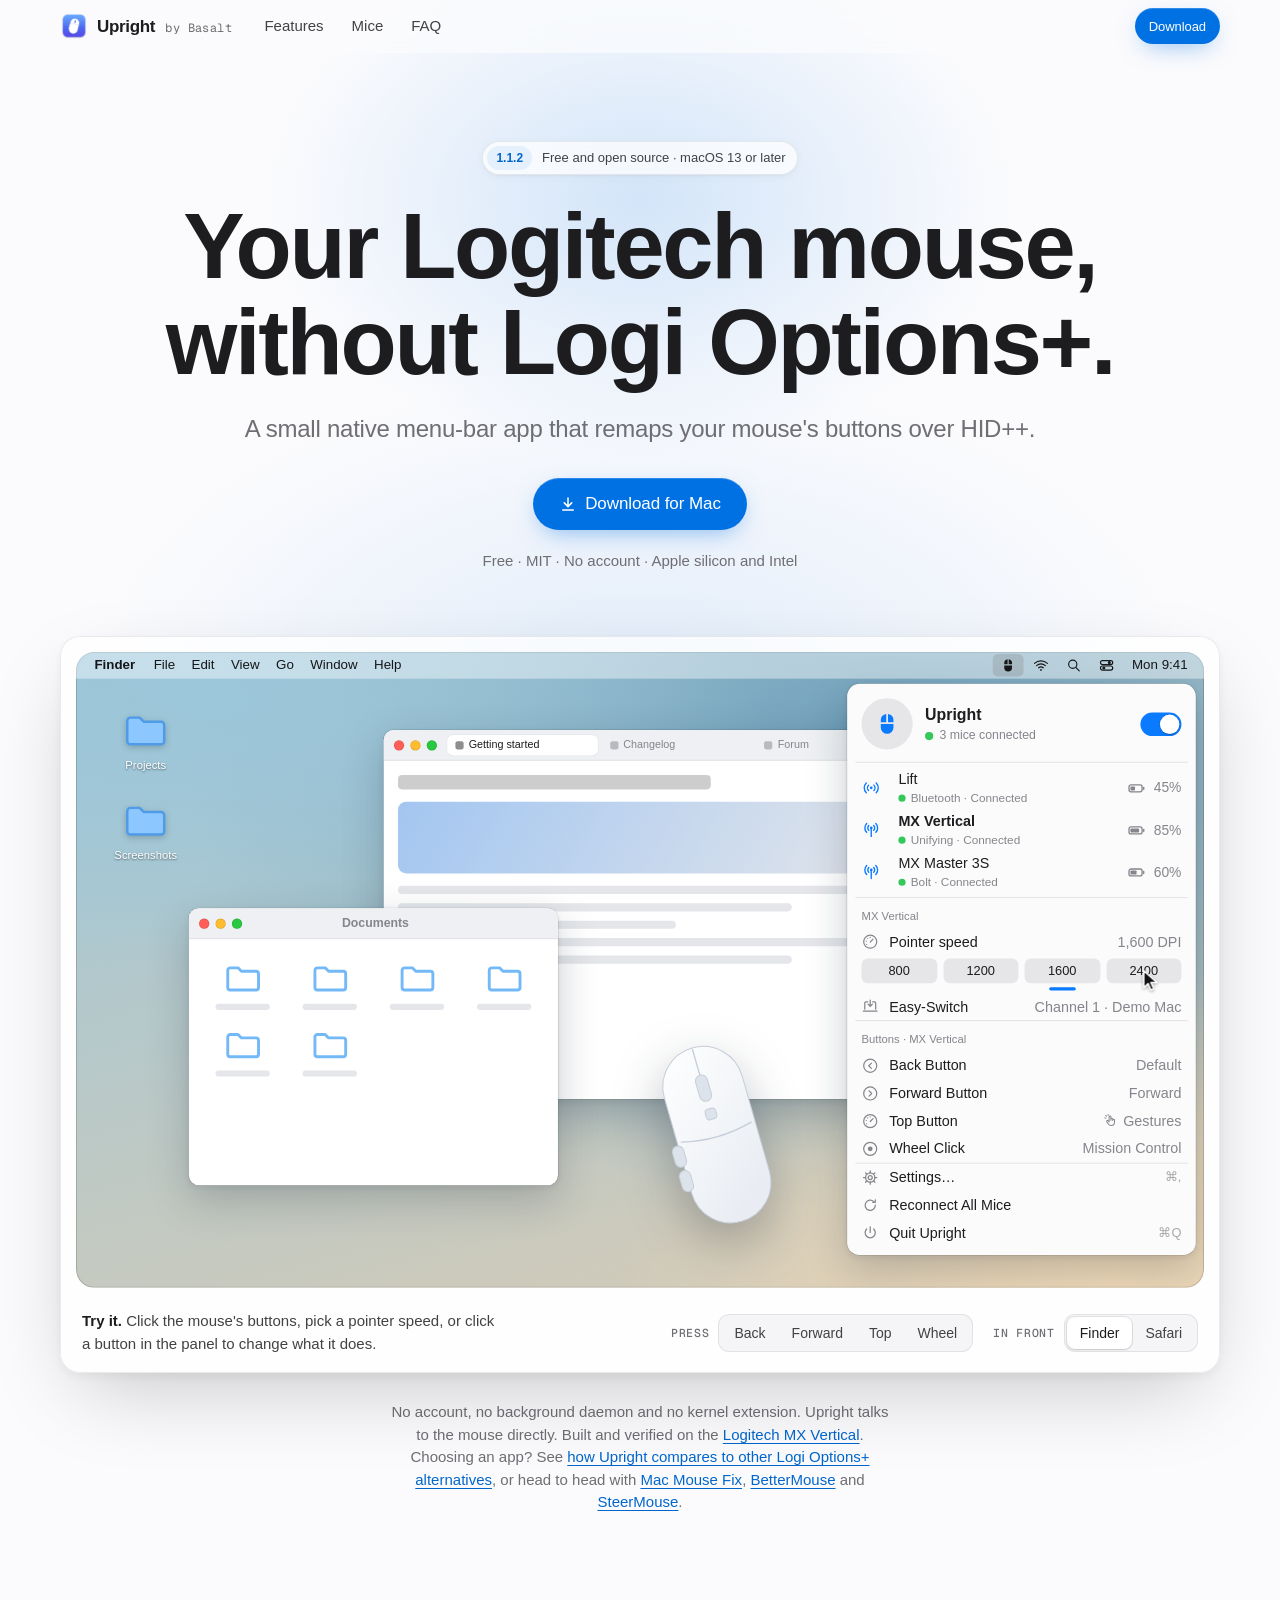
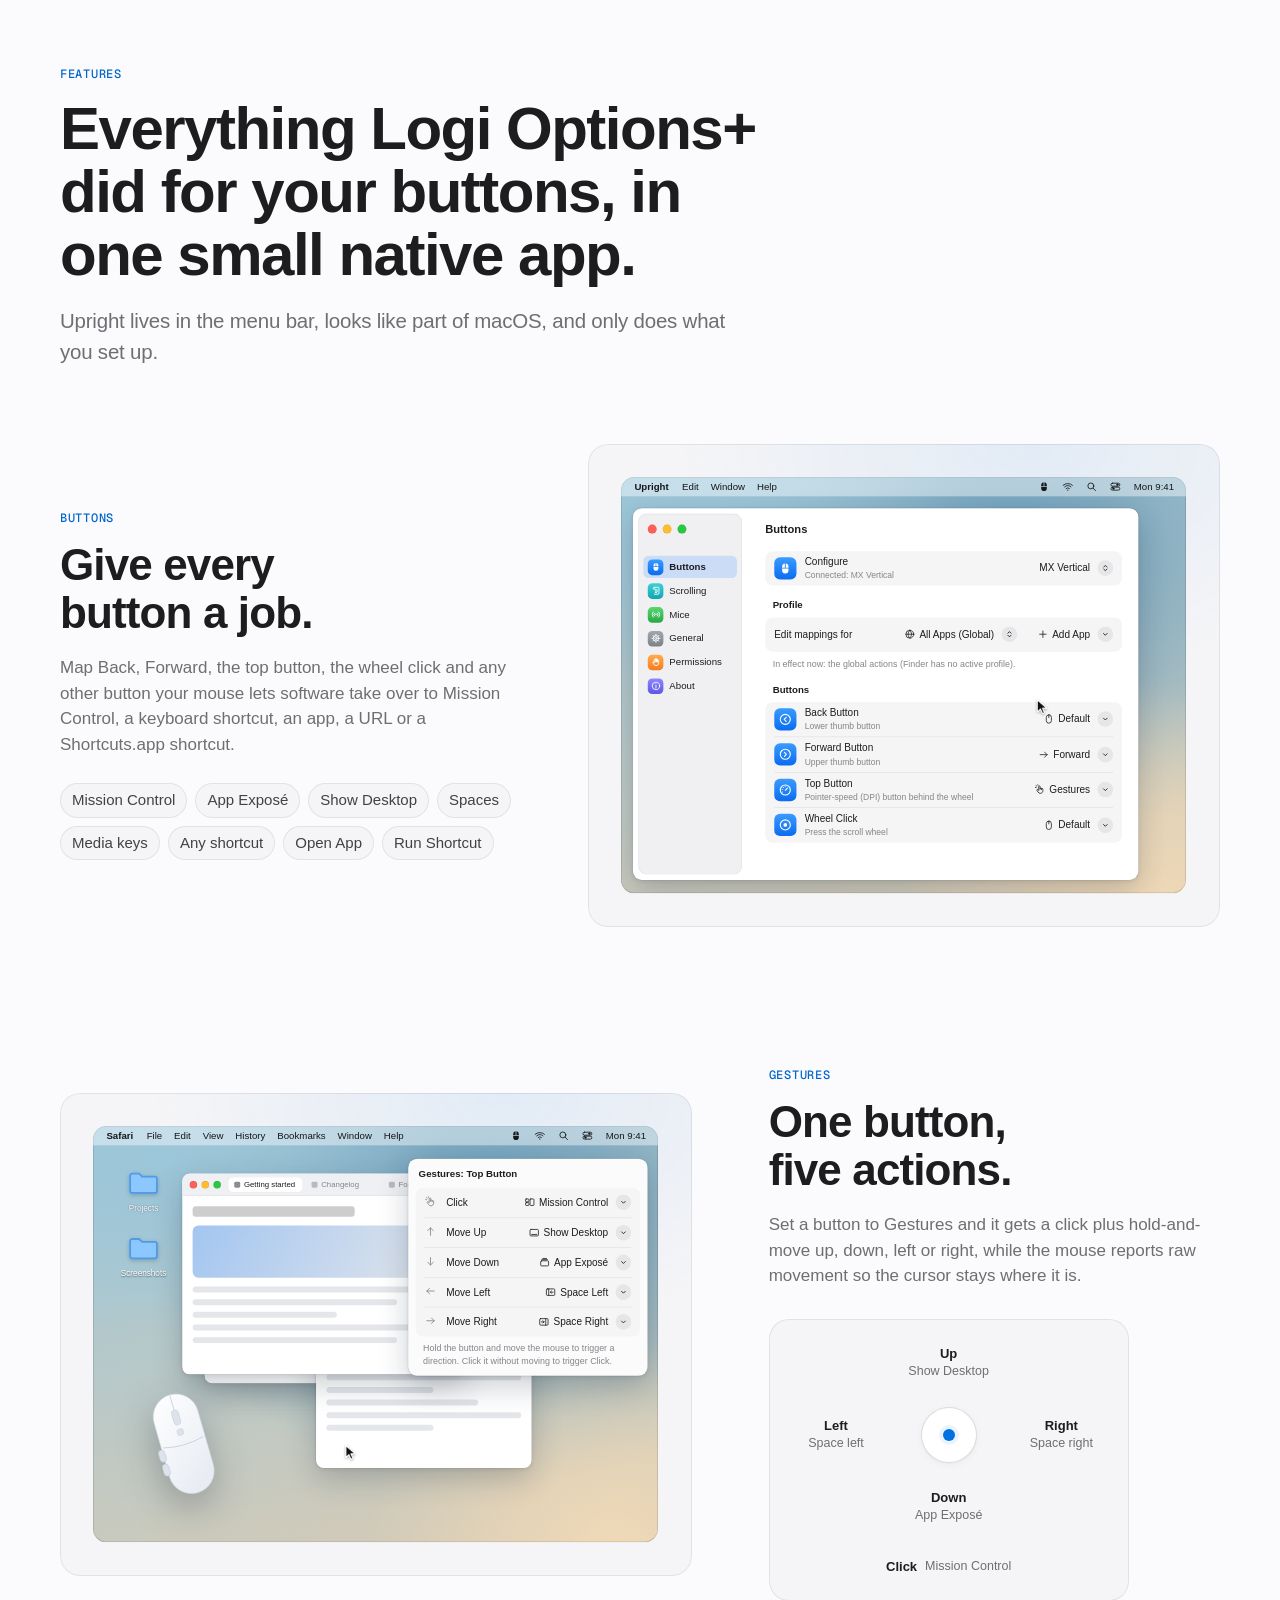
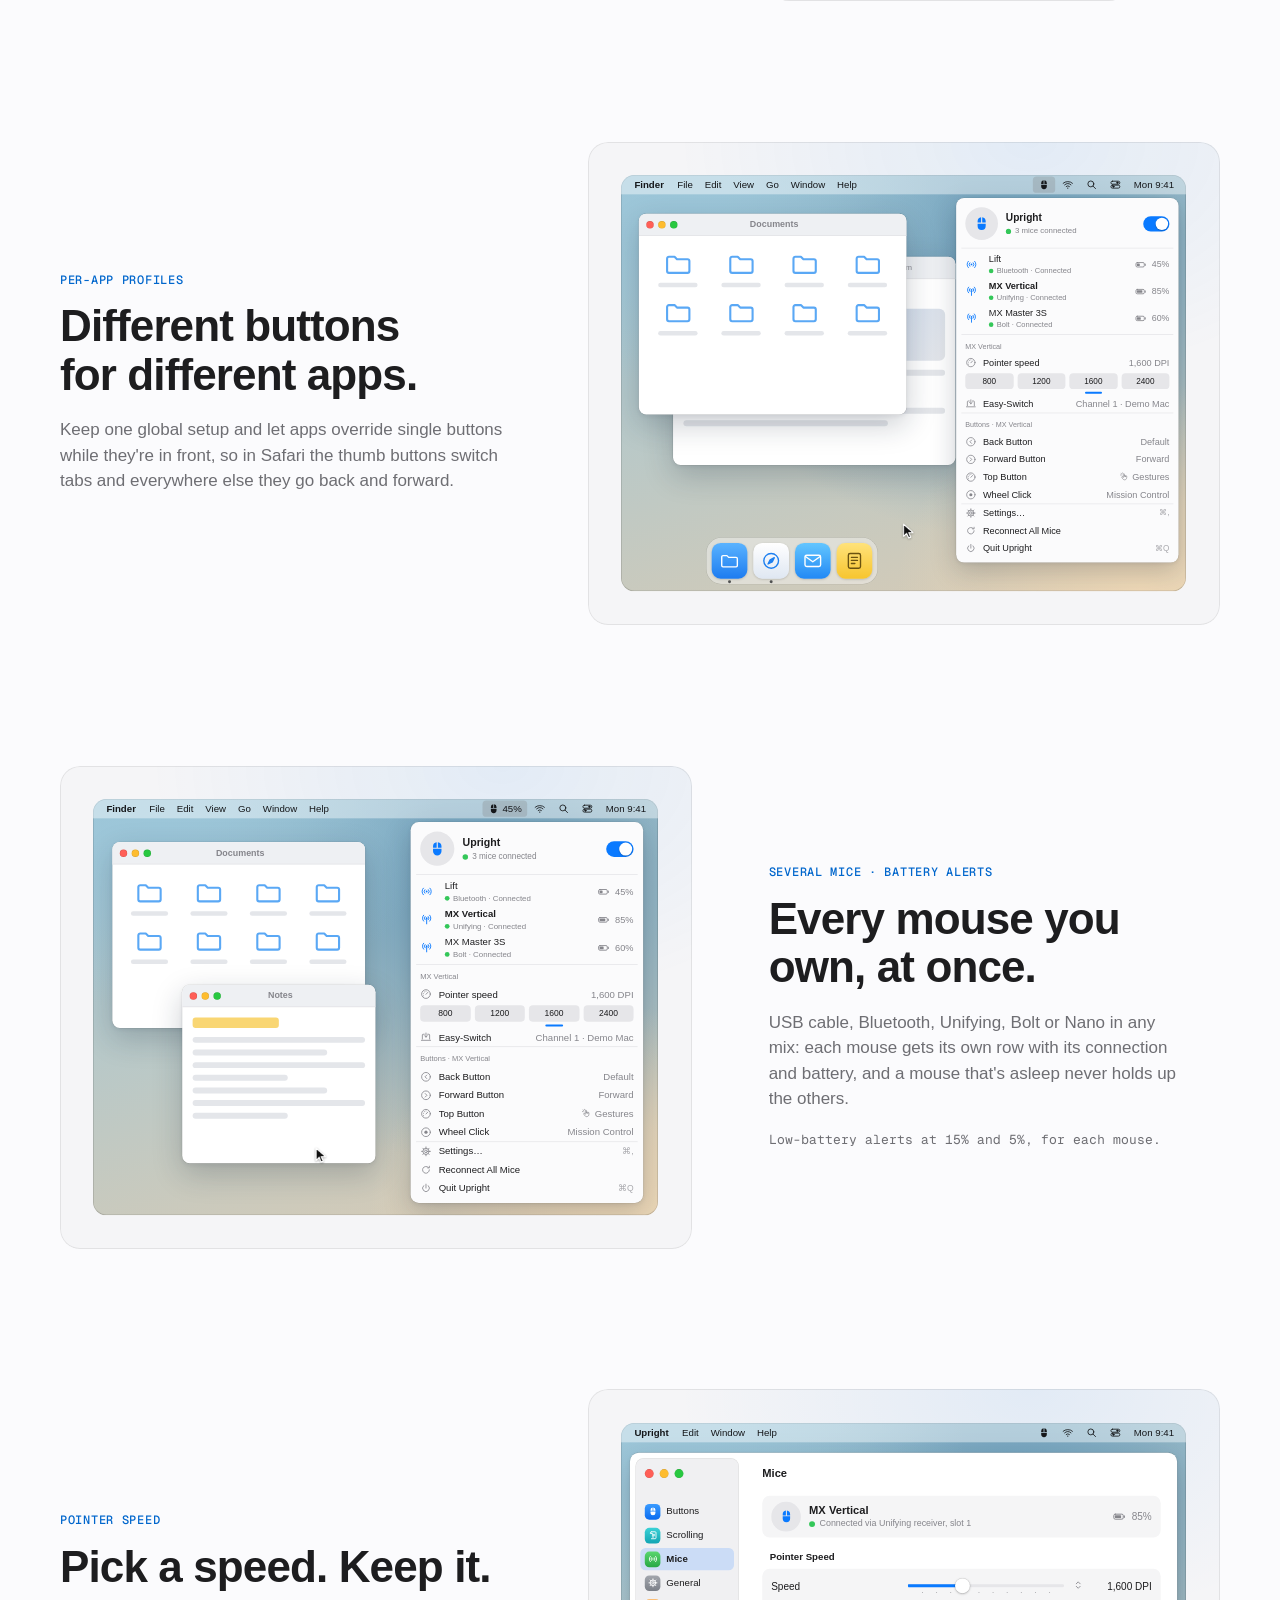
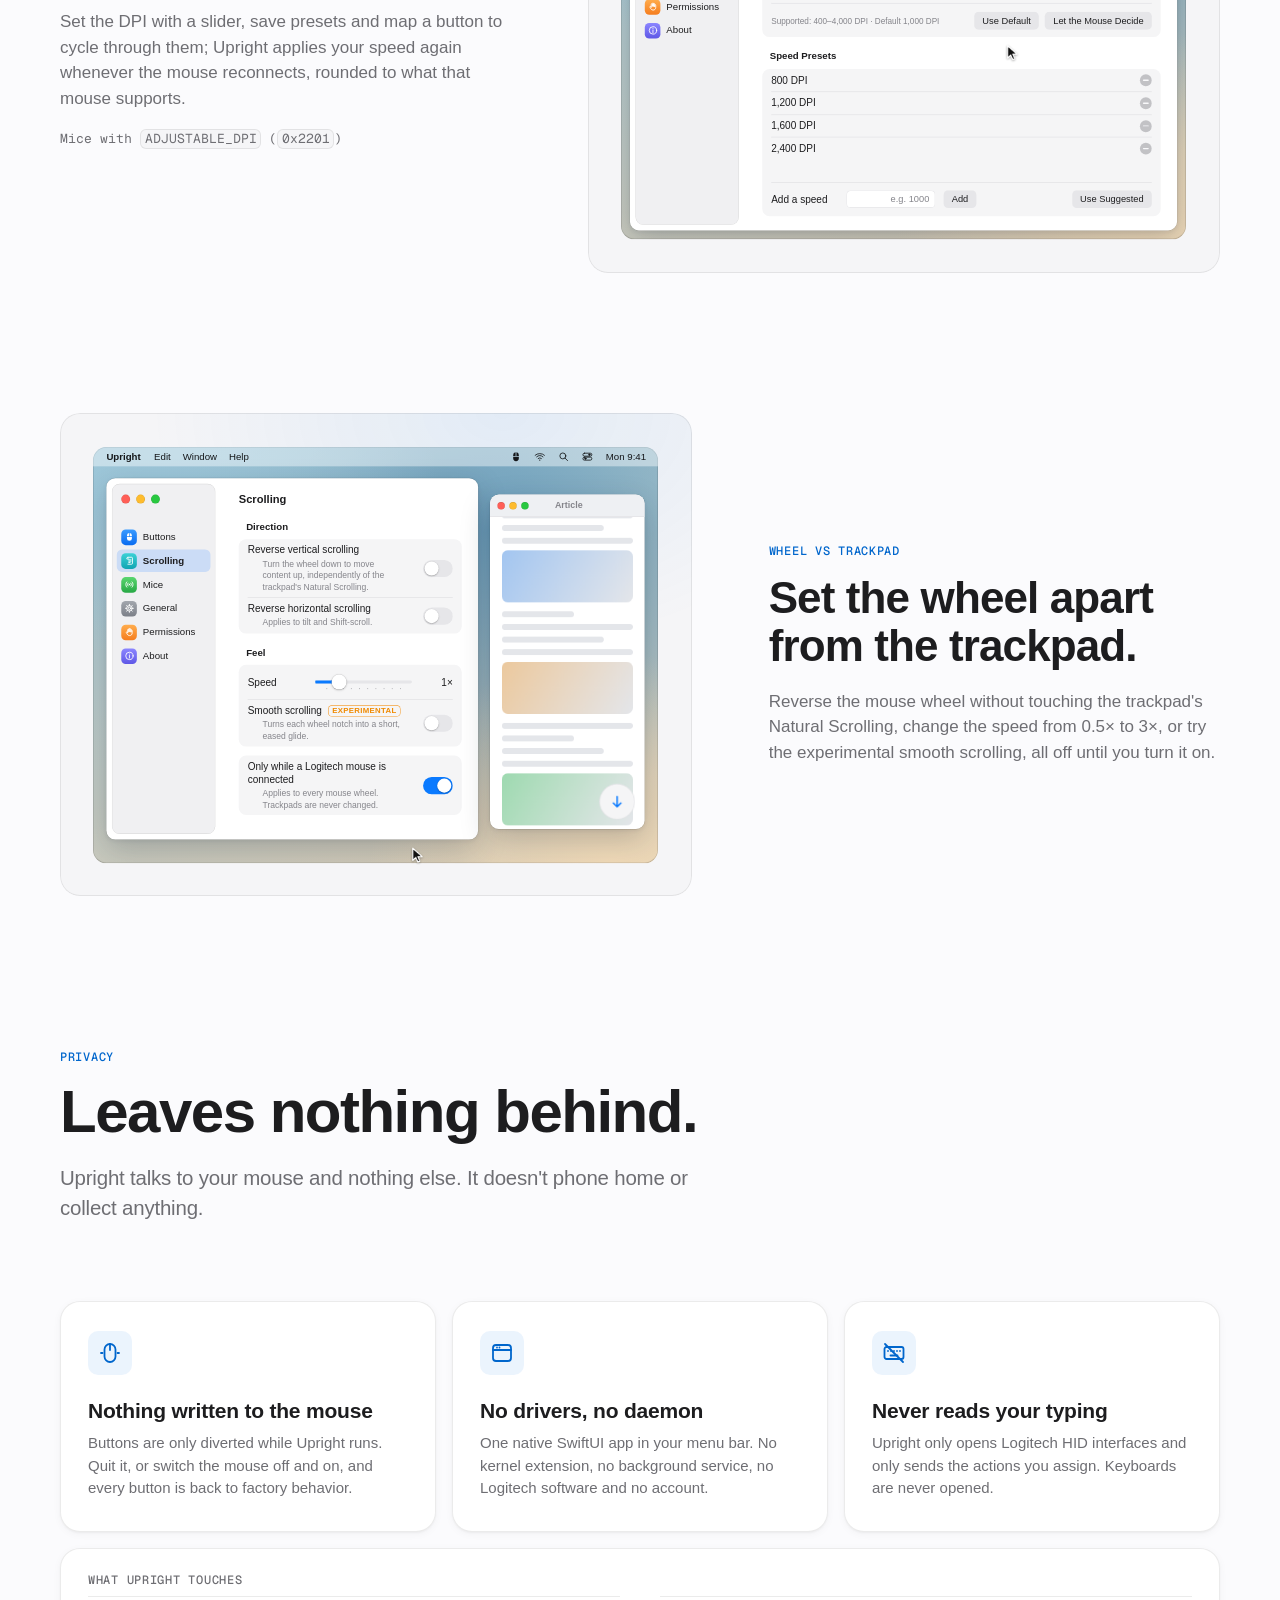
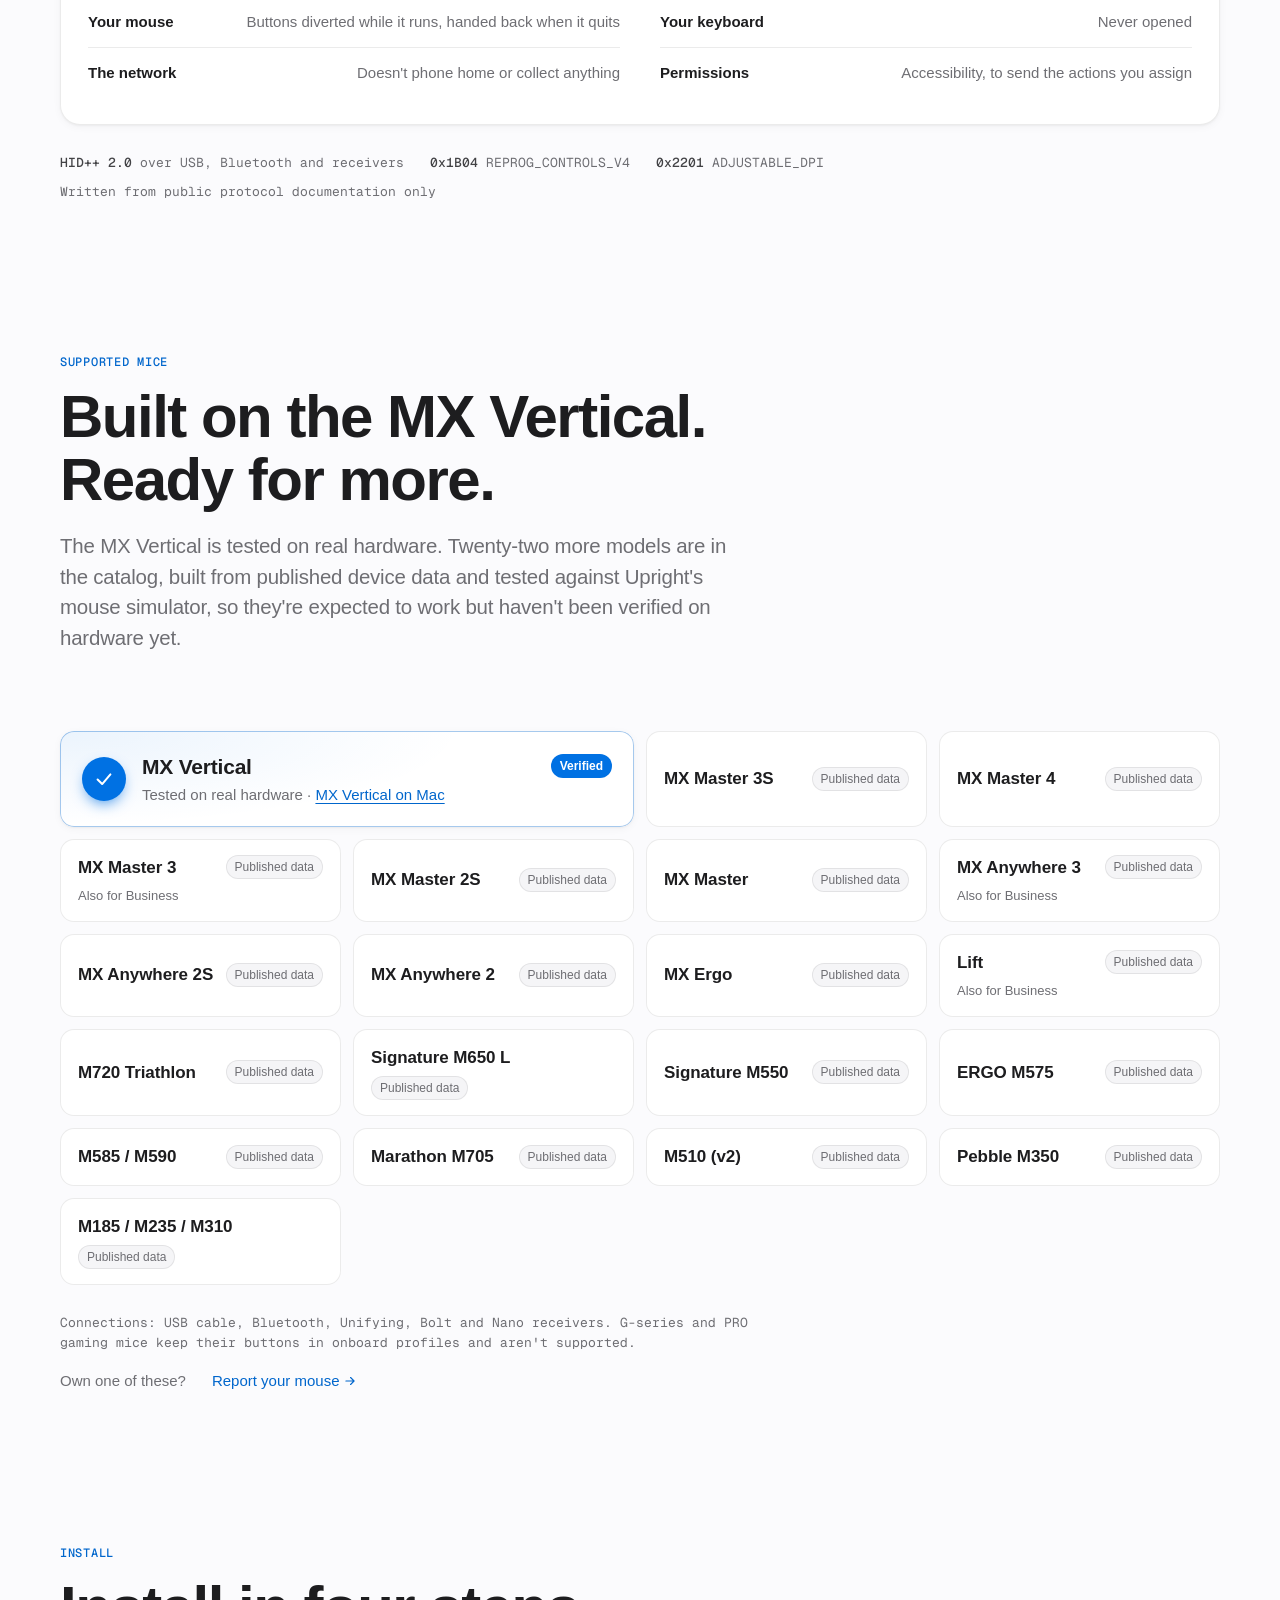
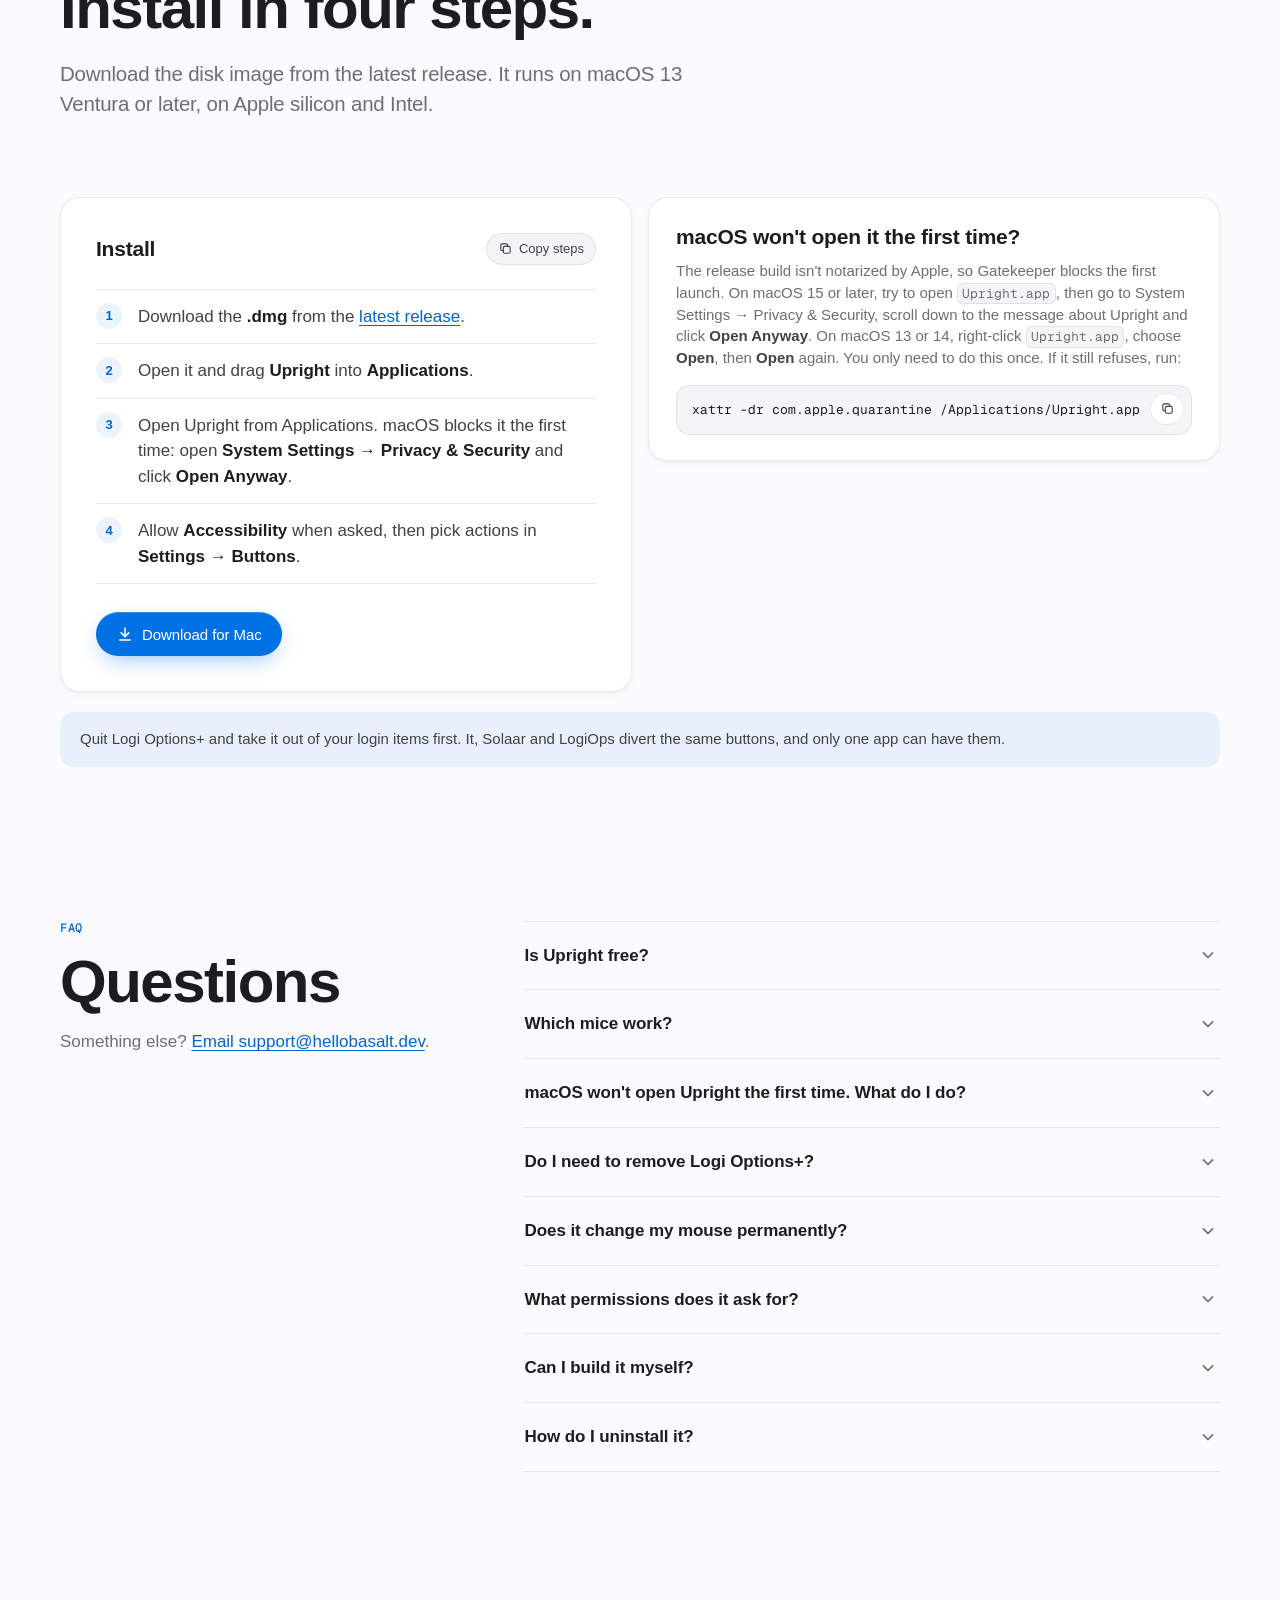
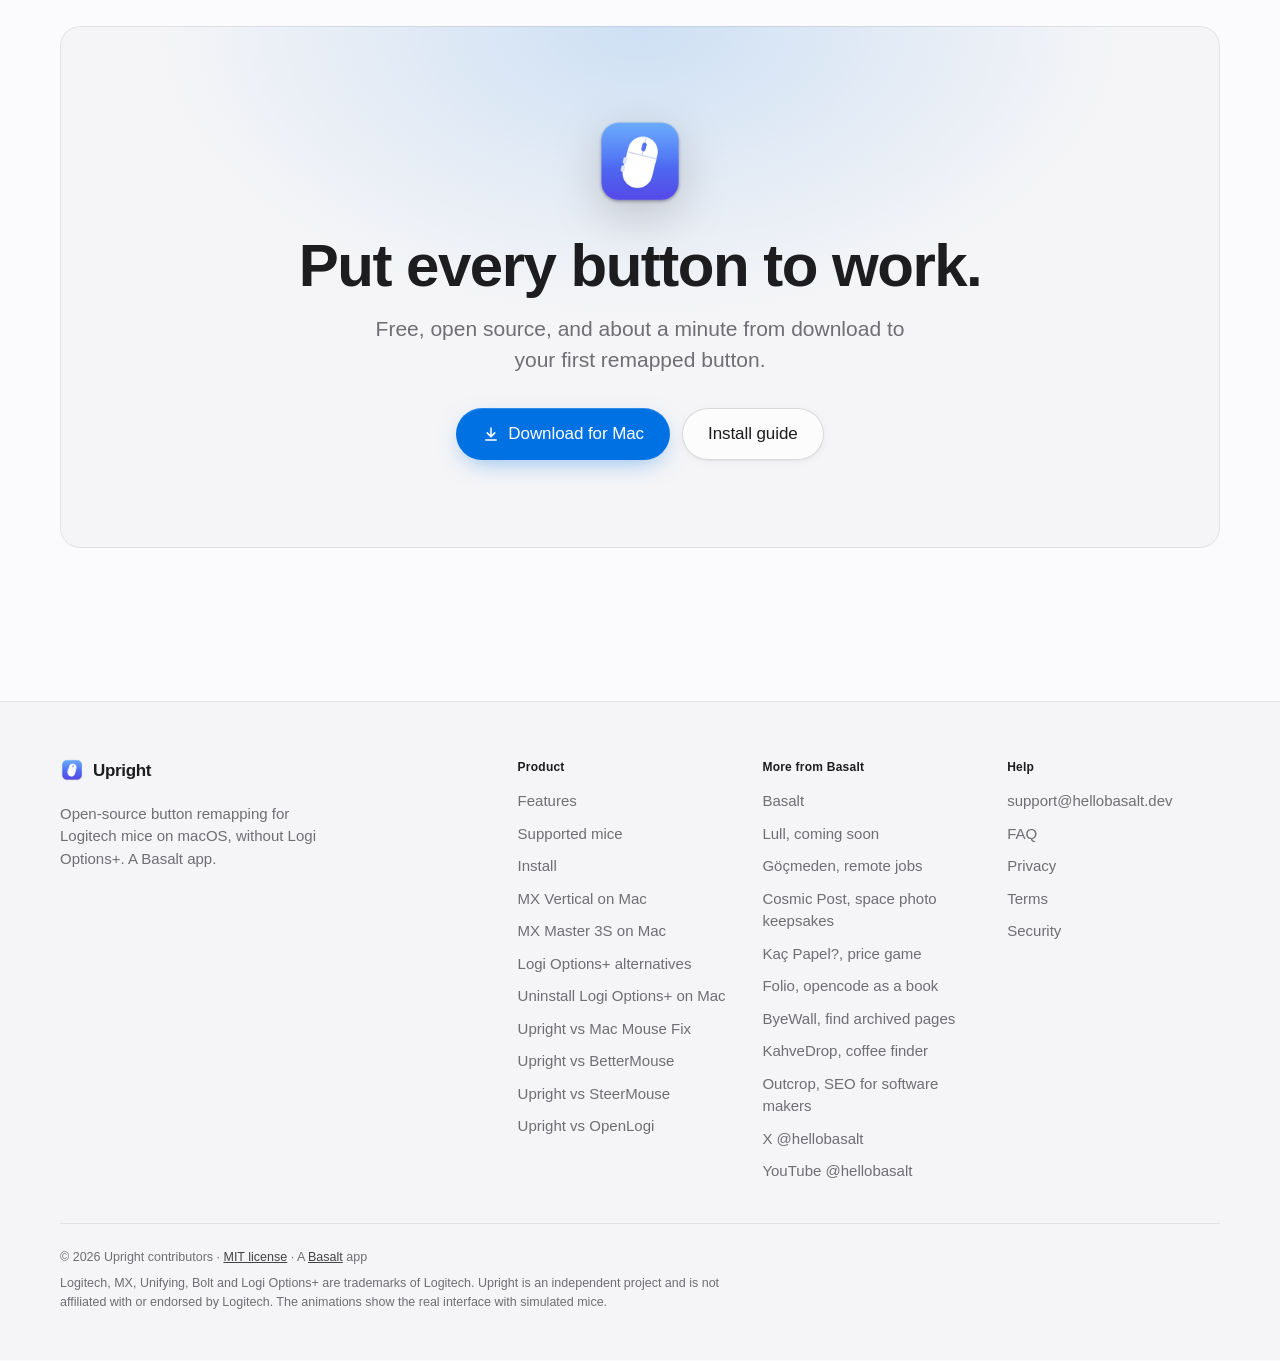
==== commit 92c603af: "Site: remove GitHub profile links, serve the download from this site - Download buttons and links po" ====
--- a/site/index.html
+++ b/site/index.html
@@ -15,7 +15,7 @@
 <meta property="og:url" content="https://upright.hellobasalt.dev/">
 <meta property="og:title" content="Upright: your Logitech mouse, without Logi Options+">
 <meta property="og:description" content="A free, open-source macOS menu-bar app that remaps Logitech mouse buttons over HID++. No account, no daemon, nothing written to the mouse.">
-<meta property="og:image" content="https://upright.hellobasalt.dev/assets/og-image.png">
+<meta property="og:image" content="https://upright.hellobasalt.dev/assets/og-image.png?v=2">
 <meta property="og:image:type" content="image/png">
 <meta property="og:image:width" content="1200">
 <meta property="og:image:height" content="630">
@@ -23,16 +23,16 @@
 <meta name="twitter:card" content="summary_large_image">
 <meta name="twitter:title" content="Upright: your Logitech mouse, without Logi Options+">
 <meta name="twitter:description" content="A free, open-source macOS menu-bar app that remaps Logitech mouse buttons over HID++. No account, no daemon, nothing written to the mouse.">
-<meta name="twitter:image" content="https://upright.hellobasalt.dev/assets/og-image.png">
+<meta name="twitter:image" content="https://upright.hellobasalt.dev/assets/og-image.png?v=2">
 <meta name="twitter:image:alt" content="Upright: your Logitech mouse, without Logi Options+. The menu-bar panel lists three mice with their battery levels.">
 
 <link rel="icon" type="image/png" href="assets/favicon.png">
 <link rel="apple-touch-icon" href="assets/icon-256.png">
 <link rel="stylesheet" href="assets/site.css?v=9">
 <script>document.documentElement.classList.add('js');</script>
-<script type="application/ld+json">{"@context": "https://schema.org", "@type": "SoftwareApplication", "name": "Upright", "description": "A free, open-source macOS menu-bar app that remaps the buttons on Logitech mice over HID++, without Logi Options+.", "applicationCategory": "UtilitiesApplication", "operatingSystem": "macOS 13 or later", "softwareVersion": "1.1.2", "url": "https://upright.hellobasalt.dev/", "downloadUrl": "https://github.com/dpdev69/upright/releases/latest", "installUrl": "https://github.com/dpdev69/upright/releases/latest", "image": "https://upright.hellobasalt.dev/assets/og-image.png", "screenshot": "https://upright.hellobasalt.dev/assets/og-image.png", "license": "https://opensource.org/licenses/MIT", "isAccessibleForFree": true, "offers": {"@type": "Offer", "price": "0", "priceCurrency": "USD"}, "author": {"@type": "Organization", "name": "Upright contributors", "url": "https://github.com/dpdev69/upright"}, "publisher": {"@type": "Organization", "@id": "https://hellobasalt.dev/#org", "name": "Basalt Studio", "alternateName": "Basalt", "url": "https://hellobasalt.dev/", "sameAs": ["https://x.com/hellobasalt", "https://www.youtube.com/@hellobasalt"]}, "sameAs": ["https://github.com/dpdev69/upright"]}</script>
+<script type="application/ld+json">{"@context": "https://schema.org", "@type": "SoftwareApplication", "name": "Upright", "description": "A free, open-source macOS menu-bar app that remaps the buttons on Logitech mice over HID++, without Logi Options+.", "applicationCategory": "UtilitiesApplication", "operatingSystem": "macOS 13 or later", "softwareVersion": "1.1.2", "url": "https://upright.hellobasalt.dev/", "downloadUrl": "https://upright.hellobasalt.dev/download", "installUrl": "https://upright.hellobasalt.dev/download", "image": "https://upright.hellobasalt.dev/assets/og-image.png?v=2", "screenshot": "https://upright.hellobasalt.dev/assets/og-image.png?v=2", "license": "https://opensource.org/licenses/MIT", "isAccessibleForFree": true, "offers": {"@type": "Offer", "price": "0", "priceCurrency": "USD"}, "author": {"@type": "Organization", "name": "Upright contributors"}, "publisher": {"@type": "Organization", "@id": "https://hellobasalt.dev/#org", "name": "Basalt Studio", "alternateName": "Basalt", "url": "https://hellobasalt.dev/", "sameAs": ["https://x.com/hellobasalt", "https://www.youtube.com/@hellobasalt"]}}</script>
 <script type="application/ld+json">{"@context": "https://schema.org", "@type": "WebSite", "name": "Upright", "url": "https://upright.hellobasalt.dev/"}</script>
-<script type="application/ld+json">{"@context": "https://schema.org", "@type": "FAQPage", "mainEntity": [{"@type": "Question", "name": "Is Upright free?", "acceptedAnswer": {"@type": "Answer", "text": "Yes. It's open source under the MIT license, with no account and no subscription."}}, {"@type": "Question", "name": "Which mice work?", "acceptedAnswer": {"@type": "Answer", "text": "The MX Vertical is verified on real hardware. Other Logitech mice that speak HID++ 2.0 and have programmable buttons are expected to work, including the MX Master, MX Anywhere, MX Ergo and Lift families, but they haven't been verified on hardware yet. Upright decides by what a mouse answers, not by its name, so mice outside the catalog can work too."}}, {"@type": "Question", "name": "macOS won't open Upright the first time. What do I do?", "acceptedAnswer": {"@type": "Answer", "text": "A build that isn't notarized is blocked by Gatekeeper on first launch. On macOS 15 or later, try to open Upright.app, then go to System Settings, Privacy & Security, scroll down to the message about Upright and click Open Anyway. On macOS 13 or 14, right-click Upright.app, choose Open, then Open again. You only need to do this once."}}, {"@type": "Question", "name": "Do I need to remove Logi Options+?", "acceptedAnswer": {"@type": "Answer", "text": "Quit it and take it out of your login items while you use Upright. Logi Options+, Solaar and LogiOps divert the same buttons, and only one app can have them. If you would rather remove it completely, see our guide to uninstalling Logi Options+ on a Mac."}}, {"@type": "Question", "name": "Does it change my mouse permanently?", "acceptedAnswer": {"@type": "Answer", "text": "No. Nothing is written to the mouse's memory. Quit Upright and your buttons go back to normal straight away."}}, {"@type": "Question", "name": "What permissions does it ask for?", "acceptedAnswer": {"@type": "Answer", "text": "Accessibility, to send the shortcuts, clicks and media keys your buttons are mapped to. Input Monitoring only if macOS hides a mouse over Bluetooth. Mission Control actions, opening apps and pointer speed work without either."}}, {"@type": "Question", "name": "Can I build it myself?", "acceptedAnswer": {"@type": "Answer", "text": "Yes. Open Upright.xcodeproj in Xcode 15.3 or later and press ⌘R. You don't need an Apple Developer account."}}, {"@type": "Question", "name": "How do I uninstall it?", "acceptedAnswer": {"@type": "Answer", "text": "Turn off Open at login in Settings → General if you turned it on, quit Upright and delete Upright.app. Nothing was written to the mouse, so there's nothing to undo there. The install guide also shows how to remove its settings."}}]}</script>
+<script type="application/ld+json">{"@context": "https://schema.org", "@type": "FAQPage", "mainEntity": [{"@type": "Question", "name": "Is Upright free?", "acceptedAnswer": {"@type": "Answer", "text": "Yes. It's open source under the MIT license, with no account and no subscription."}}, {"@type": "Question", "name": "Which mice work?", "acceptedAnswer": {"@type": "Answer", "text": "The MX Vertical is verified on real hardware. Other Logitech mice that speak HID++ 2.0 and have programmable buttons are expected to work, including the MX Master, MX Anywhere, MX Ergo and Lift families, but they haven't been verified on hardware yet. Upright decides by what a mouse answers, not by its name, so mice outside the catalog can work too."}}, {"@type": "Question", "name": "macOS won't open Upright the first time. What do I do?", "acceptedAnswer": {"@type": "Answer", "text": "A build that isn't notarized is blocked by Gatekeeper on first launch. On macOS 15 or later, try to open Upright.app, then go to System Settings, Privacy & Security, scroll down to the message about Upright and click Open Anyway. On macOS 13 or 14, right-click Upright.app, choose Open, then Open again. You only need to do this once."}}, {"@type": "Question", "name": "Do I need to remove Logi Options+?", "acceptedAnswer": {"@type": "Answer", "text": "Quit it and take it out of your login items while you use Upright. Logi Options+, Solaar and LogiOps divert the same buttons, and only one app can have them. If you would rather remove it completely, see our guide to uninstalling Logi Options+ on a Mac."}}, {"@type": "Question", "name": "Does it change my mouse permanently?", "acceptedAnswer": {"@type": "Answer", "text": "No. Nothing is written to the mouse's memory. Quit Upright and your buttons go back to normal straight away."}}, {"@type": "Question", "name": "What permissions does it ask for?", "acceptedAnswer": {"@type": "Answer", "text": "Accessibility, to send the shortcuts, clicks and media keys your buttons are mapped to. Input Monitoring only if macOS hides a mouse over Bluetooth. Mission Control actions, opening apps and pointer speed work without either."}}, {"@type": "Question", "name": "Can I build it myself?", "acceptedAnswer": {"@type": "Answer", "text": "Yes. Open Upright.xcodeproj in Xcode 15.3 or later and press ⌘R. You don't need an Apple Developer account."}}, {"@type": "Question", "name": "How do I uninstall it?", "acceptedAnswer": {"@type": "Answer", "text": "Turn off Open at login in Settings → General if you turned it on, quit Upright and delete Upright.app. Nothing was written to the mouse, so there's nothing to undo there. To also remove its settings and permissions, run defaults delete io.github.upright.Upright, tccutil reset Accessibility io.github.upright.Upright and tccutil reset ListenEvent io.github.upright.Upright in Terminal."}}]}</script>
 </head>
 <body>
 <a class="skip" href="#main">Skip to content</a>
@@ -44,7 +44,6 @@
       <stop offset="1" class="g1"></stop>
     </linearGradient>
     <symbol id="i-download" viewBox="0 0 24 24"><path d="M12 4v11M7 10.5l5 5 5-5M5 20h14" fill="none" stroke="currentColor" stroke-width="2" stroke-linecap="round" stroke-linejoin="round"/></symbol>
-    <symbol id="i-github" viewBox="0 0 24 24"><path fill="currentColor" d="M12 2C6.48 2 2 6.58 2 12.23c0 4.52 2.87 8.35 6.84 9.7.5.1.68-.22.68-.49l-.01-1.7c-2.78.62-3.37-1.37-3.37-1.37-.46-1.18-1.11-1.5-1.11-1.5-.91-.64.07-.62.07-.62 1 .07 1.53 1.06 1.53 1.06.9 1.57 2.35 1.12 2.92.85.09-.67.35-1.12.64-1.38-2.22-.26-4.56-1.14-4.56-5.07 0-1.12.39-2.04 1.03-2.76-.1-.26-.45-1.3.1-2.71 0 0 .84-.28 2.75 1.05a9.4 9.4 0 0 1 5 0c1.91-1.33 2.75-1.05 2.75-1.05.55 1.41.2 2.45.1 2.71.64.72 1.03 1.64 1.03 2.76 0 3.94-2.34 4.81-4.57 5.06.36.32.68.94.68 1.9l-.01 2.81c0 .27.18.6.69.49A10.14 10.14 0 0 0 22 12.23C22 6.58 17.52 2 12 2Z"/></symbol>
     <symbol id="i-copy" viewBox="0 0 24 24"><g fill="none" stroke="currentColor" stroke-width="1.8" stroke-linecap="round" stroke-linejoin="round"><rect x="8.5" y="8.5" width="11" height="11" rx="2.5"/><path d="M15.5 8.5V6.5A2 2 0 0 0 13.5 4.5h-7a2 2 0 0 0-2 2v7a2 2 0 0 0 2 2h2"/></g></symbol>
     <symbol id="i-check" viewBox="0 0 24 24"><path d="M5 12.5 10 17.5 19 7" fill="none" stroke="currentColor" stroke-width="2.2" stroke-linecap="round" stroke-linejoin="round"/></symbol>
     <symbol id="i-chevron" viewBox="0 0 24 24"><path d="m6.5 9.5 5.5 5.5 5.5-5.5" fill="none" stroke="currentColor" stroke-width="2" stroke-linecap="round" stroke-linejoin="round"/></symbol>
@@ -67,8 +66,7 @@
       <a href="#faq">FAQ</a>
     </nav>
     <div class="nav-end">
-      <a class="nav-gh" href="https://github.com/dpdev69/upright" aria-label="GitHub"><svg aria-hidden="true"><use href="#i-github"/></svg><span>GitHub</span></a>
-      <a class="btn btn-primary btn-sm" href="https://github.com/dpdev69/upright/releases/latest">Download</a>
+      <a class="btn btn-primary btn-sm" href="download">Download</a>
     </div>
   </div>
 </header>
@@ -77,21 +75,16 @@
   <section class="hero" id="top">
     <div class="wrap">
       <div class="hero-copy">
-        <a class="pill" href="https://github.com/dpdev69/upright/blob/main/CHANGELOG.md">
+        <div class="pill">
           <span class="pill-tag">1.1.2</span>
           <span>Free and open source · macOS 13 or later</span>
-          <svg aria-hidden="true"><use href="#i-arrow"/></svg>
-        </a>
+        </div>
         <h1>Your Logitech mouse,<br class="br-wide"> without Logi Options+.</h1>
         <p class="lede">A small native menu‑bar app that remaps your mouse's buttons over HID++.</p>
         <div class="actions">
-          <a class="btn btn-primary btn-lg" href="https://github.com/dpdev69/upright/releases/latest">
+          <a class="btn btn-primary btn-lg" href="download">
             <svg aria-hidden="true"><use href="#i-download"/></svg>
             Download for Mac
-          </a>
-          <a class="btn btn-secondary btn-lg" href="https://github.com/dpdev69/upright">
-            <svg aria-hidden="true"><use href="#i-github"/></svg>
-            View on GitHub
           </a>
         </div>
         <p class="trust-line">Free · MIT · No account · Apple silicon and Intel</p>
@@ -301,8 +294,7 @@
         <p class="fineprint">Connections: USB cable, Bluetooth, Unifying, Bolt and Nano receivers. G-series and PRO gaming mice keep their buttons in onboard profiles and aren't supported.</p>
         <div class="links-row">
           <span>Own one of these?</span>
-          <a href="https://github.com/dpdev69/upright/issues/new?template=new_mouse.md">Report your mouse <svg aria-hidden="true"><use href="#i-arrow"/></svg></a>
-          <a href="https://github.com/dpdev69/upright/blob/main/docs/DEVICES.md">Full device list <svg aria-hidden="true"><use href="#i-arrow"/></svg></a>
+          <a href="mailto:support@hellobasalt.dev?subject=Upright%3A%20my%20mouse">Report your mouse <svg aria-hidden="true"><use href="#i-arrow"/></svg></a>
         </div>
       </div>
     </div>
@@ -313,7 +305,7 @@
       <header class="section-head">
         <p class="eyebrow">Install</p>
         <h2 id="install-title">Install in four steps.</h2>
-        <p>Download the disk image from the latest GitHub release. It runs on macOS 13 Ventura or later, on Apple silicon and Intel.</p>
+        <p>Download the disk image from the latest release. It runs on macOS 13 Ventura or later, on Apple silicon and Intel.</p>
       </header>
       <div class="install-grid">
         <div class="card install-card">
@@ -324,12 +316,12 @@
             </button>
           </div>
           <ol class="steps" id="install-steps">
-            <li><span>Download the <b>.dmg</b> from the <a href="https://github.com/dpdev69/upright/releases/latest">latest release</a>.</span></li>
+            <li><span>Download the <b>.dmg</b> from the <a href="download">latest release</a>.</span></li>
             <li><span>Open it and drag <b>Upright</b> into <b>Applications</b>.</span></li>
             <li><span>Open Upright from Applications. macOS blocks it the first time: open <b>System Settings → Privacy &amp; Security</b> and click <b>Open Anyway</b>.</span></li>
             <li><span>Allow <b>Accessibility</b> when asked, then pick actions in <b>Settings → Buttons</b>.</span></li>
           </ol>
-          <a class="btn btn-primary" href="https://github.com/dpdev69/upright/releases/latest">
+          <a class="btn btn-primary" href="download">
             <svg aria-hidden="true"><use href="#i-download"/></svg>
             Download for Mac
           </a>
@@ -346,19 +338,6 @@
               </button>
             </div>
           </div>
-          <div class="card note-card">
-            <h3>Prefer to build it yourself?</h3>
-            <p>You need Xcode 15.3 or later, and no Apple Developer account.</p>
-            <div class="code">
-              <pre id="cmd-build"><code>git clone https://github.com/dpdev69/upright.git
-cd upright
-make app
-open build/Build/Products/Release/Upright.app</code></pre>
-              <button type="button" class="copy copy-icon" data-copy="#cmd-build" aria-label="Copy build commands">
-                <svg class="ic-copy" aria-hidden="true"><use href="#i-copy"/></svg><svg class="ic-done" aria-hidden="true"><use href="#i-check"/></svg>
-              </button>
-            </div>
-          </div>
         </div>
       </div>
       <p class="callout">Quit Logi Options+ and take it out of your login items first. It, Solaar and LogiOps divert the same buttons, and only one app can have them.</p>
@@ -370,7 +349,7 @@
       <header class="faq-head">
         <p class="eyebrow">FAQ</p>
         <h2 id="faq-title">Questions</h2>
-        <p>Something else? <a href="https://github.com/dpdev69/upright/issues">Open an issue on GitHub</a>.</p>
+        <p>Something else? <a href="mailto:support@hellobasalt.dev?subject=Upright%20question">Email support@hellobasalt.dev</a>.</p>
       </header>
       <div class="faq-list">
         <details>
@@ -403,7 +382,7 @@
         </details>
         <details>
           <summary>How do I uninstall it?<svg aria-hidden="true"><use href="#i-chevron"/></svg></summary>
-          <div class="faq-a"><p>Turn off Open at login in Settings → General if you turned it on, quit Upright and delete <code>Upright.app</code>. Nothing was written to the mouse, so there's nothing to undo there. The <a href="https://github.com/dpdev69/upright/blob/main/INSTALL.md#uninstall">install guide</a> also shows how to remove its settings.</p></div>
+          <div class="faq-a" id="uninstall"><p>Turn off Open at login in Settings → General if you turned it on, quit Upright and delete <code>Upright.app</code>. Nothing was written to the mouse, so there's nothing to undo there. To also remove its settings and permissions, run <code>defaults delete io.github.upright.Upright</code>, <code>tccutil reset Accessibility io.github.upright.Upright</code> and <code>tccutil reset ListenEvent io.github.upright.Upright</code> in Terminal.</p></div>
         </details>
       </div>
     </div>
@@ -416,11 +395,11 @@
         <h2 id="final-title">Put every button to work.</h2>
         <p>Free, open source, and about a minute from download to your first remapped button.</p>
         <div class="actions">
-          <a class="btn btn-primary btn-lg" href="https://github.com/dpdev69/upright/releases/latest">
+          <a class="btn btn-primary btn-lg" href="download">
             <svg aria-hidden="true"><use href="#i-download"/></svg>
             Download for Mac
           </a>
-          <a class="btn btn-secondary btn-lg" href="https://github.com/dpdev69/upright/blob/main/INSTALL.md">Install guide</a>
+          <a class="btn btn-secondary btn-lg" href="#download">Install guide</a>
         </div>
       </div>
     </div>
@@ -447,7 +426,6 @@
         <a href="upright-vs-bettermouse">Upright vs BetterMouse</a>
         <a href="upright-vs-steermouse">Upright vs SteerMouse</a>
         <a href="upright-vs-openlogi">Upright vs OpenLogi</a>
-        <a href="https://github.com/dpdev69/upright">GitHub</a>
       </nav>
       <nav aria-labelledby="f-basalt">
         <p class="f-title" id="f-basalt">More from Basalt</p>
@@ -456,7 +434,6 @@
         <a href="https://gocmeden.hellobasalt.dev/">Göçmeden, remote jobs</a>
         <a href="https://cosmicpost.lol/">Cosmic Post, space photo keepsakes</a>
         <a href="https://kacpapel.app/">Kaç Papel?, price game</a>
-        <a href="https://github.com/dpdev69/claude-fight-hud">Fight HUD for Claude Code</a>
         <a href="https://folio.hellobasalt.dev/">Folio, opencode as a book</a>
         <a href="https://byewall.hellobasalt.dev/">ByeWall, find archived pages</a>
         <a href="https://kahve.hellobasalt.dev/">KahveDrop, coffee finder</a>
@@ -470,11 +447,11 @@
         <a href="#faq">FAQ</a>
         <a href="privacy">Privacy</a>
         <a href="terms">Terms</a>
-        <a href="https://github.com/dpdev69/upright/blob/main/SECURITY.md">Security</a>
+        <a href="mailto:support@hellobasalt.dev?subject=Upright%20security">Security</a>
       </nav>
     </div>
     <div class="footer-base">
-      <p>© 2026 Upright contributors · <a href="https://github.com/dpdev69/upright/blob/main/LICENSE">MIT license</a> · A <a href="https://hellobasalt.dev/">Basalt</a> app</p>
+      <p>© 2026 Upright contributors · <a href="license">MIT license</a> · A <a href="https://hellobasalt.dev/">Basalt</a> app</p>
       <p>Logitech, MX, Unifying, Bolt and Logi Options+ are trademarks of Logitech. Upright is an independent project and is not affiliated with or endorsed by Logitech. The animations show the real interface with simulated mice.</p>
     </div>
   </div>
